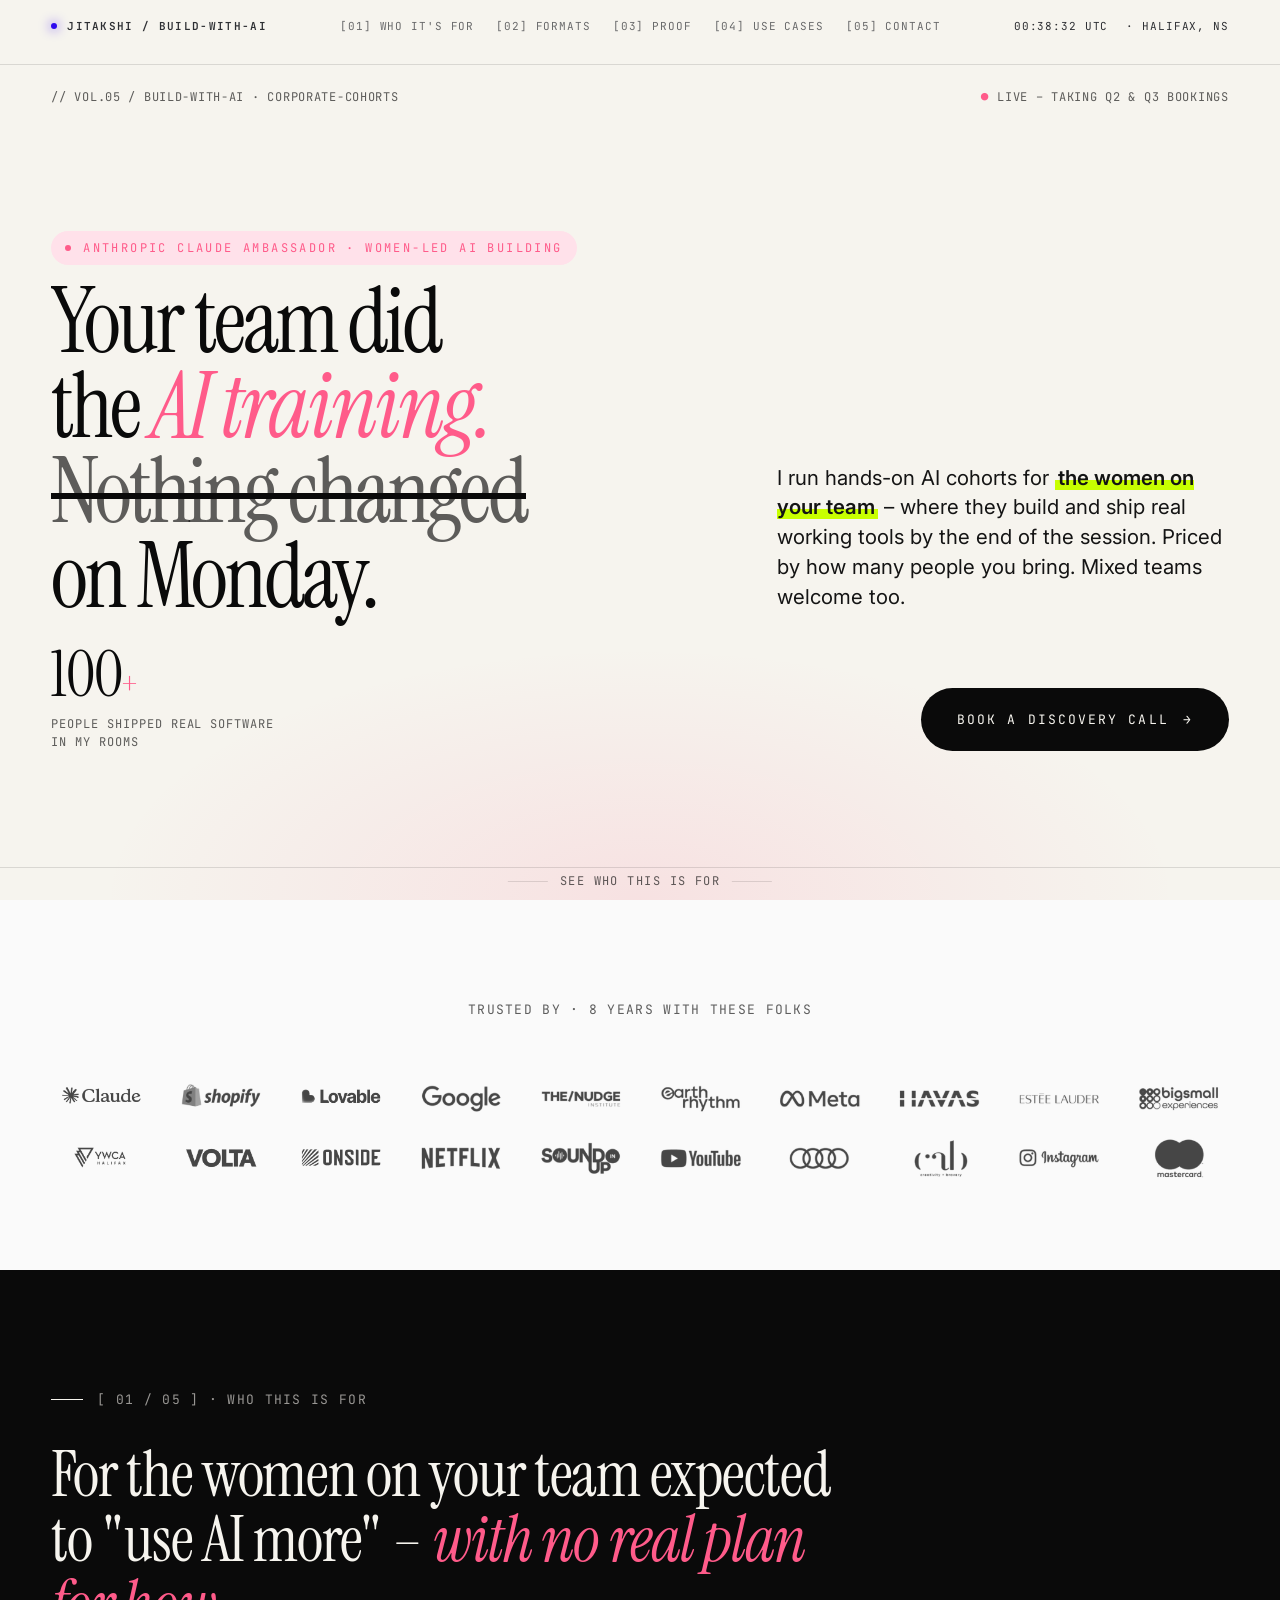
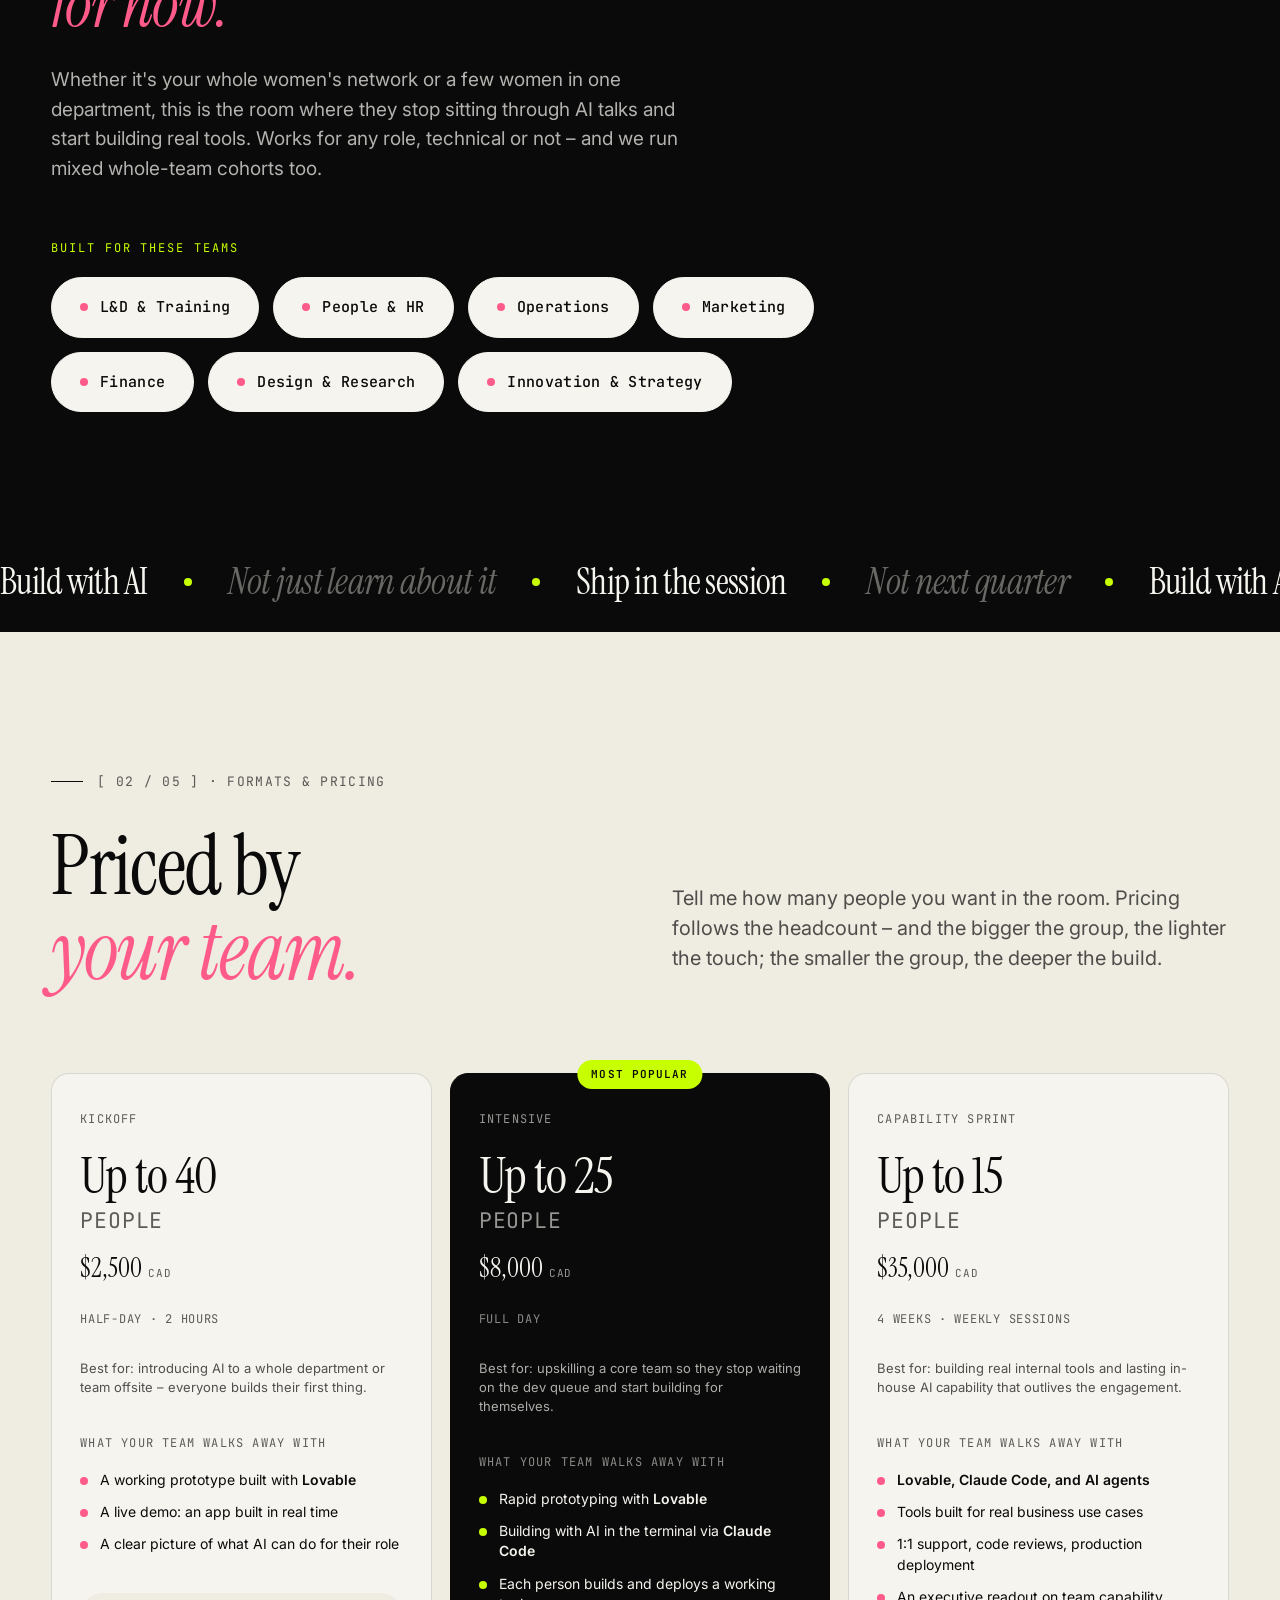
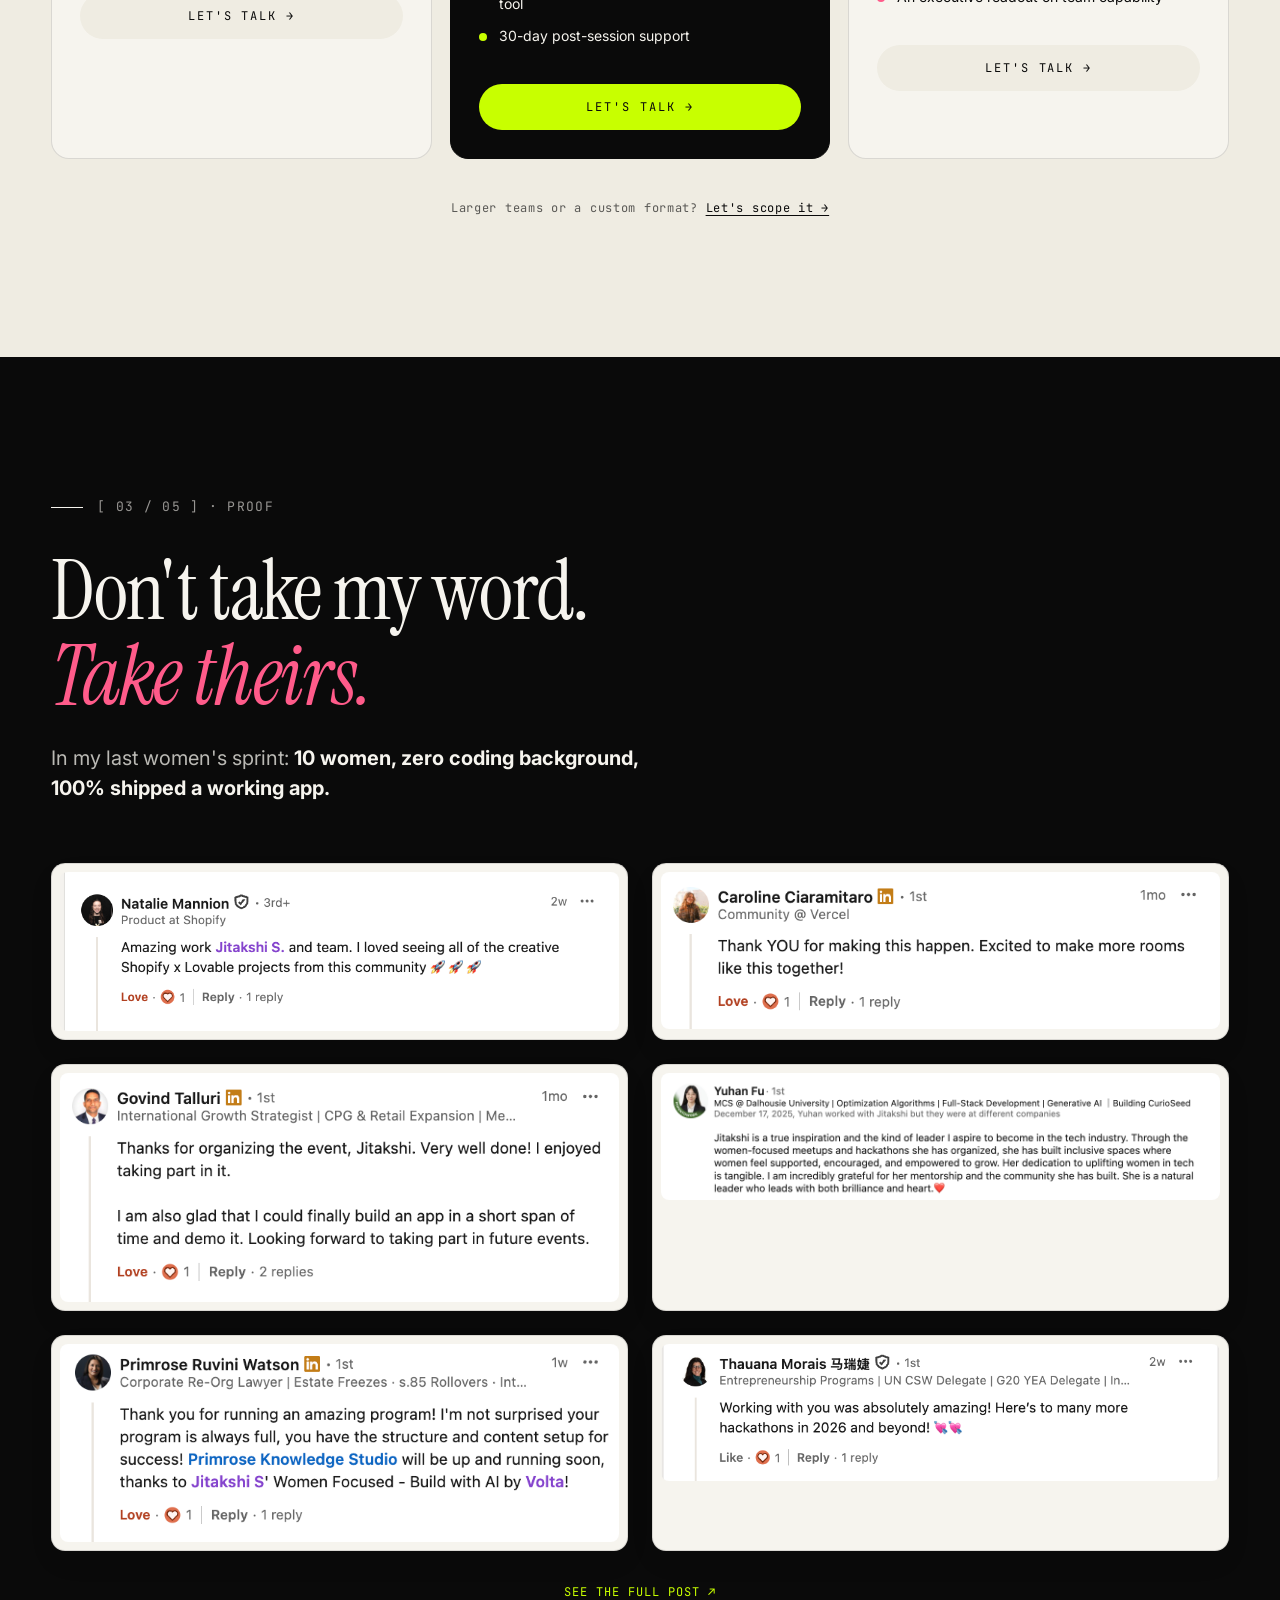
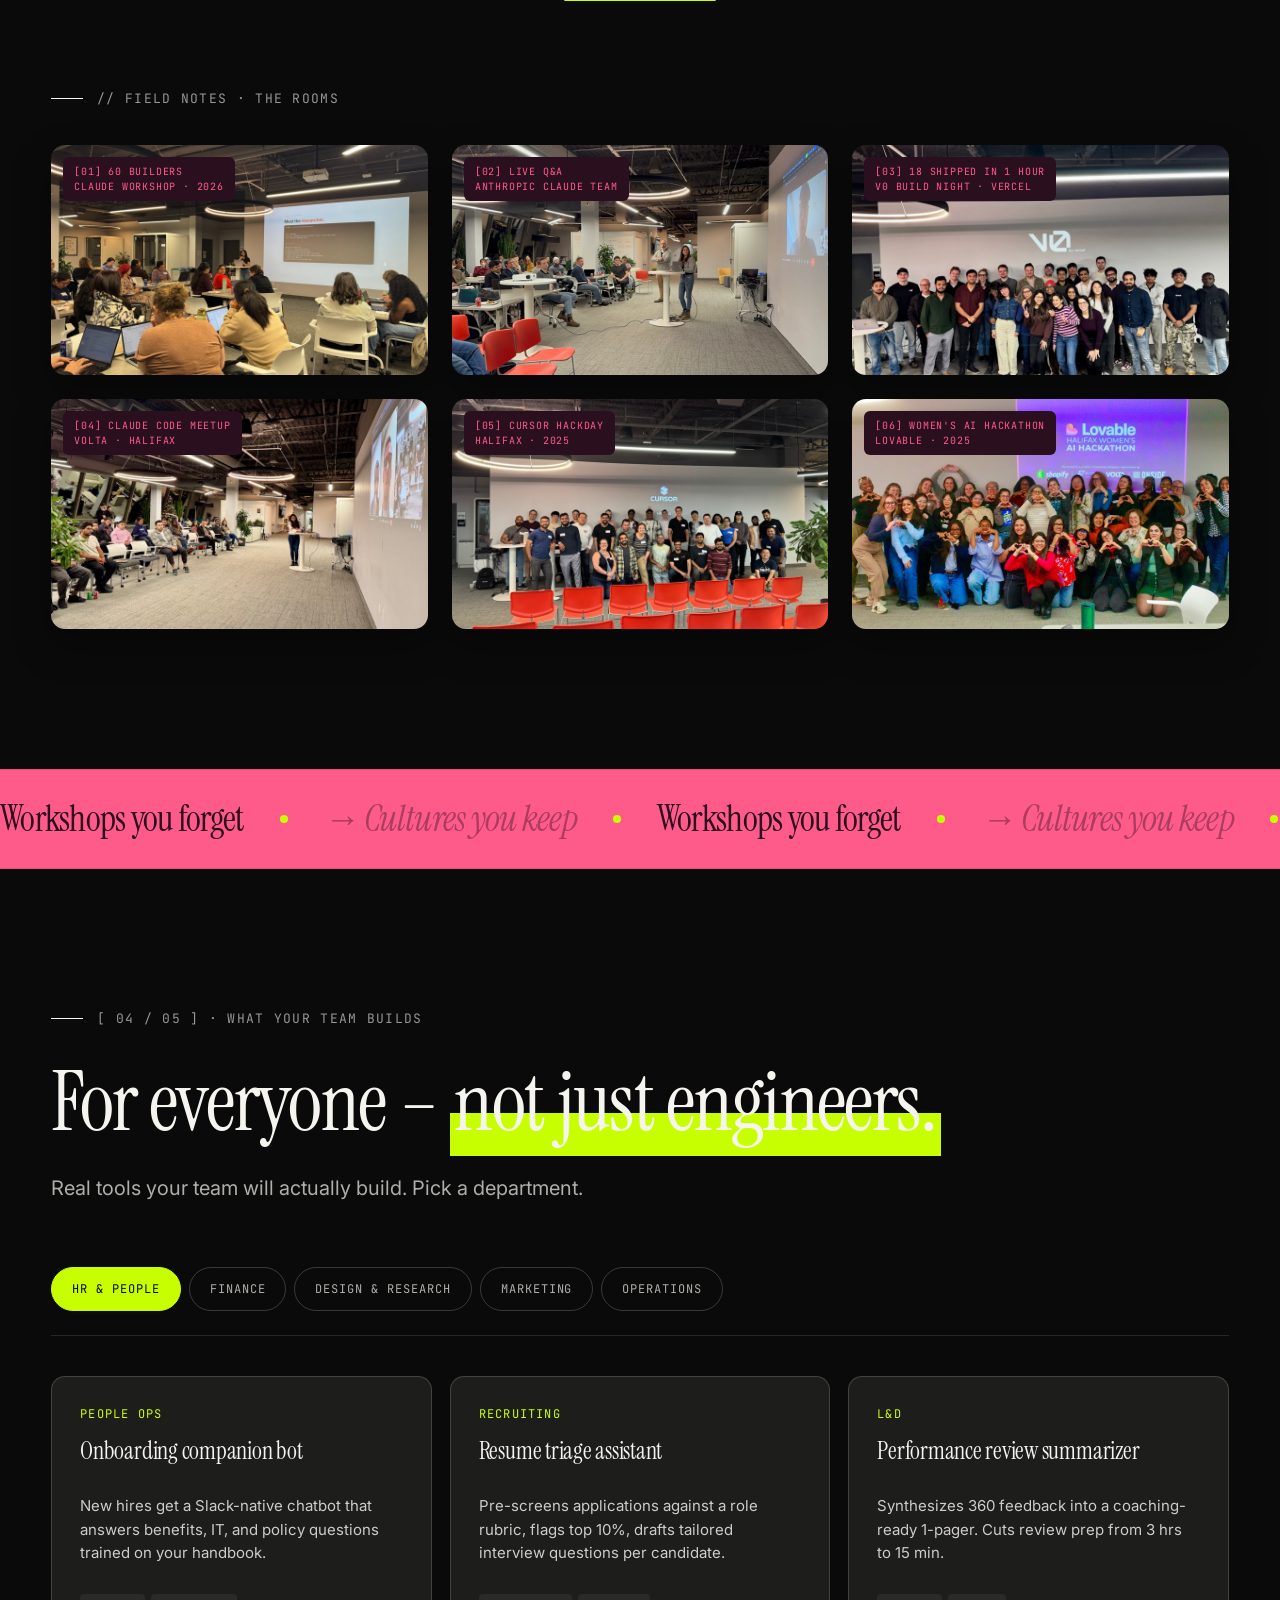
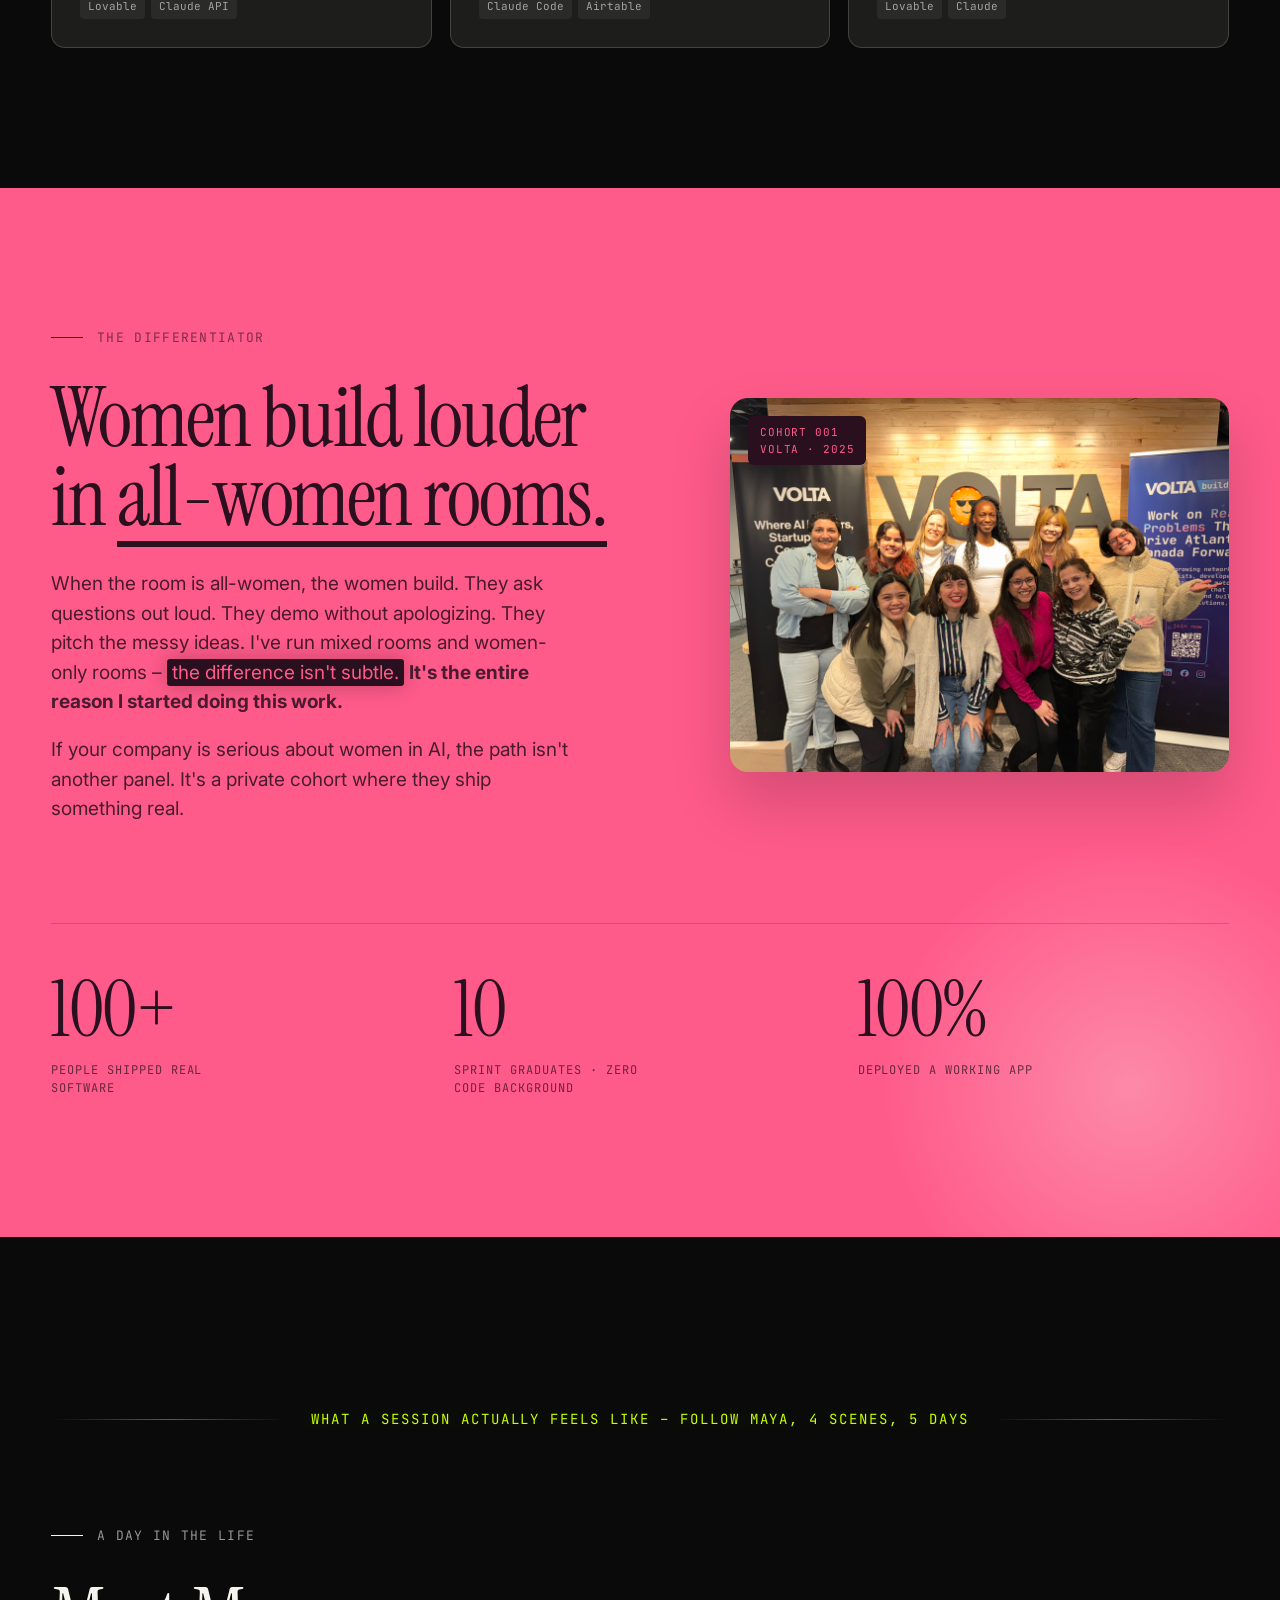
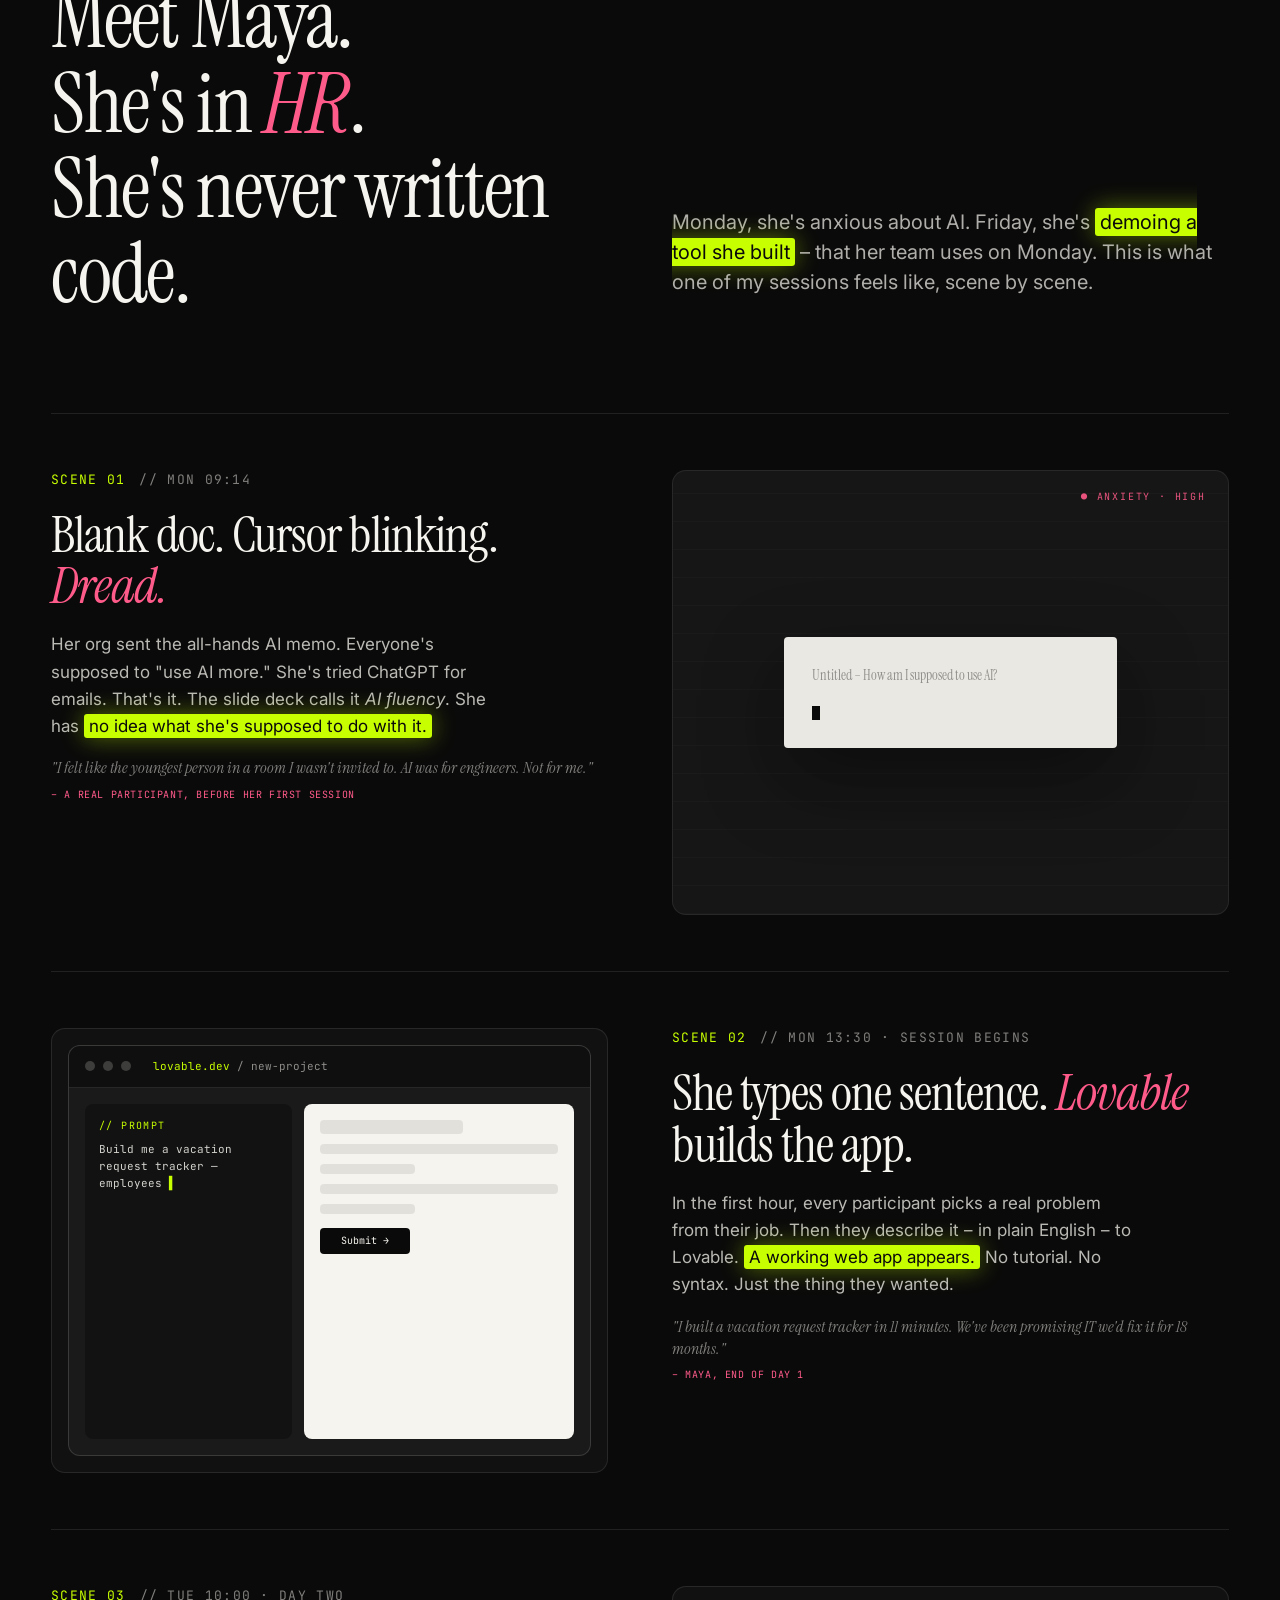
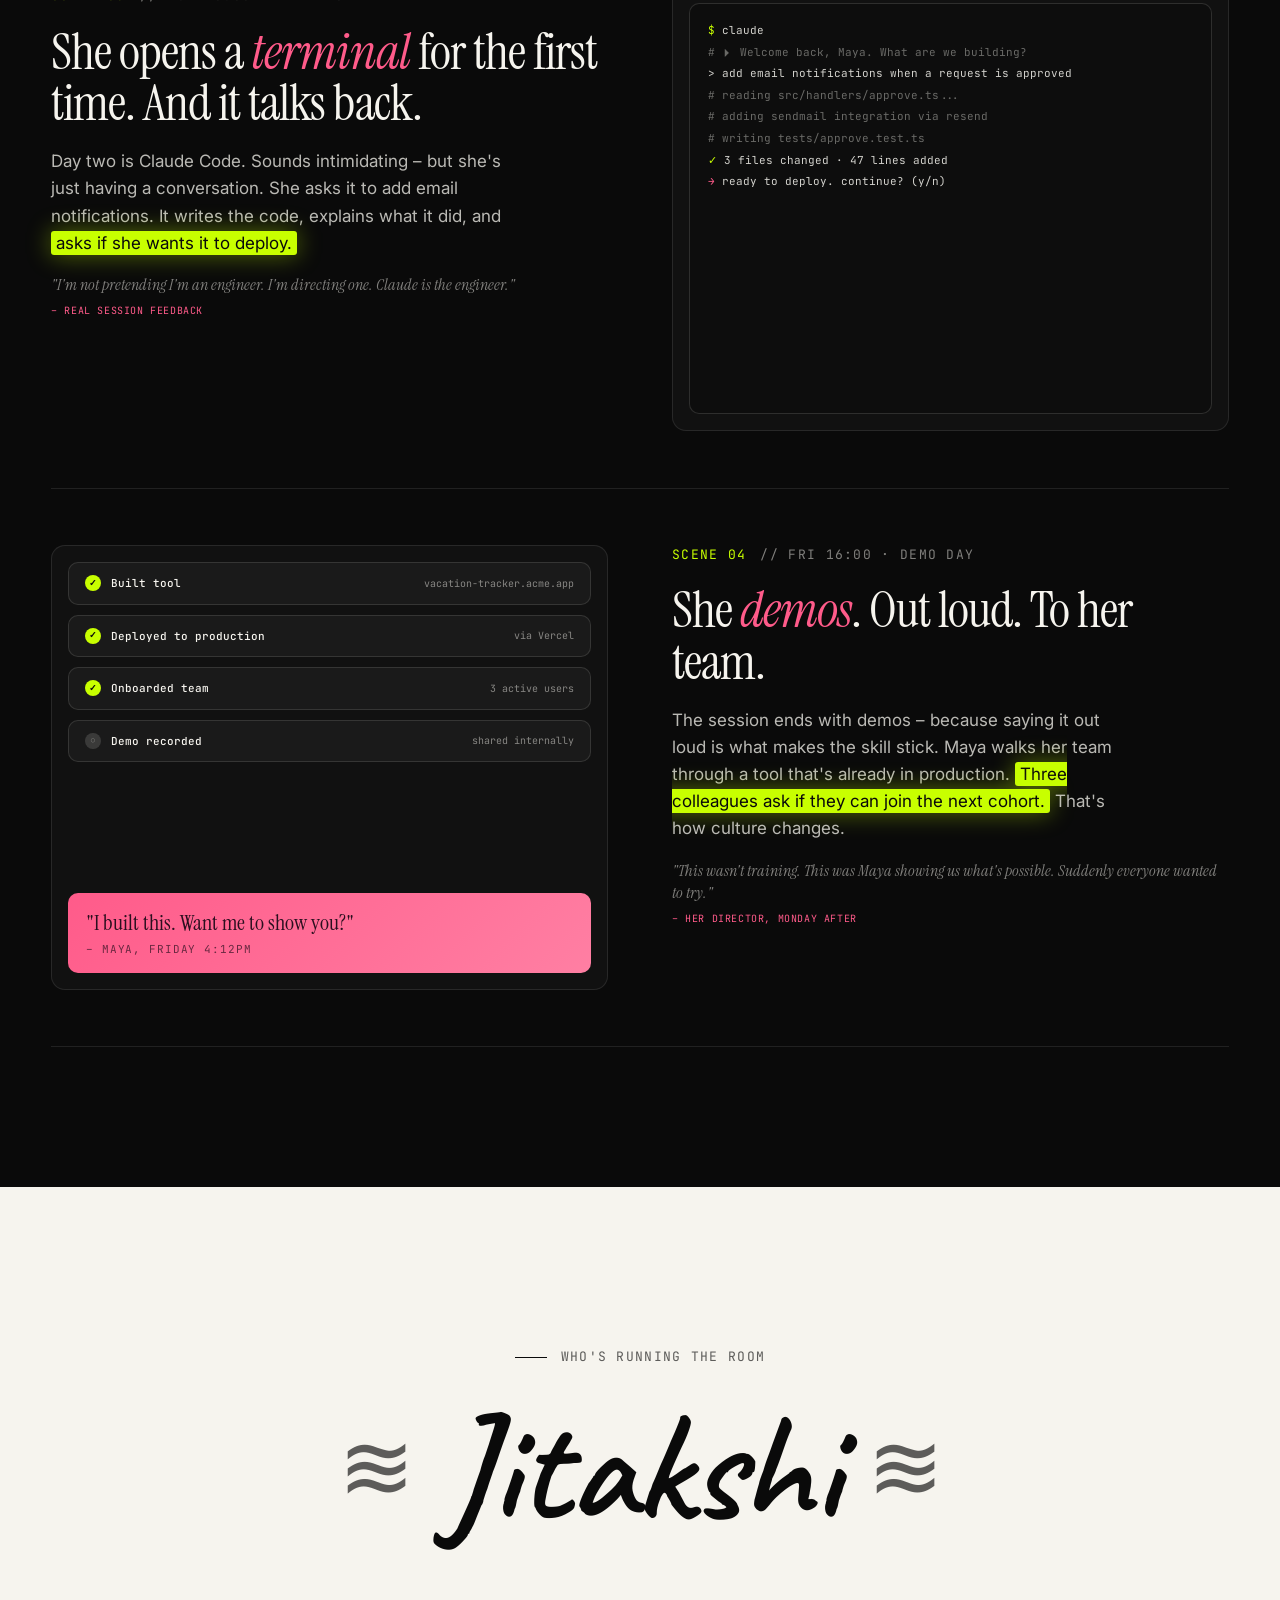
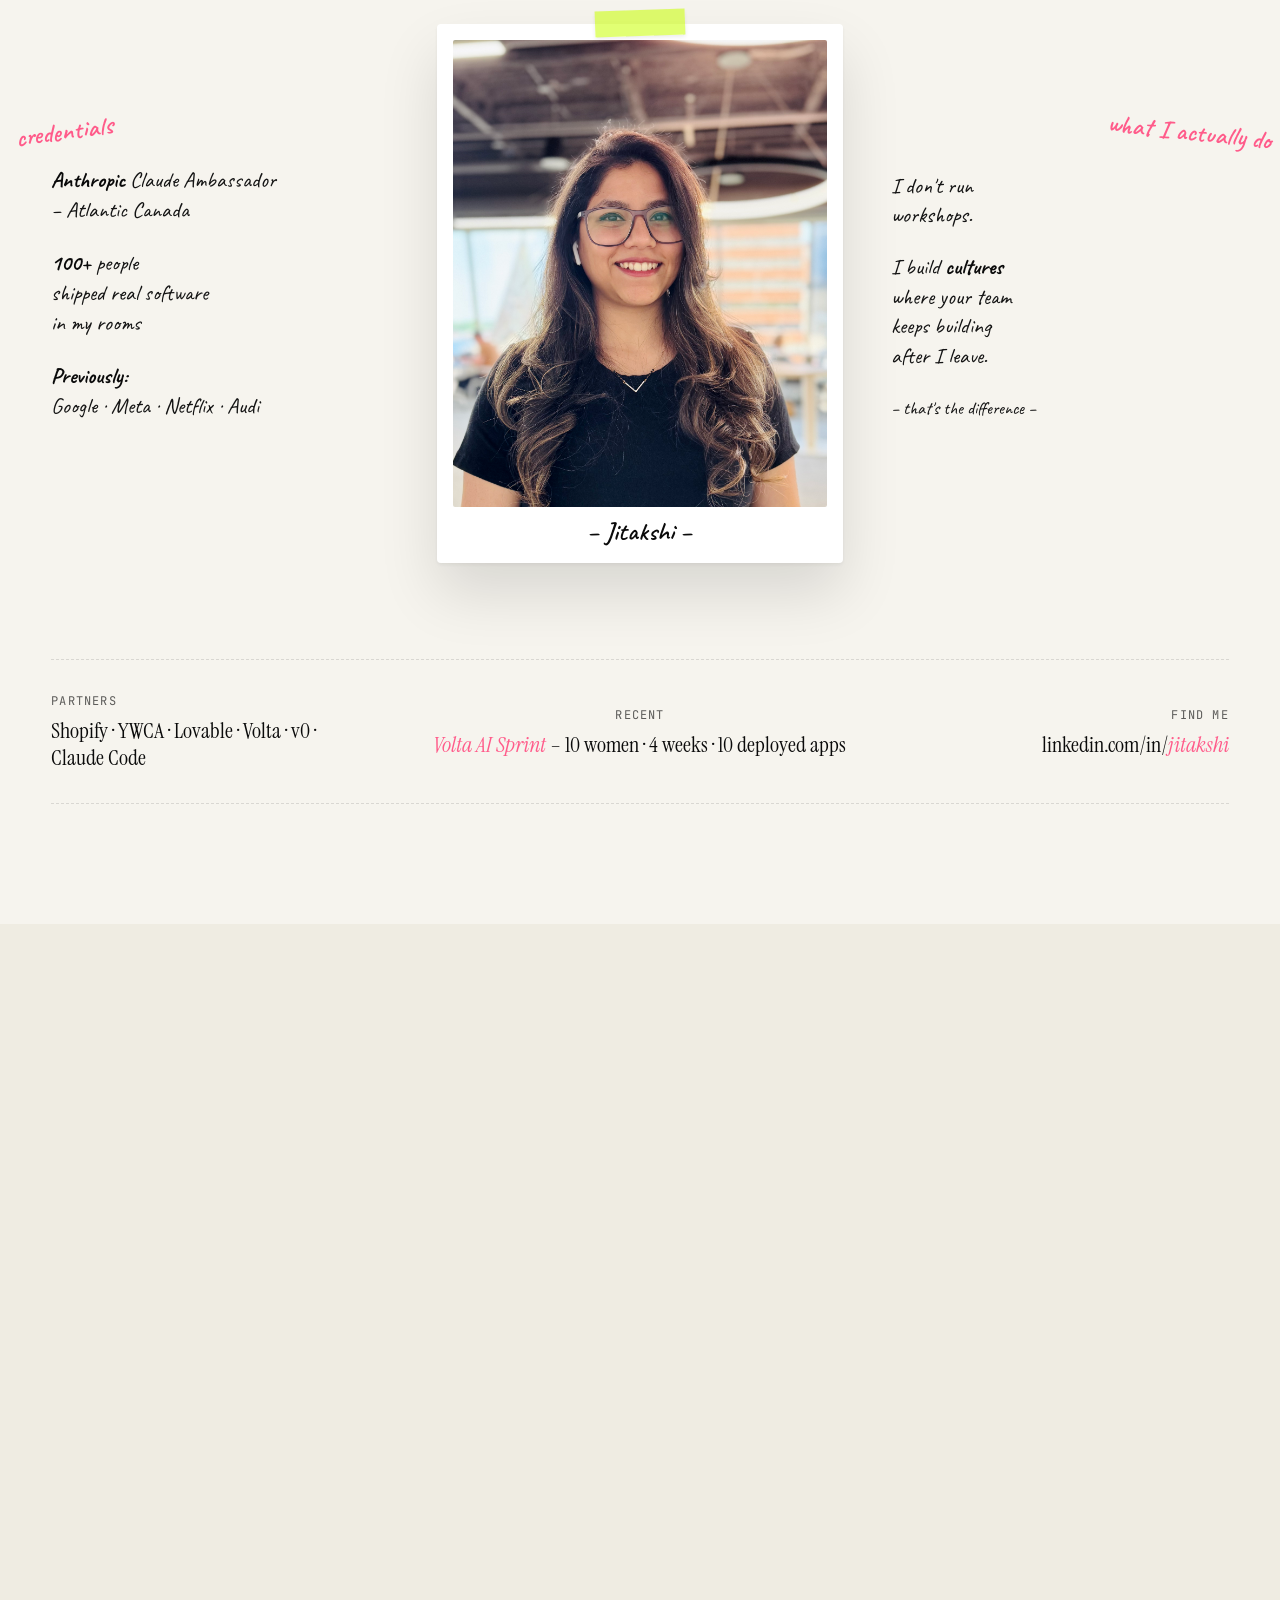
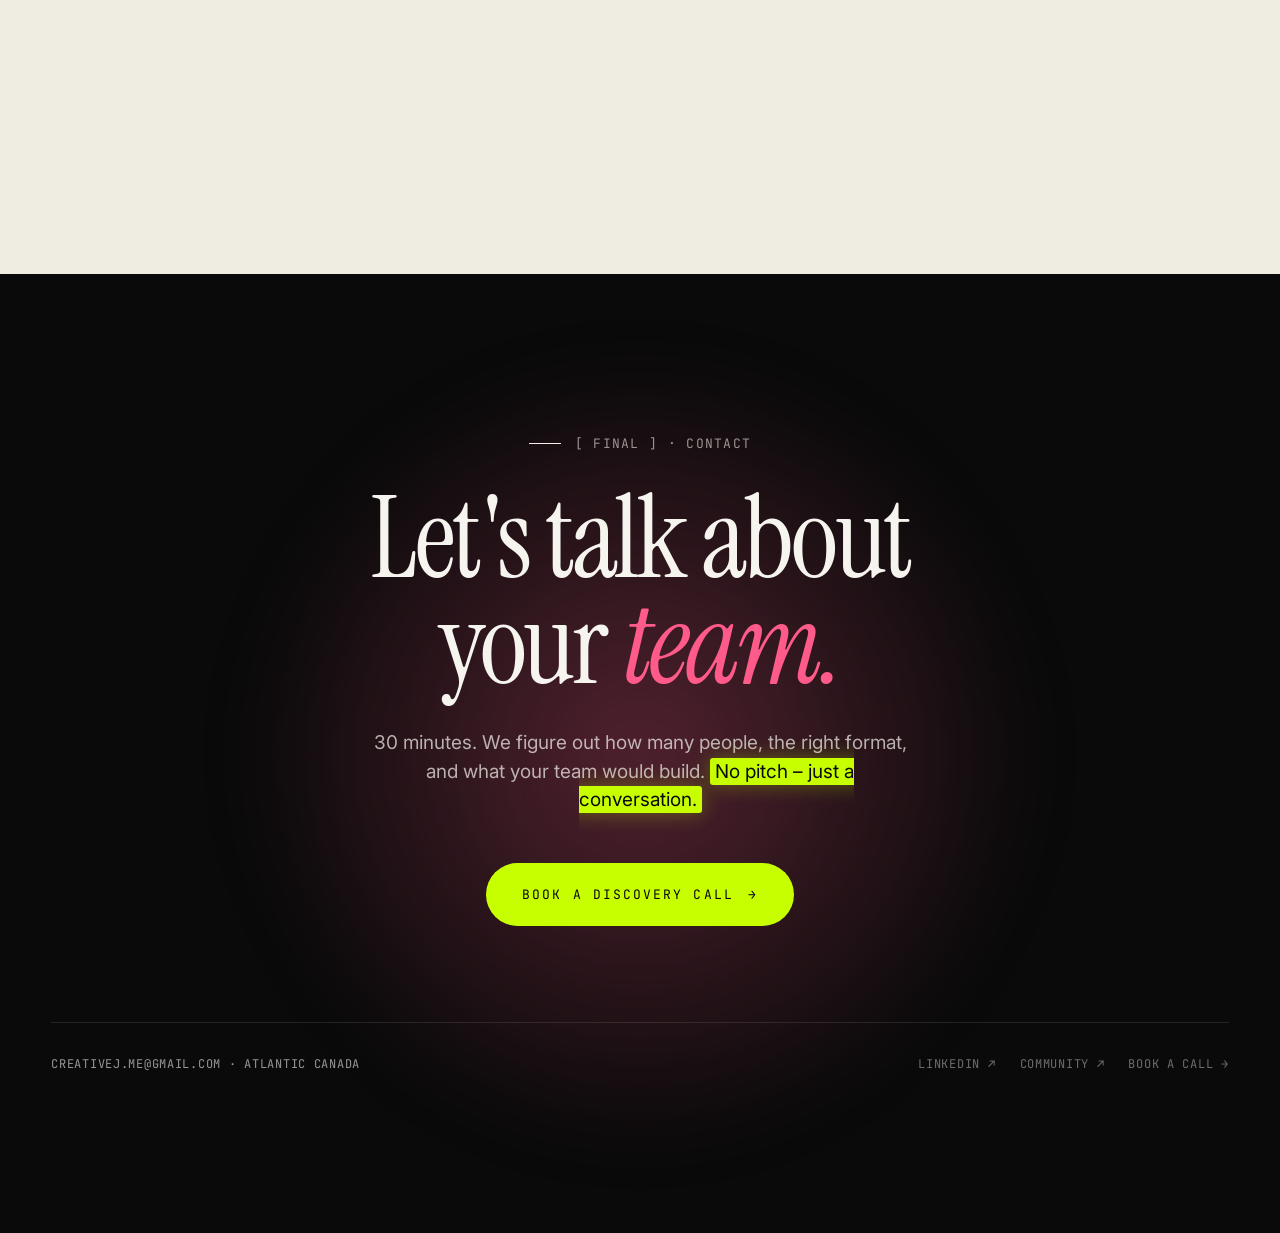
==== index.html @ e69a6950 "Add field-notes photo sheet to proof section - Six event photos as a captioned contact sheet after t" ====
<!DOCTYPE html>
<html lang="en">
<head>
<meta charset="UTF-8" />
<meta name="viewport" content="width=device-width, initial-scale=1.0" />
<title>Build with AI – Jitakshi Sharma</title>
<meta name="description" content="Hands-on AI cohorts for corporate teams. Your team won't just learn about AI – they'll ship working tools by the end of the session." />
<link rel="preconnect" href="https://fonts.googleapis.com" />
<link rel="preconnect" href="https://fonts.gstatic.com" crossorigin />
<link href="https://fonts.googleapis.com/css2?family=Instrument+Serif:ital@0;1&family=Inter:wght@400;500;600;700&family=Caveat:wght@500;600;700&family=JetBrains+Mono:wght@400;500&display=swap" rel="stylesheet" />
<link rel="stylesheet" href="styles.css" />
<script>if(location.hostname==='labs.creativej.me')location.replace('/accelerators');</script>
<script type="text/javascript">
(function (C, A, L) { let p = function (a, ar) { a.q.push(ar); }; let d = C.document; C.Cal = C.Cal || function () { let cal = C.Cal; let ar = arguments; if (!cal.loaded) { cal.ns = {}; cal.q = cal.q || []; d.head.appendChild(d.createElement("script")).src = A; cal.loaded = true; } if (ar[0] === L) { const api = function () { p(api, arguments); }; const namespace = ar[1]; api.q = api.q || []; if(typeof namespace === "string"){cal.ns[namespace] = cal.ns[namespace] || api;p(cal.ns[namespace], ar);p(cal, ["initNamespace", namespace]);} else p(cal, ar); return;} p(cal, ar); }; })(window, "https://app.cal.com/embed/embed.js", "init");
Cal("init", "30min", {origin:"https://app.cal.com"});
</script>
<style>
  /* ---- v2-only: Who this is for (dark, bold pills) ---- */
  .whofor { background: var(--ink); color: var(--paper); padding: 120px var(--pad-x); }
  .whofor .wrap { max-width: var(--max); margin: 0 auto; }
  .whofor .section-label { color: rgba(246,244,238,0.6); }
  .whofor .section-label::before { background: var(--paper); }
  .whofor-head { max-width: 820px; margin-bottom: 56px; }
  .whofor h2 { font-family: var(--f-display); font-weight: 400; font-size: clamp(36px, 5vw, 68px); line-height: 1.02; letter-spacing: -0.02em; margin: 16px 0 0; color: var(--paper); }
  .whofor h2 em { font-style: italic; color: var(--rose); }
  .whofor-sub { font-size: 19px; line-height: 1.55; color: rgba(246,244,238,0.72); max-width: 660px; margin-top: 28px; }
  .whofor-label { font-family: var(--f-mono); font-size: 12px; letter-spacing: 0.16em; text-transform: uppercase; color: var(--accent); margin-bottom: 20px; }
  .whofor-pills { display: flex; flex-wrap: wrap; gap: 14px; margin-top: 8px; max-width: 880px; }
  .whofor-pill {
    display: inline-flex; align-items: center; gap: 12px;
    padding: 18px 28px; border-radius: 100px;
    background: var(--paper); border: 1px solid var(--paper);
    font-family: var(--f-mono); font-size: 15px; font-weight: 500; letter-spacing: 0.02em;
    color: var(--ink); transition: transform .25s, background .25s, color .25s;
  }
  .whofor-pill:hover { transform: translateY(-3px); background: var(--accent); border-color: var(--accent); }
  .whofor-pill::before { content: ""; width: 8px; height: 8px; border-radius: 50%; background: var(--rose); }

  /* ---- v2-only: logo strip blends with its own background ---- */
  section.logos { background: rgb(250,250,250); border-bottom: none; }
  section.logos img { mix-blend-mode: normal; }

  /* ---- v2-only: hero trust line ---- */
  .hero-trust { margin-top: 28px; font-family: var(--f-mono); font-size: 12px; letter-spacing: 0.04em; color: var(--dim); }
  .hero-trust strong { color: var(--ink); font-weight: 600; }

  /* ---- v2-only: use-case cards readability ---- */
  .use-grid { min-height: 0; }
  .use-card .desc { font-size: 15px; line-height: 1.55; color: rgba(246,244,238,0.82); margin-top: 16px; }
  .use-card .built { font-size: 24px; }
  .use-card .stack { margin-top: auto; padding-top: 16px; }

  /* ---- v2-only: FAQ ---- */
  .faq { background: var(--paper-warm); padding: 120px var(--pad-x); }
  .faq .wrap { max-width: var(--max); margin: 0 auto; }
  .faq .h-display { margin-bottom: 56px; }
  .faq-grid { display: grid; grid-template-columns: 1fr 1fr; gap: 40px 64px; }
  .faq-q { font-family: var(--f-display); font-size: 23px; line-height: 1.25; letter-spacing: -0.01em; margin-bottom: 12px; }
  .faq-a { font-size: 16px; line-height: 1.6; color: var(--dim2); }

  /* ---- v2-only: proof dark for contrast ---- */
  section.proof { background: var(--ink); color: var(--paper); }
  section.proof .section-label { color: rgba(246,244,238,0.6); }
  section.proof .section-label::before { background: var(--paper); }
  section.proof .h-display { color: var(--paper); }
  section.proof .proof-foot { color: rgba(246,244,238,0.6); }
  section.proof .proof-foot a { color: var(--accent); }

  /* ---- v2-only: pricing card emphasis on team size ---- */
  .tier-people { font-family: var(--f-display); font-size: clamp(40px, 4vw, 52px); line-height: 1; letter-spacing: -0.02em; font-weight: 400; margin: 4px 0 0; }
  .tier-people .ppl { font-size: 0.42em; color: var(--dim); letter-spacing: 0.04em; display: block; margin-top: 8px; font-family: var(--f-mono); text-transform: uppercase; }
  .tier-card.featured .tier-people .ppl { color: rgba(246,244,238,0.6); }
  .tier-format { font-family: var(--f-mono); font-size: 12px; letter-spacing: 0.06em; text-transform: uppercase; color: var(--dim); margin-top: 4px; }
  .tier-card.featured .tier-format { color: rgba(246,244,238,0.55); }

  /* ---- v2-only: mobile ---- */
  @media (max-width: 980px) {
    .whofor { padding: 80px var(--pad-x); }
    .whofor-pills { max-width: 100%; }
    .whofor-pill { padding: 14px 20px; font-size: 13px; }
    .faq { padding: 80px var(--pad-x); }
    .faq-grid { grid-template-columns: 1fr; gap: 28px; }
    .hero-trust { font-size: 11px; }
    .logos-scroll { overflow-x: auto; -webkit-overflow-scrolling: touch; margin: 0 calc(-1 * var(--pad-x)); padding: 0 var(--pad-x); }
    .logos-scroll::-webkit-scrollbar { height: 4px; }
    .logos-scroll::-webkit-scrollbar-thumb { background: var(--rule); border-radius: 2px; }
    section.logos img { min-width: 720px; }
  }
</style>
</head>
<body>

<canvas id="ambient"></canvas>

<!-- TOP NAV -->
<header class="topnav">
  <div class="brand"><span class="pulse"></span>JITAKSHI / BUILD-WITH-AI</div>
  <nav>
    <a href="#whofor">[01] Who it's for</a>
    <a href="#formats">[02] Formats</a>
    <a href="#proof">[03] Proof</a>
    <a href="#use">[04] Use cases</a>
    <a href="#cta">[05] Contact</a>
  </nav>
  <div class="right">
    <span id="nav-time">--:--:-- UTC</span>
    <span>· HALIFAX, NS</span>
  </div>
</header>

<main>

<!-- ============ HERO ============ -->
<section class="hero">
  <div class="hero-rule-top"></div>
  <div class="hero-meta">
    <div>// VOL.05 / BUILD-WITH-AI · CORPORATE-COHORTS</div>
    <div class="live">LIVE – TAKING Q2 & Q3 BOOKINGS</div>
  </div>

  <div class="hero-stage">
    <div class="hero-eyebrow"><span class="dot"></span> ANTHROPIC CLAUDE AMBASSADOR · WOMEN-LED AI BUILDING</div>

    <h1 class="hero-headline" id="hero-h">
      <span class="row"><span class="word" style="animation-delay:.1s">Your</span>&nbsp;<span class="word" style="animation-delay:.2s">team</span>&nbsp;<span class="word" style="animation-delay:.3s">did</span></span>
      <span class="row"><span class="word" style="animation-delay:.4s">the</span>&nbsp;<span class="word" style="animation-delay:.5s"><em>AI training.</em></span></span>
      <span class="row"><span class="word strike" style="animation-delay:.7s">Nothing&nbsp;changed</span></span>
      <span class="row"><span class="word" style="animation-delay:.9s">on&nbsp;Monday.</span></span>
    </h1>

    <p class="hero-onesub">
      I run hands-on AI cohorts for <strong>the women on your team</strong> – where they build and ship real working tools by the end of the session. Priced by how many people you bring. Mixed teams welcome too.
    </p>

    <div class="hero-bottom">
      <div class="hero-stat-block">
        <span class="v">100<span class="plus">+</span></span>
        <span class="label">people shipped real software in my rooms</span>
      </div>
      <a class="btn btn-lg" href="#" onclick="Cal.ns['30min']('modal',{calLink:'jitakshi/30min'});return false;">Book a discovery call <span class="arr">→</span></a>
    </div>
  </div>
  <div class="hero-rule-bot"></div>
  <div class="scroll-cue">See who this is for</div>
</section>

<!-- LOGOS (authority strip) -->
<section class="logos">
  <div class="lab">TRUSTED BY · 8 YEARS WITH THESE FOLKS</div>
  <div class="logos-scroll"><img src="images/company-logos-dark.png" alt="Shopify, YWCA, Lovable, Vercel and other partners" /></div>
</section>

<!-- ============ WHO THIS IS FOR ============ -->
<section class="whofor" id="whofor">
  <div class="wrap">
    <div class="whofor-head" data-reveal>
      <div class="section-label">[ 01 / 05 ] · Who this is for</div>
      <h2>For the women on your team expected to "use AI more" – <em>with no real plan for how.</em></h2>
      <p class="whofor-sub">Whether it's your whole women's network or a few women in one department, this is the room where they stop sitting through AI talks and start building real tools. Works for any role, technical or not – and we run mixed whole-team cohorts too.</p>
    </div>
    <div data-reveal>
      <div class="whofor-label">Built for these teams</div>
      <div class="whofor-pills">
        <span class="whofor-pill">L&amp;D &amp; Training</span>
        <span class="whofor-pill">People &amp; HR</span>
        <span class="whofor-pill">Operations</span>
        <span class="whofor-pill">Marketing</span>
        <span class="whofor-pill">Finance</span>
        <span class="whofor-pill">Design &amp; Research</span>
        <span class="whofor-pill">Innovation &amp; Strategy</span>
      </div>
    </div>
  </div>
</section>

<!-- MARQUEE -->
<div class="marquee">
  <div class="marquee-track">
    <span>Build with AI</span><span class="dot"></span>
    <span class="ghost">Not just learn about it</span><span class="dot"></span>
    <span>Ship in the session</span><span class="dot"></span>
    <span class="ghost">Not next quarter</span><span class="dot"></span>
    <span>Build with AI</span><span class="dot"></span>
    <span class="ghost">Not just learn about it</span><span class="dot"></span>
    <span>Ship in the session</span><span class="dot"></span>
    <span class="ghost">Not next quarter</span><span class="dot"></span>
    <span>Build with AI</span><span class="dot"></span>
    <span class="ghost">Not just learn about it</span><span class="dot"></span>
  </div>
</div>

<!-- ============ FORMATS / PRICING (by team size) ============ -->
<section class="tiers" id="formats">
  <div class="wrap">
    <div class="tiers-head" data-reveal>
      <div>
        <div class="section-label">[ 02 / 05 ] · Formats &amp; pricing</div>
        <h2 class="h-display">Priced by <em>your team.</em></h2>
      </div>
      <p class="lede">Tell me how many people you want in the room. Pricing follows the headcount – and the bigger the group, the lighter the touch; the smaller the group, the deeper the build.</p>
    </div>

    <div class="tier-grid">

      <div class="tier-card">
        <div class="tier-tag">KICKOFF</div>
        <h3 class="tier-people">Up to 40<span class="ppl">people</span></h3>
        <div class="tier-price"><span>$2,500</span> <span class="from">CAD</span></div>
        <div class="tier-format">Half-day · 2 hours</div>
        <p class="tier-best">Best for: introducing AI to a whole department or team offsite – everyone builds their first thing.</p>
        <div class="tier-list-label">What your team walks away with</div>
        <ul class="tier-list">
          <li>A working prototype built with <strong>Lovable</strong></li>
          <li>A live demo: an app built in real time</li>
          <li>A clear picture of what AI can do for their role</li>
        </ul>
        <a class="tier-cta" href="#" onclick="Cal.ns['30min']('modal',{calLink:'jitakshi/30min'});return false;">Let's talk →</a>
      </div>

      <div class="tier-card featured">
        <div class="tier-tag-mp">MOST POPULAR</div>
        <div class="tier-tag">INTENSIVE</div>
        <h3 class="tier-people">Up to 25<span class="ppl">people</span></h3>
        <div class="tier-price"><span>$8,000</span> <span class="from">CAD</span></div>
        <div class="tier-format">Full day</div>
        <p class="tier-best">Best for: upskilling a core team so they stop waiting on the dev queue and start building for themselves.</p>
        <div class="tier-list-label">What your team walks away with</div>
        <ul class="tier-list">
          <li>Rapid prototyping with <strong>Lovable</strong></li>
          <li>Building with AI in the terminal via <strong>Claude Code</strong></li>
          <li>Each person builds and deploys a working tool</li>
          <li>30-day post-session support</li>
        </ul>
        <a class="tier-cta" href="#" onclick="Cal.ns['30min']('modal',{calLink:'jitakshi/30min'});return false;">Let's talk →</a>
      </div>

      <div class="tier-card">
        <div class="tier-tag">CAPABILITY SPRINT</div>
        <h3 class="tier-people">Up to 15<span class="ppl">people</span></h3>
        <div class="tier-price"><span>$35,000</span> <span class="from">CAD</span></div>
        <div class="tier-format">4 weeks · weekly sessions</div>
        <p class="tier-best">Best for: building real internal tools and lasting in-house AI capability that outlives the engagement.</p>
        <div class="tier-list-label">What your team walks away with</div>
        <ul class="tier-list">
          <li><strong>Lovable, Claude Code, and AI agents</strong></li>
          <li>Tools built for real business use cases</li>
          <li>1:1 support, code reviews, production deployment</li>
          <li>An executive readout on team capability</li>
        </ul>
        <a class="tier-cta" href="#" onclick="Cal.ns['30min']('modal',{calLink:'jitakshi/30min'});return false;">Let's talk →</a>
      </div>

    </div>
    <div class="tier-foot" style="margin-top:40px;text-align:center;font-family:var(--f-mono);font-size:12px;letter-spacing:0.06em;color:var(--dim);">Larger teams or a custom format? <a href="#" onclick="Cal.ns['30min']('modal',{calLink:'jitakshi/30min'});return false;" style="color:var(--ink);text-decoration:underline;text-underline-offset:3px;">Let's scope it →</a></div>
  </div>
</section>

<!-- ============ PROOF ============ -->
<section class="proof" id="proof">
  <div class="wrap">
    <div data-reveal>
      <div class="section-label">[ 03 / 05 ] · Proof</div>
      <h2 class="h-display">Don't take my word.<br/><em>Take theirs.</em></h2>
      <p class="lede" style="color: rgba(246,244,238,0.75); margin-top: 24px;">In my last women's sprint: <strong style="color:var(--paper)">10 women, zero coding background, 100% shipped a working app.</strong></p>
    </div>
    <div class="proof-grid">
      <div class="proof-card"><img src="images/li-1.png" alt="Natalie Mannion (Shopify) testimonial on LinkedIn" /></div>
      <div class="proof-card"><img src="images/linkedin-caroline-vercel.png" alt="Caroline (Vercel) testimonial on LinkedIn" /></div>
      <div class="proof-card"><img src="images/linkedin-govind-talluri.png" alt="Govind Talluri testimonial on LinkedIn" /></div>
      <div class="proof-card"><img src="images/li-3.png" alt="Yuhan Fu testimonial on LinkedIn" /></div>
      <div class="proof-card"><img src="images/li-4.png" alt="Primrose testimonial on LinkedIn" /></div>
      <div class="proof-card"><img src="images/li-2.png" alt="Thauana Morais testimonial on LinkedIn" /></div>
    </div>
    <div class="proof-foot"><a href="https://www.linkedin.com/in/jitakshi/" target="_blank" rel="noopener">See the full post ↗</a></div>

    <div class="rooms" data-reveal>
      <div class="section-label">// Field notes · The rooms</div>
      <div class="rooms-grid">
        <figure class="room-shot">
          <img src="images/rooms-claude-workshop.jpeg" alt="Jitakshi presenting to 60 attendees at the Claude workshop at Volta" loading="lazy" />
          <figcaption class="corner">[01] 60 BUILDERS<br/>CLAUDE WORKSHOP · 2026</figcaption>
        </figure>
        <figure class="room-shot">
          <img src="images/rooms-anthropic-qa.jpeg" alt="Live Q&A with Anthropic's Claude team on screen at Volta" loading="lazy" />
          <figcaption class="corner">[02] LIVE Q&amp;A<br/>ANTHROPIC CLAUDE TEAM</figcaption>
        </figure>
        <figure class="room-shot">
          <img src="images/rooms-v0-night.jpeg" alt="Group photo from the v0 build night with Vercel" loading="lazy" />
          <figcaption class="corner">[03] 18 SHIPPED IN 1 HOUR<br/>V0 BUILD NIGHT · VERCEL</figcaption>
        </figure>
        <figure class="room-shot">
          <img src="images/rooms-claude-meetup.jpeg" alt="Jitakshi presenting at the Claude Code meetup" loading="lazy" />
          <figcaption class="corner">[04] CLAUDE CODE MEETUP<br/>VOLTA · HALIFAX</figcaption>
        </figure>
        <figure class="room-shot">
          <img src="images/rooms-cursor-hackday.jpeg" alt="Group photo from the Cursor hackday" loading="lazy" />
          <figcaption class="corner">[05] CURSOR HACKDAY<br/>HALIFAX · 2025</figcaption>
        </figure>
        <figure class="room-shot">
          <img src="images/rooms-lovable-hackathon.jpeg" alt="Group photo from the women's AI hackathon with Lovable" loading="lazy" />
          <figcaption class="corner">[06] WOMEN'S AI HACKATHON<br/>LOVABLE · 2025</figcaption>
        </figure>
      </div>
    </div>
  </div>
</section>

<!-- MARQUEE -->
<div class="marquee rose">
  <div class="marquee-track">
    <span>Workshops you forget</span><span class="dot"></span>
    <span class="ghost">→ Cultures you keep</span><span class="dot"></span>
    <span>Workshops you forget</span><span class="dot"></span>
    <span class="ghost">→ Cultures you keep</span><span class="dot"></span>
    <span>Workshops you forget</span><span class="dot"></span>
    <span class="ghost">→ Cultures you keep</span><span class="dot"></span>
    <span>Workshops you forget</span><span class="dot"></span>
    <span class="ghost">→ Cultures you keep</span><span class="dot"></span>
  </div>
</div>

<!-- ============ USE CASES ============ -->
<section class="use" id="use">
  <div class="wrap">
    <div class="use-head" data-reveal>
      <div class="section-label">[ 04 / 05 ] · What your team builds</div>
      <h2 class="h-display">For everyone – <span class="lime">not just engineers.</span></h2>
      <p class="lede" style="color: rgba(246,244,238,0.7); margin-top: 28px;">Real tools your team will actually build. Pick a department.</p>
    </div>

    <div class="use-tabs">
      <button class="use-tab active" data-dept="HR">HR & People</button>
      <button class="use-tab" data-dept="Finance">Finance</button>
      <button class="use-tab" data-dept="Design">Design & Research</button>
      <button class="use-tab" data-dept="Marketing">Marketing</button>
      <button class="use-tab" data-dept="Operations">Operations</button>
    </div>

    <div class="use-grid" id="use-grid"></div>
  </div>
</section>

<!-- ============ WOMEN-LED ============ -->
<section class="women" id="women">
  <div class="wrap">
    <div class="women-grid">
      <div data-reveal>
        <div class="section-label">The Differentiator</div>
        <h2 class="women-h">Women build louder<br/>in <span class="underline">all-women rooms.</span></h2>
        <p class="women-lede">When the room is all-women, the women build. They ask questions out loud. They demo without apologizing. They pitch the messy ideas. I've run mixed rooms and women-only rooms – <mark class="scroll-hl">the difference isn't subtle.</mark> <strong>It's the entire reason I started doing this work.</strong></p>
        <p class="women-lede" style="margin-top: 16px;">If your company is serious about women in AI, the path isn't another panel. It's a private cohort where they ship something real.</p>
      </div>
      <div class="women-photo">
        <img src="images/volta-sprint-cohort.jpeg" alt="Volta Sprint Cohort" />
        <div class="corner">COHORT 001<br/>VOLTA · 2025</div>
      </div>
    </div>

    <div class="women-stats">
      <div class="women-stat">
        <div class="num">100+</div>
        <div class="label">PEOPLE SHIPPED REAL SOFTWARE</div>
      </div>
      <div class="women-stat">
        <div class="num">10</div>
        <div class="label">SPRINT GRADUATES · ZERO CODE BACKGROUND</div>
      </div>
      <div class="women-stat">
        <div class="num">100%</div>
        <div class="label">DEPLOYED A WORKING APP</div>
      </div>
    </div>
  </div>
</section>

<!-- ============ DAY IN THE LIFE (story – moved down as conviction) ============ -->
<section class="day" id="journey">
  <div class="wrap">
    <div class="story-cue" data-reveal>
      <div class="story-cue-line"></div>
      <span class="story-cue-text">What a session actually feels like – follow Maya, 4 scenes, 5 days</span>
      <div class="story-cue-line"></div>
    </div>

    <div class="day-intro" data-reveal>
      <div>
        <div class="section-label">A Day In The Life</div>
        <h2 class="h-display">Meet Maya.<br/>She's in <em>HR</em>.<br/>She's never written code.</h2>
      </div>
      <p class="lede">Monday, she's anxious about AI. Friday, she's <mark class="scroll-hl">demoing a tool she built</mark> – that her team uses on Monday. This is what one of my sessions feels like, scene by scene.</p>
    </div>

    <div class="scene-progress" id="scene-progress">
      <span class="scene-progress-current">01</span>
      <span class="scene-progress-sep">/</span>
      <span class="scene-progress-total">04</span>
    </div>

    <article class="scene">
      <div class="scene-text">
        <div class="scene-num">SCENE 01 <span class="time">// MON 09:14</span></div>
        <h3 class="scene-h">Blank doc. Cursor blinking. <em>Dread.</em></h3>
        <p class="scene-p">Her org sent the all-hands AI memo. Everyone's supposed to "use AI more." She's tried ChatGPT for emails. That's it. The slide deck calls it <em>AI fluency</em>. She has <mark class="scroll-hl">no idea what she's supposed to do with it.</mark></p>
        <div class="scene-quote">
          "I felt like the youngest person in a room I wasn't invited to. AI was for engineers. Not for me."
          <span class="who">– A real participant, before her first session</span>
        </div>
      </div>
      <div class="scene-visual">
        <div class="scene-blank">
          <div class="anxiety">ANXIETY · HIGH</div>
          <div class="doc">
            <div class="doc-ttl">Untitled – How am I supposed to use AI?</div>
            <span class="doc-cursor"></span>
          </div>
        </div>
      </div>
    </article>

    <article class="scene flip">
      <div class="scene-text">
        <div class="scene-num">SCENE 02 <span class="time">// MON 13:30 · session begins</span></div>
        <h3 class="scene-h">She types one sentence. <em>Lovable</em> builds the app.</h3>
        <p class="scene-p">In the first hour, every participant picks a real problem from their job. Then they describe it – in plain English – to Lovable. <mark class="scroll-hl">A working web app appears.</mark> No tutorial. No syntax. Just the thing they wanted.</p>
        <div class="scene-quote">
          "I built a vacation request tracker in 11 minutes. We've been promising IT we'd fix it for 18 months."
          <span class="who">– Maya, end of day 1</span>
        </div>
      </div>
      <div class="scene-visual">
        <div class="fake-window lovable">
          <div class="titlebar">
            <span class="tdot"></span><span class="tdot"></span><span class="tdot"></span>
            <span class="url"><span class="host">lovable.dev</span> / new-project</span>
          </div>
          <div class="body">
            <div class="prompt">
              <div class="label">// PROMPT</div>
              <div class="typed"></div>
            </div>
            <div class="preview">
              <div class="skel t"></div>
              <div class="skel"></div>
              <div class="skel s"></div>
              <div class="skel"></div>
              <div class="skel s"></div>
              <div class="skel btn-fake">Submit →</div>
            </div>
          </div>
        </div>
      </div>
    </article>

    <article class="scene">
      <div class="scene-text">
        <div class="scene-num">SCENE 03 <span class="time">// TUE 10:00 · day two</span></div>
        <h3 class="scene-h">She opens a <em>terminal</em> for the first time. And it talks back.</h3>
        <p class="scene-p">Day two is Claude Code. Sounds intimidating – but she's just having a conversation. She asks it to add email notifications. It writes the code, explains what it did, and <mark class="scroll-hl">asks if she wants it to deploy.</mark></p>
        <div class="scene-quote">
          "I'm not pretending I'm an engineer. I'm directing one. Claude is the engineer."
          <span class="who">– Real session feedback</span>
        </div>
      </div>
      <div class="scene-visual">
        <div class="terminal">
          <span class="line"><span class="pr">$</span> claude</span>
          <span class="line"><span class="cmt"># ⏵ Welcome back, Maya. What are we building?</span></span>
          <span class="line">&gt; add email notifications when a request is approved</span>
          <span class="line"><span class="cmt"># reading src/handlers/approve.ts...</span></span>
          <span class="line"><span class="cmt"># adding sendmail integration via resend</span></span>
          <span class="line"><span class="cmt"># writing tests/approve.test.ts</span></span>
          <span class="line"><span class="ok">✓</span> 3 files changed · 47 lines added</span>
          <span class="line"><span class="info">→</span> ready to deploy. continue? (y/n)</span>
          <span class="line">&gt; y</span>
          <span class="line"><span class="ok">✓</span> deployed to vercel · <span class="info">vacation-tracker.acme.app</span></span>
        </div>
      </div>
    </article>

    <article class="scene flip">
      <div class="scene-text">
        <div class="scene-num">SCENE 04 <span class="time">// FRI 16:00 · demo day</span></div>
        <h3 class="scene-h">She <em>demos</em>. Out loud. To her team.</h3>
        <p class="scene-p">The session ends with demos – because saying it out loud is what makes the skill stick. Maya walks her team through a tool that's already in production. <mark class="scroll-hl">Three colleagues ask if they can join the next cohort.</mark> That's how culture changes.</p>
        <div class="scene-quote">
          "This wasn't training. This was Maya showing us what's possible. Suddenly everyone wanted to try."
          <span class="who">– Her director, Monday after</span>
        </div>
      </div>
      <div class="scene-visual">
        <div class="deploy">
          <div class="row"><span class="check">✓</span><span class="name">Built tool</span><span class="url">vacation-tracker.acme.app</span></div>
          <div class="row"><span class="check pending">○</span><span class="name">Deployed to production</span><span class="url">via Vercel</span></div>
          <div class="row"><span class="check pending">○</span><span class="name">Onboarded team</span><span class="url">3 active users</span></div>
          <div class="row"><span class="check pending">○</span><span class="name">Demo recorded</span><span class="url">shared internally</span></div>
          <div class="demo-card">
            "I built this. Want me to show you?"
            <div class="sub">– Maya, Friday 4:12pm</div>
          </div>
        </div>
      </div>
    </article>
  </div>
</section>

<!-- ============ WHO (Jitakshi) ============ -->
<section class="who">
  <div class="wrap">
    <div class="section-label" style="justify-content: center; margin-bottom: 24px;">Who's running the room</div>
    <h2 class="who-name-script">
      <span class="tick-l">≋</span>Jitakshi<span class="tick-r">≋</span>
    </h2>

    <div class="who-grid">
      <div class="who-side left">
        <div class="who-anno tl">credentials</div>
        <p><strong>Anthropic</strong> Claude Ambassador<br/>– Atlantic Canada</p>
        <p style="margin-top:24px;"><strong>100+</strong> people<br/>shipped real software<br/>in my rooms</p>
        <p style="margin-top:24px;"><strong>Previously:</strong><br/>Google · Meta · Netflix · Audi</p>
      </div>

      <div class="who-portrait" data-reveal>
        <span class="tape"></span>
        <img src="images/headshot.jpeg" alt="Jitakshi Sharma" />
        <div class="id-hand">– Jitakshi –</div>
      </div>

      <div class="who-side right">
        <div class="who-anno tr">what I actually do</div>
        <p>I don't run<br/>workshops.</p>
        <p style="margin-top:18px;">I build <strong>cultures</strong><br/>where your team<br/>keeps building<br/>after I leave.</p>
        <p style="margin-top:24px; font-size:18px;">– that's the difference –</p>
      </div>
    </div>

    <div class="who-meta-strip">
      <div>
        <span class="label">Partners</span>
        <div class="v">Shopify · YWCA · Lovable · Volta · v0 · Claude Code</div>
      </div>
      <div style="text-align:center;">
        <span class="label">Recent</span>
        <div class="v"><em>Volta AI Sprint</em> – 10 women · 4 weeks · 10 deployed apps</div>
      </div>
      <div class="right-col">
        <span class="label">Find me</span>
        <div class="v">linkedin.com/in/<em>jitakshi</em></div>
      </div>
    </div>
  </div>
</section>

<!-- ============ FAQ ============ -->
<section class="faq">
  <div class="wrap">
    <div data-reveal>
      <div class="section-label">[ 05 / 05 ] · The practical stuff</div>
      <h2 class="h-display">Questions you're<br/>probably asking.</h2>
    </div>
    <div class="faq-grid">
      <div class="faq-item" data-reveal>
        <div class="faq-q">How is this different from an online AI course?</div>
        <div class="faq-a">Courses teach concepts and hope they stick. Here, every person builds and ships a real tool tied to their actual job, with me in the room. They leave with something working, not a certificate.</div>
      </div>
      <div class="faq-item" data-reveal>
        <div class="faq-q">Do participants need any coding background?</div>
        <div class="faq-a">None. Most of the women I've worked with had never written a line of code and shipped a working app by the end. The tools do the building; your team directs them in plain English.</div>
      </div>
      <div class="faq-item" data-reveal>
        <div class="faq-q">In person or remote?</div>
        <div class="faq-a">Both. I run sessions on-site across Atlantic Canada and remotely for teams anywhere. We'll pick whatever fits your group on the call.</div>
      </div>
      <div class="faq-item" data-reveal>
        <div class="faq-q">Is this only for women?</div>
        <div class="faq-a">Women-only cohorts are my focus, because the results in those rooms are different. But I also run mixed whole-team sessions when that's what you need.</div>
      </div>
      <div class="faq-item" data-reveal>
        <div class="faq-q">What does my team walk away with?</div>
        <div class="faq-a">A working tool each, the confidence to keep building, and a shared language for AI across the team. For longer formats, tools deployed to production and an executive readout.</div>
      </div>
      <div class="faq-item" data-reveal>
        <div class="faq-q">How do we start?</div>
        <div class="faq-a">A 30-minute call. We figure out how many people, the right format, and what your team would build. No pitch, just a conversation.</div>
      </div>
    </div>
  </div>
</section>

<!-- ============ CTA ============ -->
<section class="cta" id="cta">
  <div class="wrap">
    <div class="section-label">[ FINAL ] · Contact</div>
    <h1 class="cta-h">Let's talk about<br/>your <em>team.</em></h1>
    <p class="cta-sub">30 minutes. We figure out how many people, the right format, and what your team would build. <mark class="scroll-hl">No pitch – just a conversation.</mark></p>
    <div class="cta-btn-row">
      <a class="btn btn-lg" href="#" onclick="Cal.ns['30min']('modal',{calLink:'jitakshi/30min'});return false;">Book a discovery call <span class="arr">→</span></a>
    </div>
    <div class="cta-foot">
      <div>creativej.me@gmail.com · ATLANTIC CANADA</div>
      <div class="links">
        <a href="https://www.linkedin.com/in/jitakshi/" target="_blank" rel="noopener">LINKEDIN ↗</a>
        <a href="https://women-in-ai-jitakshi.vercel.app/" target="_blank" rel="noopener">COMMUNITY ↗</a>
        <a href="#" onclick="Cal.ns['30min']('modal',{calLink:'jitakshi/30min'});return false;">BOOK A CALL →</a>
      </div>
    </div>
  </div>
</section>

<!-- FLOATING CTA -->
<div class="float-cta" id="float-cta">
  <a href="#" class="float-cta-btn" onclick="Cal.ns['30min']('modal',{calLink:'jitakshi/30min'});return false;">Book a call →</a>
  <a href="#formats" class="float-cta-link">See pricing</a>
</div>

</main>

<script>
  // Trigger hero word-rise animation
  var heroH = document.getElementById('hero-h');
  if (heroH) {
    heroH.classList.remove('animate');
    requestAnimationFrame(function(){ requestAnimationFrame(function(){ heroH.classList.add('animate'); }); });
    setTimeout(function(){ heroH.querySelectorAll('.word').forEach(function(w){ w.style.transform = 'translateY(0)'; }); }, 2500);
  }
</script>

<script>document.addEventListener('contextmenu',e=>e.preventDefault());</script>
<script src="app.js"></script>

</body>
</html>
---- styles.css ----
/* =========================================================
   Build with AI — Jitakshi
   Storytelling landing for corporate decision-makers
   ========================================================= */

:root {
  --ink: #0a0a0a;
  --ink-soft: #141414;
  --paper: #f6f4ee;
  --paper-warm: #efece2;
  --rule: rgba(10, 10, 10, 0.12);
  --rule-soft: rgba(10, 10, 10, 0.06);
  --dim: rgba(10, 10, 10, 0.65);
  --dim2: rgba(10, 10, 10, 0.7);
  --accent: #c8ff00;          /* lime */
  --accent-deep: #b8e600;
  --rose: #ff5b8a;            /* women-focused signal */
  --rose-soft: #ffe1ea;
  --plum: #2a0f1f;
  --ink-on-rose: #2a0f1f;

  --f-display: "Instrument Serif", "Times New Roman", serif;
  --f-sans: "Inter", "Helvetica Neue", Arial, sans-serif;
  --f-script: "Caveat", "Bradley Hand", cursive;
  --f-mono: "JetBrains Mono", ui-monospace, Menlo, monospace;

  --pad-x: clamp(20px, 4vw, 64px);
  --max: 1440px;
}

* { box-sizing: border-box; }
html, body { margin: 0; padding: 0; }
html { scroll-behavior: smooth; }

body {
  background: var(--paper);
  color: var(--ink);
  font-family: var(--f-sans);
  font-size: 16px;
  line-height: 1.5;
  -webkit-font-smoothing: antialiased;
  text-rendering: optimizeLegibility;
  overflow-x: hidden;
}

img { max-width: 100%; display: block; }
button { font: inherit; cursor: pointer; border: none; background: none; color: inherit; }
a { color: inherit; }

/* ============ AMBIENT CANVAS ============ */
#ambient {
  position: fixed;
  inset: 0;
  width: 100vw;
  height: 100vh;
  z-index: 0;
  pointer-events: none;
  opacity: 0.55;
}

main { position: relative; z-index: 1; }

/* ============ TOP NAV ============ */
.topnav {
  position: fixed;
  top: 0; left: 0; right: 0;
  z-index: 50;
  display: flex;
  justify-content: space-between;
  align-items: center;
  padding: 18px var(--pad-x);
  font-family: var(--f-mono);
  font-size: 11px;
  letter-spacing: 0.08em;
  text-transform: uppercase;
  color: var(--dim2);
  mix-blend-mode: difference;
  color: rgba(255,255,255,0.85);
}
.topnav .brand { display: flex; align-items: center; gap: 10px; font-weight: 600; letter-spacing: 0.12em; }
.topnav .brand .pulse {
  width: 6px; height: 6px; border-radius: 50%; background: var(--accent);
  box-shadow: 0 0 12px var(--accent);
  animation: pulse 1.6s ease-in-out infinite;
}
@keyframes pulse {
  0%, 100% { opacity: 0.4; transform: scale(0.85); }
  50% { opacity: 1; transform: scale(1.15); }
}
.topnav nav { display: flex; gap: 22px; }
.topnav nav a { text-decoration: none; opacity: 0.7; transition: opacity .2s; }
.topnav nav a:hover { opacity: 1; }
.topnav .right { display: flex; gap: 18px; align-items: center; }

/* ============ HERO ============ */
.hero {
  position: relative;
  min-height: 100vh;
  display: flex;
  flex-direction: column;
  justify-content: space-between;
  padding: 80px var(--pad-x) 24px;
  overflow: hidden;
  background:
    radial-gradient(ellipse 60% 40% at 50% 100%, rgba(255, 91, 138, 0.12), transparent 70%),
    var(--paper);
}

.hero-rule-top, .hero-rule-bot {
  position: absolute; left: 0; right: 0;
  height: 1px; background: var(--rule);
}
.hero-rule-top { top: 64px; }
.hero-rule-bot { bottom: 32px; }

.hero-meta {
  display: flex;
  justify-content: space-between;
  font-family: var(--f-mono);
  font-size: 12px;
  letter-spacing: 0.06em;
  text-transform: uppercase;
  color: var(--dim);
  padding-top: 8px;
}
.hero-meta .live::before {
  content: "●";
  color: var(--rose);
  margin-right: 8px;
  animation: pulse 1.4s ease-in-out infinite;
}

.hero-stage {
  flex: 1;
  display: grid;
  grid-template-columns: 3fr 2fr;
  grid-template-rows: auto auto auto;
  column-gap: 48px;
  align-content: center;
  padding: 0;
  max-width: var(--max);
  margin: 0 auto;
  width: 100%;
}

.hero-eyebrow {
  grid-column: 1 / -1;
  font-family: var(--f-mono);
  font-size: 12px;
  letter-spacing: 0.2em;
  text-transform: uppercase;
  color: var(--rose);
  display: inline-flex;
  align-items: center;
  gap: 12px;
  margin-bottom: 14px;
  padding: 8px 14px;
  background: var(--rose-soft);
  border-radius: 100px;
  width: fit-content;
}
.hero-eyebrow .dot { width: 6px; height: 6px; background: var(--rose); border-radius: 50%; }

.hero-headline {
  font-family: var(--f-display);
  font-weight: 500;
  font-size: clamp(48px, 7vw, 112px);
  line-height: 0.95;
  letter-spacing: -0.035em;
  margin: 0;
  text-wrap: balance;
  color: var(--ink);
}
.hero-headline .row { display: block; overflow: hidden; padding-bottom: 0.1em; margin-bottom: -0.1em; }
.hero-headline .word {
  display: inline-block;
  transform: translateY(0);
  will-change: transform;
}
.hero-headline.animate .word {
  transform: translateY(110%);
  animation: wordRise 1s cubic-bezier(0.2, 0.8, 0.2, 1) forwards;
}
@media (prefers-reduced-motion: reduce) {
  .hero-headline.animate .word {
    transform: translateY(0);
    animation: none;
  }
  .hero-headline .strike::after { transform: scaleX(1) !important; animation: none !important; }
}
.hero-headline em {
  font-style: italic;
  color: var(--rose);
  font-weight: 500;
}
.hero-headline .strike {
  position: relative;
  color: var(--dim);
}
.hero-headline .strike::after {
  content: "";
  position: absolute;
  left: 0; right: 0; top: 52%;
  height: 6px;
  background: var(--ink);
  transform-origin: left center;
  animation: strikeIn 0.6s 1.2s cubic-bezier(0.2, 0.8, 0.2, 1) forwards;
  transform: scaleX(0);
}
@keyframes wordRise {
  to { transform: translateY(0); }
}
@keyframes strikeIn {
  to { transform: scaleX(1); }
}

.hero-bottom {
  grid-column: 1 / -1;
  display: flex;
  justify-content: space-between;
  align-items: end;
  gap: 48px;
  padding-top: 24px;
  flex-wrap: wrap;
}
.hero-stat {
  font-family: var(--f-display);
  font-size: 56px;
  line-height: 1;
  font-weight: 400;
}
.hero-stat .v { font-variant-numeric: tabular-nums; }
.hero-stat .label {
  font-family: var(--f-mono);
  font-size: 11px;
  letter-spacing: 0.16em;
  text-transform: uppercase;
  color: var(--dim);
  display: block;
  margin-top: 14px;
}
.hero-sub {
  font-size: 17px;
  line-height: 1.55;
  color: var(--ink-soft);
  max-width: 360px;
}
.hero-sub strong { font-weight: 600; background: linear-gradient(180deg, transparent 60%, var(--accent) 60%); padding: 0 2px; }

.hero-onesub {
  grid-column: 2;
  grid-row: 2;
  align-self: end;
  font-family: var(--f-sans);
  font-size: clamp(18px, 1.6vw, 22px);
  line-height: 1.45;
  color: var(--ink-soft);
  margin: 0;
  padding-bottom: 8px;
  font-weight: 400;
}
.hero-onesub strong {
  font-weight: 600;
  background: linear-gradient(180deg, transparent 62%, var(--accent) 62%);
  padding: 0 3px;
}

.hero-stat-block {
  display: flex; flex-direction: column; gap: 8px;
}
.hero-stat-block .v {
  font-family: var(--f-display);
  font-size: clamp(48px, 5vw, 72px);
  line-height: 1;
  font-weight: 500;
  letter-spacing: -0.02em;
}
.hero-stat-block .v .plus { font-size: 0.5em; color: var(--rose); }
.hero-stat-block .label {
  font-family: var(--f-mono);
  font-size: 12px;
  letter-spacing: 0.08em;
  text-transform: uppercase;
  color: var(--dim);
  max-width: 240px;
}

/* CTA button */
.btn {
  display: inline-flex;
  align-items: center;
  gap: 14px;
  padding: 18px 28px;
  background: var(--ink);
  color: var(--paper);
  font-family: var(--f-mono);
  font-size: 12px;
  letter-spacing: 0.16em;
  text-transform: uppercase;
  text-decoration: none;
  border-radius: 100px;
  transition: transform .25s cubic-bezier(0.2,0.8,0.2,1), background .25s;
  position: relative;
  overflow: hidden;
}
.btn:hover {
  transform: translateY(-2px);
  background: var(--rose);
  color: var(--plum);
}
.btn .arr {
  display: inline-block;
  transition: transform .25s;
}
.btn:hover .arr { transform: translateX(4px); }
.btn-lg { padding: 22px 36px; font-size: 13px; }

.scroll-cue {
  position: absolute;
  bottom: 10px; left: 50%;
  transform: translateX(-50%);
  font-family: var(--f-mono);
  font-size: 12px;
  letter-spacing: 0.12em;
  color: var(--dim);
  text-transform: uppercase;
  display: flex;
  align-items: center;
  gap: 12px;
}
.scroll-cue::before, .scroll-cue::after {
  content: ""; height: 1px; width: 40px; background: var(--rule);
}

/* ============ MARQUEE ============ */
.marquee {
  background: var(--ink);
  color: var(--paper);
  padding: 22px 0;
  overflow: hidden;
  white-space: nowrap;
  border-top: 1px solid var(--rule);
  border-bottom: 1px solid var(--rule);
  position: relative;
  z-index: 2;
}
.marquee.rose { background: var(--rose); color: var(--plum); }
.marquee-track {
  display: inline-flex;
  align-items: center;
  gap: 36px;
  animation: marquee 40s linear infinite;
  font-family: var(--f-display);
  font-size: 36px;
  letter-spacing: -0.02em;
  font-weight: 400;
}
.marquee-track .ghost {
  font-style: italic;
  color: rgba(246, 244, 238, 0.4);
}
.marquee.rose .marquee-track .ghost { color: rgba(42, 15, 31, 0.4); }
.marquee-track .dot {
  width: 8px; height: 8px; border-radius: 50%;
  background: var(--accent);
  display: inline-block;
}
@keyframes marquee {
  to { transform: translateX(-50%); }
}

/* ============ SECTIONS ============ */
section {
  position: relative;
  z-index: 1;
  background: var(--paper);
}
.section-pad { padding: 140px var(--pad-x); }
.wrap { max-width: var(--max); margin: 0 auto; }

.section-label {
  font-family: var(--f-mono);
  font-size: 13px;
  letter-spacing: 0.1em;
  text-transform: uppercase;
  color: var(--dim);
  display: flex;
  align-items: center;
  gap: 14px;
  margin-bottom: 32px;
}
.section-label::before {
  content: ""; width: 32px; height: 1px; background: var(--ink);
}

.h-display {
  font-family: var(--f-display);
  font-weight: 400;
  font-size: clamp(44px, 6.5vw, 96px);
  line-height: 1.02;
  letter-spacing: -0.02em;
  margin: 0;
  text-wrap: balance;
}
.h-display em { font-style: italic; color: var(--rose); }
.h-display .lime { background: linear-gradient(180deg, transparent 60%, var(--accent) 60%); padding: 0 4px; }

.lede {
  font-size: 20px;
  line-height: 1.5;
  color: var(--dim2);
  max-width: 620px;
  margin-top: 28px;
}

/* ============ DAY-IN-THE-LIFE (the journey) ============ */
.day {
  background: var(--ink);
  color: var(--paper);
  padding: 140px var(--pad-x);
  position: relative;
  overflow: hidden;
}
.day .section-label { color: rgba(246, 244, 238, 0.6); }
.day .section-label::before { background: var(--paper); }
.day .h-display { color: var(--paper); }
.day .lede { color: rgba(246, 244, 238, 0.7); }

.day-intro {
  display: grid;
  grid-template-columns: 1fr 1fr;
  gap: 64px;
  align-items: end;
  margin-bottom: 96px;
}

/* Story cue */
.story-cue {
  display: flex;
  align-items: center;
  gap: 24px;
  margin-bottom: 64px;
  padding: 32px 0;
}
.story-cue-line {
  flex: 1;
  height: 1px;
  background: linear-gradient(90deg, transparent, var(--accent), transparent);
  opacity: 0.4;
}
.story-cue-text {
  font-family: var(--f-mono);
  font-size: 14px;
  letter-spacing: 0.14em;
  text-transform: uppercase;
  color: var(--accent);
  white-space: nowrap;
  text-shadow: 0 0 20px rgba(200, 255, 0, 0.3);
}


/* Sticky scene counter */
.scene-progress {
  position: fixed;
  top: 80px;
  right: 28px;
  z-index: 40;
  display: flex;
  align-items: baseline;
  gap: 4px;
  font-family: var(--f-mono);
  font-size: 12px;
  letter-spacing: 0.1em;
  color: rgba(246, 244, 238, 0.4);
  background: rgba(10, 10, 10, 0.6);
  backdrop-filter: blur(8px);
  padding: 8px 14px;
  border-radius: 100px;
  border: 1px solid rgba(246, 244, 238, 0.1);
  transition: opacity 0.4s;
  opacity: 0;
  pointer-events: none;
}
.scene-progress.is-visible {
  opacity: 1;
  pointer-events: auto;
}
.scene-progress-current {
  font-size: 18px;
  font-weight: 600;
  color: var(--accent);
  letter-spacing: 0;
}
.scene-progress-sep {
  color: rgba(246, 244, 238, 0.2);
}
.scene-progress-total {
  color: rgba(246, 244, 238, 0.4);
}

/* Scenes */
.scene {
  position: relative;
  display: grid;
  grid-template-columns: 1fr 1fr;
  gap: 40px 64px;
  align-items: start;
  padding: 56px 0;
  border-top: 1px solid rgba(246,244,238,0.1);
}
.scene:last-child { border-bottom: 1px solid rgba(246,244,238,0.1); }
.scene-num {
  font-family: var(--f-mono);
  font-size: 13px;
  letter-spacing: 0.1em;
  color: var(--accent);
  text-transform: uppercase;
  margin-bottom: 20px;
  display: flex;
  gap: 14px;
  align-items: center;
}
.scene-num .time { color: rgba(246,244,238,0.5); }
.scene-h {
  font-family: var(--f-display);
  font-size: clamp(34px, 4vw, 56px);
  line-height: 1;
  letter-spacing: -0.02em;
  margin: 0 0 20px;
  font-weight: 400;
}
.scene-h em { color: var(--rose); font-style: italic; }
.scene-p {
  font-size: 17px;
  line-height: 1.6;
  color: rgba(246, 244, 238, 0.75);
  max-width: 460px;
}
.scene-quote {
  grid-column: 1 / -1;
  margin: 8px 0 0;
  padding: 0;
  border: none;
  font-family: var(--f-display);
  font-style: italic;
  font-size: 16px;
  line-height: 1.4;
  color: rgba(246, 244, 238, 0.5);
  display: flex;
  align-items: baseline;
  gap: 8px;
  flex-wrap: wrap;
}
.scene-quote .who {
  font-family: var(--f-mono);
  font-size: 10px;
  font-style: normal;
  letter-spacing: 0.06em;
  color: var(--rose);
  text-transform: uppercase;
  white-space: nowrap;
}

.scene.flip { grid-template-columns: 1fr 1fr; }
.scene.flip .scene-text { order: 2; }
.scene.flip .scene-visual { order: 1; }

.scene-visual {
  position: relative;
  aspect-ratio: 5/4;
  background: rgba(246, 244, 238, 0.03);
  border: 1px solid rgba(246, 244, 238, 0.1);
  border-radius: 14px;
  overflow: hidden;
  align-self: start;
}

/* SCENE 1: blank doc */
.scene-blank {
  width: 100%; height: 100%;
  display: flex; align-items: center; justify-content: center;
  background:
    repeating-linear-gradient(0deg, rgba(246,244,238,0.02) 0, rgba(246,244,238,0.02) 1px, transparent 1px, transparent 28px),
    rgba(246,244,238,0.02);
  position: relative;
}
.scene-blank .doc {
  width: 60%;
  background: rgba(246,244,238,0.95);
  color: var(--ink);
  border-radius: 4px;
  padding: 28px;
  font-family: var(--f-mono);
  font-size: 11px;
  position: relative;
  box-shadow: 0 30px 80px rgba(0,0,0,0.4);
}
.scene-blank .doc-ttl {
  font-family: var(--f-display); font-size: 14px; margin-bottom: 18px; opacity: 0.4;
}
.scene-blank .doc-cursor {
  display: inline-block; width: 8px; height: 14px; background: var(--ink);
  animation: blink 1s steps(1) infinite;
  vertical-align: middle;
}
@keyframes blink { 50% { opacity: 0; } }
.scene-blank .anxiety {
  position: absolute; top: 18px; right: 22px;
  font-family: var(--f-mono); font-size: 10px;
  color: rgba(255, 91, 138, 0.9); letter-spacing: 0.18em;
}
.scene-blank .anxiety::before { content: "● "; animation: pulse 1.4s infinite; }

/* SCENE 2: lovable build */
.fake-window {
  background: rgba(246, 244, 238, 0.04);
  border: 1px solid rgba(246, 244, 238, 0.14);
  border-radius: 12px;
  overflow: hidden;
  font-family: var(--f-mono);
  color: var(--paper);
}
.fake-window .titlebar {
  display: flex; align-items: center; gap: 8px;
  padding: 12px 16px;
  background: rgba(0,0,0,0.4);
  border-bottom: 1px solid rgba(246,244,238,0.1);
  font-size: 11px;
}
.fake-window .titlebar .tdot {
  width: 10px; height: 10px; border-radius: 50%;
  background: rgba(246,244,238,0.2);
}
.fake-window .titlebar .url {
  margin-left: 14px;
  color: rgba(246,244,238,0.55);
  font-size: 11px;
}
.fake-window .titlebar .url .host { color: var(--accent); }

.lovable {
  position: absolute; inset: 16px;
  display: grid;
  grid-template-rows: auto 1fr;
}
.lovable .body {
  display: grid;
  grid-template-columns: 1fr 1.3fr;
  gap: 12px;
  padding: 16px;
  height: 100%;
}
.lovable .prompt {
  background: rgba(0,0,0,0.3);
  border-radius: 8px;
  padding: 14px;
  font-size: 11px;
  line-height: 1.55;
  color: rgba(246,244,238,0.85);
  display: flex;
  flex-direction: column;
}
.lovable .prompt .label {
  color: var(--accent); margin-bottom: 8px; font-size: 10px; letter-spacing: 0.14em;
}
.lovable .prompt .typed::after {
  content: "▌"; color: var(--accent); animation: blink 1s steps(1) infinite;
}
.lovable .preview {
  background: var(--paper);
  color: var(--ink);
  border-radius: 8px;
  padding: 16px;
  font-family: var(--f-sans);
  display: flex;
  flex-direction: column;
  gap: 10px;
  position: relative;
  overflow: hidden;
}
.lovable .preview .skel { background: rgba(10,10,10,0.08); border-radius: 4px; height: 10px; }
.lovable .preview .skel.t { height: 14px; width: 60%; }
.lovable .preview .skel.s { width: 40%; }
.lovable .preview .skel.btn-fake { background: var(--ink); color: var(--paper); width: 90px; height: 26px; padding: 6px 0; text-align: center; font-size: 10px; font-family: var(--f-mono); margin-top: 4px;
  display: flex; align-items: center; justify-content: center;
}
.lovable .preview.fade-in { animation: fadeIn 0.6s ease forwards; }
@keyframes fadeIn { from { opacity: 0; } to { opacity: 1; } }

/* SCENE 3: claude code terminal */
.terminal {
  position: absolute; inset: 16px;
  background: #0d0d0d;
  border: 1px solid rgba(246,244,238,0.14);
  border-radius: 10px;
  padding: 18px;
  font-family: var(--f-mono);
  font-size: 11px;
  line-height: 1.6;
  color: rgba(246,244,238,0.85);
  overflow: hidden;
}
.terminal .pr { color: var(--accent); }
.terminal .cmt { color: rgba(246,244,238,0.4); }
.terminal .ok { color: var(--accent); }
.terminal .info { color: var(--rose); }
.terminal .line { display: block; margin-bottom: 4px; opacity: 0; transform: translateY(4px); }

/* SCENE 4: deploy / demo */
.deploy {
  position: absolute; inset: 16px;
  display: flex; flex-direction: column; gap: 10px;
}
.deploy .row { display: flex; gap: 10px; align-items: center; padding: 12px 16px;
  background: rgba(246,244,238,0.04); border: 1px solid rgba(246,244,238,0.12); border-radius: 10px;
  font-family: var(--f-mono); font-size: 11px;
}
.deploy .row .check { width: 16px; height: 16px; border-radius: 50%; background: var(--accent); flex-shrink: 0;
  display: flex; align-items: center; justify-content: center; color: var(--ink); font-size: 9px; font-weight: 700;
}
.deploy .row .check.pending { background: rgba(246,244,238,0.15); color: rgba(246,244,238,0.4); }
.deploy .row .name { color: var(--paper); font-weight: 500; }
.deploy .row .url { color: rgba(246,244,238,0.5); margin-left: auto; font-size: 10px; }
.deploy .demo-card {
  margin-top: auto;
  padding: 18px; border-radius: 10px;
  background: linear-gradient(135deg, var(--rose), #ff7fa3);
  color: var(--plum);
  font-family: var(--f-display);
  font-size: 22px; line-height: 1.1;
}
.deploy .demo-card .sub { font-family: var(--f-mono); font-size: 11px; letter-spacing: 0.08em; text-transform: uppercase; margin-top: 8px; opacity: 0.7; }

/* ============ TIERS ============ */
.tiers {
  background: var(--paper-warm);
  padding: 140px var(--pad-x);
}
.tiers-head {
  display: grid;
  grid-template-columns: 1fr 1fr;
  gap: 64px;
  align-items: end;
  margin-bottom: 80px;
}
.tier-grid {
  display: grid;
  grid-template-columns: repeat(3, 1fr);
  gap: 18px;
  align-items: stretch;
}
.tier-card {
  background: var(--paper);
  border-radius: 18px;
  padding: 36px 28px 28px;
  border: 1px solid var(--rule);
  display: flex;
  flex-direction: column;
  gap: 18px;
  position: relative;
  transition: transform .3s, box-shadow .3s;
}
.tier-card:hover { transform: translateY(-4px); box-shadow: 0 30px 60px rgba(0,0,0,0.06); }
.tier-card.featured {
  background: var(--ink);
  color: var(--paper);
  border-color: var(--ink);
}
.tier-card.featured .tier-tag-mp {
  position: absolute;
  top: -14px; left: 50%; transform: translateX(-50%);
  background: var(--accent); color: var(--ink);
  padding: 6px 14px; border-radius: 100px;
  font-family: var(--f-mono); font-size: 11px; letter-spacing: 0.1em;
  text-transform: uppercase;
  font-weight: 600;
}
.tier-tag {
  font-family: var(--f-mono); font-size: 12px; letter-spacing: 0.1em;
  text-transform: uppercase; color: var(--dim);
}
.tier-card.featured .tier-tag { color: rgba(246,244,238,0.6); }

.tier-name {
  font-family: var(--f-display);
  font-size: 44px; line-height: 1; letter-spacing: -0.02em;
  font-weight: 400;
  margin: 0;
}
.tier-price {
  display: flex; align-items: baseline; gap: 6px;
  font-family: var(--f-display);
  font-size: 26px;
}
.tier-price .from { font-family: var(--f-mono); font-size: 11px; letter-spacing: 0.08em; text-transform: uppercase; color: var(--dim); }
.tier-card.featured .tier-price .from { color: rgba(246,244,238,0.6); }

.tier-meta {
  font-family: var(--f-mono); font-size: 12px; letter-spacing: 0.06em; text-transform: uppercase;
  color: var(--dim); padding-bottom: 14px; border-bottom: 1px solid var(--rule);
}
.tier-card.featured .tier-meta { color: rgba(246,244,238,0.55); border-color: rgba(246,244,238,0.15); }

.tier-best {
  font-size: 13px;
  color: var(--dim2);
  line-height: 1.45;
}
.tier-card.featured .tier-best { color: rgba(246,244,238,0.7); }

.tier-list-label {
  font-family: var(--f-mono); font-size: 12px; letter-spacing: 0.1em;
  text-transform: uppercase; color: var(--dim);
  margin-top: 6px;
}
.tier-card.featured .tier-list-label { color: rgba(246,244,238,0.55); }

.tier-list { list-style: none; padding: 0; margin: 0; display: flex; flex-direction: column; gap: 12px; }
.tier-list li {
  position: relative;
  padding-left: 20px;
  font-size: 14px; line-height: 1.45;
}
.tier-list li::before {
  content: ""; width: 8px; height: 8px; background: var(--rose); border-radius: 50%;
  position: absolute; left: 0; top: 7px;
}
.tier-card.featured .tier-list li::before {
  background: var(--accent);
}
.tier-list li strong { font-weight: 600; }

.tier-outcome {
  margin-top: auto;
  padding: 16px 0 0;
  border-top: 1px solid var(--rule);
  font-size: 13px;
  color: var(--dim2);
  line-height: 1.45;
}
.tier-card.featured .tier-outcome { border-color: rgba(246,244,238,0.15); color: rgba(246,244,238,0.7); }

.tier-cta {
  margin-top: 20px;
  display: flex; align-items: center; justify-content: center;
  padding: 14px;
  background: var(--paper-warm);
  color: var(--ink);
  border-radius: 100px;
  font-family: var(--f-mono); font-size: 12px; letter-spacing: 0.16em;
  text-transform: uppercase; text-decoration: none;
  transition: background .2s, color .2s;
}
.tier-cta:hover { background: var(--ink); color: var(--paper); }
.tier-card.featured .tier-cta { background: var(--accent); color: var(--ink); }
.tier-card.featured .tier-cta:hover { background: var(--paper); color: var(--ink); }

.tier-foot {
  margin-top: 48px; text-align: center;
  font-family: var(--f-mono); font-size: 12px; letter-spacing: 0.1em;
  color: var(--dim);
}

/* ============ USE CASES (department switcher) ============ */
.use {
  background: var(--ink);
  color: var(--paper);
  padding: 140px var(--pad-x);
}
.use .section-label { color: rgba(246,244,238,0.6); }
.use .section-label::before { background: var(--paper); }
.use .h-display { color: var(--paper); }

.use-head {
  margin-bottom: 64px;
}
.use-tabs {
  display: flex;
  gap: 8px;
  flex-wrap: wrap;
  margin-bottom: 40px;
  padding-bottom: 24px;
  border-bottom: 1px solid rgba(246,244,238,0.12);
}
.use-tab {
  padding: 12px 20px;
  border-radius: 100px;
  background: transparent;
  border: 1px solid rgba(246,244,238,0.2);
  color: rgba(246,244,238,0.7);
  font-family: var(--f-mono);
  font-size: 12px;
  letter-spacing: 0.08em;
  text-transform: uppercase;
  transition: all .2s;
}
.use-tab:hover { border-color: var(--paper); color: var(--paper); }
.use-tab.active {
  background: var(--accent); color: var(--ink); border-color: var(--accent);
}

.use-grid {
  display: grid;
  grid-template-columns: repeat(3, 1fr);
  gap: 18px;
  min-height: 320px;
}
.use-card {
  padding: 28px;
  background: rgba(246,244,238,0.08);
  border: 1px solid rgba(246,244,238,0.18);
  border-radius: 14px;
  display: flex;
  flex-direction: column;
  gap: 14px;
  opacity: 0;
  transform: translateY(12px);
  animation: fadeUp .5s ease forwards;
}
@keyframes fadeUp { to { opacity: 1; transform: translateY(0); } }
.use-card:nth-child(1) { animation-delay: .05s; }
.use-card:nth-child(2) { animation-delay: .15s; }
.use-card:nth-child(3) { animation-delay: .25s; }
.use-card .role {
  font-family: var(--f-mono); font-size: 12px; letter-spacing: 0.1em;
  text-transform: uppercase; color: var(--accent);
}
.use-card .built {
  font-family: var(--f-display); font-size: 22px; line-height: 1.15;
  letter-spacing: -0.01em; font-weight: 400;
  text-wrap: balance;
}
.use-card .desc {
  font-size: 13px; line-height: 1.5; color: rgba(246,244,238,0.75);
  margin-top: auto;
}
.use-card .stack {
  display: flex; gap: 6px; flex-wrap: wrap;
  font-family: var(--f-mono); font-size: 11px;
}
.use-card .stack span {
  padding: 4px 8px; border-radius: 4px; background: rgba(246,244,238,0.06);
  color: rgba(246,244,238,0.6);
}

/* ============ WOMEN-LED CULTURE ============ */
.women {
  background: var(--rose);
  color: var(--plum);
  padding: 140px var(--pad-x);
  position: relative;
  overflow: hidden;
}
.women::before {
  content: "";
  position: absolute;
  bottom: -100px; right: -100px;
  width: 500px; height: 500px;
  background: radial-gradient(circle, rgba(246,244,238,0.3), transparent 70%);
  pointer-events: none;
}
.women .section-label { color: rgba(42, 15, 31, 0.6); }
.women .section-label::before { background: var(--plum); }
.women-grid {
  display: grid;
  grid-template-columns: 1.2fr 1fr;
  gap: 80px;
  align-items: center;
  position: relative;
}
.women-h {
  font-family: var(--f-display);
  font-size: clamp(44px, 6.5vw, 96px);
  line-height: 0.95;
  letter-spacing: -0.025em;
  font-weight: 400;
  margin: 0;
}
.women-h em { font-style: italic; }
.women-h .underline {
  position: relative;
  white-space: nowrap;
}
.women-h .underline::after {
  content: ""; position: absolute; left: 0; right: 0; bottom: 0.05em;
  height: 6px; background: var(--plum);
}
.women-lede {
  font-size: 19px; line-height: 1.55; max-width: 520px;
  margin-top: 32px;
  color: rgba(42, 15, 31, 0.85);
}
.women-photo {
  position: relative; border-radius: 18px; overflow: hidden;
  box-shadow: 0 30px 60px rgba(42,15,31,0.2);
}
.women-photo img { width: 100%; height: auto; display: block; }
.women-photo .corner {
  position: absolute; top: 18px; left: 18px;
  background: var(--plum); color: var(--rose);
  padding: 8px 12px; border-radius: 6px;
  font-family: var(--f-mono); font-size: 11px;
  letter-spacing: 0.08em;
}
.women-stats {
  display: grid;
  grid-template-columns: repeat(3, 1fr);
  gap: 32px;
  margin-top: 80px;
  padding-top: 48px;
  border-top: 1px solid rgba(42, 15, 31, 0.2);
  position: relative;
}
.women-stat .num {
  font-family: var(--f-display);
  font-size: clamp(48px, 6vw, 88px);
  line-height: 1;
  letter-spacing: -0.02em;
}
.women-stat .label {
  font-family: var(--f-mono); font-size: 12px; letter-spacing: 0.08em;
  text-transform: uppercase; color: rgba(42, 15, 31, 0.7);
  margin-top: 12px;
  max-width: 220px;
}

/* ============ WHO (Jitakshi) — polaroid + handwritten ============ */
section.who {
  padding: 160px var(--pad-x) 120px;
  background: var(--paper);
  position: relative;
}
.who .wrap { position: relative; }

.who-name-script {
  font-family: var(--f-script);
  font-size: clamp(80px, 12vw, 180px);
  text-align: center;
  line-height: 1;
  margin: 0 0 80px;
  font-weight: 600;
  position: relative;
  letter-spacing: -0.01em;
}
.who-name-script .tick-l, .who-name-script .tick-r {
  display: inline-block;
  font-size: 0.6em;
  vertical-align: middle;
  color: var(--dim);
  font-weight: 500;
  margin: 0 0.3em;
  position: relative; top: -0.2em;
}

.who-grid {
  display: grid;
  grid-template-columns: 1fr 1.2fr 1fr;
  gap: 48px;
  align-items: center;
  position: relative;
}

.who-side {
  font-family: var(--f-script);
  font-size: 22px;
  line-height: 1.35;
  color: var(--ink-soft);
  position: relative;
}
.who-side strong { font-weight: 700; color: var(--ink); }
.who-side.left { text-align: left; }
.who-side.right { text-align: left; }

.who-anno {
  font-family: var(--f-script);
  font-size: 26px;
  color: var(--rose);
  font-weight: 600;
  line-height: 1.2;
  position: absolute;
  z-index: 3;
  pointer-events: none;
}
.who-anno.tl { top: -28px; left: -36px; transform: rotate(-8deg); }
.who-anno.tr { top: -34px; right: -42px; transform: rotate(6deg); text-align: right; }

.who-portrait {
  position: relative;
  background: white;
  padding: 16px 16px 56px;
  border-radius: 4px;
  box-shadow:
    0 2px 4px rgba(10,10,10,0.06),
    0 30px 60px rgba(10,10,10,0.12);
  transform: rotate(-1.5deg);
  transition: transform .4s cubic-bezier(0.2,0.8,0.2,1);
}
.who-portrait:hover { transform: rotate(0deg) translateY(-4px); }
.who-portrait img {
  width: 100%; aspect-ratio: 4/5; object-fit: cover;
  display: block;
  filter: contrast(1.02) saturate(0.95);
  border-radius: 2px;
}
.who-portrait .id-hand {
  position: absolute;
  left: 0; right: 0; bottom: 12px;
  text-align: center;
  font-family: var(--f-script);
  font-size: 26px;
  color: var(--ink);
  font-weight: 600;
}
.who-portrait .tape {
  position: absolute;
  top: -14px; left: 50%; transform: translateX(-50%) rotate(-2deg);
  width: 90px; height: 26px;
  background: rgba(200,255,0,0.55);
  box-shadow: 0 2px 4px rgba(10,10,10,0.08);
  z-index: 2;
}

.who-arrow {
  position: absolute;
  pointer-events: none;
  z-index: 2;
}
.who-arrow svg { display: block; overflow: visible; }
.who-arrow.aL { top: 50%; left: 30%; width: 90px; height: 80px; transform: translate(-100%, -40%); }
.who-arrow.aR { top: 30%; right: 30%; width: 90px; height: 80px; transform: translate(100%, -40%); }

.who-meta-strip {
  margin-top: 96px;
  padding: 32px 0;
  border-top: 1px dashed var(--rule);
  border-bottom: 1px dashed var(--rule);
  display: grid;
  grid-template-columns: 1fr 1.5fr 1fr;
  gap: 32px;
  align-items: center;
}
.who-meta-strip .label {
  font-family: var(--f-mono);
  font-size: 12px;
  letter-spacing: 0.1em;
  text-transform: uppercase;
  color: var(--dim);
  display: block;
  margin-bottom: 8px;
}
.who-meta-strip .v {
  font-family: var(--f-display);
  font-size: 22px;
  line-height: 1.2;
  color: var(--ink);
}
.who-meta-strip .v em { font-style: italic; color: var(--rose); }
.who-meta-strip .right-col { text-align: right; }

.who-h {
  font-family: var(--f-display);
  font-size: clamp(40px, 5.5vw, 80px);
  line-height: 1;
  letter-spacing: -0.02em;
  font-weight: 400;
  margin: 0;
}
.who-h em { font-style: italic; color: var(--rose); }
.who-text {
  font-size: 17px; line-height: 1.55;
  color: var(--ink-soft);
  margin-top: 28px;
  max-width: 520px;
}
.who-text strong { font-weight: 600; }
.who-pills {
  display: flex; flex-wrap: wrap; gap: 8px;
  margin-top: 32px;
}
.who-pill {
  padding: 7px 14px;
  background: var(--paper-warm);
  border-radius: 100px;
  font-family: var(--f-mono); font-size: 11px;
  letter-spacing: 0.08em;
}
.who-pill.lime { background: var(--accent); }
.who-pill.rose { background: var(--rose); color: var(--plum); }

.who-prev {
  margin-top: 28px;
  font-family: var(--f-mono);
  font-size: 11px;
  letter-spacing: 0.12em;
  color: var(--dim);
  text-transform: uppercase;
}
.who-prev .v { color: var(--ink); }

/* ============ PROOF / TESTIMONIALS ============ */
.proof {
  background: var(--paper-warm);
  padding: 140px var(--pad-x);
}
.proof-grid {
  display: grid;
  grid-template-columns: repeat(2, 1fr);
  gap: 24px;
  margin-top: 60px;
}
.proof-card {
  background: var(--paper);
  border-radius: 14px;
  padding: 8px;
  border: 1px solid var(--rule);
  box-shadow: 0 12px 30px rgba(10,10,10,0.04);
  transition: transform .3s, box-shadow .3s;
}
.proof-card:hover { transform: translateY(-4px); box-shadow: 0 20px 40px rgba(10,10,10,0.08); }
.proof-card img { width: 100%; height: auto; display: block; border-radius: 8px; }
/* Proof split: tall card left, stacked comments right */
.proof-split {
  display: grid;
  grid-template-columns: 1fr 1fr;
  gap: 24px;
  align-items: start;
  margin-top: 24px;
}
.proof-left {
  display: flex;
  flex-direction: column;
  gap: 12px;
}
.proof-stack {
  display: flex;
  flex-direction: column;
  gap: 12px;
}
.proof-stack .proof-card {
  padding: 6px;
}

.proof-foot {
  margin-top: 32px; text-align: center;
  font-family: var(--f-mono); font-size: 12px; letter-spacing: 0.08em;
  color: var(--dim); text-transform: uppercase;
}
.proof-foot a { color: var(--ink); text-decoration: underline; text-decoration-thickness: 1px; text-underline-offset: 4px; }

/* ============ EVENTS / GALLERY ============ */
.events {
  padding: 140px var(--pad-x);
  background: var(--paper);
}
.events-rail {
  display: grid;
  grid-auto-flow: column;
  grid-auto-columns: minmax(320px, 1fr);
  gap: 18px;
  overflow-x: auto;
  padding-bottom: 20px;
  margin-top: 60px;
  scroll-snap-type: x mandatory;
}
.events-rail::-webkit-scrollbar { height: 6px; }
.events-rail::-webkit-scrollbar-thumb { background: var(--rule); border-radius: 3px; }
.event-card {
  scroll-snap-align: start;
  border-radius: 14px;
  overflow: hidden;
  background: var(--ink);
  position: relative;
  aspect-ratio: 4/5;
}
.event-card img {
  width: 100%; height: 100%; object-fit: cover;
  transition: transform .6s cubic-bezier(0.2,0.8,0.2,1);
}
.event-card:hover img { transform: scale(1.05); }
.event-card .meta {
  position: absolute; left: 16px; right: 16px; bottom: 16px;
  background: rgba(10,10,10,0.85);
  backdrop-filter: blur(10px);
  color: var(--paper);
  padding: 16px;
  border-radius: 10px;
}
.event-card .meta .top {
  display: flex; justify-content: space-between;
  font-family: var(--f-mono); font-size: 11px; letter-spacing: 0.08em;
  color: var(--accent);
  margin-bottom: 8px;
}
.event-card .meta .ttl {
  font-family: var(--f-display);
  font-size: 18px; line-height: 1.2;
  font-weight: 400;
}
.event-card .meta .sub {
  font-family: var(--f-mono); font-size: 12px;
  color: rgba(246,244,238,0.65);
  margin-top: 6px;
}

/* ============ CTA ============ */
.cta {
  background: var(--ink);
  color: var(--paper);
  padding: 160px var(--pad-x);
  text-align: center;
  position: relative;
  overflow: hidden;
}
.cta::before {
  content: ""; position: absolute;
  top: 50%; left: 50%; transform: translate(-50%, -50%);
  width: 800px; height: 800px;
  background: radial-gradient(circle, rgba(255,91,138,0.3), transparent 70%);
  filter: blur(40px);
  pointer-events: none;
}
.cta .section-label { color: rgba(246,244,238,0.6); justify-content: center; }
.cta .section-label::before { background: var(--paper); }
.cta-h {
  font-family: var(--f-display);
  font-size: clamp(56px, 9vw, 140px);
  line-height: 0.92;
  letter-spacing: -0.03em;
  font-weight: 400;
  margin: 24px 0 0;
  position: relative;
  text-wrap: balance;
}
.cta-h em { font-style: italic; color: var(--rose); }
.cta-sub {
  font-size: 19px;
  color: rgba(246,244,238,0.7);
  margin: 32px auto 48px;
  max-width: 540px;
  position: relative;
}
.cta-btn-row {
  display: flex; justify-content: center; gap: 16px;
  position: relative;
  flex-wrap: wrap;
}
.cta .btn {
  background: var(--accent); color: var(--ink);
}
.cta .btn:hover { background: var(--rose); color: var(--plum); }
.cta-foot {
  margin-top: 96px;
  display: flex; justify-content: space-between;
  font-family: var(--f-mono); font-size: 12px;
  color: rgba(246,244,238,0.6); letter-spacing: 0.06em;
  position: relative;
  border-top: 1px solid rgba(246,244,238,0.1);
  padding-top: 32px;
  text-transform: uppercase;
  flex-wrap: wrap; gap: 16px;
}
.cta-foot a { text-decoration: none; opacity: 0.7; transition: opacity .2s; }
.cta-foot a:hover { opacity: 1; color: var(--accent); }
.cta-foot .links { display: flex; gap: 24px; }

/* ============ LOGOS strip ============ */
.logos {
  padding: 100px var(--pad-x) 80px;
  background: var(--paper);
  border-bottom: 1px solid var(--rule);
}
.logos .lab {
  font-family: var(--f-mono); font-size: 13px; letter-spacing: 0.1em;
  color: var(--dim); text-transform: uppercase;
  text-align: center; margin-bottom: 48px;
}
.logos img { max-width: 100%; width: 100%; height: auto; opacity: 0.9; display: block; margin: 0 auto; mix-blend-mode: multiply; }

/* Cal.com inline embed */
.cal-embed {
  width: 100%;
  min-height: 450px;
  margin-top: 32px;
  border-radius: 14px;
  overflow: hidden;
  position: relative;
}

/* ============ TWEAKS PANEL OVERRIDES ============ */
[data-accent="rose"] {
  --accent: #ff5b8a;
  --accent-deep: #ff3d75;
}
[data-accent="amber"] {
  --accent: #ffb000;
  --accent-deep: #e69900;
}
[data-accent="cyan"] {
  --accent: #00e5ff;
  --accent-deep: #00b8cc;
}

/* ============ FLOATING CTA ============ */
.float-cta {
  position: fixed;
  right: 28px;
  bottom: 28px;
  z-index: 40;
  display: flex;
  flex-direction: column;
  align-items: flex-end;
  gap: 8px;
  opacity: 0;
  transform: translateY(20px);
  transition: opacity 0.4s ease, transform 0.4s ease;
  pointer-events: none;
}
.float-cta.is-visible {
  opacity: 1;
  transform: translateY(0);
  pointer-events: auto;
}
.float-cta-btn {
  display: inline-flex;
  align-items: center;
  padding: 14px 24px;
  background: var(--ink);
  color: var(--paper);
  font-family: var(--f-mono);
  font-size: 12px;
  letter-spacing: 0.1em;
  text-transform: uppercase;
  text-decoration: none;
  border-radius: 100px;
  box-shadow: 0 8px 30px rgba(0,0,0,0.2);
  transition: background 0.2s, transform 0.2s;
}
.float-cta-btn:hover {
  background: var(--rose);
  color: var(--plum);
  transform: translateY(-2px);
}
.float-cta-link {
  font-family: var(--f-mono);
  font-size: 10px;
  letter-spacing: 0.08em;
  text-transform: uppercase;
  color: var(--dim);
  text-decoration: none;
  padding: 4px 8px;
  transition: color 0.2s;
}
.float-cta-link:hover { color: var(--ink); }

/* ============ SCROLL REVEALS & STORYTELLING ============ */

[data-reveal] {
  opacity: 0;
  transform: translateY(48px);
  filter: blur(6px);
  transition: opacity 1s cubic-bezier(0.2, 0.8, 0.2, 1),
              transform 1s cubic-bezier(0.2, 0.8, 0.2, 1),
              filter 1.2s cubic-bezier(0.2, 0.8, 0.2, 1);
}
[data-reveal].is-in {
  opacity: 1;
  transform: translateY(0);
  filter: blur(0);
}

.day-intro[data-reveal] {
  filter: blur(16px);
  opacity: 0;
  transform: translateY(40px);
  transition: filter 1.4s cubic-bezier(0.2, 0.8, 0.2, 1),
              opacity 1.2s cubic-bezier(0.2, 0.8, 0.2, 1),
              transform 1.2s cubic-bezier(0.2, 0.8, 0.2, 1);
  transition-delay: 0.4s;
}
.day-intro[data-reveal].is-in {
  filter: blur(0);
  opacity: 1;
  transform: translateY(0);
}

.scene {
  opacity: 0;
  transform: translateY(60px);
  filter: blur(8px);
  transition: opacity 1.1s cubic-bezier(0.2, 0.8, 0.2, 1),
              transform 1.1s cubic-bezier(0.2, 0.8, 0.2, 1),
              filter 1.3s cubic-bezier(0.2, 0.8, 0.2, 1);
}
.scene.is-in {
  opacity: 1;
  transform: translateY(0);
  filter: blur(0);
}

.scene .scene-num,
.scene .scene-h,
.scene .scene-p,
.scene .scene-quote,
.scene .scene-visual {
  opacity: 0;
  transform: translateY(24px);
  filter: blur(4px);
}
.scene.is-in .scene-num {
  animation: fadeBlurIn 0.7s 0.15s cubic-bezier(0.2, 0.8, 0.2, 1) both;
}
.scene.is-in .scene-h {
  animation: fadeBlurIn 0.8s 0.3s cubic-bezier(0.2, 0.8, 0.2, 1) both;
}
.scene.is-in .scene-p {
  animation: fadeBlurIn 0.8s 0.5s cubic-bezier(0.2, 0.8, 0.2, 1) both;
}
.scene.is-in .scene-quote {
  animation: fadeBlurIn 0.8s 0.7s cubic-bezier(0.2, 0.8, 0.2, 1) both;
}
.scene.is-in .scene-visual {
  animation: scaleBlurIn 1s 0.4s cubic-bezier(0.2, 0.8, 0.2, 1) both;
}

@keyframes fadeBlurIn {
  from { opacity: 0; transform: translateY(24px); filter: blur(4px); }
  to { opacity: 1; transform: translateY(0); filter: blur(0); }
}
@keyframes scaleBlurIn {
  from { opacity: 0; transform: scale(0.92) translateY(20px); filter: blur(6px); }
  to { opacity: 1; transform: scale(1) translateY(0); filter: blur(0); }
}

.tier-card {
  opacity: 0;
  transform: translateY(40px);
  filter: blur(6px);
  transition: opacity 0.8s ease, transform 0.8s ease, filter 1s ease;
}
.tier-card.is-in {
  opacity: 1;
  transform: translateY(0);
  filter: blur(0);
}
.tier-card:nth-child(1) { transition-delay: 0s; }
.tier-card:nth-child(2) { transition-delay: 0.15s; }
.tier-card:nth-child(3) { transition-delay: 0.3s; }

.proof-card {
  opacity: 0;
  transform: translateY(30px) scale(0.95);
  filter: blur(4px);
  transition: opacity 0.7s ease, transform 0.7s ease, filter 0.9s ease;
}
.proof-card.is-in {
  opacity: 1;
  transform: translateY(0) scale(1);
  filter: blur(0);
}
.proof-card:nth-child(1) { transition-delay: 0s; }
.proof-card:nth-child(2) { transition-delay: 0.1s; }
.proof-card:nth-child(3) { transition-delay: 0.2s; }
.proof-card:nth-child(4) { transition-delay: 0.3s; }
.proof-card:nth-child(5) { transition-delay: 0.4s; }
.proof-card:nth-child(6) { transition-delay: 0.5s; }

.event-card {
  opacity: 0;
  transform: translateY(30px) scale(0.94);
  filter: blur(5px);
  transition: opacity 0.7s ease, transform 0.7s ease, filter 0.9s ease;
}
.event-card.is-in {
  opacity: 1;
  transform: translateY(0) scale(1);
  filter: blur(0);
}
.event-card:nth-child(1) { transition-delay: 0s; }
.event-card:nth-child(2) { transition-delay: 0.12s; }
.event-card:nth-child(3) { transition-delay: 0.24s; }
.event-card:nth-child(4) { transition-delay: 0.36s; }
.event-card:nth-child(5) { transition-delay: 0.48s; }
.event-card:nth-child(6) { transition-delay: 0.6s; }

.women-stat {
  opacity: 0;
  transform: translateY(30px);
  filter: blur(5px);
  transition: opacity 0.7s ease, transform 0.7s ease, filter 0.9s ease;
}
.women-stat.is-in {
  opacity: 1;
  transform: translateY(0);
  filter: blur(0);
}
.women-stat:nth-child(1) { transition-delay: 0s; }
.women-stat:nth-child(2) { transition-delay: 0.2s; }
.women-stat:nth-child(3) { transition-delay: 0.4s; }

mark.scroll-hl {
  background: transparent;
  color: inherit;
  transition: background 0.8s cubic-bezier(0.2, 0.8, 0.2, 1),
              color 0.4s ease,
              box-shadow 0.8s ease;
  padding: 2px 5px;
  border-radius: 3px;
}
mark.scroll-hl.is-lit {
  background: var(--accent);
  color: var(--ink);
  box-shadow: 0 0 20px rgba(200, 255, 0, 0.3);
}
.day mark.scroll-hl.is-lit,
.use mark.scroll-hl.is-lit {
  background: var(--accent);
  color: var(--ink);
  box-shadow: 0 0 24px rgba(200, 255, 0, 0.4);
}
.women mark.scroll-hl.is-lit {
  background: var(--plum);
  color: var(--rose);
  box-shadow: 0 0 20px rgba(42, 15, 31, 0.3);
}

/* ============ RESPONSIVE ============ */
@media (max-width: 980px) {
  .topnav nav { display: none; }
  .topnav .right { display: none; }
  .topnav { padding: 12px var(--pad-x); background: rgba(10,10,10,0.85); backdrop-filter: blur(10px); mix-blend-mode: normal; }
  .topnav .brand { font-size: 10px; }

  .hero { padding: 70px var(--pad-x) 24px; }
  .hero-meta { flex-direction: column; gap: 8px; }
  .hero-stage { grid-template-columns: 1fr; }
  .hero-onesub { grid-column: 1; grid-row: auto; align-self: start; margin-top: 16px; }
  .hero-bottom { grid-column: 1; flex-direction: column; gap: 24px; align-items: flex-start; }
  .hero-headline { font-size: clamp(36px, 9vw, 64px); }
  .hero-stat-block .v { font-size: clamp(36px, 8vw, 56px); }

  .day-intro, .scene, .scene.flip, .who-grid, .women-grid, .tiers-head { grid-template-columns: 1fr; gap: 32px; }
  .scene.flip .scene-text, .scene.flip .scene-visual { order: initial; }
  .scene-visual { aspect-ratio: auto; min-height: 0; }
  .scene-visual .deploy,
  .scene-visual .scene-blank,
  .scene-visual .lovable,
  .scene-visual .terminal { position: relative; inset: auto; padding: 16px; min-height: 280px; }
  .scene-visual .scene-blank { display: flex; align-items: center; justify-content: center; }
  .scene-h { font-size: clamp(28px, 6vw, 42px); }
  .scene-quote { flex-direction: column; gap: 4px; }

  .story-cue { padding: 20px 0; margin-bottom: 32px; }
  .day-intro { margin-bottom: 40px; }
  .story-cue-text { font-size: 11px; }

  .scene-progress { top: auto; bottom: 28px; right: 16px; }

  .tier-grid, .proof-grid, .use-grid, .women-stats { grid-template-columns: 1fr; }
  .proof-split { grid-template-columns: 1fr; }

  .h-display { font-size: clamp(32px, 7vw, 56px); }
  .women-h { font-size: clamp(32px, 7vw, 56px); }
  .lede { font-size: 17px; }

  .who-name-script { font-size: clamp(48px, 14vw, 100px); margin-bottom: 40px; }
  .who-side { font-size: 18px; }
  .who-anno { font-size: 20px; }
  .who-anno.tl { top: -20px; left: -12px; }
  .who-anno.tr { top: -24px; right: -12px; }
  .who-meta-strip { grid-template-columns: 1fr; gap: 24px; text-align: left; }
  .who-meta-strip .right-col { text-align: left; }

  .events-rail { grid-auto-columns: minmax(260px, 1fr); }
  .marquee-track { font-size: 24px; }

  .cta-h { font-size: clamp(36px, 9vw, 80px); }
  .cta-foot { flex-direction: column; gap: 16px; align-items: center; text-align: center; }
  .cta-foot .links { justify-content: center; }

  .float-cta { right: 16px; bottom: 16px; }
  .float-cta-btn { padding: 12px 20px; font-size: 11px; }

  .day, .tiers, .women, section.who, .use, .proof, .events { padding: 80px var(--pad-x); }
  .cta { padding: 100px var(--pad-x); }
  .logos { padding: 60px var(--pad-x) 48px; }
}

@media (max-width: 480px) {
  .hero-headline { font-size: clamp(28px, 8.5vw, 48px); }
  .hero-eyebrow { font-size: 10px; letter-spacing: 0.12em; padding: 6px 10px; }
  .hero-onesub { font-size: 16px; }
  .btn-lg { padding: 16px 24px; font-size: 11px; }

  .tier-card { padding: 28px 20px 20px; }
  .tier-name { font-size: 36px; }

  .use-tabs { gap: 6px; }
  .use-tab { padding: 10px 14px; font-size: 11px; }

  .women-stat .num { font-size: clamp(36px, 10vw, 56px); }

  .scene-visual { aspect-ratio: auto; }
  .events-rail { grid-auto-columns: minmax(220px, 1fr); }
}

/* ---- Field notes photo sheet (proof section) ---- */
.rooms { margin-top: 88px; }
.rooms .section-label { color: rgba(246,244,238,0.6); }
.rooms .section-label::before { background: var(--paper); }
.rooms-grid {
  display: grid;
  grid-template-columns: repeat(3, 1fr);
  gap: 24px;
  margin-top: 36px;
}
.room-shot {
  position: relative;
  margin: 0;
  border-radius: 14px;
  overflow: hidden;
  box-shadow: 0 16px 36px rgba(0,0,0,0.35);
}
.room-shot img {
  width: 100%;
  height: 230px;
  object-fit: cover;
  display: block;
  transition: transform .4s ease;
}
.room-shot:hover img { transform: scale(1.04); }
.room-shot .corner {
  position: absolute; top: 12px; left: 12px;
  background: var(--plum); color: var(--rose);
  padding: 7px 11px; border-radius: 6px;
  font-family: var(--f-mono); font-size: 10px;
  letter-spacing: 0.08em; line-height: 1.5;
}
@media (max-width: 900px) {
  .rooms-grid { grid-template-columns: repeat(2, 1fr); }
}
@media (max-width: 600px) {
  .rooms-grid { grid-template-columns: 1fr; }
  .room-shot img { height: 210px; }
}
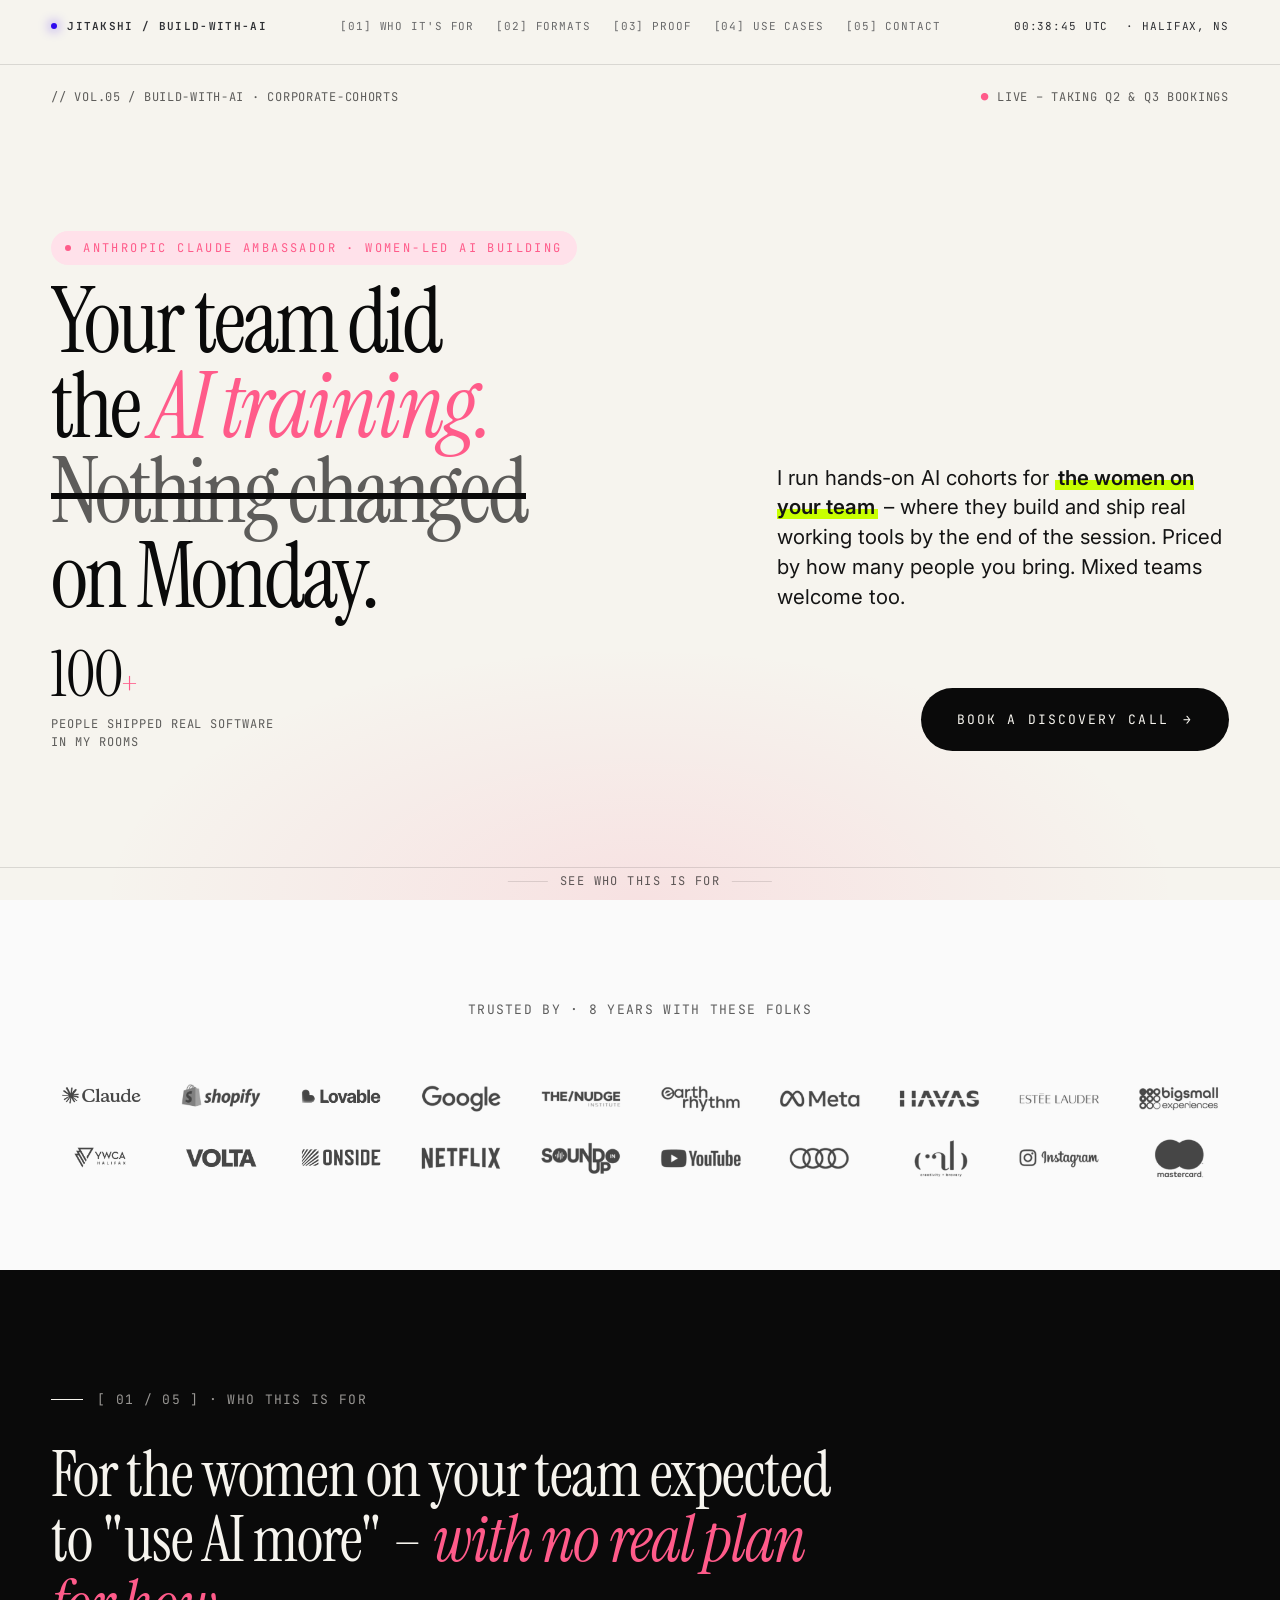
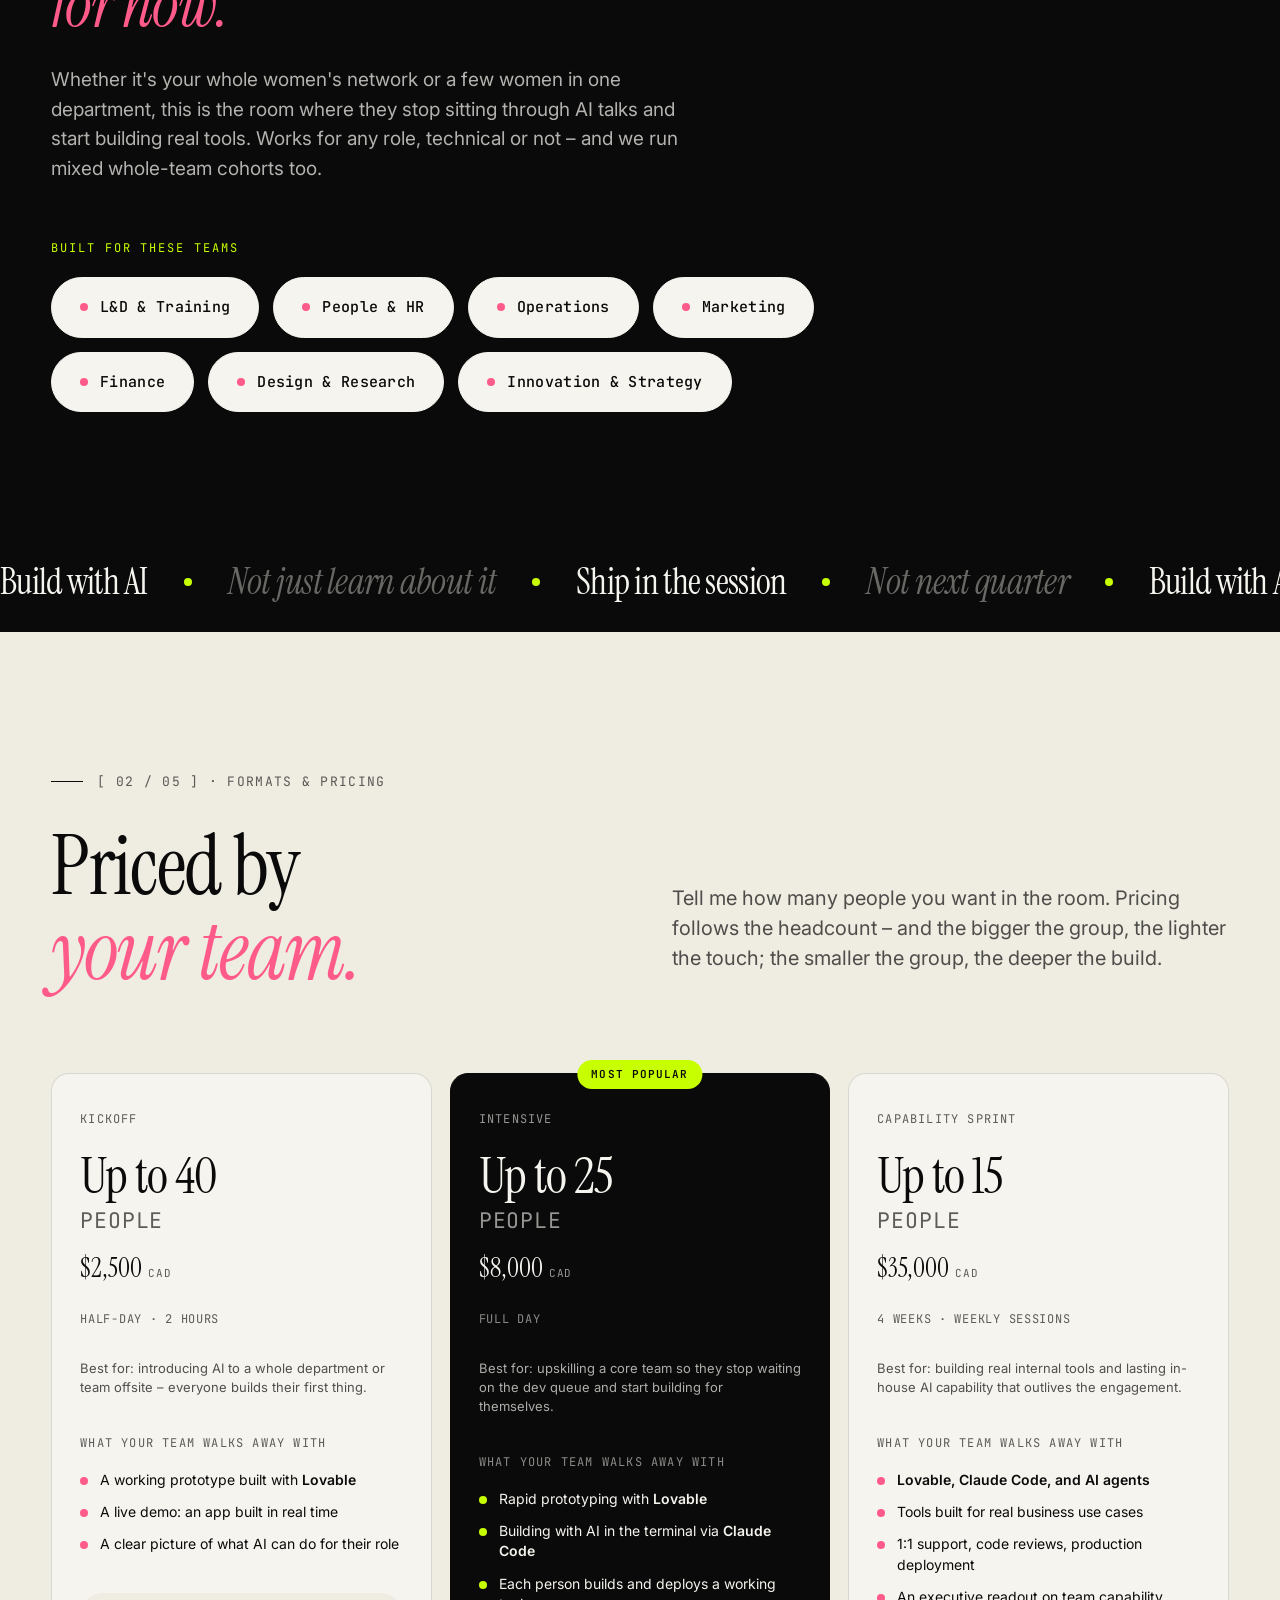
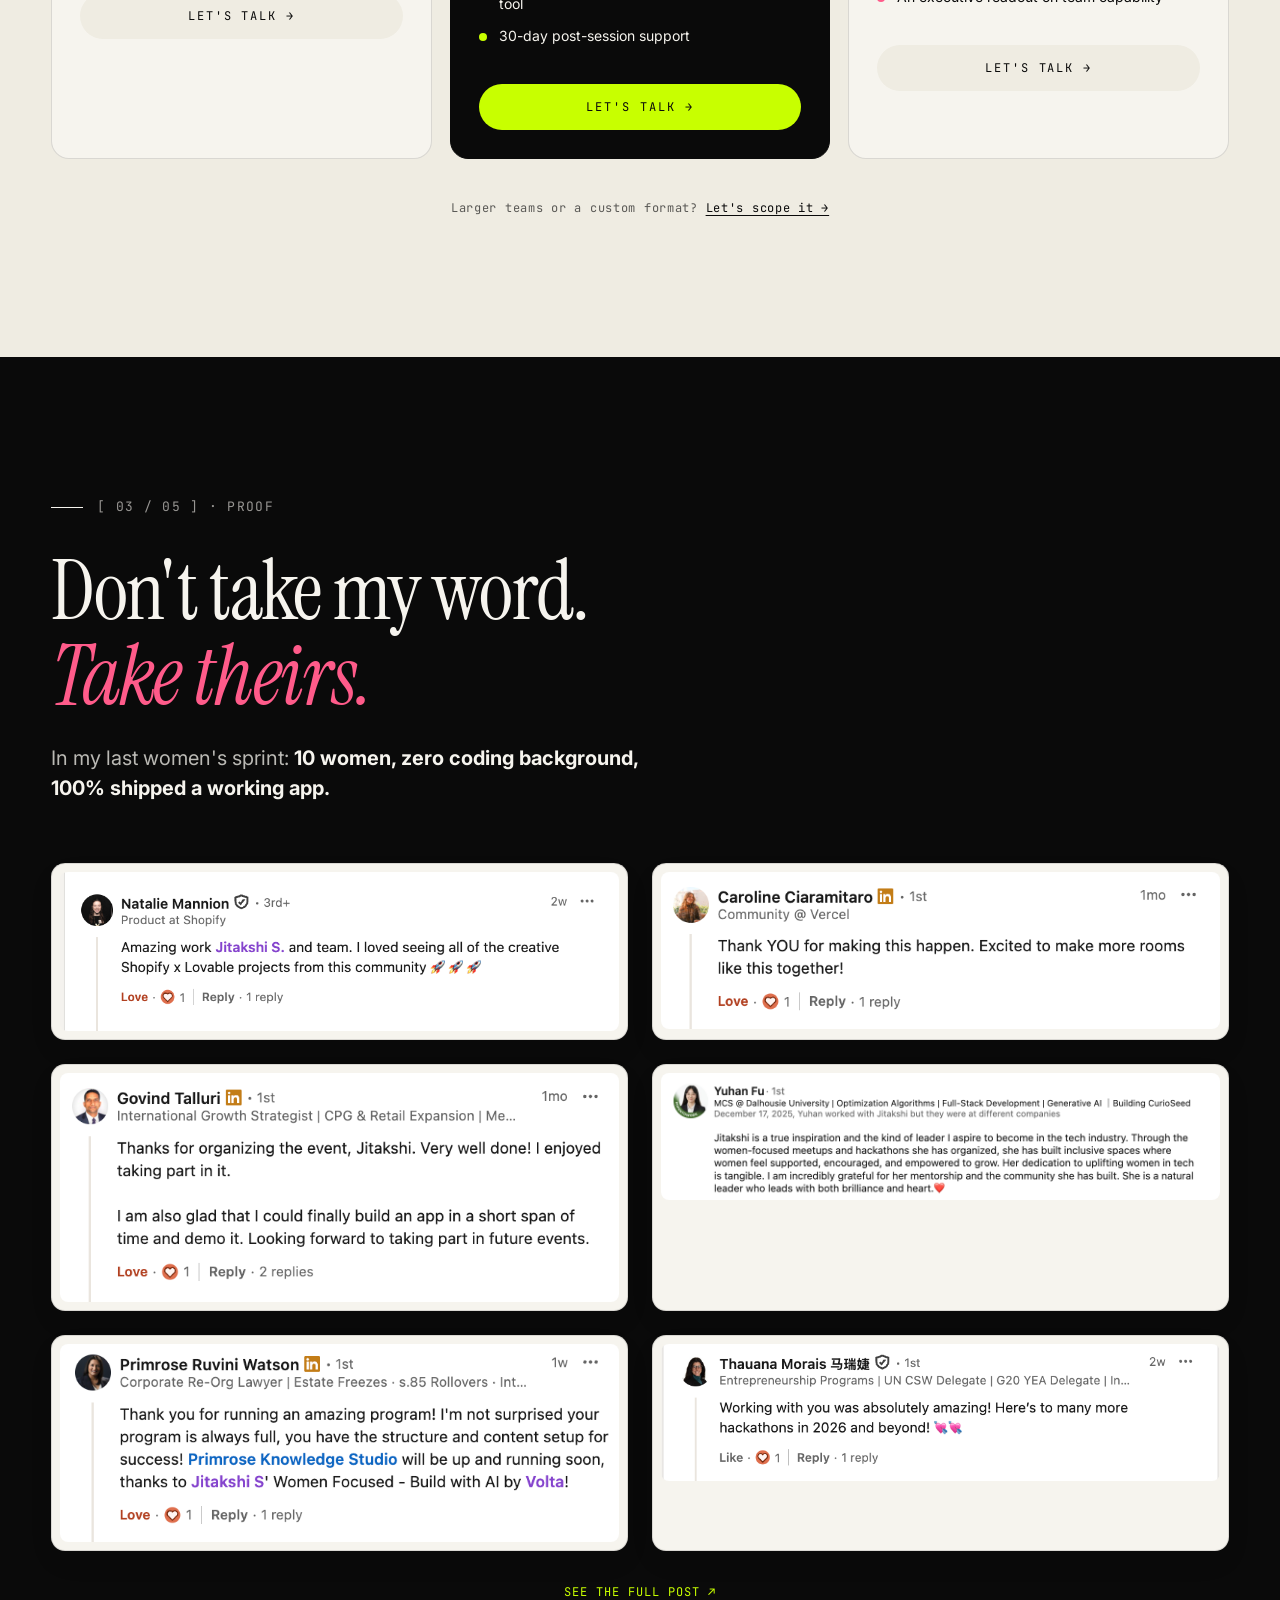
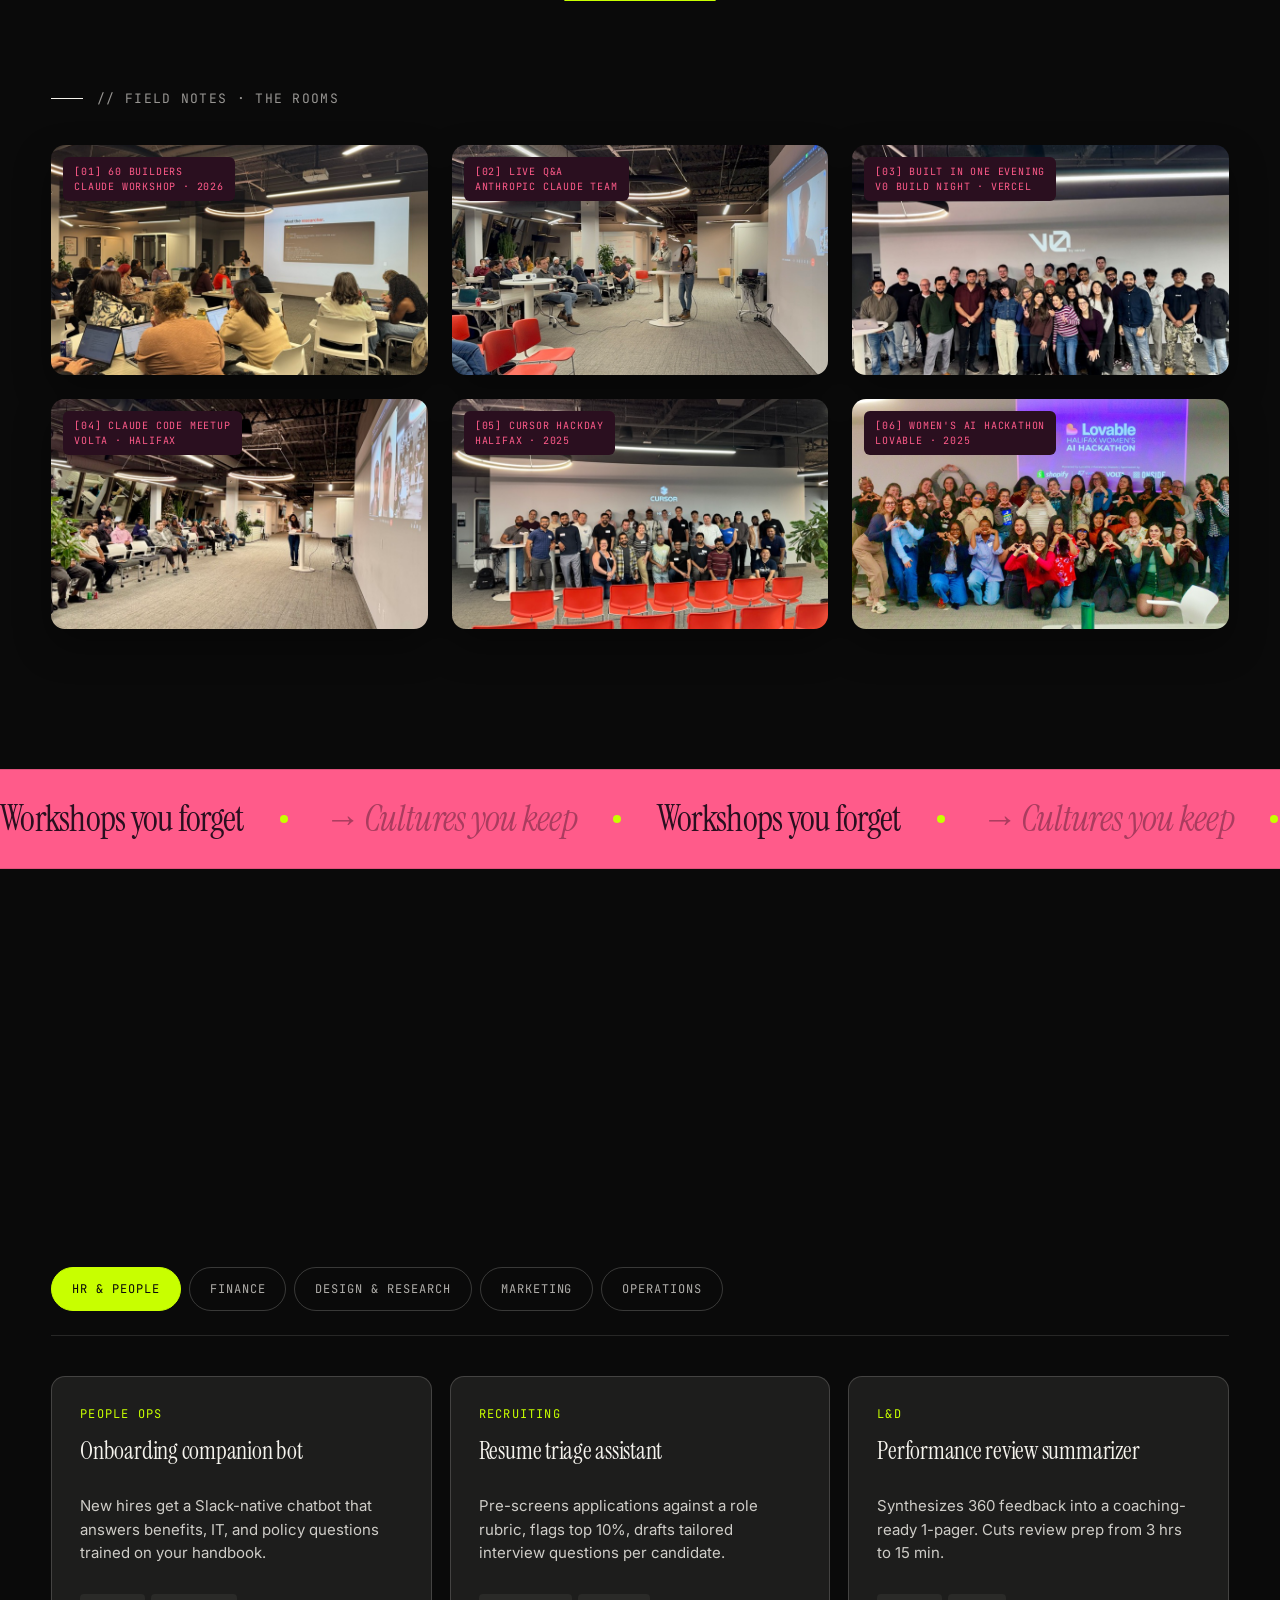
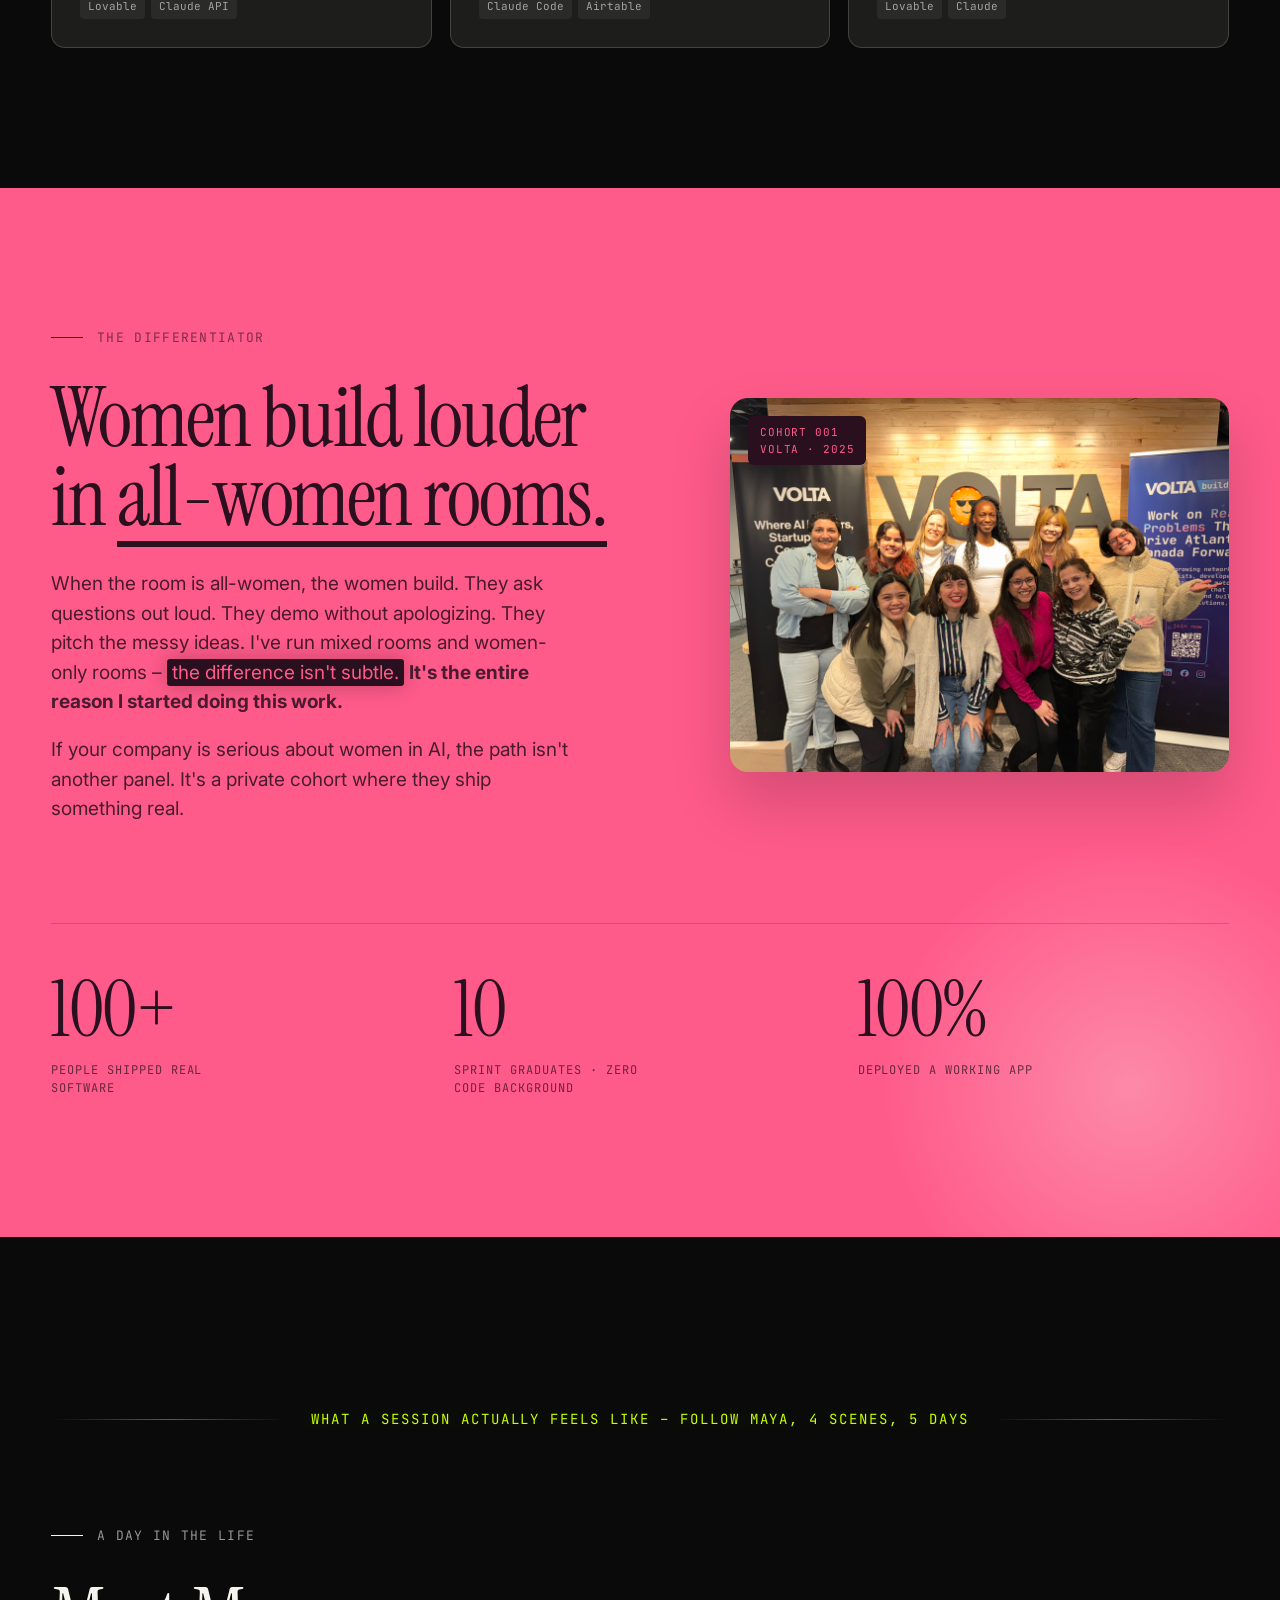
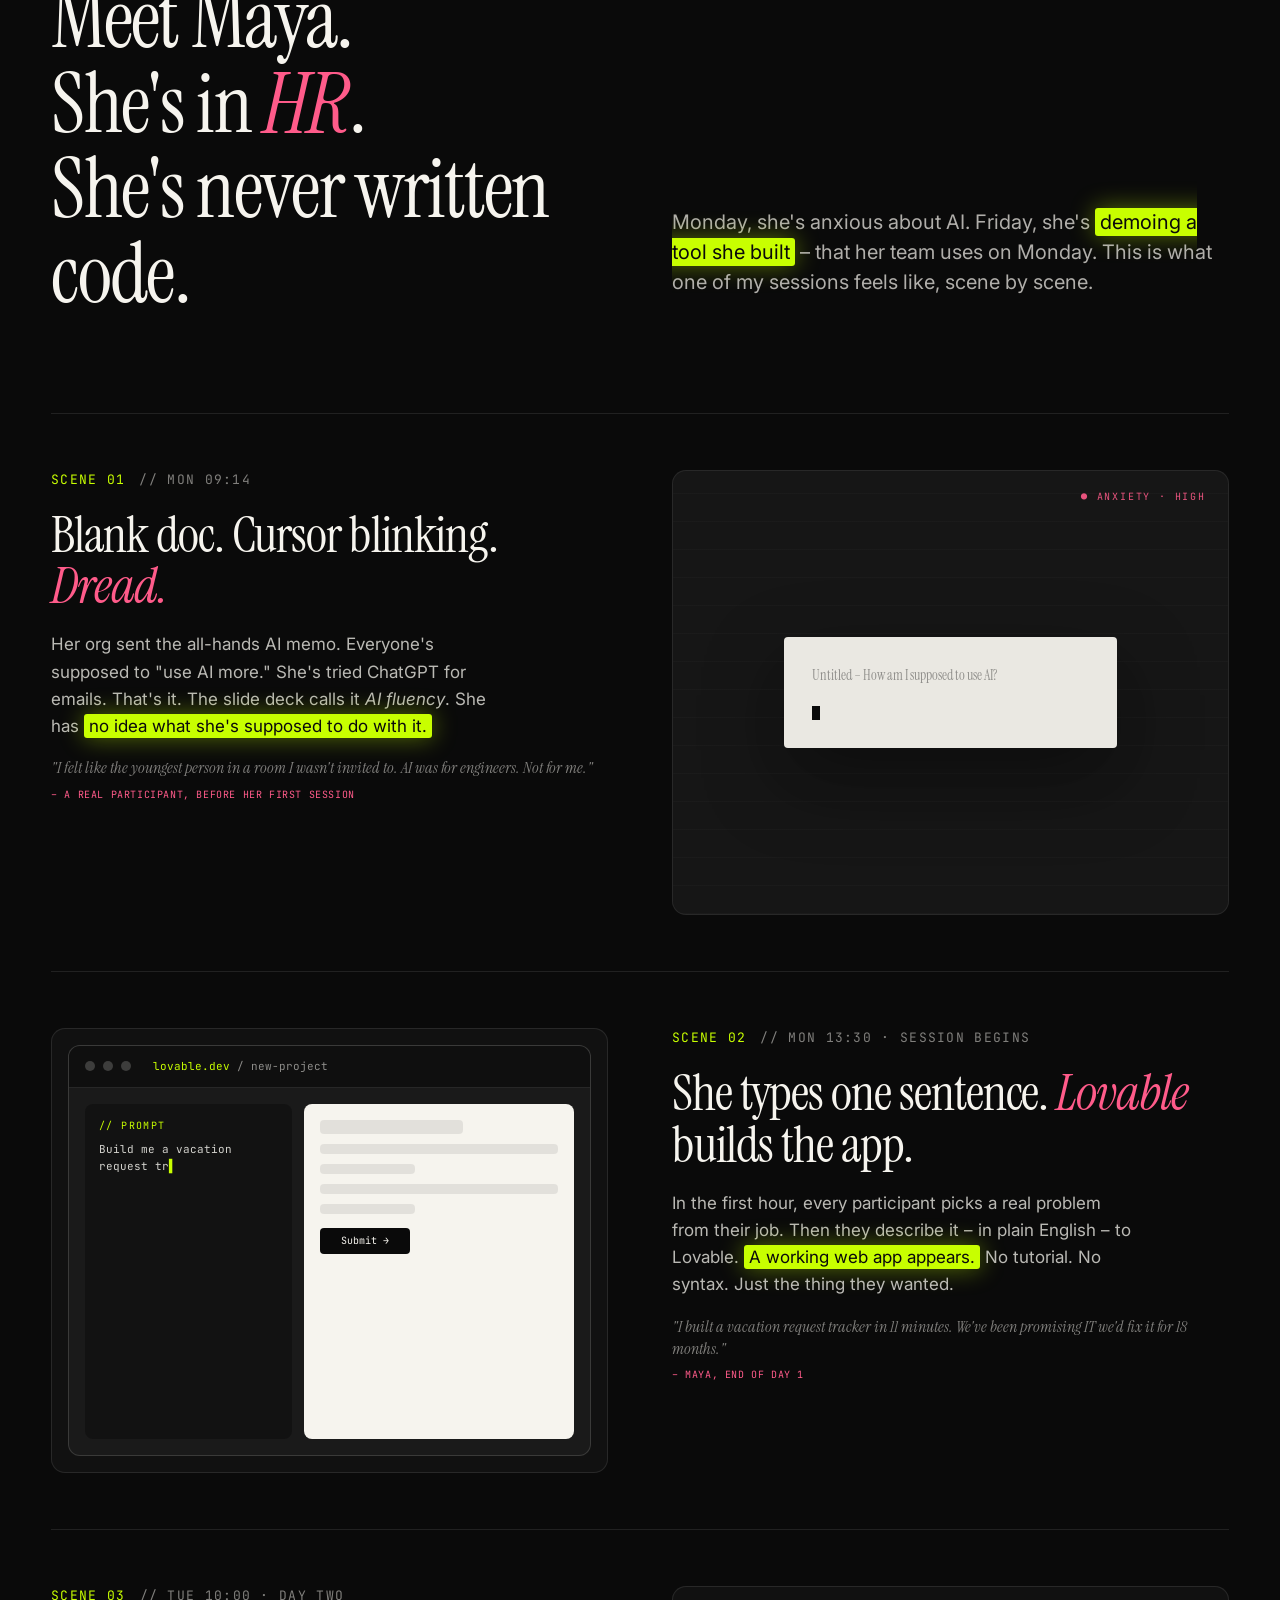
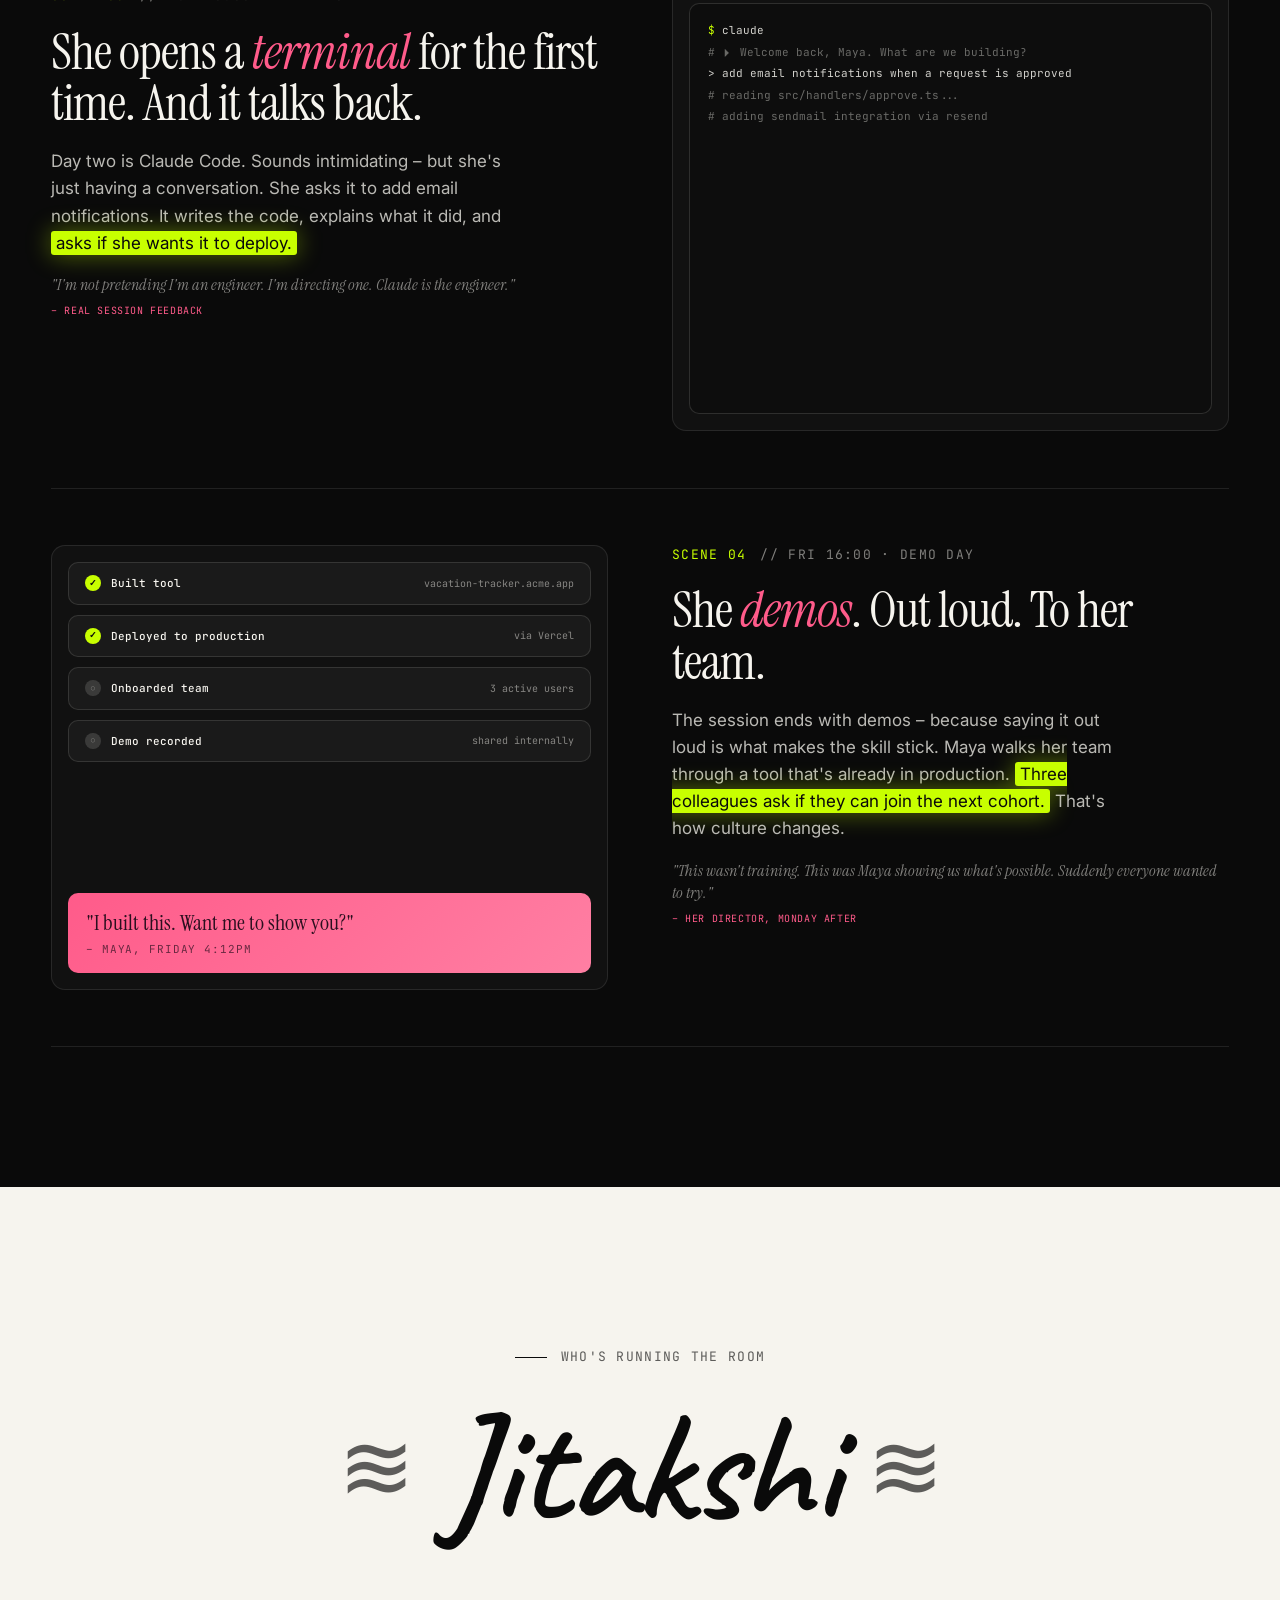
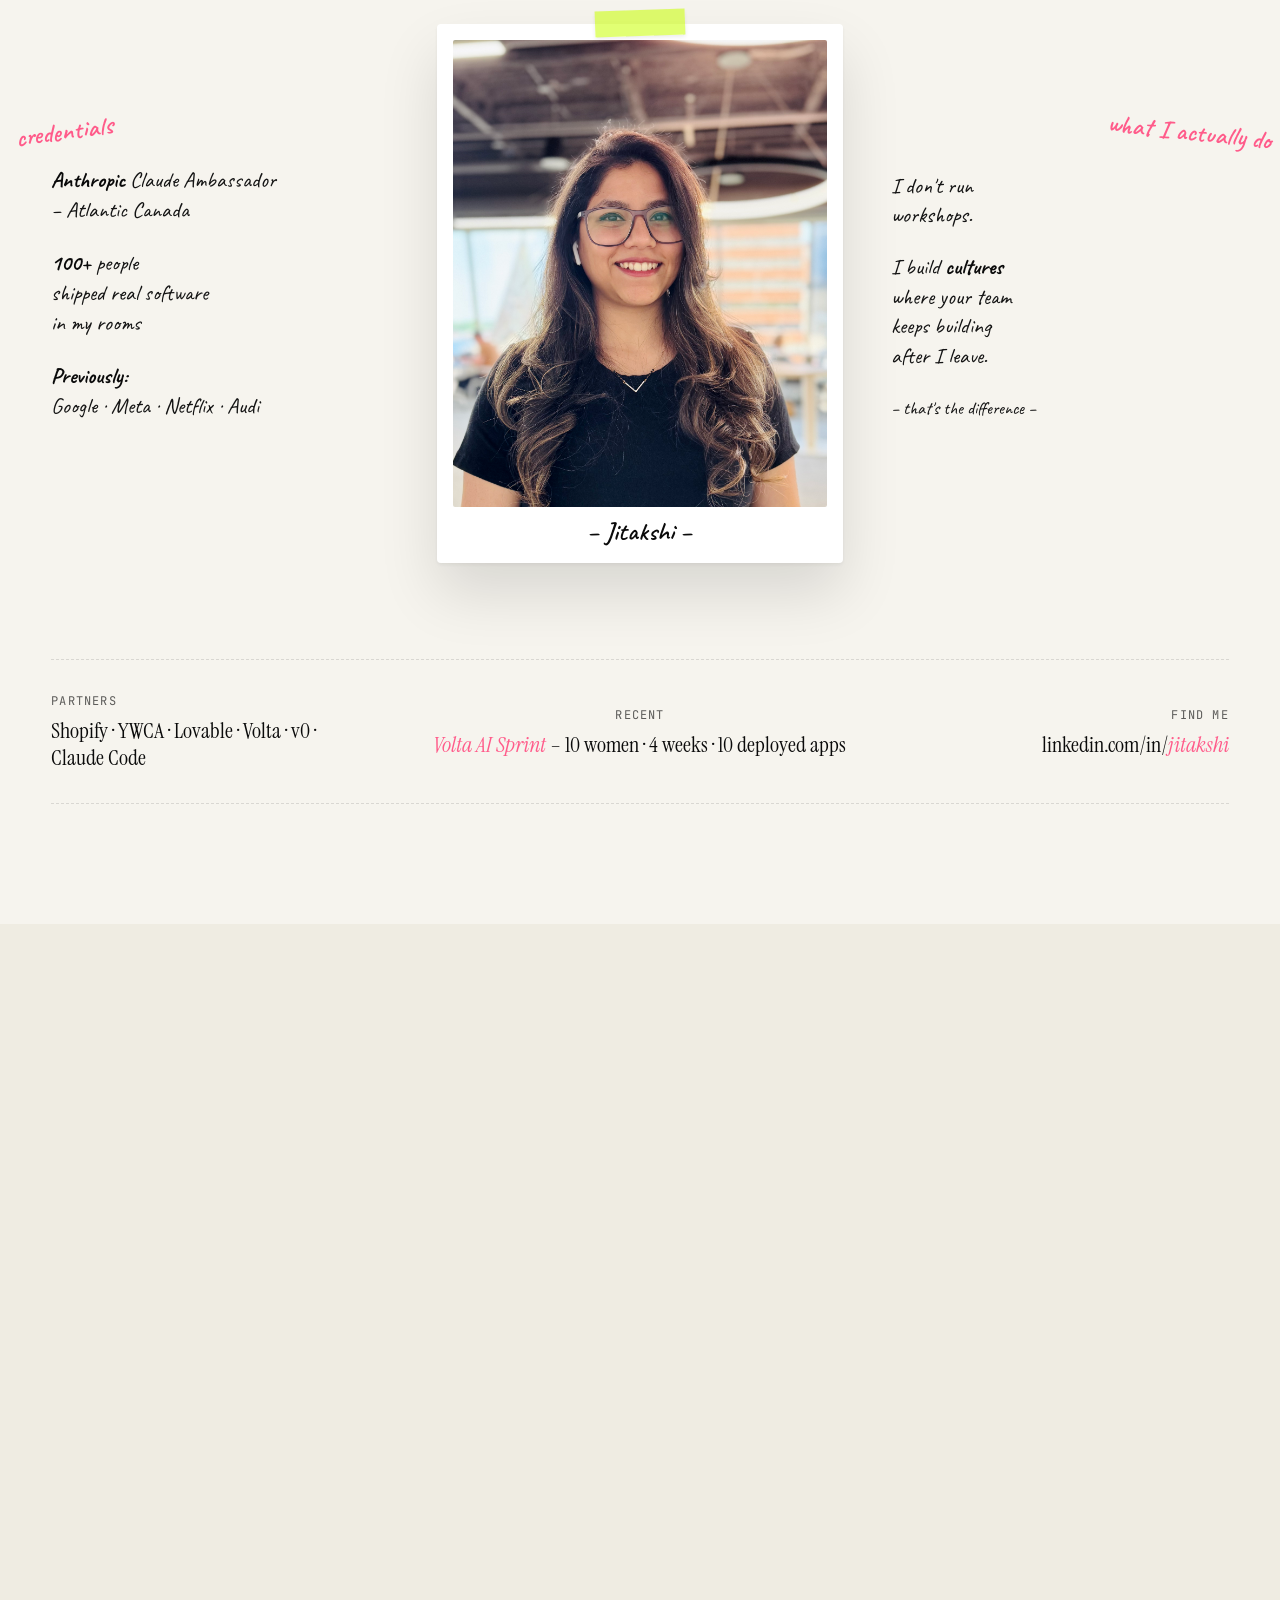
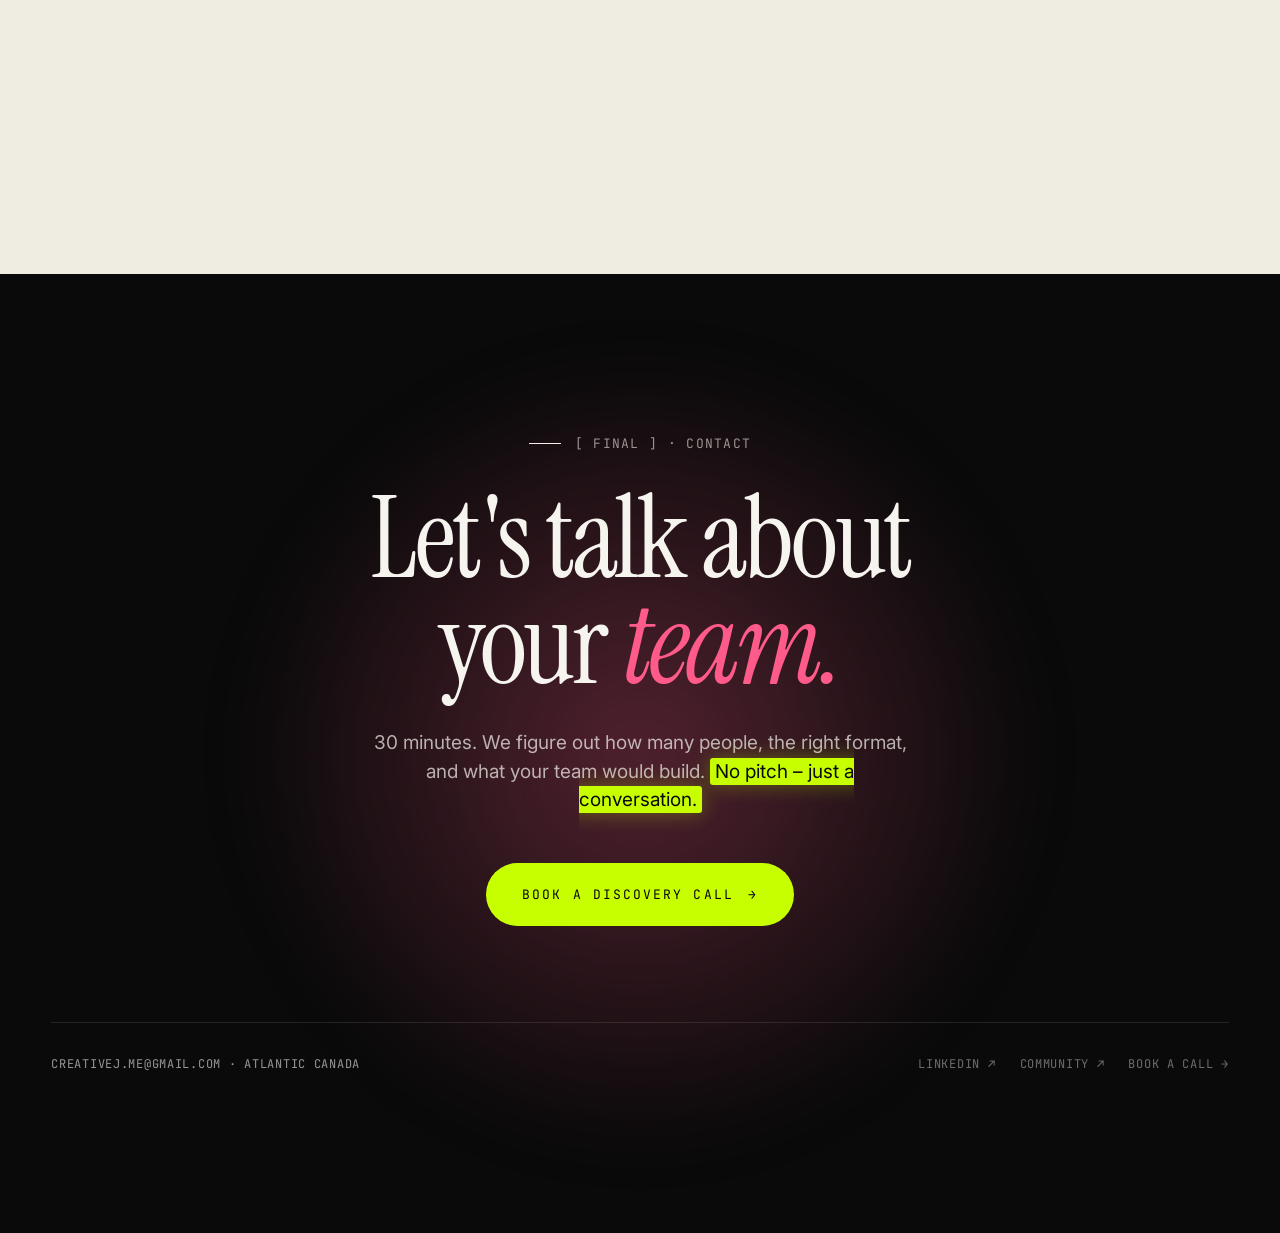
==== commit e9d830cd: "Reword v0 build night caption to drop the count" ====
--- a/index.html
+++ b/index.html
@@ -286,7 +286,7 @@
         </figure>
         <figure class="room-shot">
           <img src="images/rooms-v0-night.jpeg" alt="Group photo from the v0 build night with Vercel" loading="lazy" />
-          <figcaption class="corner">[03] 18 SHIPPED IN 1 HOUR<br/>V0 BUILD NIGHT · VERCEL</figcaption>
+          <figcaption class="corner">[03] BUILT IN ONE EVENING<br/>V0 BUILD NIGHT · VERCEL</figcaption>
         </figure>
         <figure class="room-shot">
           <img src="images/rooms-claude-meetup.jpeg" alt="Jitakshi presenting at the Claude Code meetup" loading="lazy" />
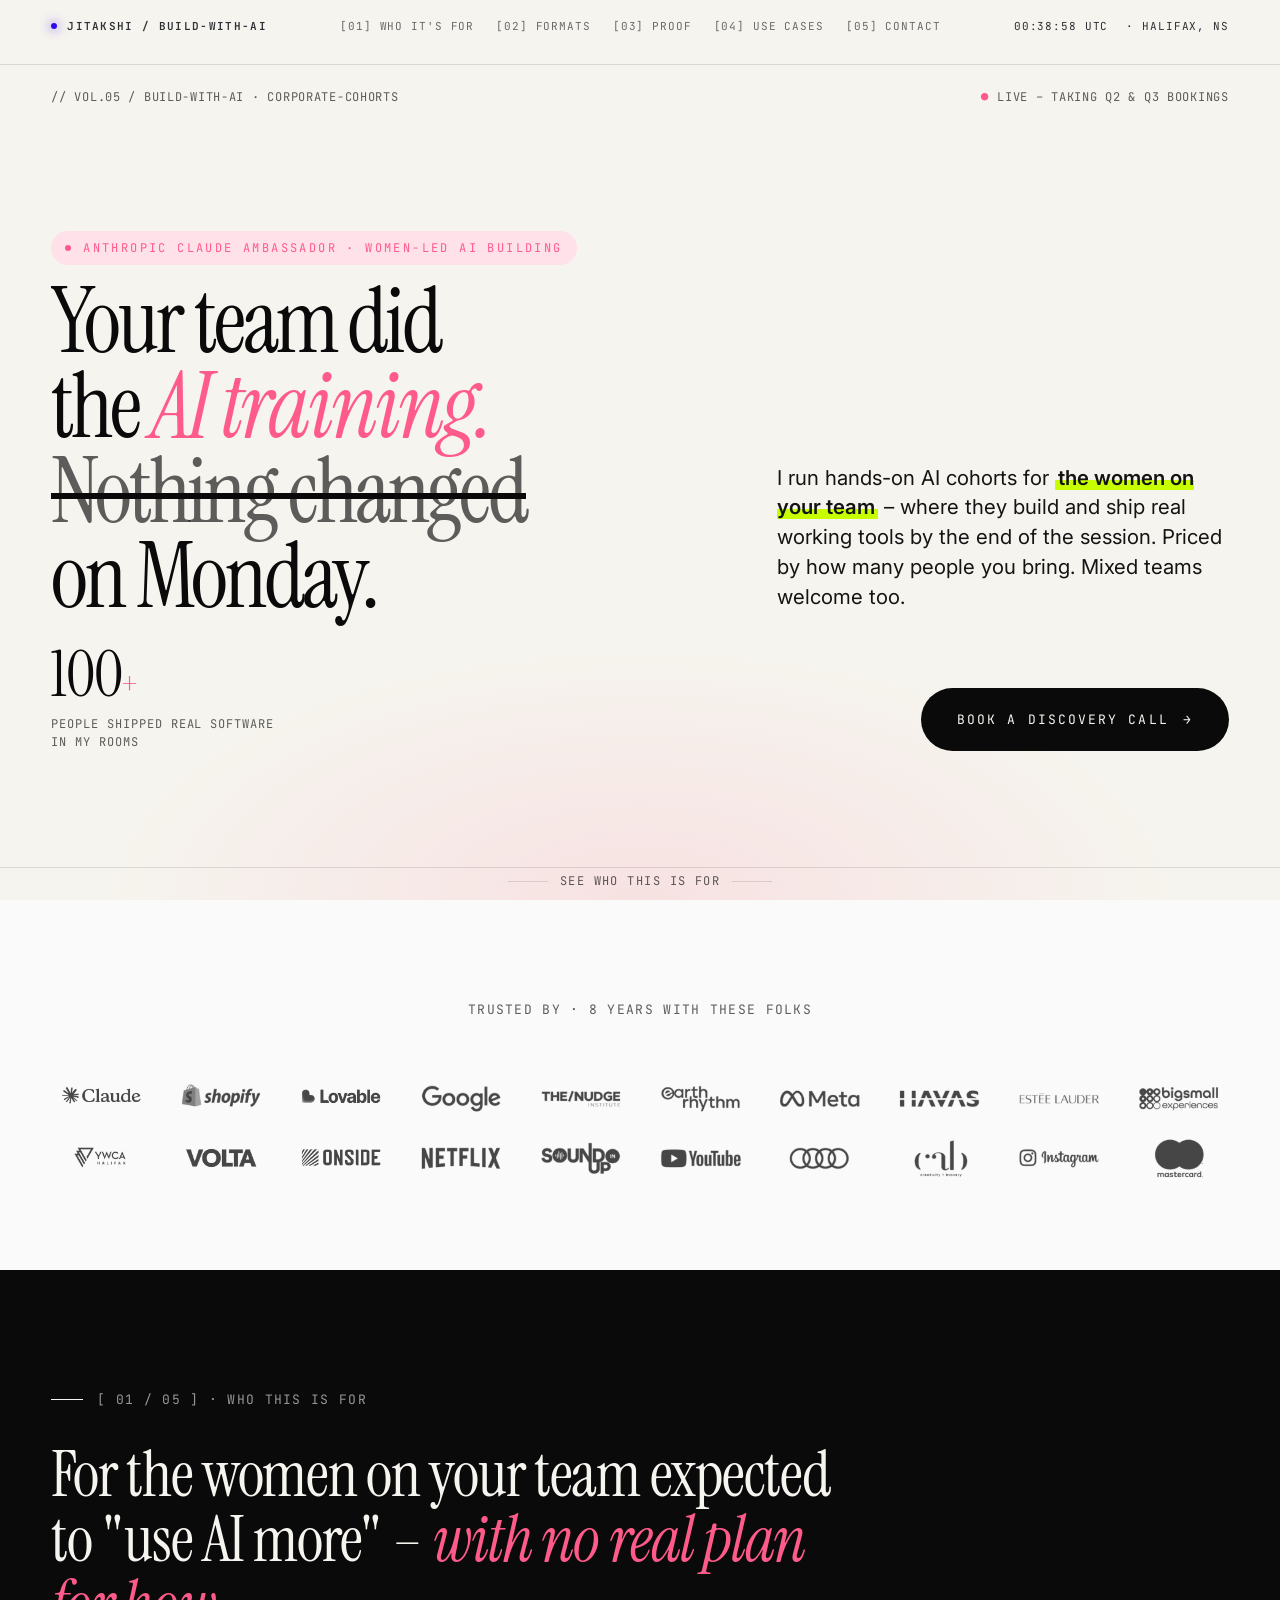
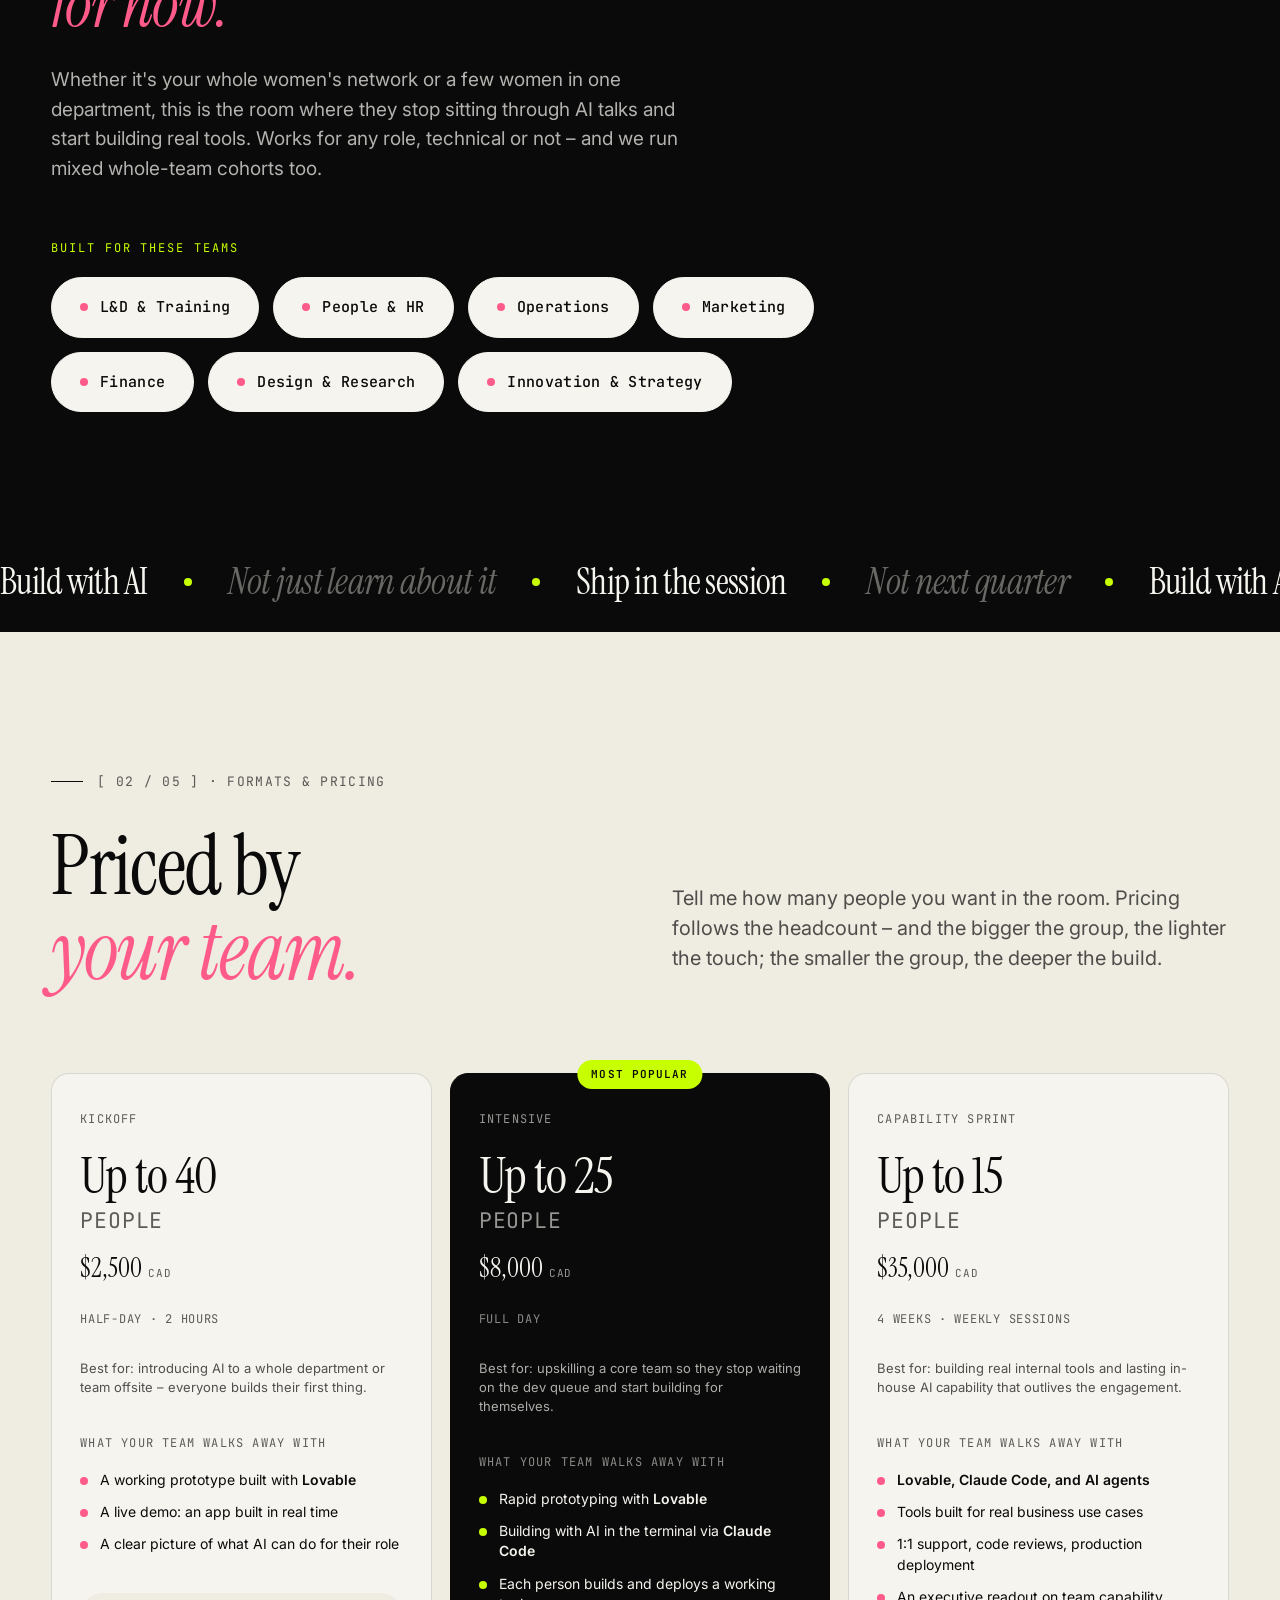
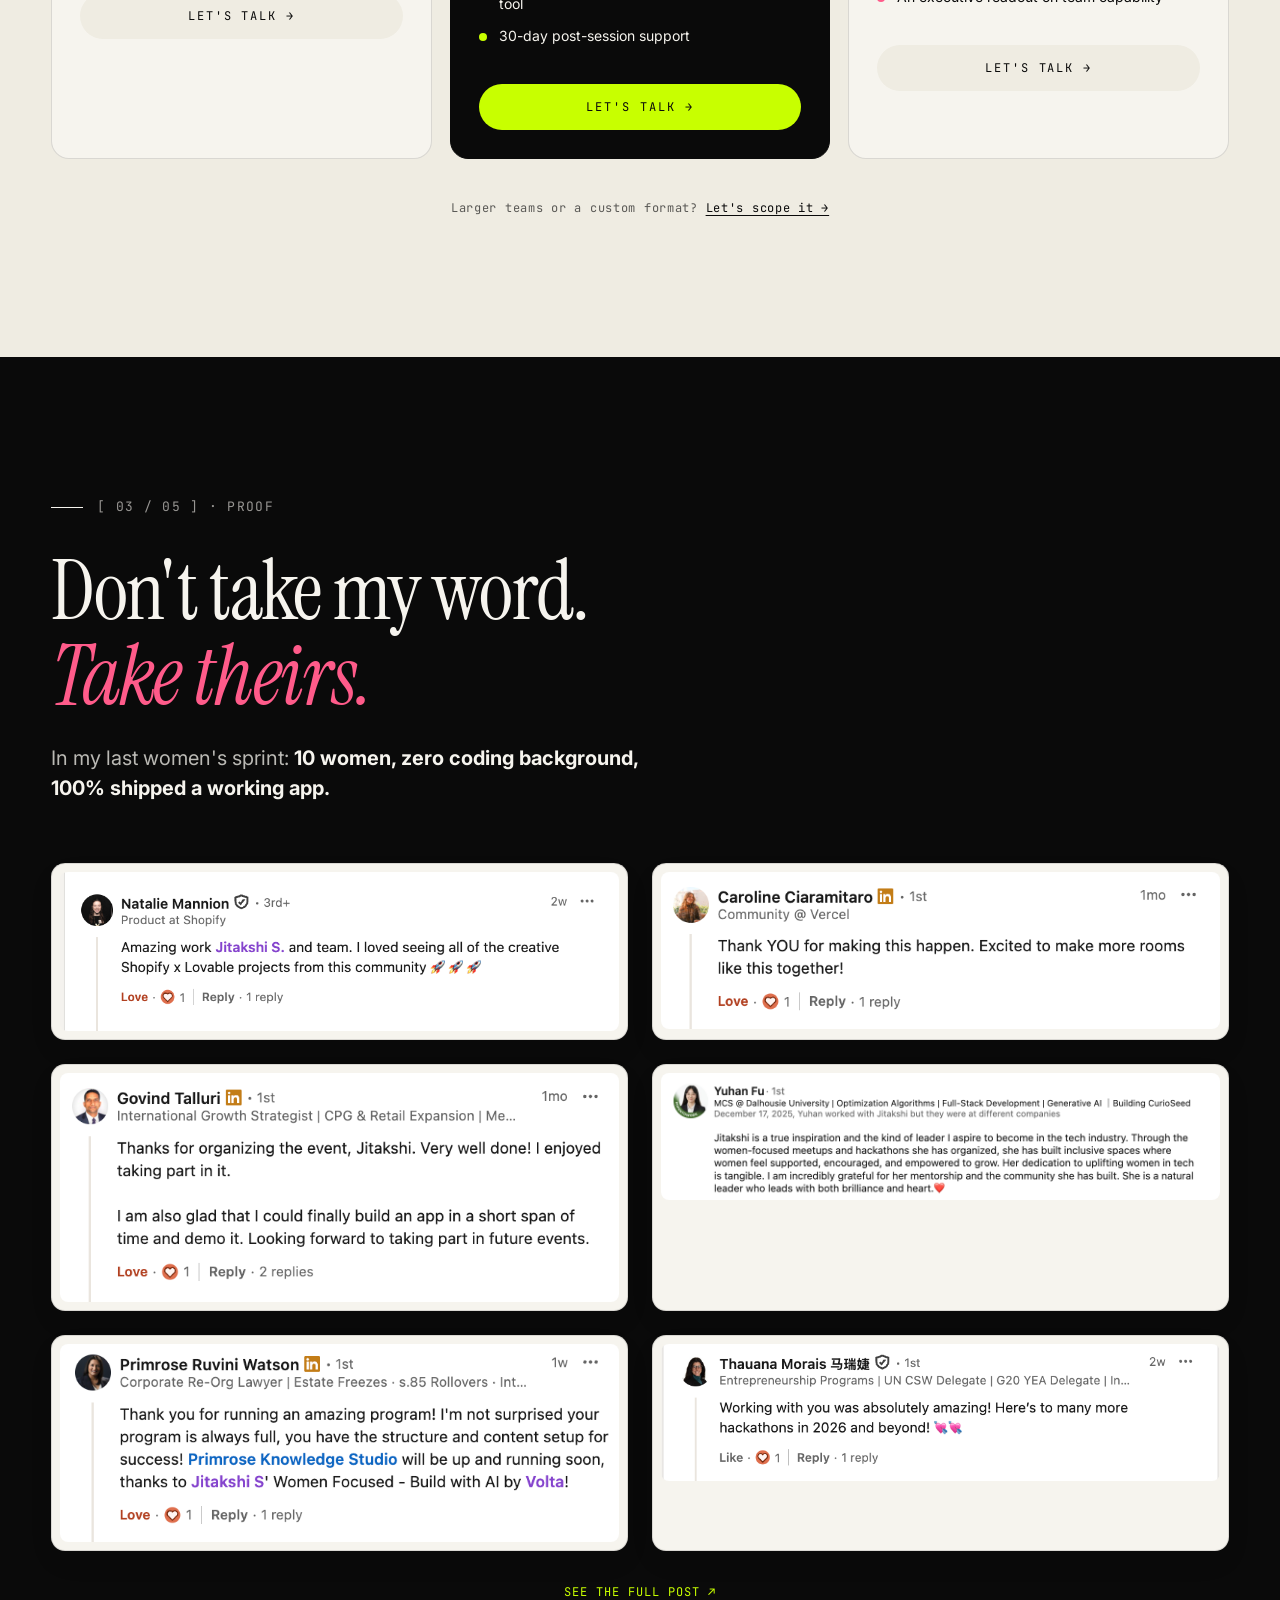
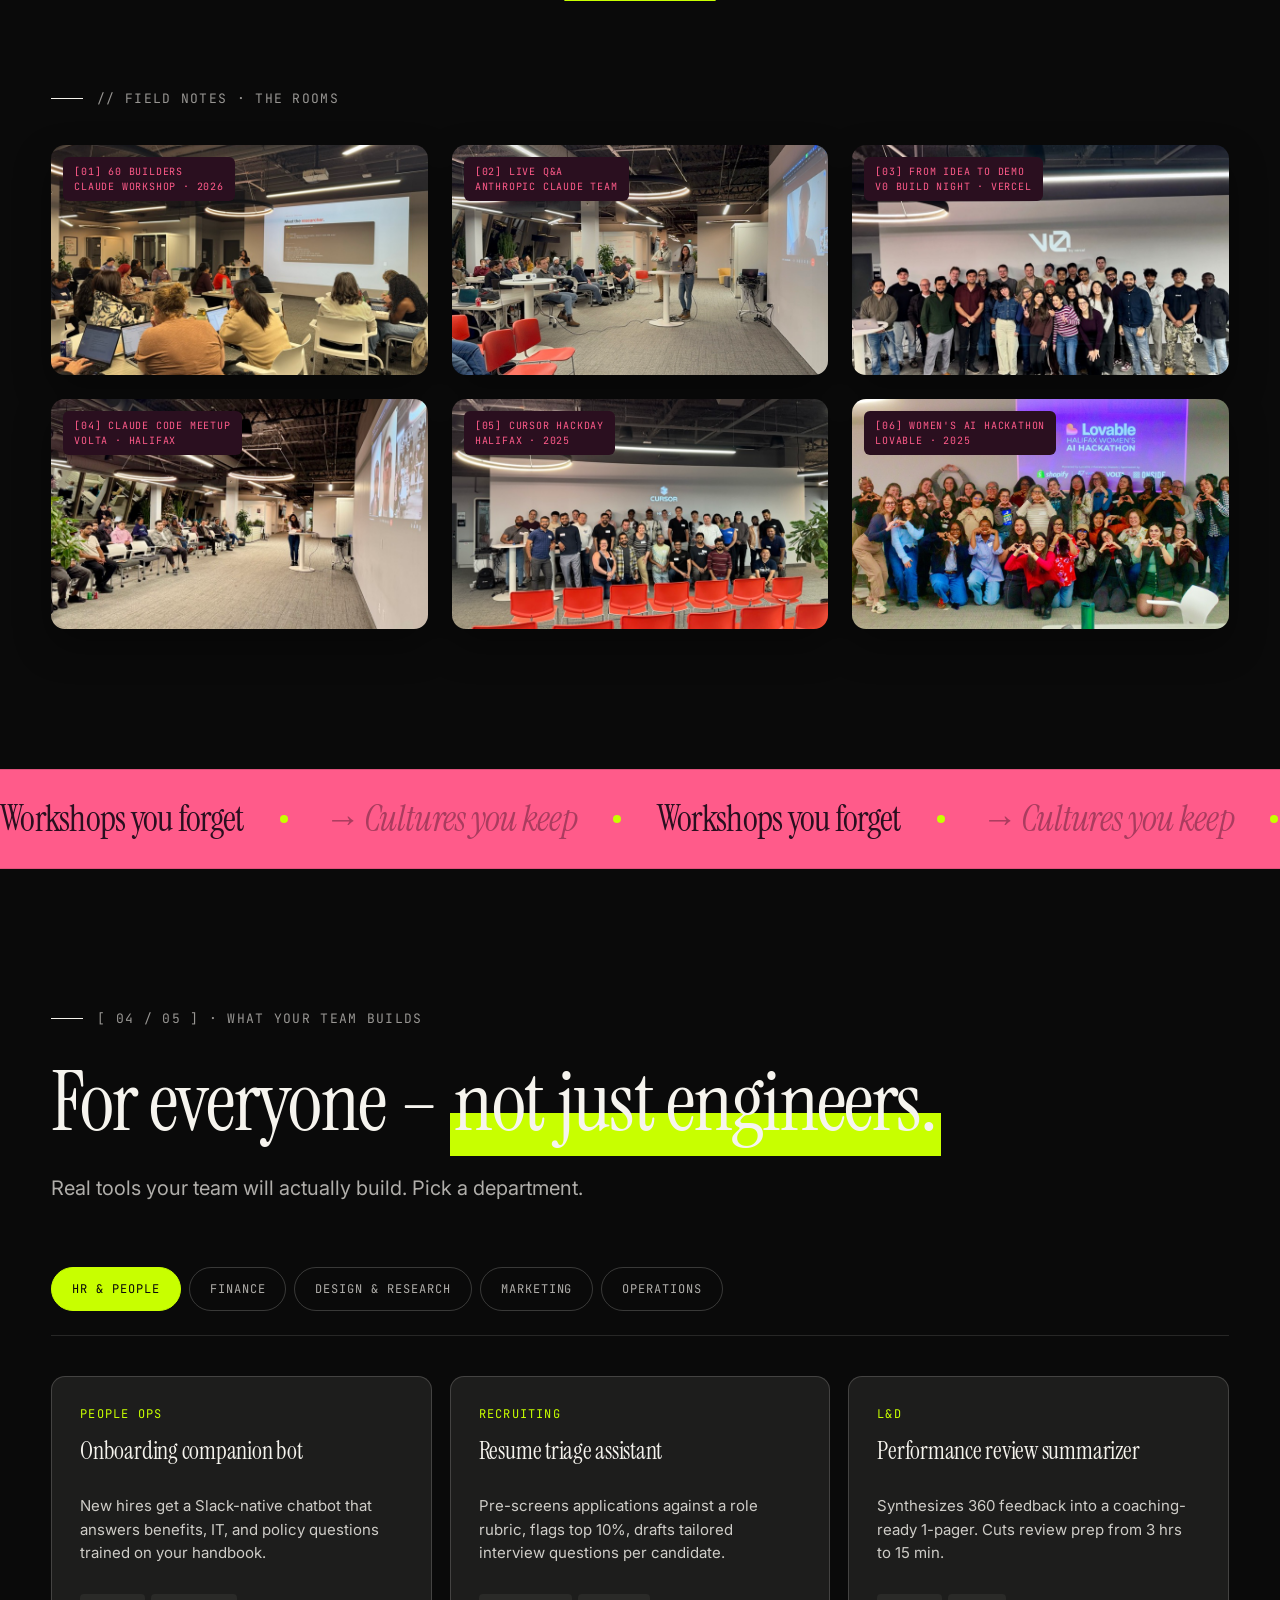
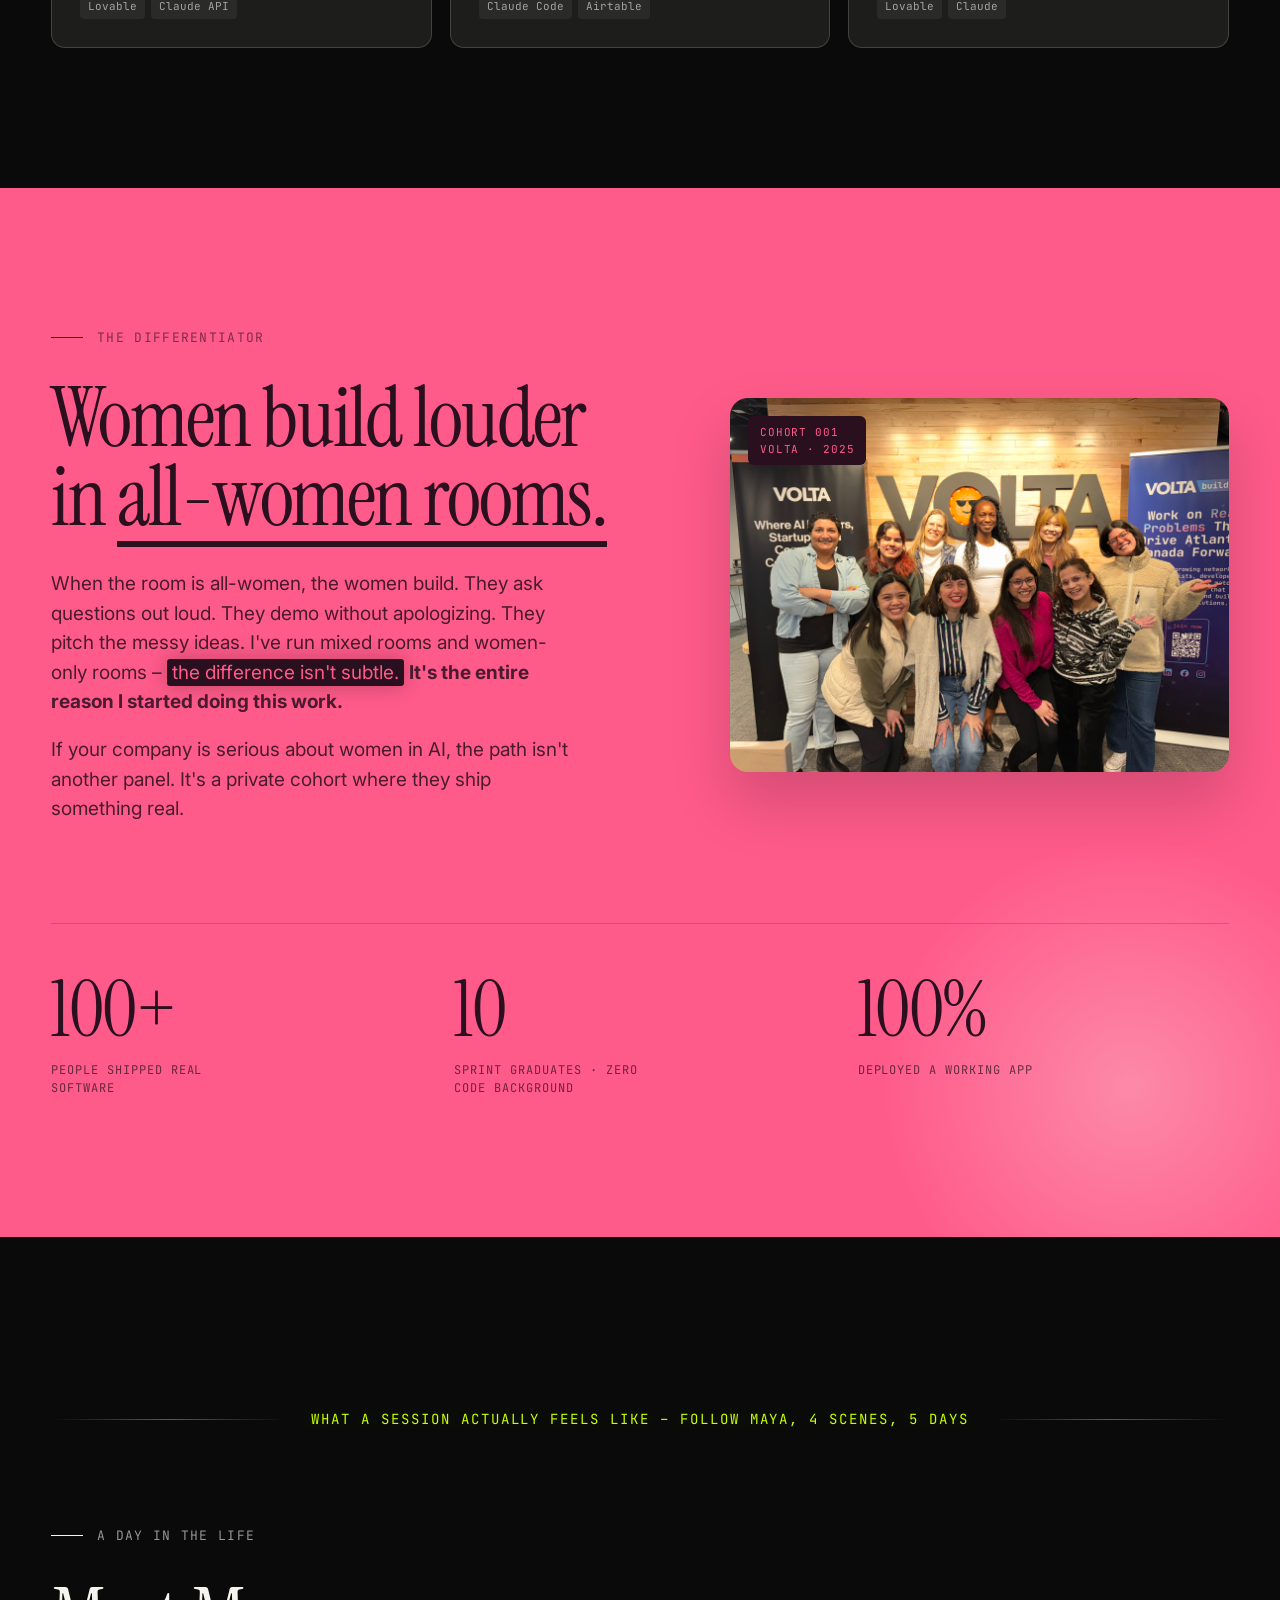
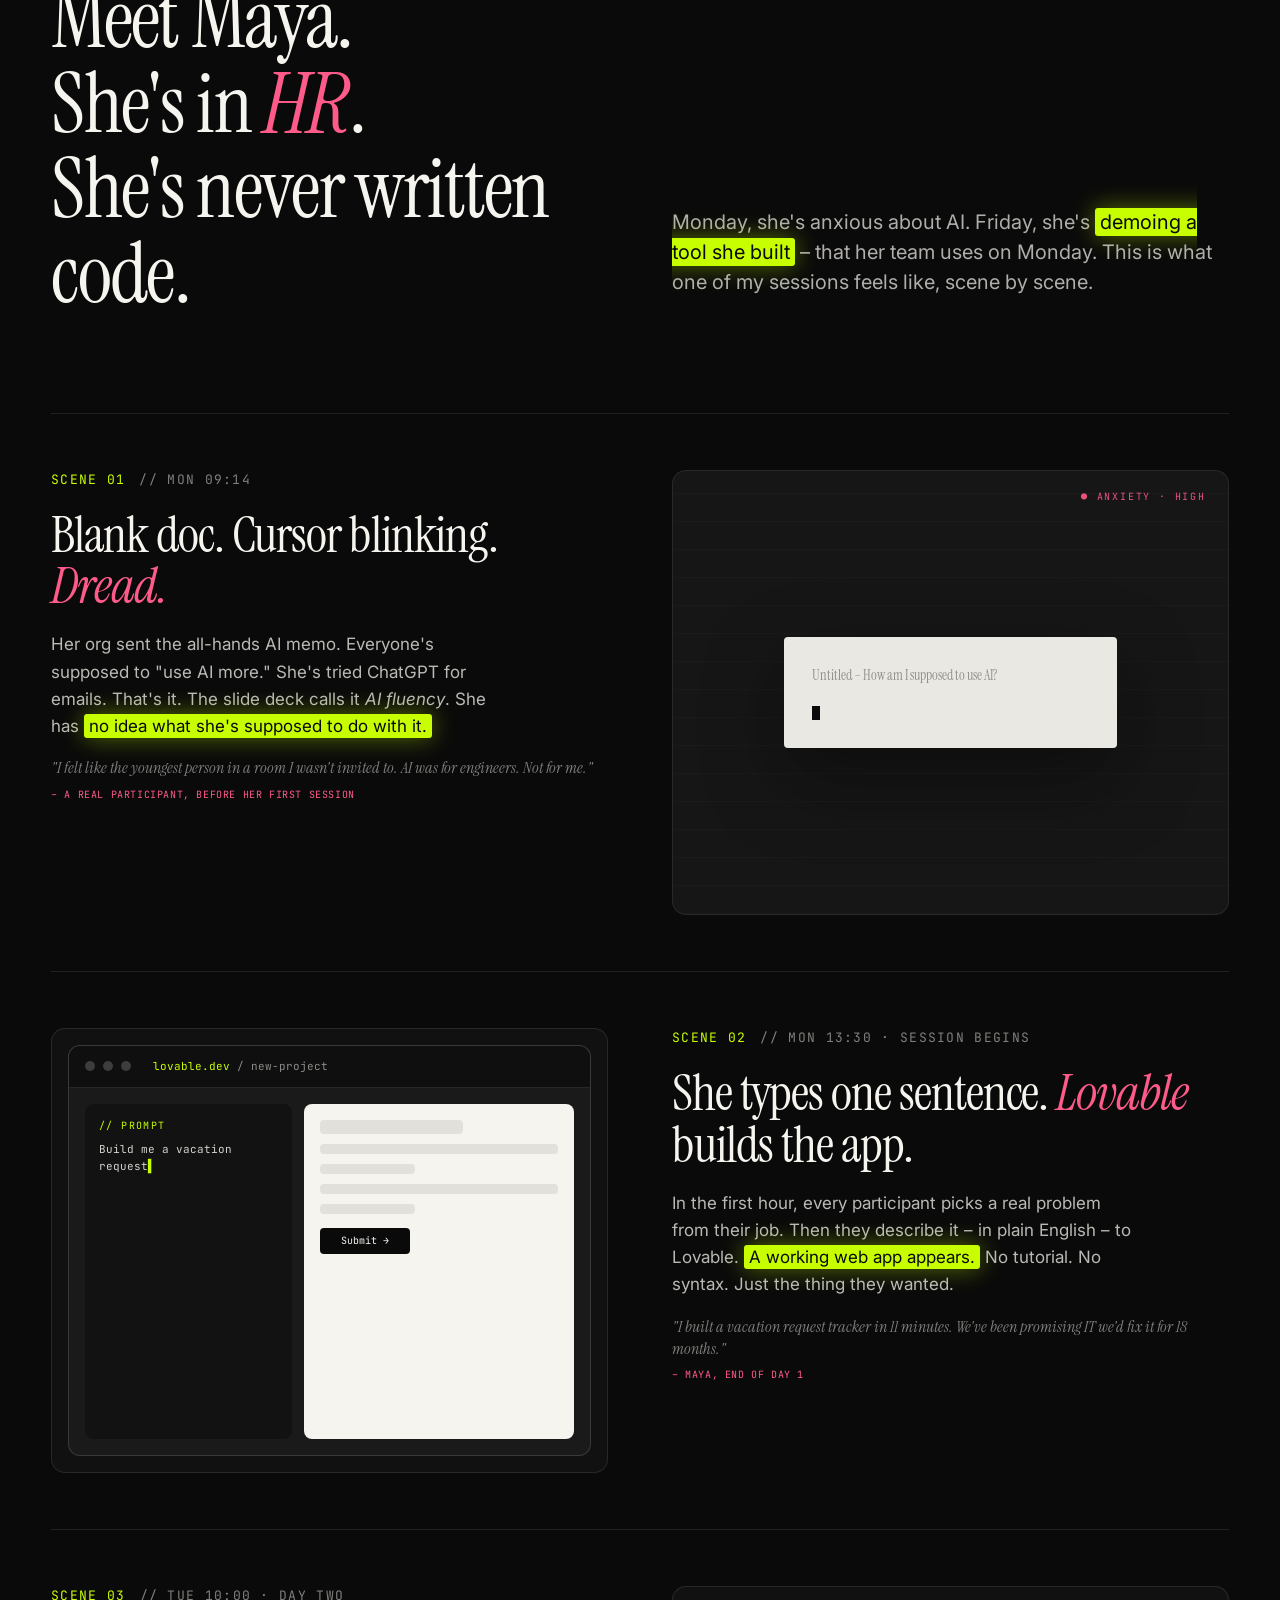
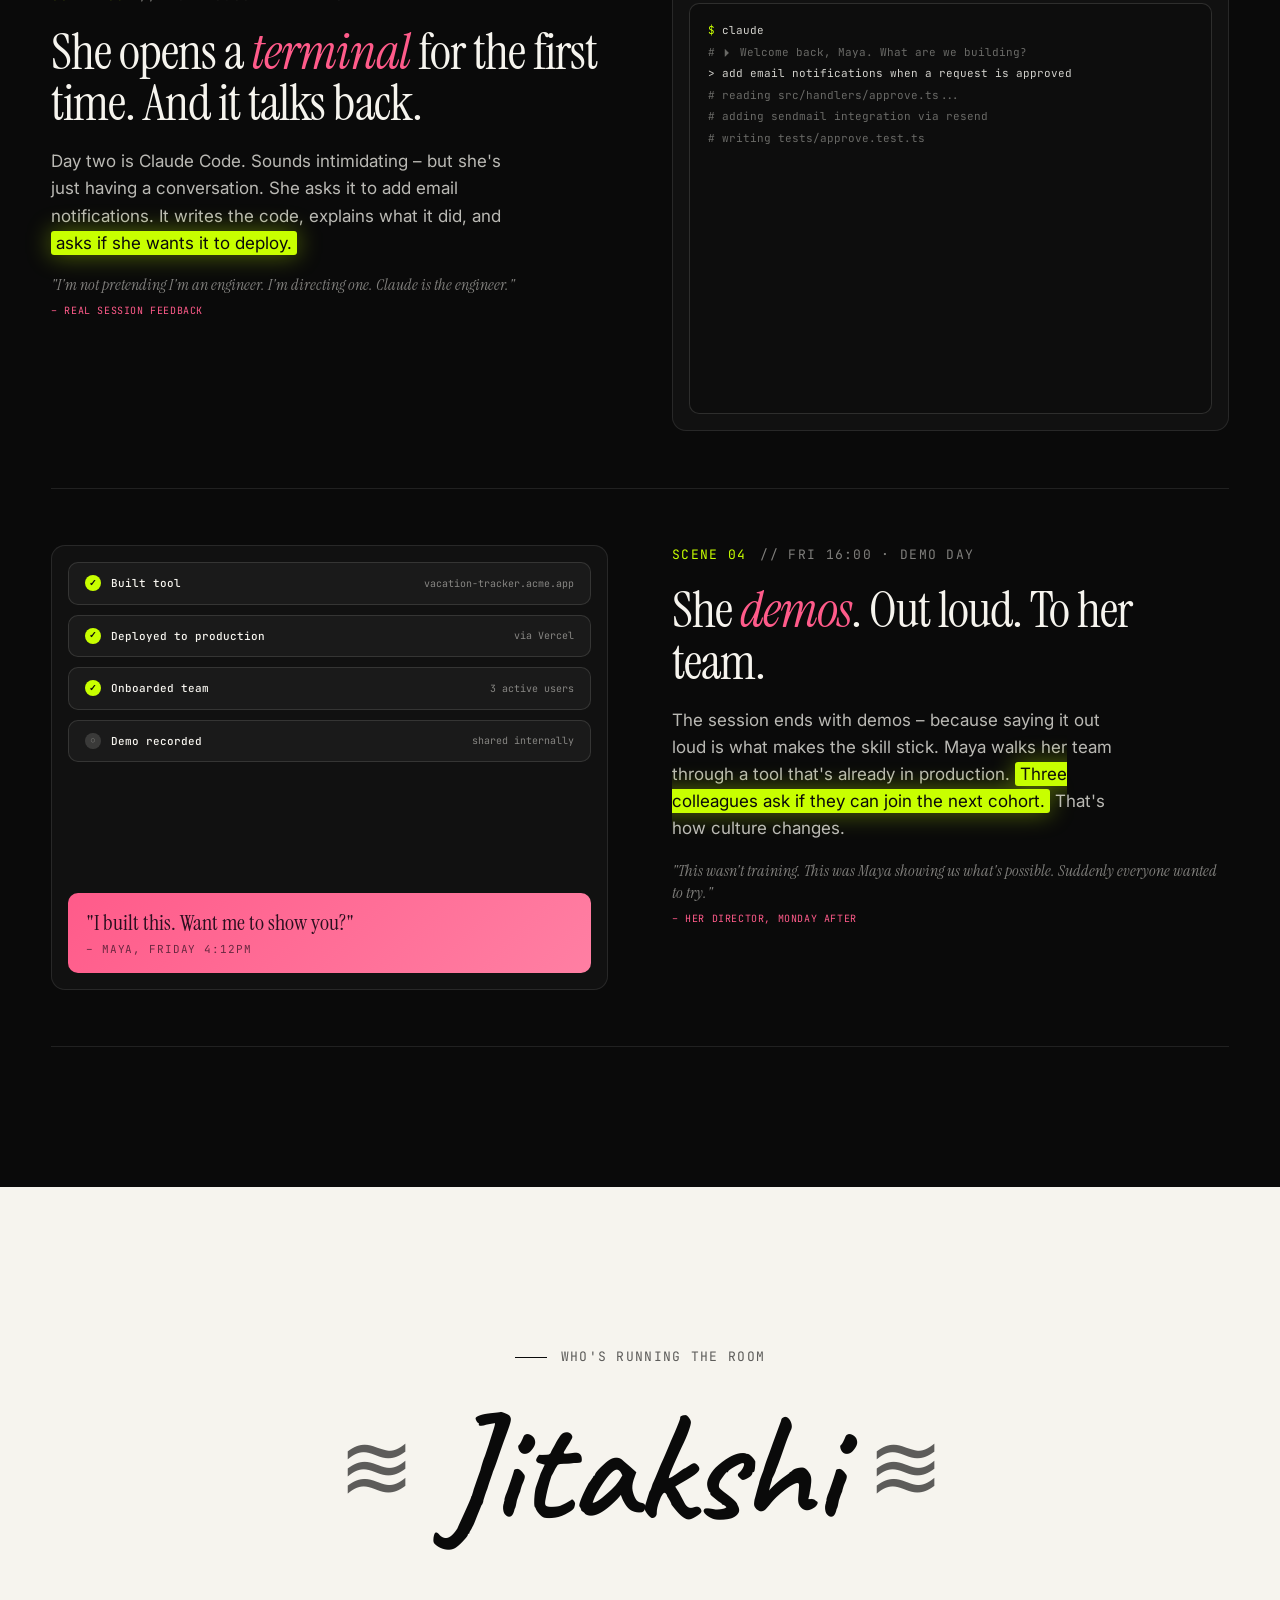
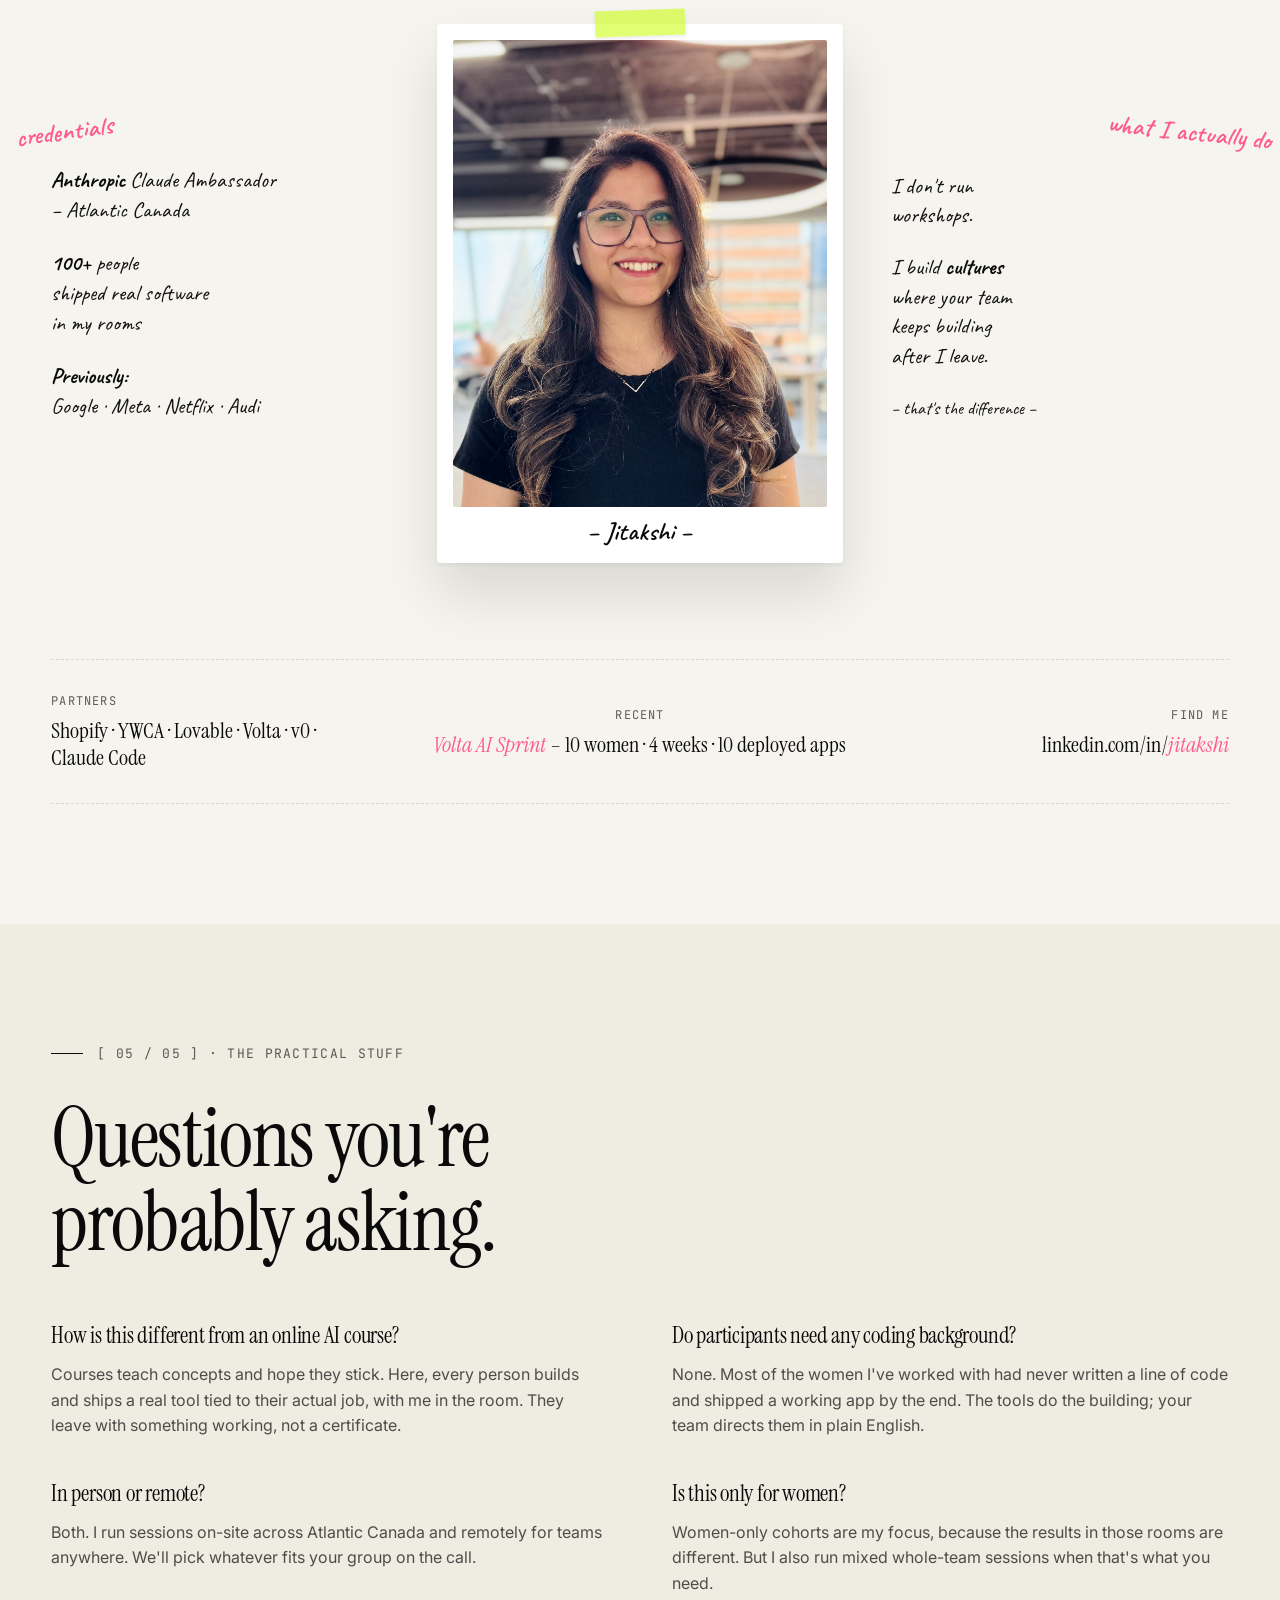
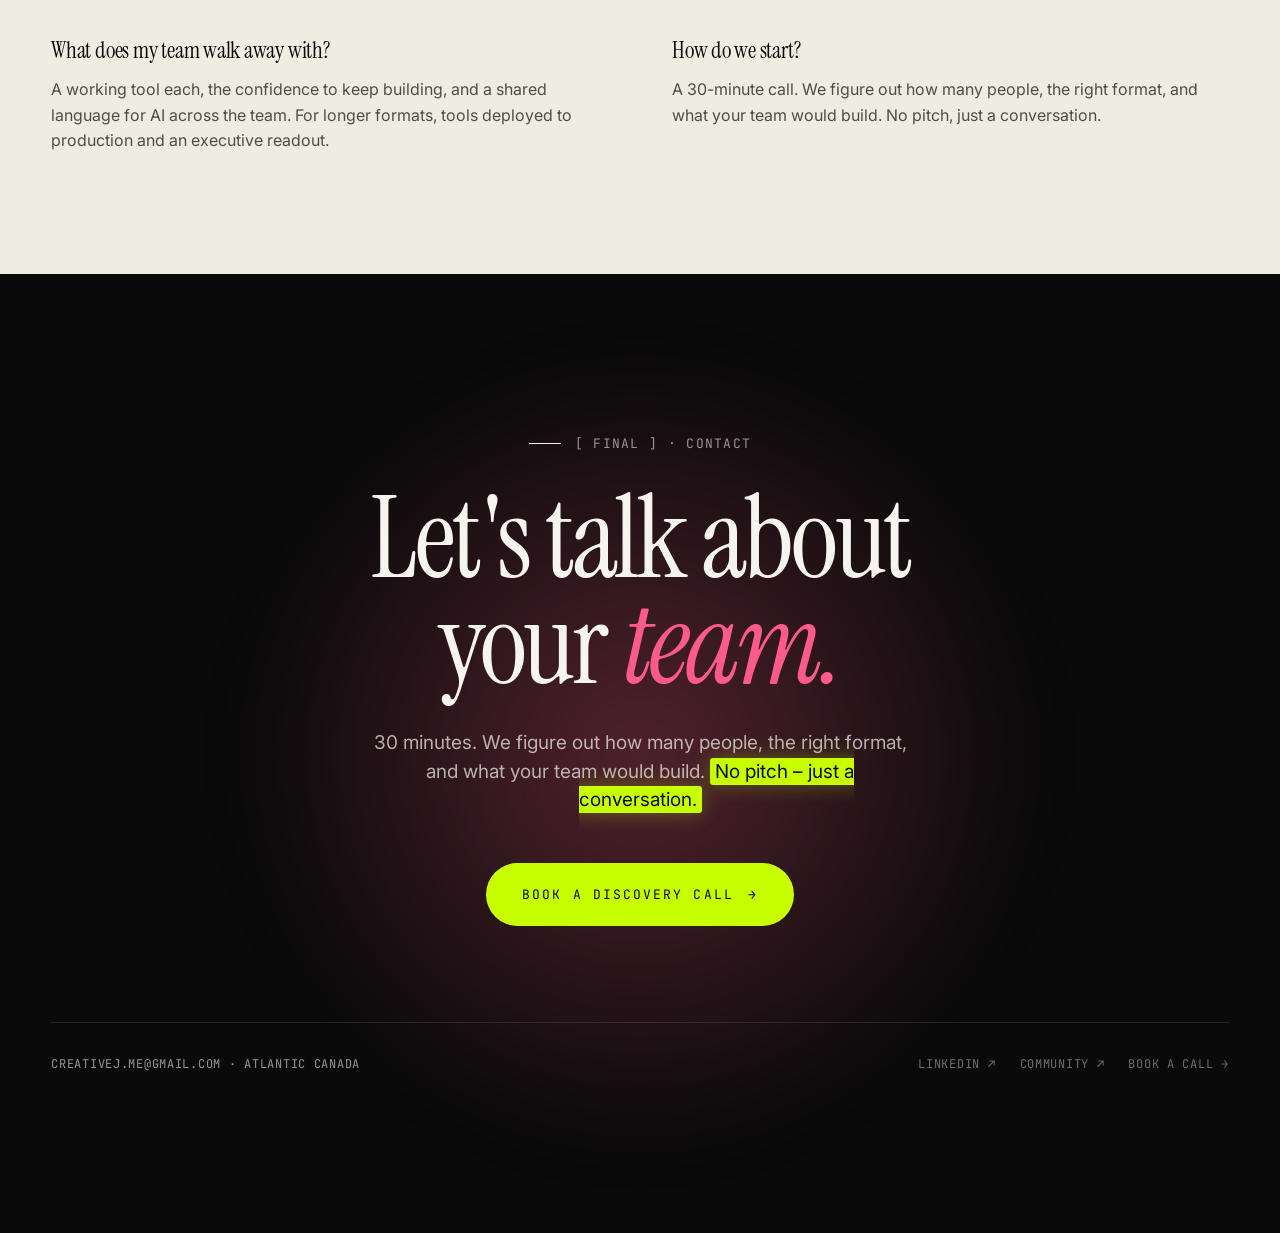
==== commit 38a0a8c2: "Update v0 build night caption to From idea to demo" ====
--- a/index.html
+++ b/index.html
@@ -286,7 +286,7 @@
         </figure>
         <figure class="room-shot">
           <img src="images/rooms-v0-night.jpeg" alt="Group photo from the v0 build night with Vercel" loading="lazy" />
-          <figcaption class="corner">[03] BUILT IN ONE EVENING<br/>V0 BUILD NIGHT · VERCEL</figcaption>
+          <figcaption class="corner">[03] FROM IDEA TO DEMO<br/>V0 BUILD NIGHT · VERCEL</figcaption>
         </figure>
         <figure class="room-shot">
           <img src="images/rooms-claude-meetup.jpeg" alt="Jitakshi presenting at the Claude Code meetup" loading="lazy" />
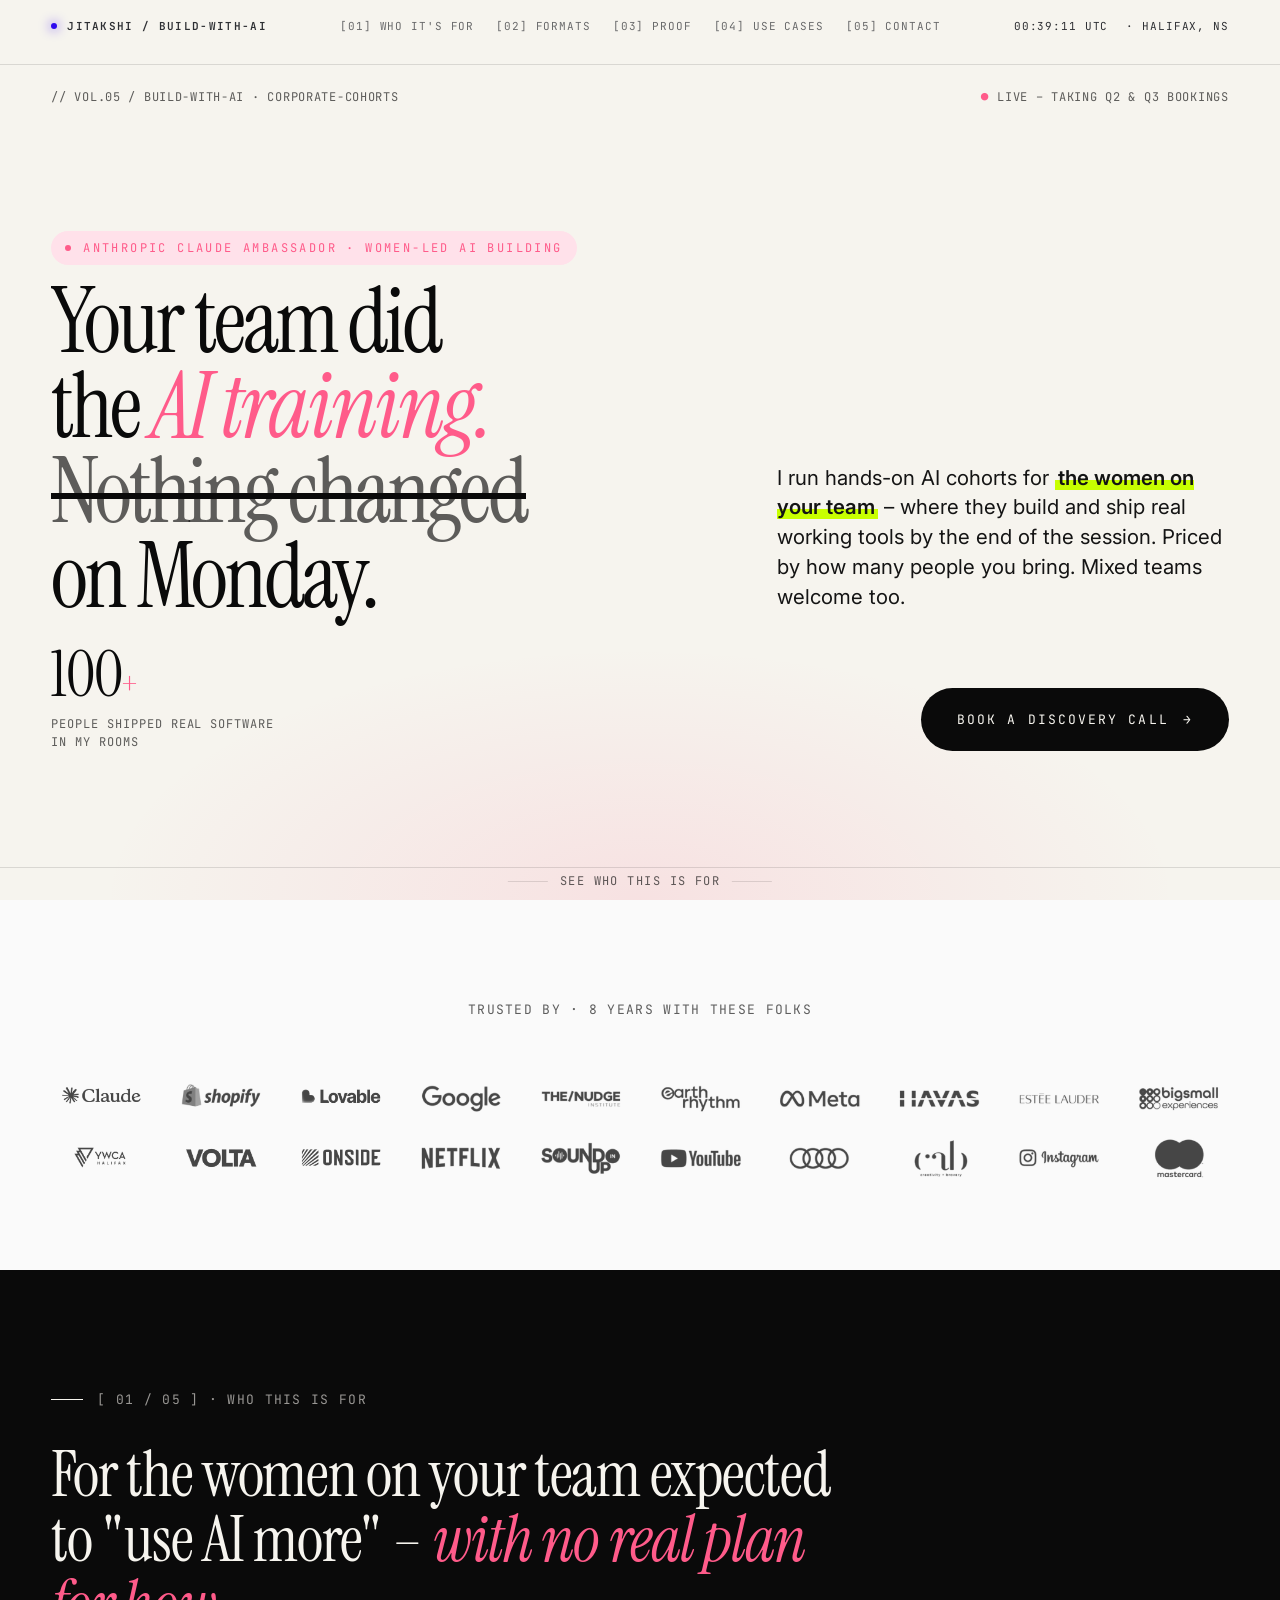
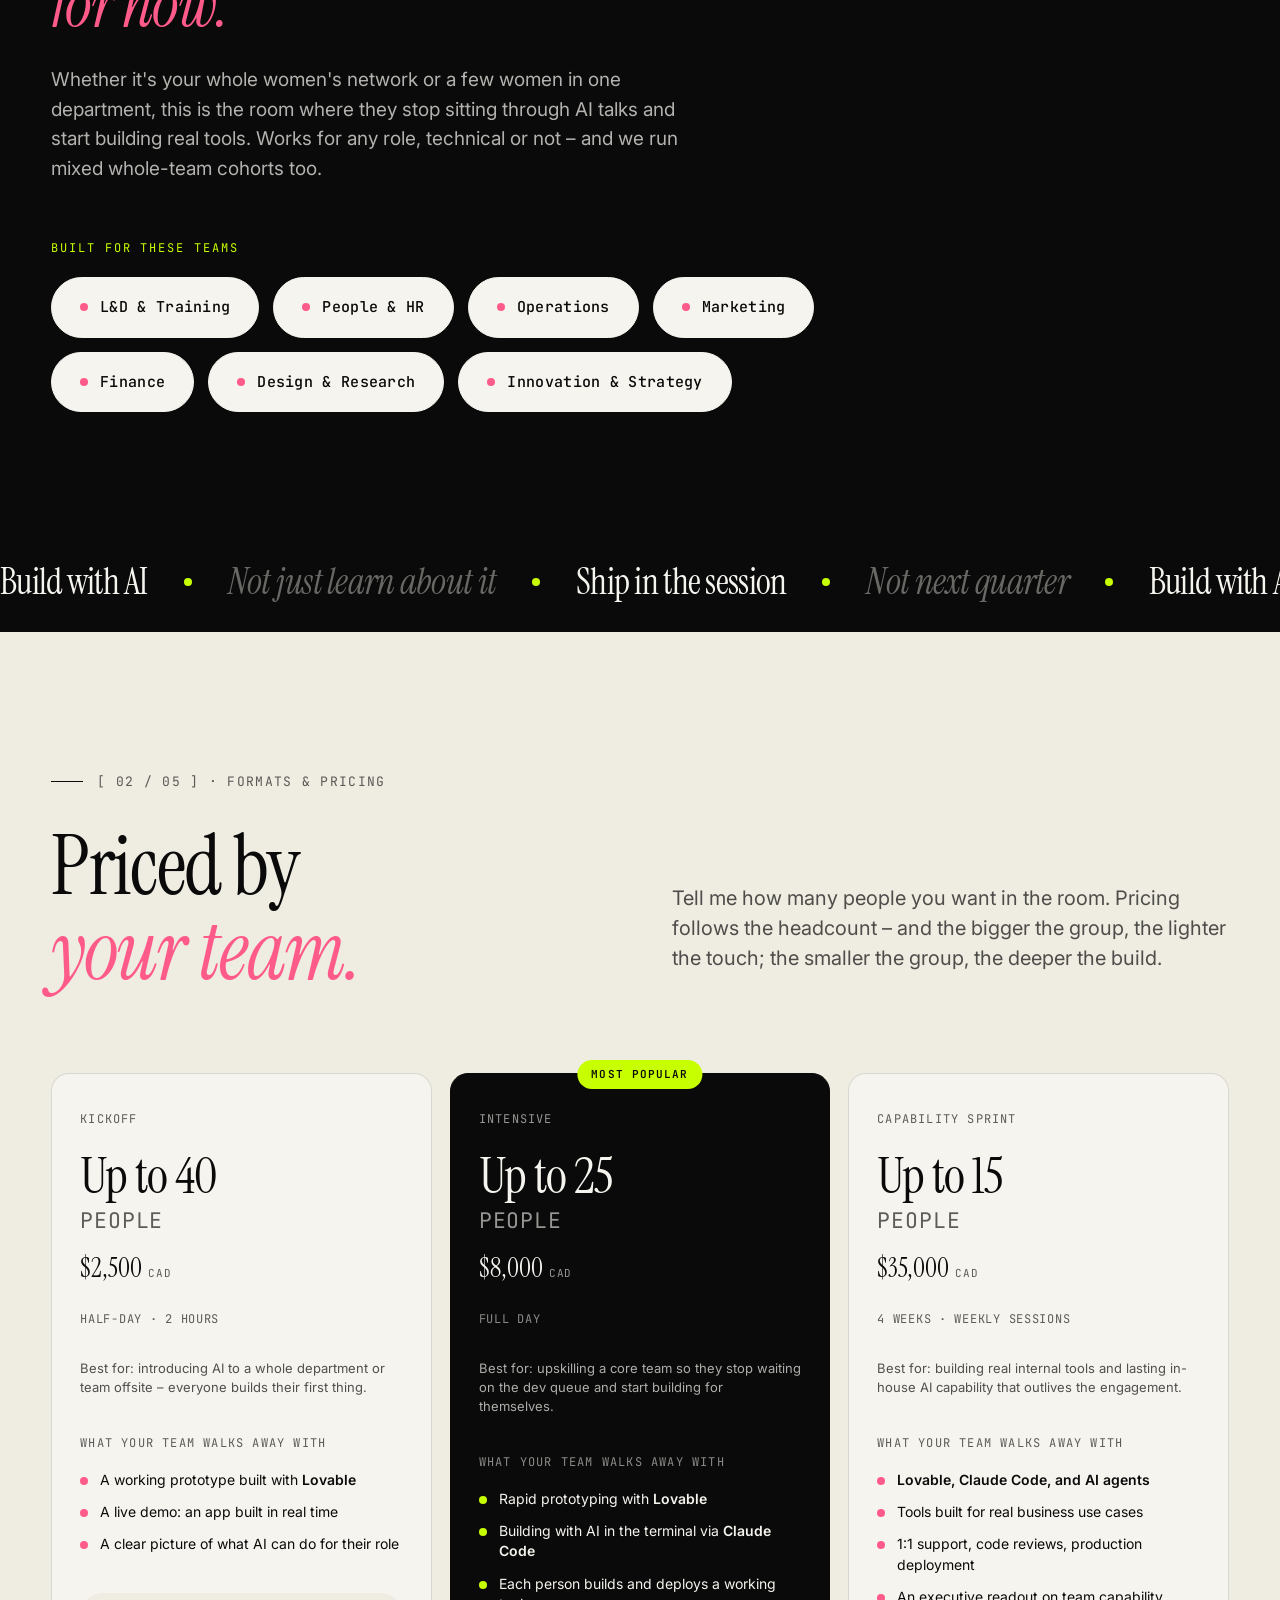
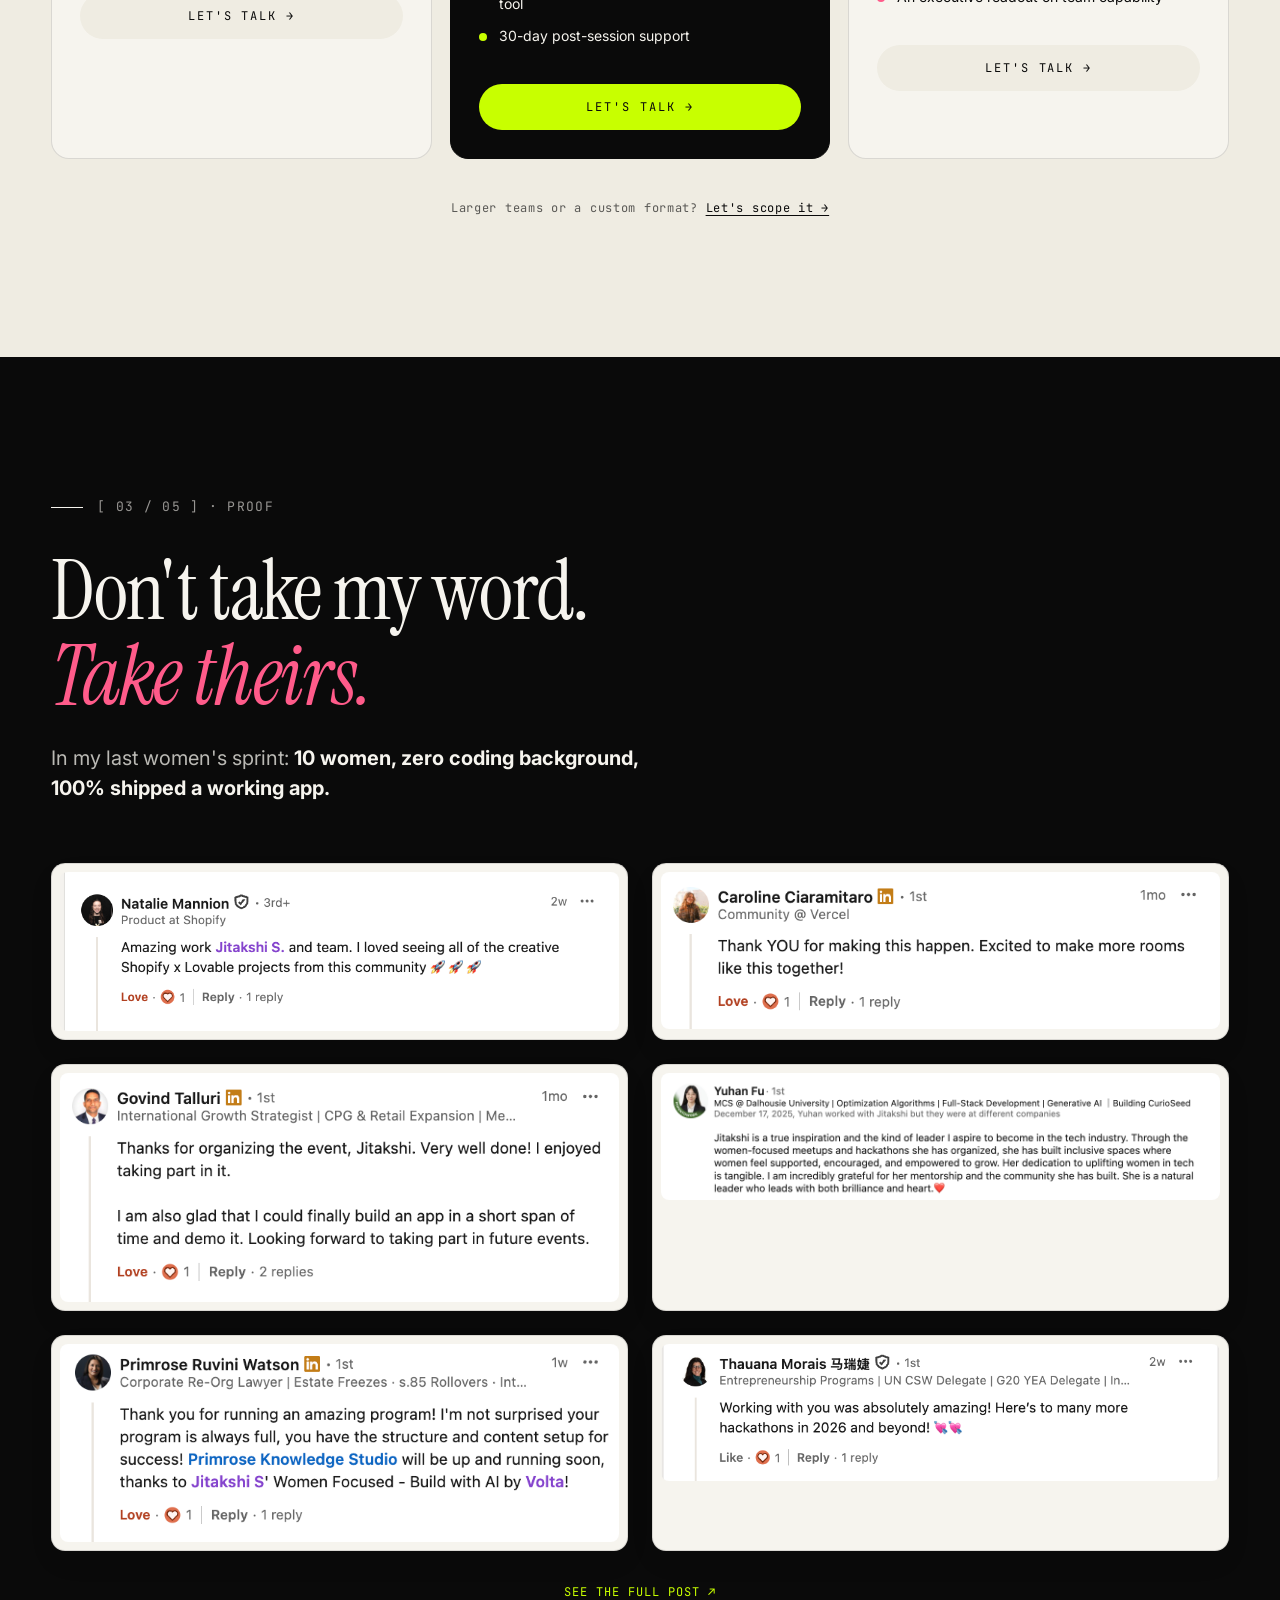
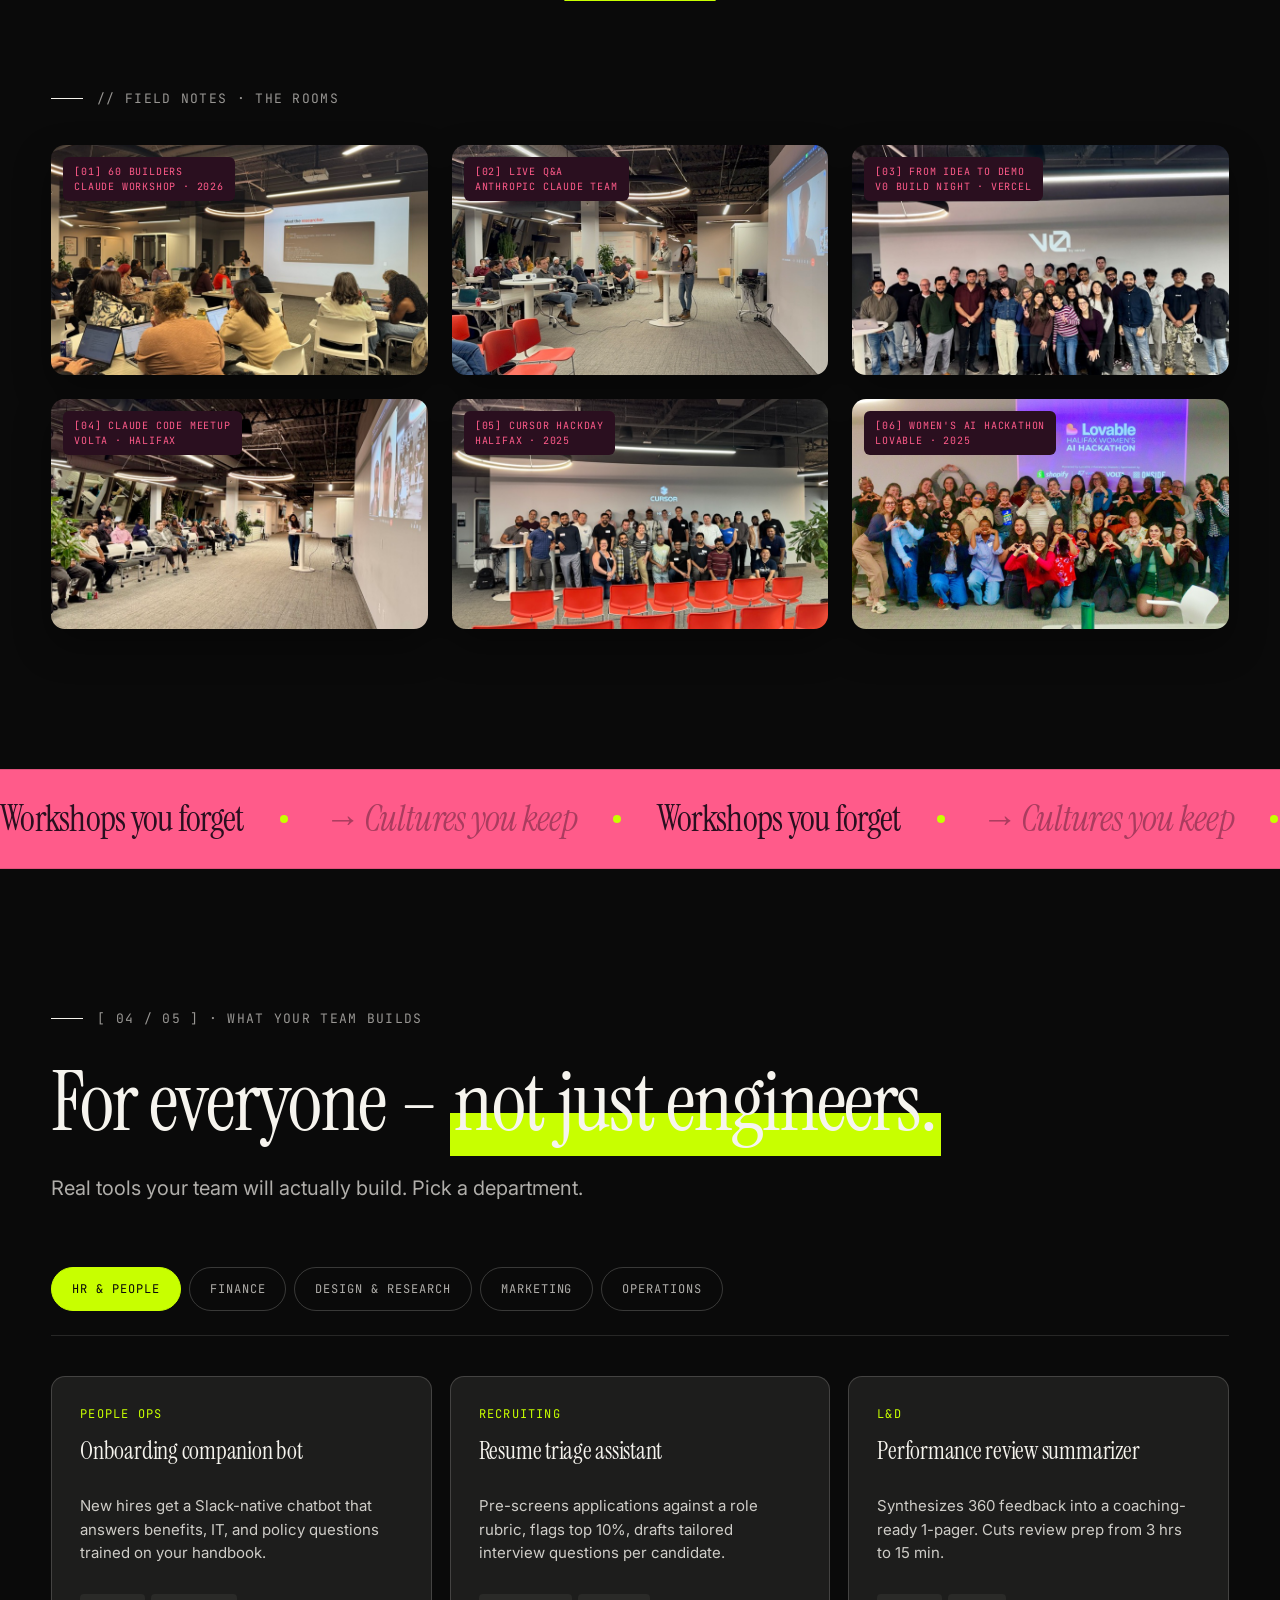
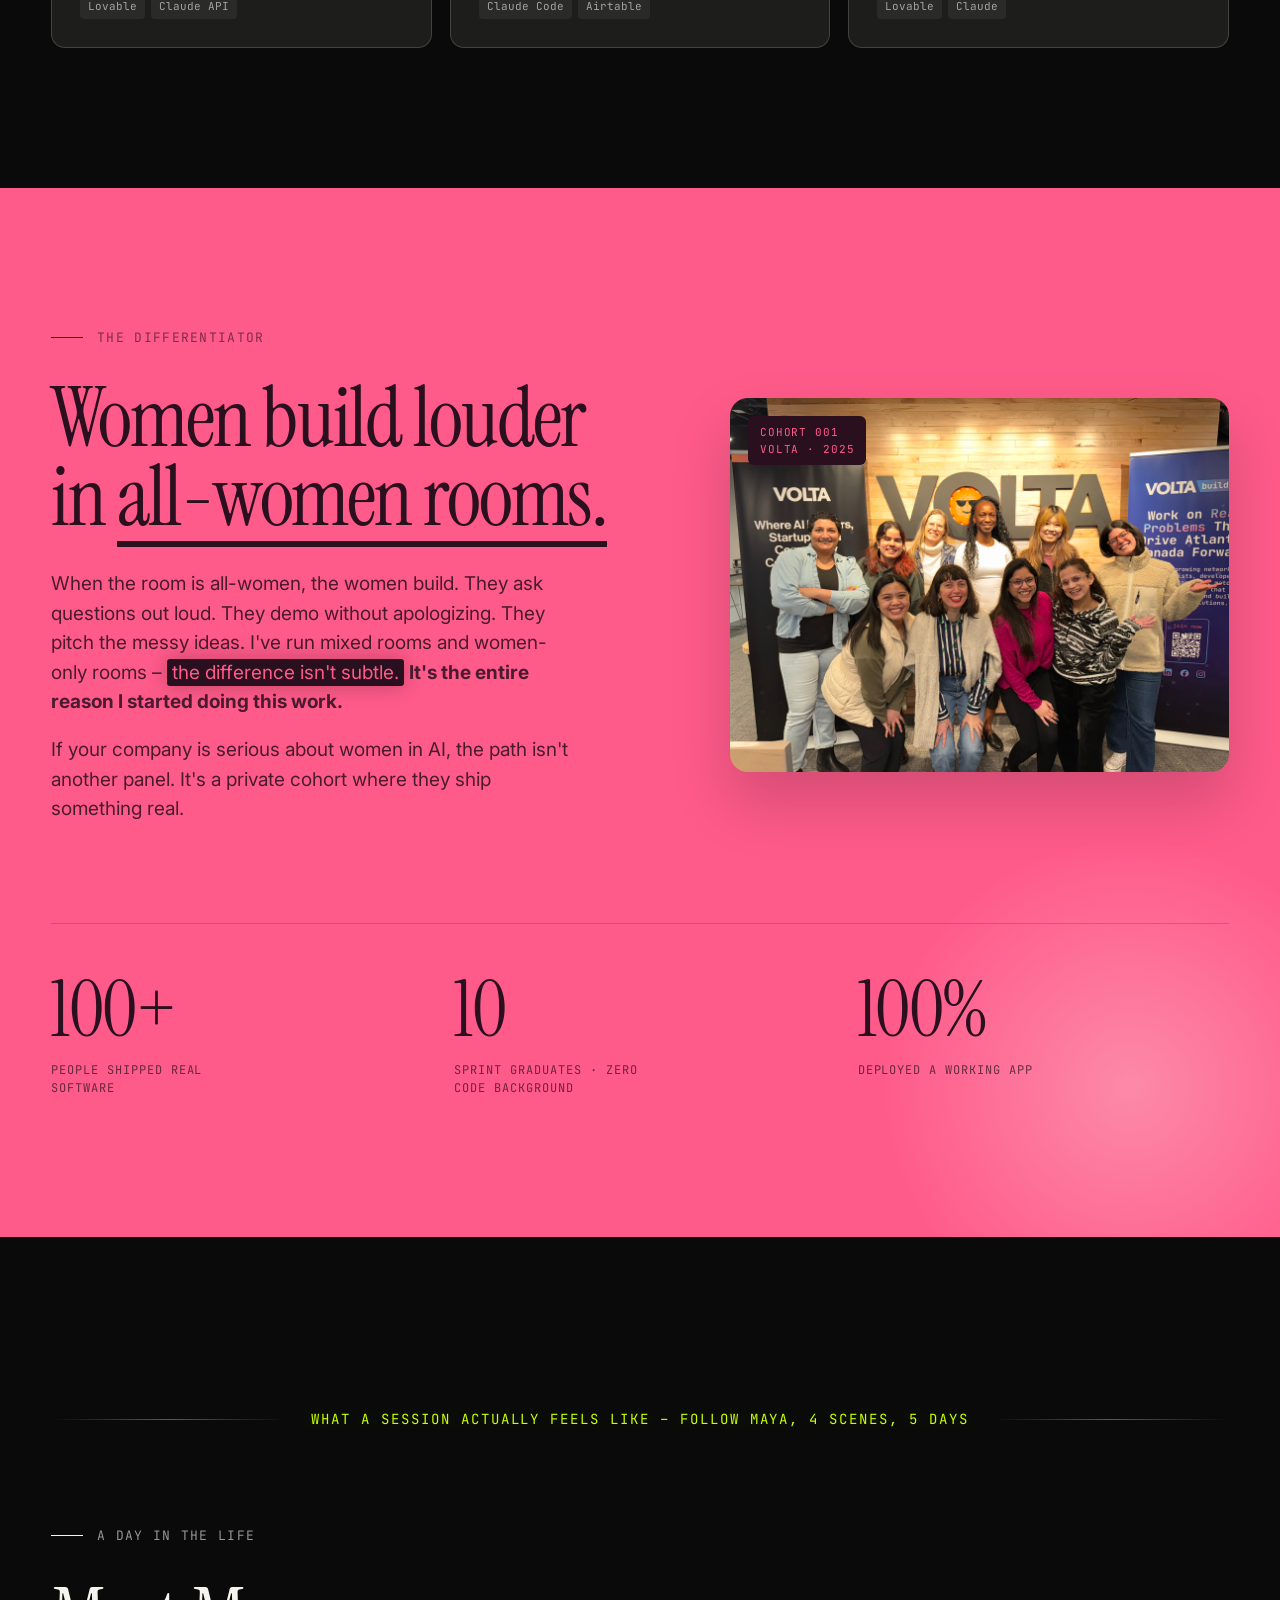
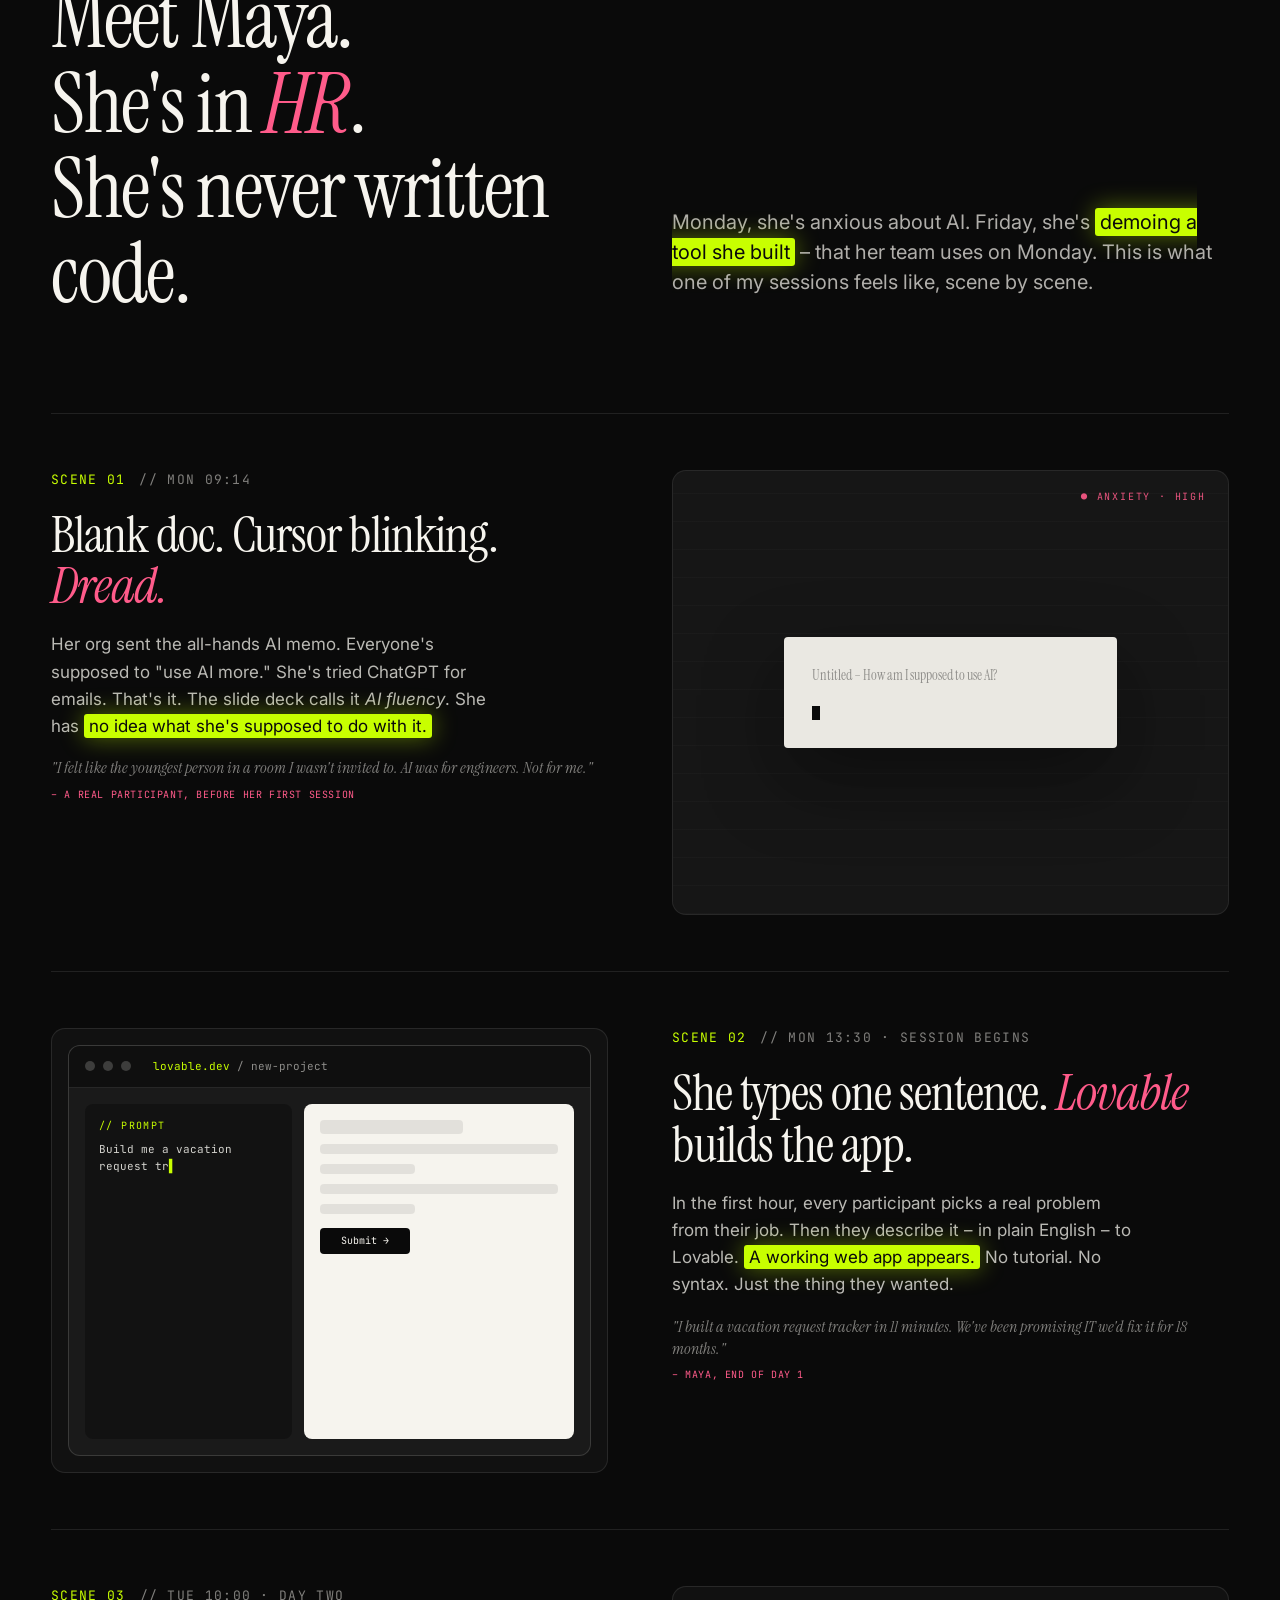
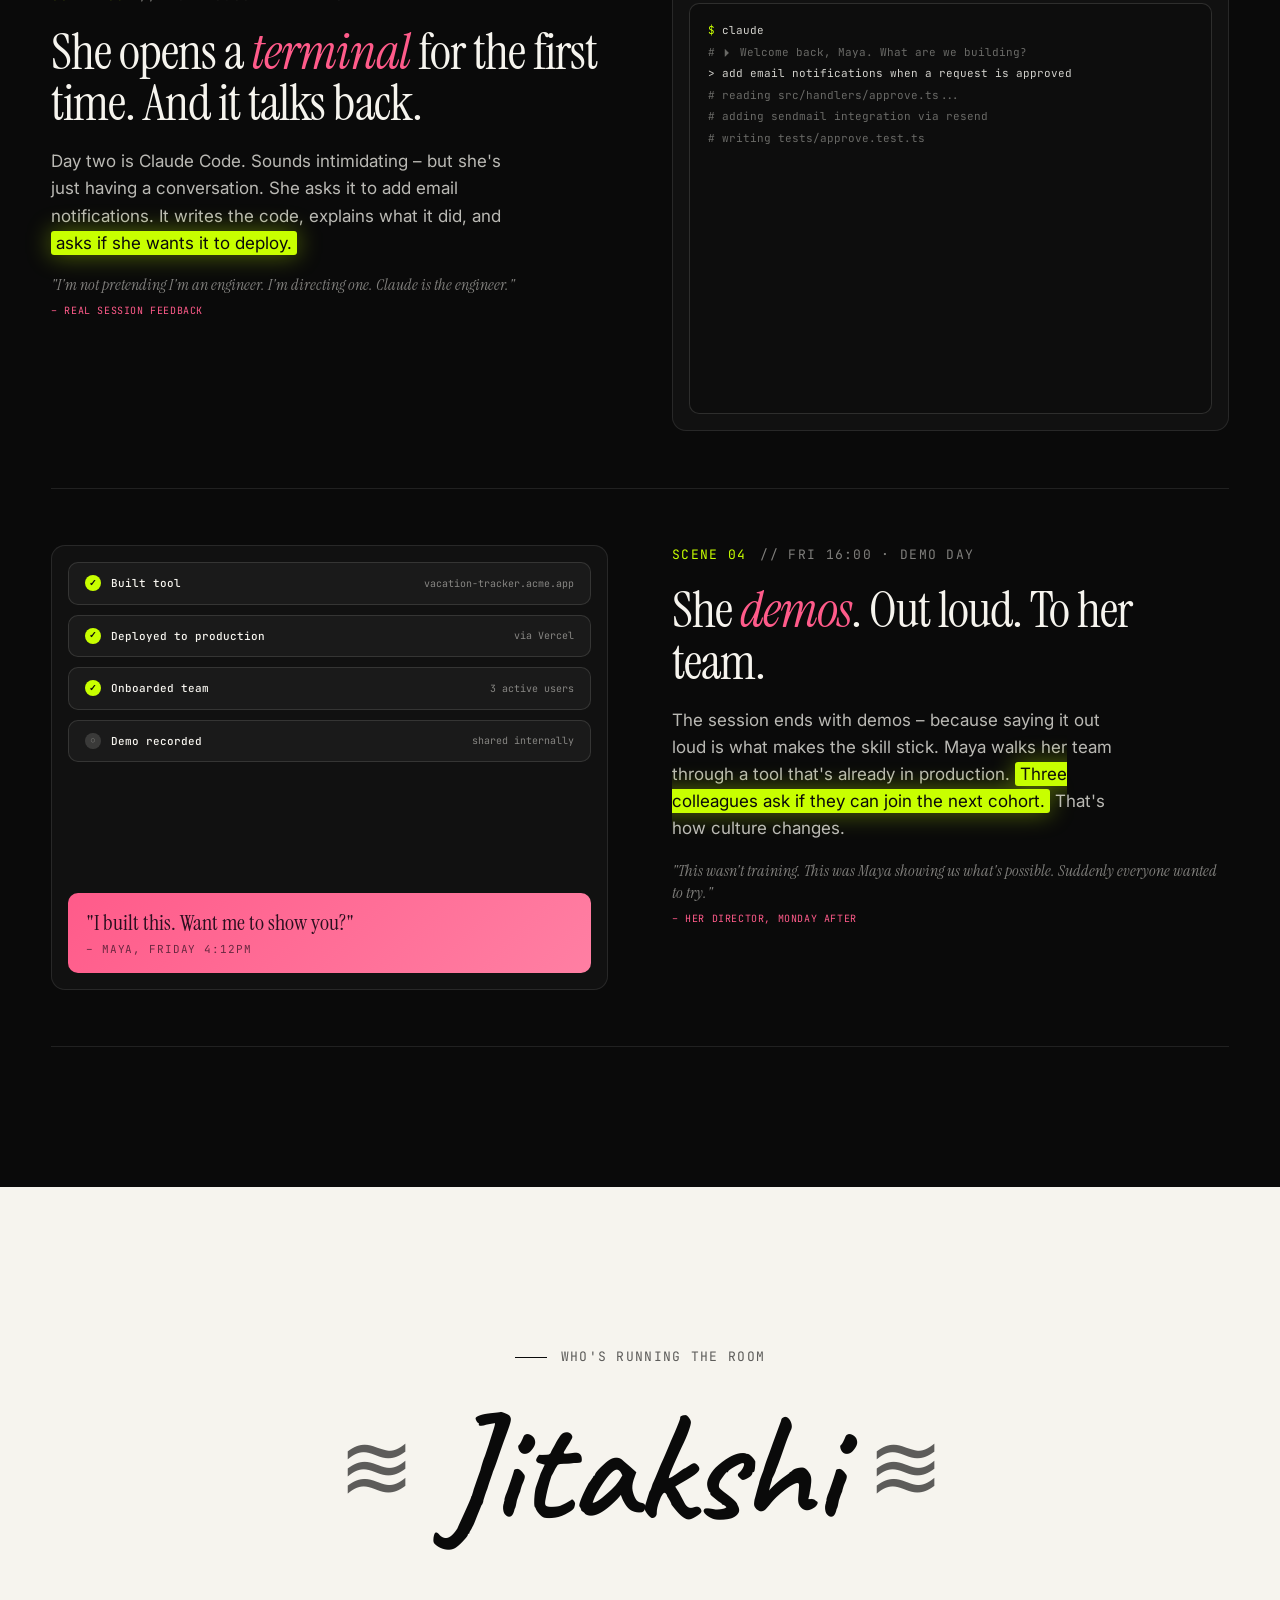
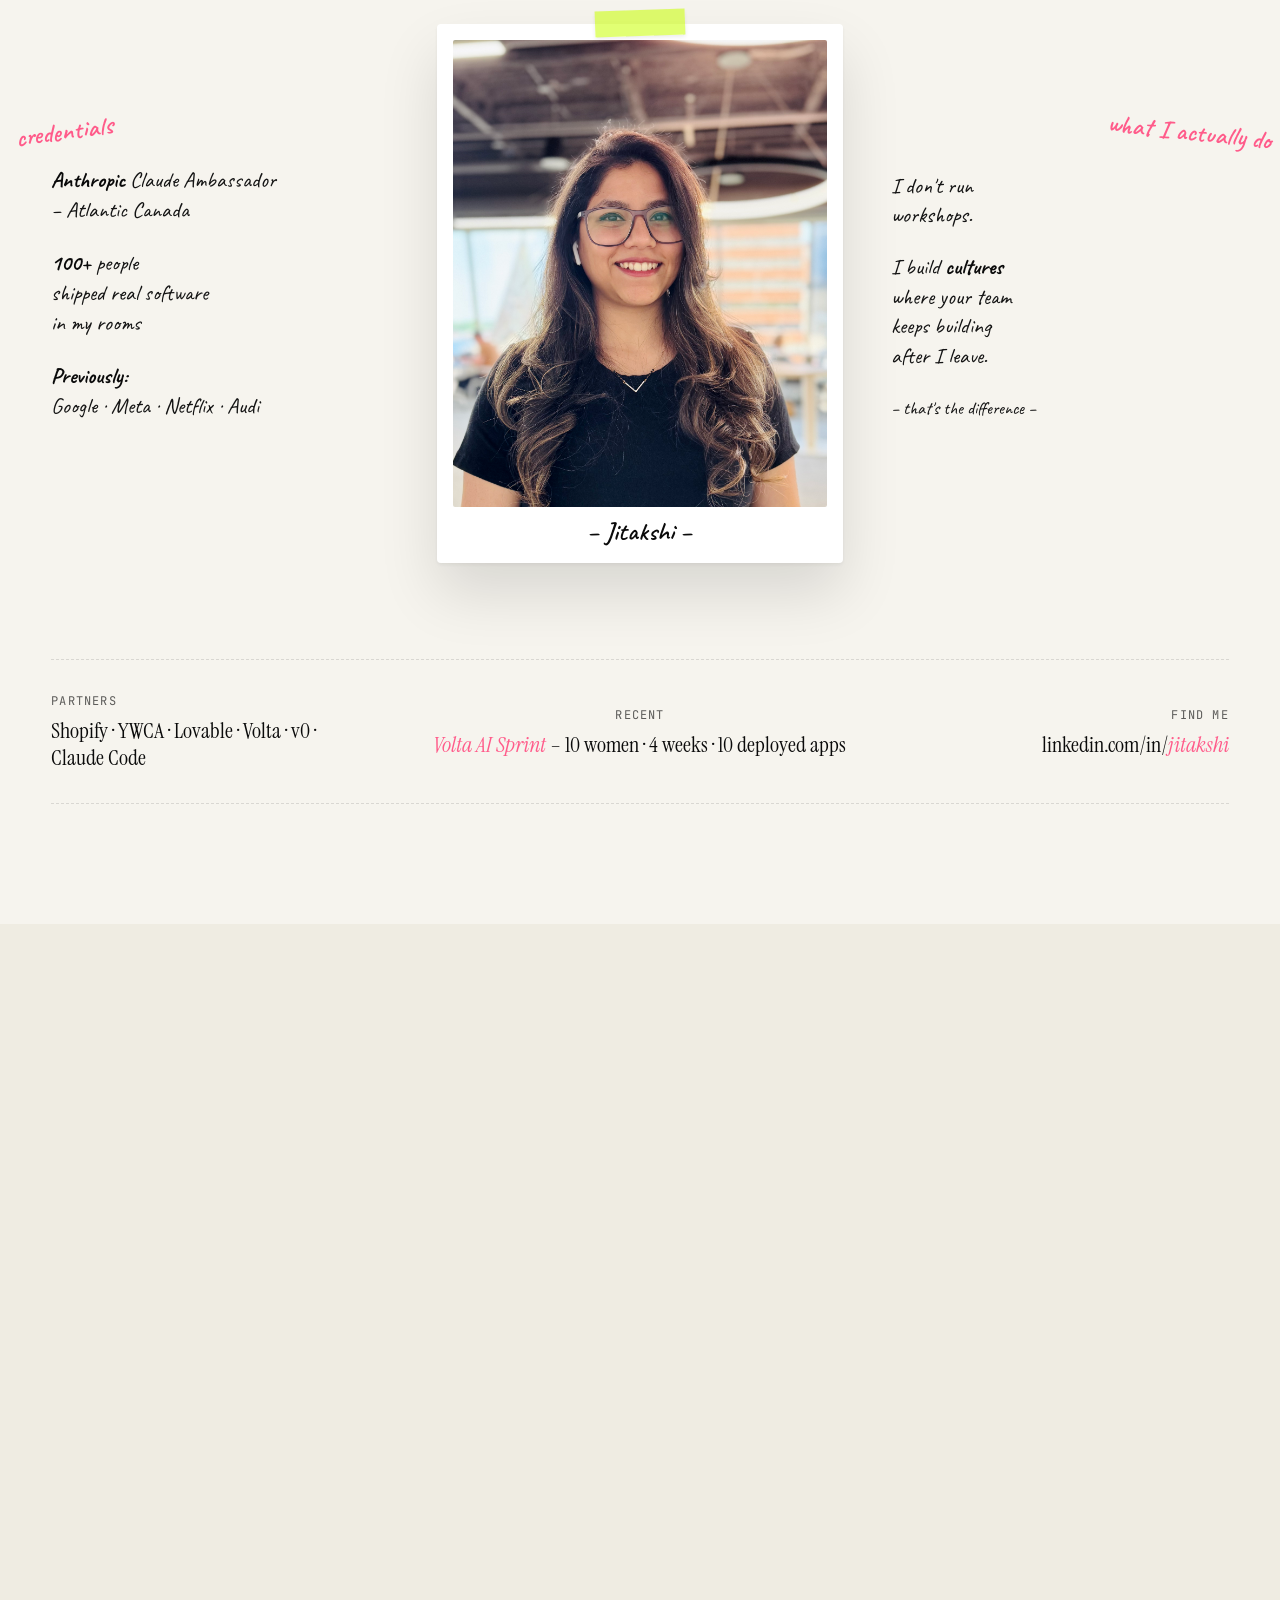
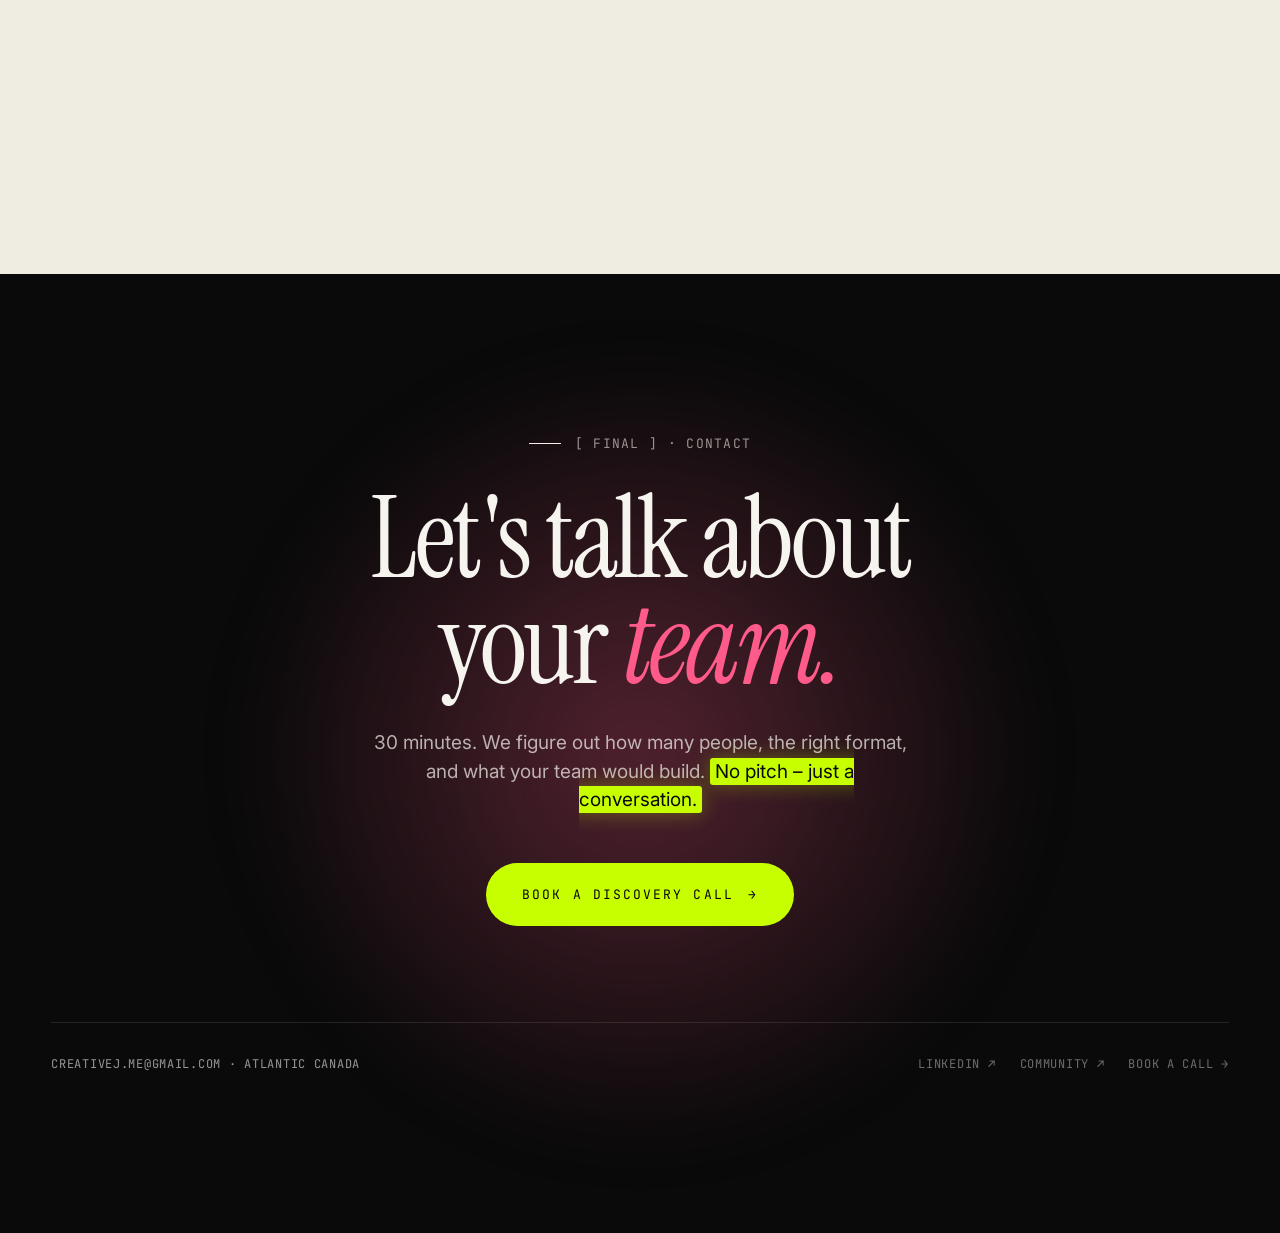
==== commit 7cd48739: "Add OG/Twitter meta tags and branded share image" ====
--- a/index.html
+++ b/index.html
@@ -4,7 +4,22 @@
 <meta charset="UTF-8" />
 <meta name="viewport" content="width=device-width, initial-scale=1.0" />
 <title>Build with AI – Jitakshi Sharma</title>
-<meta name="description" content="Hands-on AI cohorts for corporate teams. Your team won't just learn about AI – they'll ship working tools by the end of the session." />
+<meta name="description" content="Hands-on AI cohorts for corporate teams. Your team ships working tools by the end of the session, from a 2-hour spark to a 4-week sprint." />
+
+<!-- Open Graph / Facebook / LinkedIn -->
+<meta property="og:type" content="website" />
+<meta property="og:url" content="https://build.creativej.me/" />
+<meta property="og:title" content="Build with AI – hands-on AI cohorts for your team" />
+<meta property="og:description" content="Your team ships real working tools by the end of the session, from a 2-hour spark to a 4-week sprint. Led by an Anthropic Claude Ambassador." />
+<meta property="og:image" content="https://build.creativej.me/og-image.png" />
+<meta property="og:site_name" content="Build with AI · Jitakshi" />
+
+<!-- Twitter -->
+<meta name="twitter:card" content="summary_large_image" />
+<meta name="twitter:title" content="Build with AI – hands-on AI cohorts for your team" />
+<meta name="twitter:description" content="Your team ships real working tools by the end of the session, from a 2-hour spark to a 4-week sprint." />
+<meta name="twitter:image" content="https://build.creativej.me/og-image.png" />
+
 <link rel="preconnect" href="https://fonts.googleapis.com" />
 <link rel="preconnect" href="https://fonts.gstatic.com" crossorigin />
 <link href="https://fonts.googleapis.com/css2?family=Instrument+Serif:ital@0;1&family=Inter:wght@400;500;600;700&family=Caveat:wght@500;600;700&family=JetBrains+Mono:wght@400;500&display=swap" rel="stylesheet" />
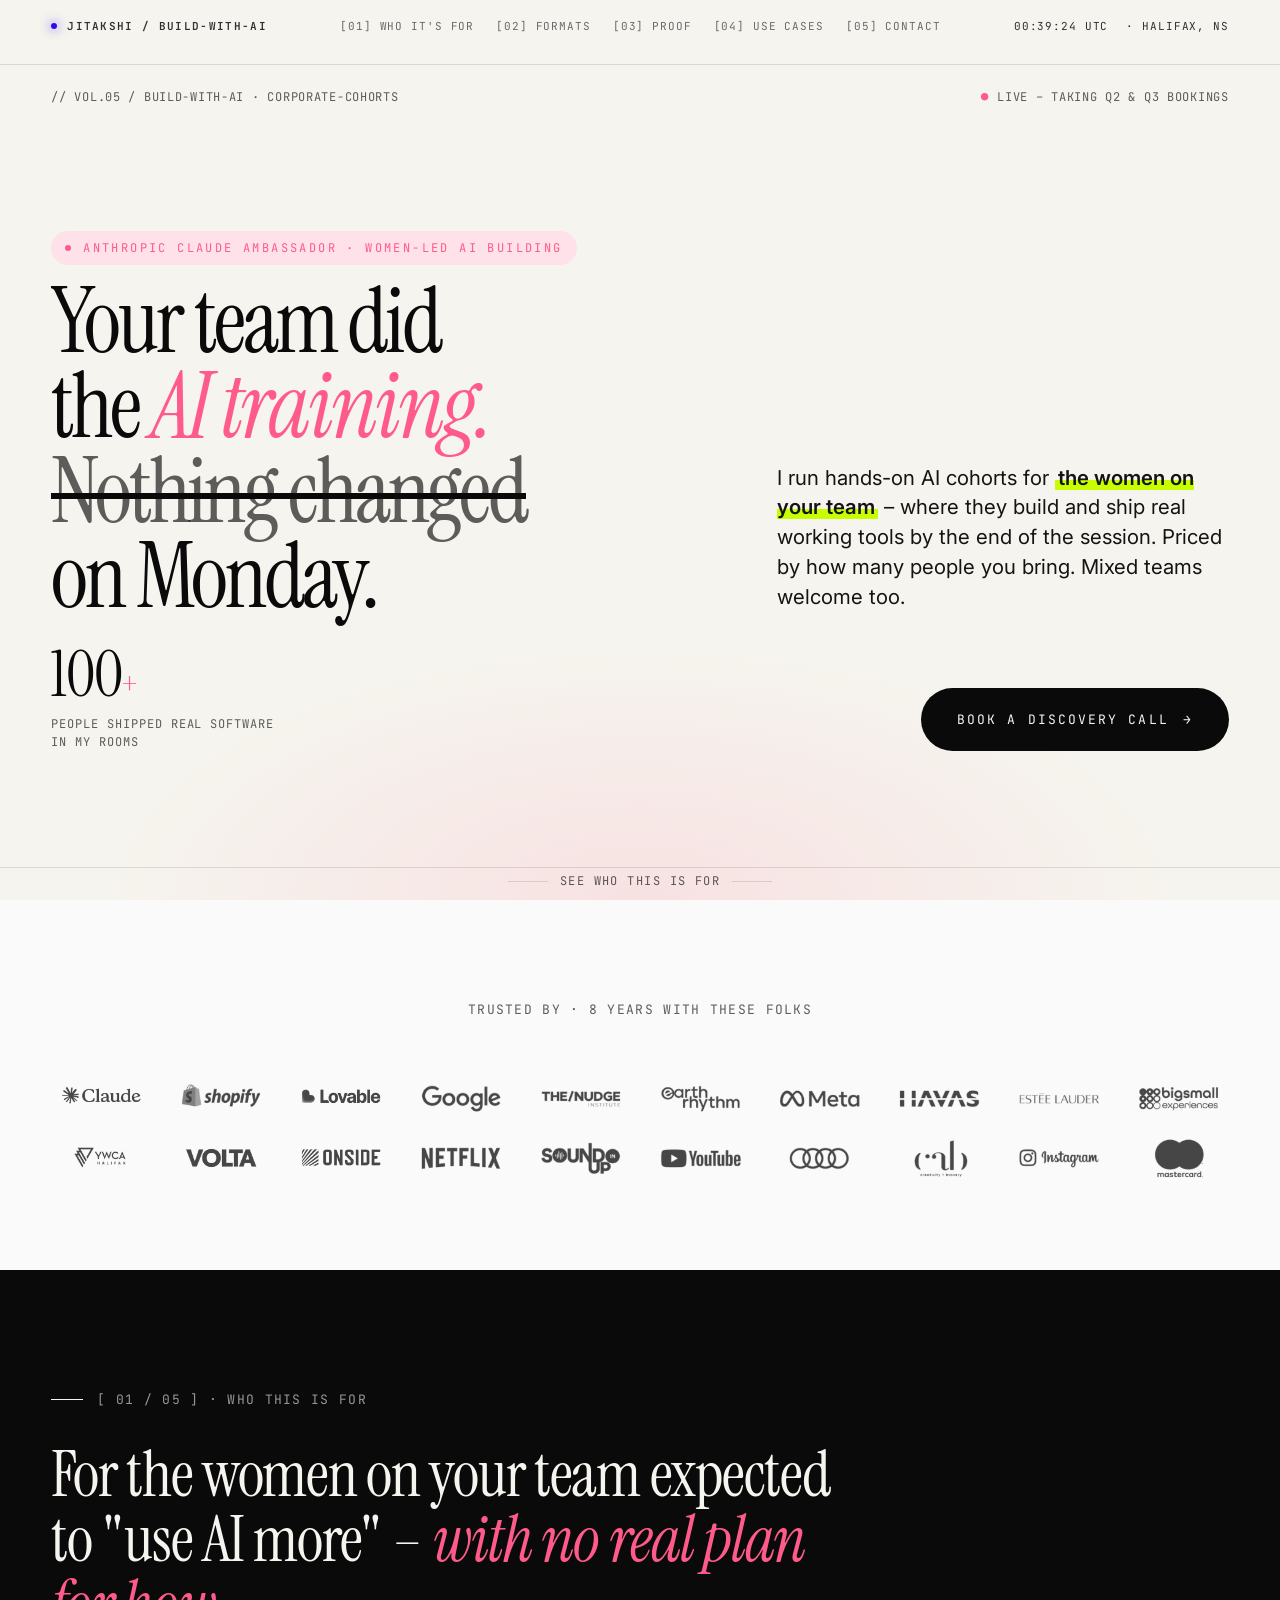
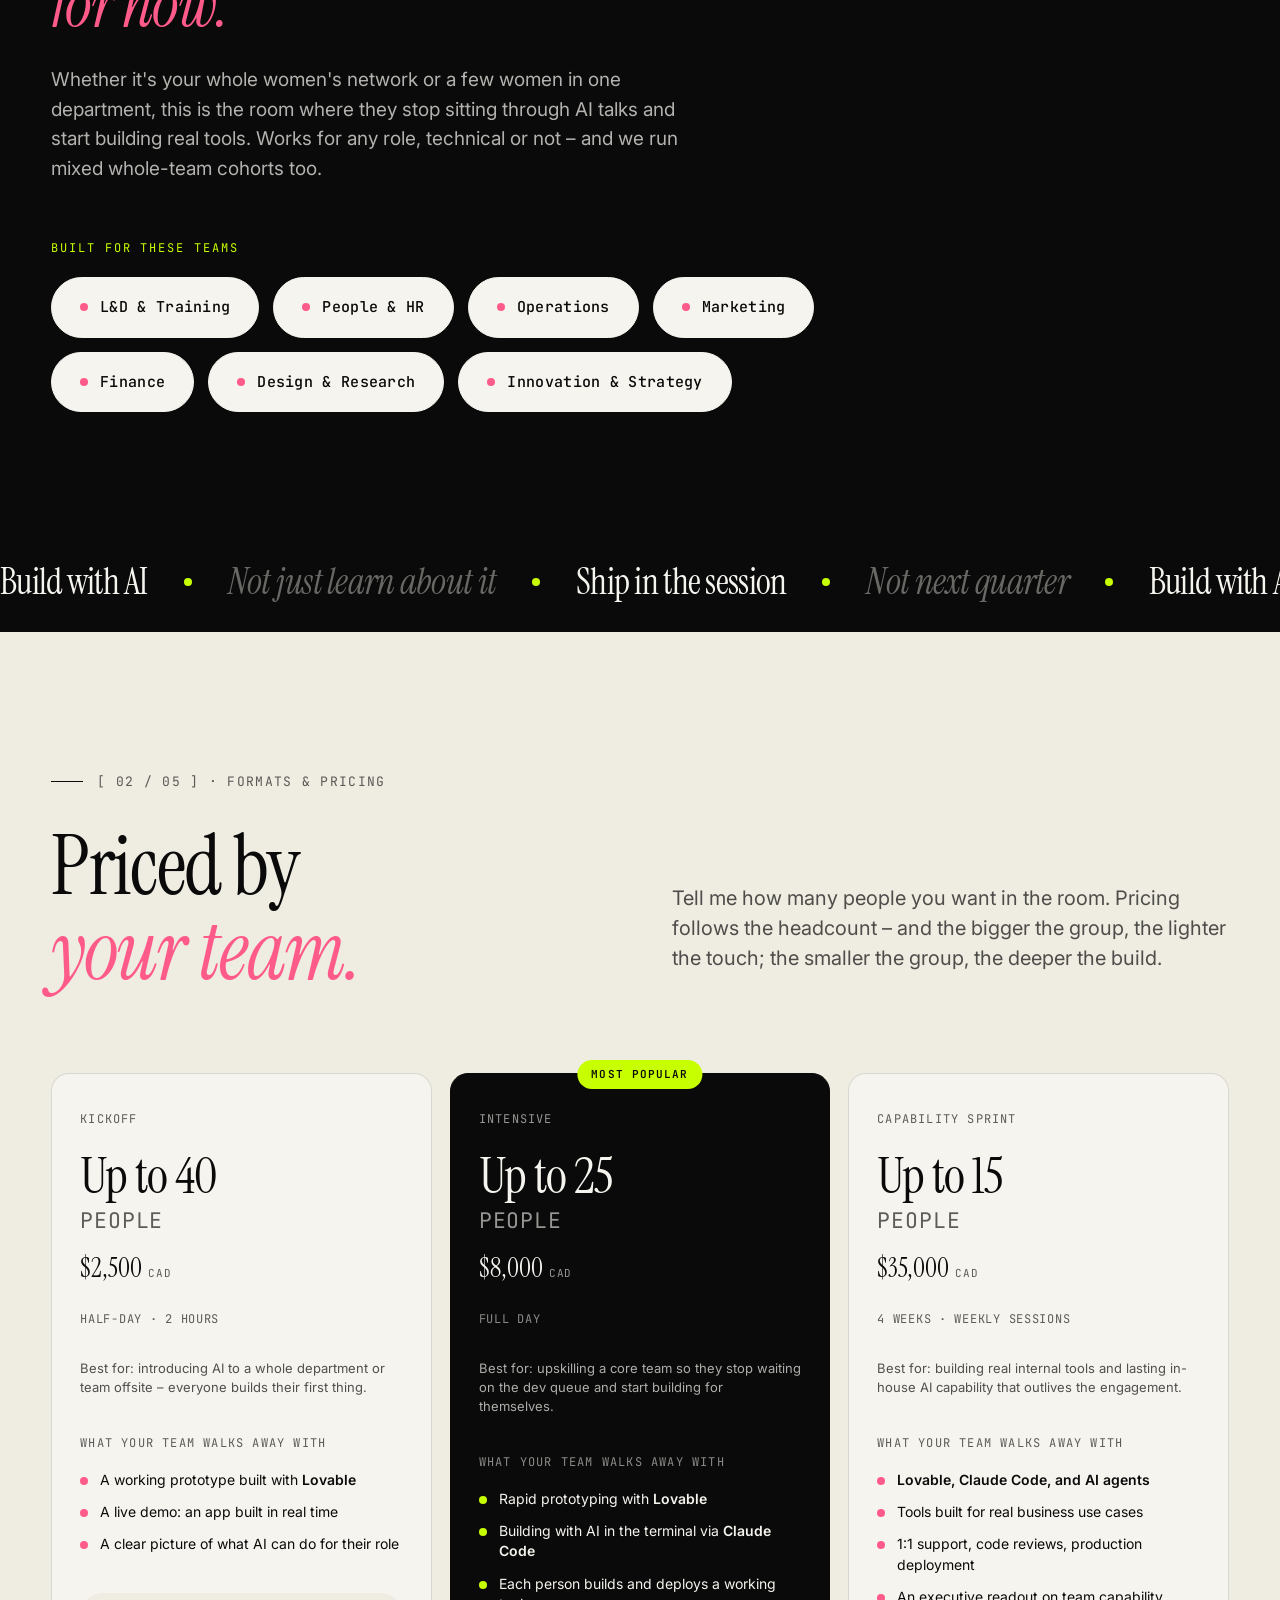
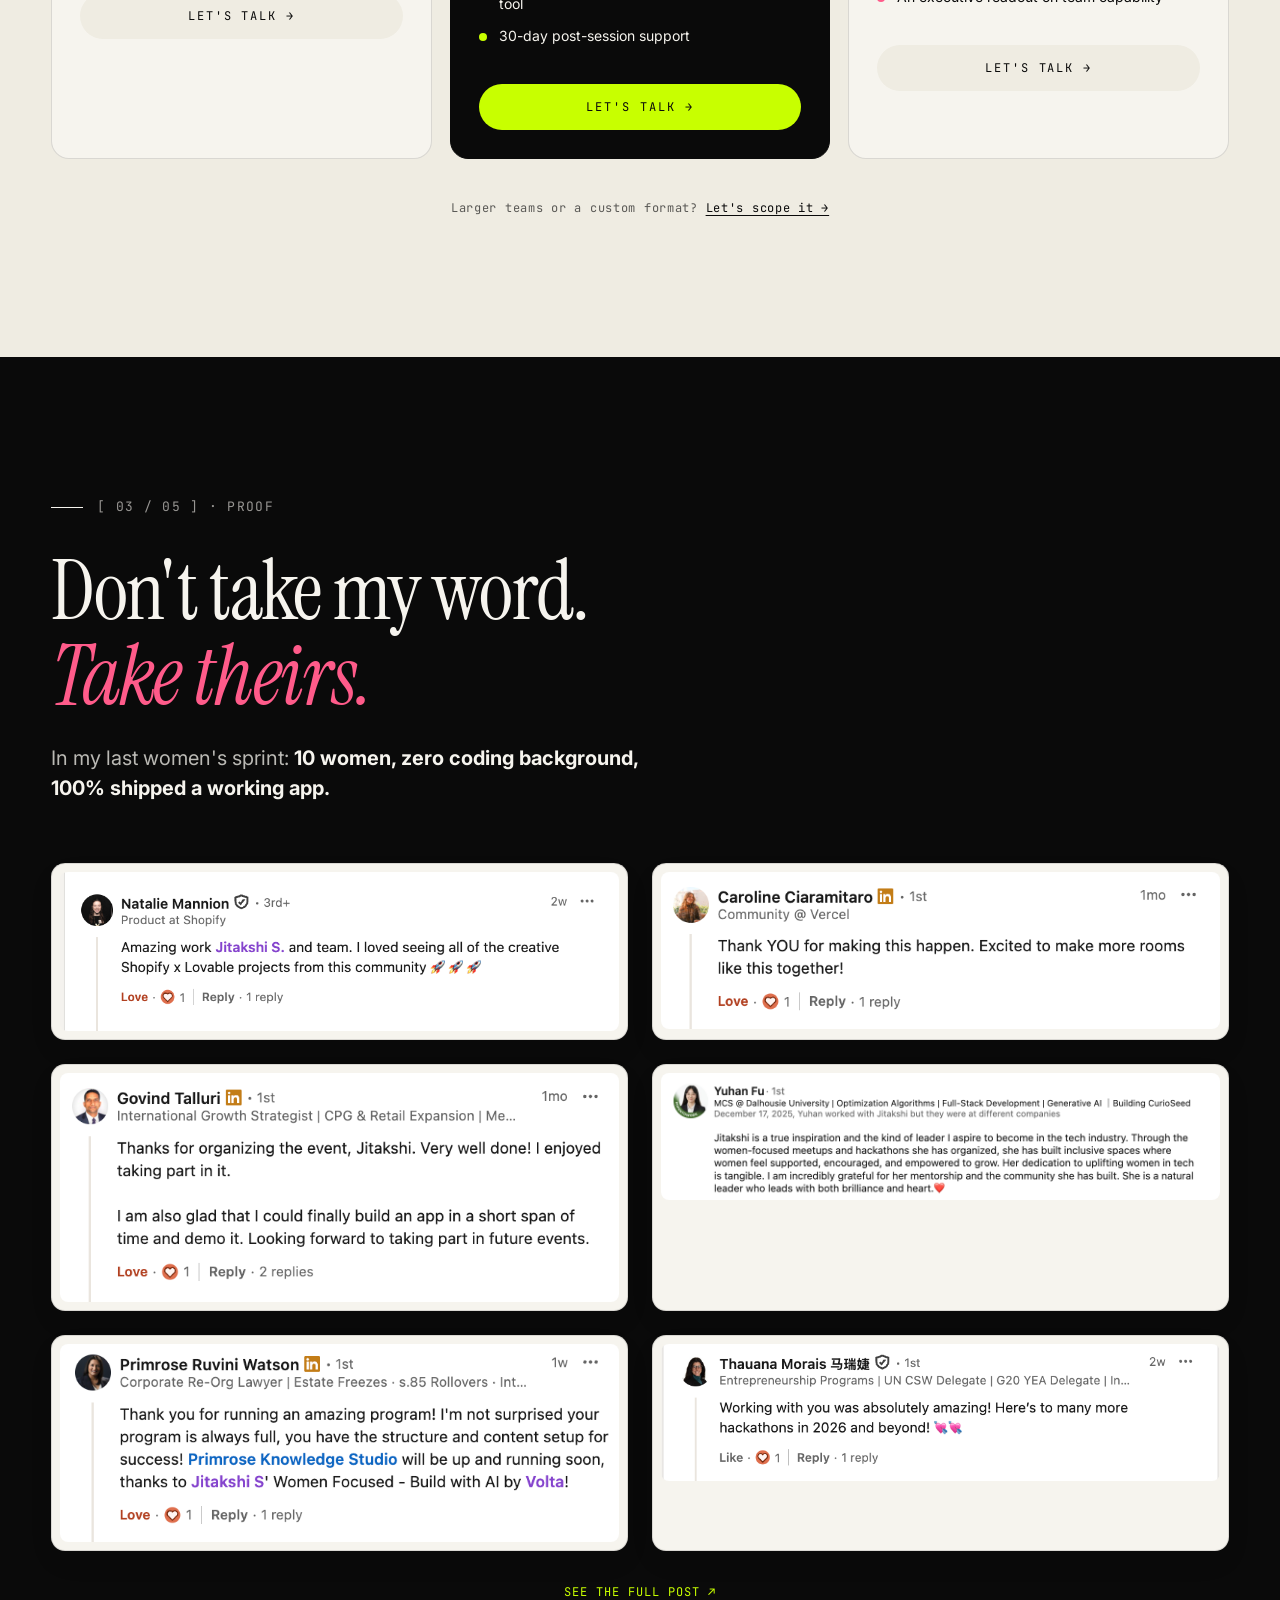
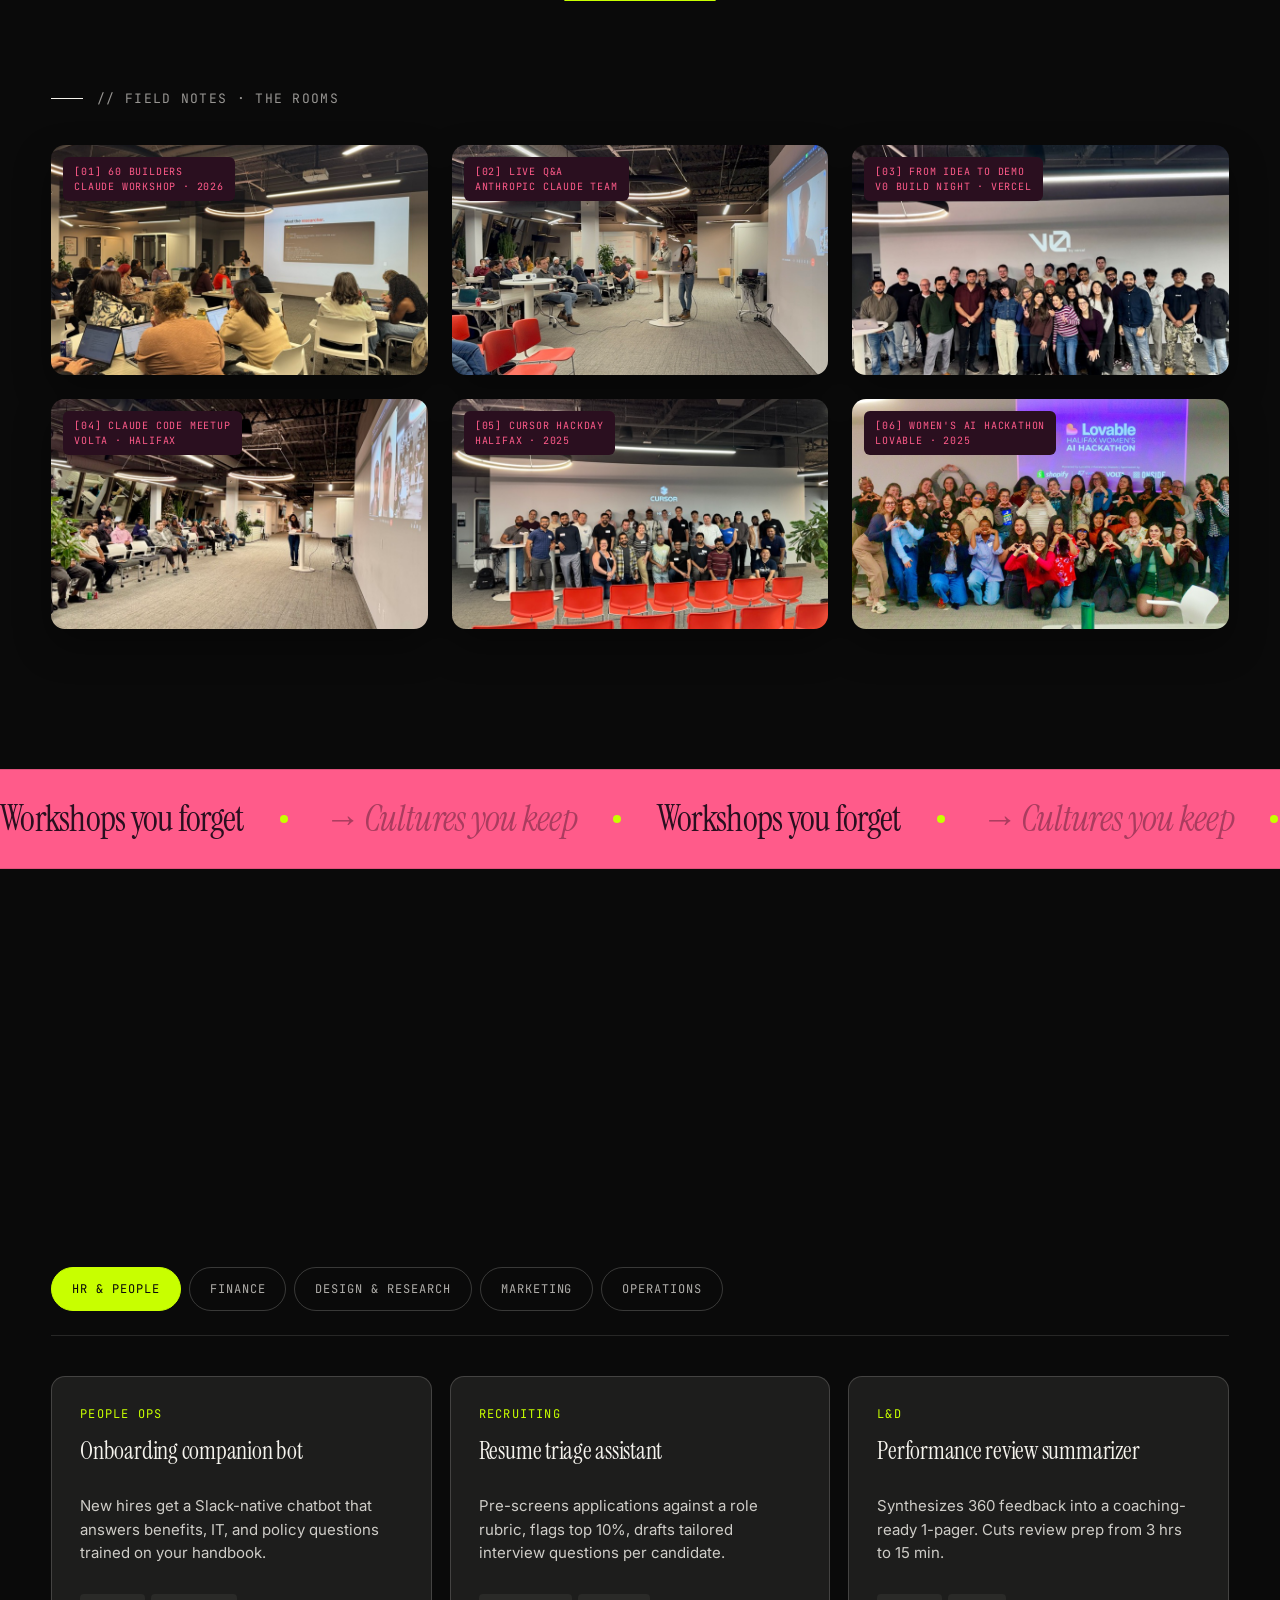
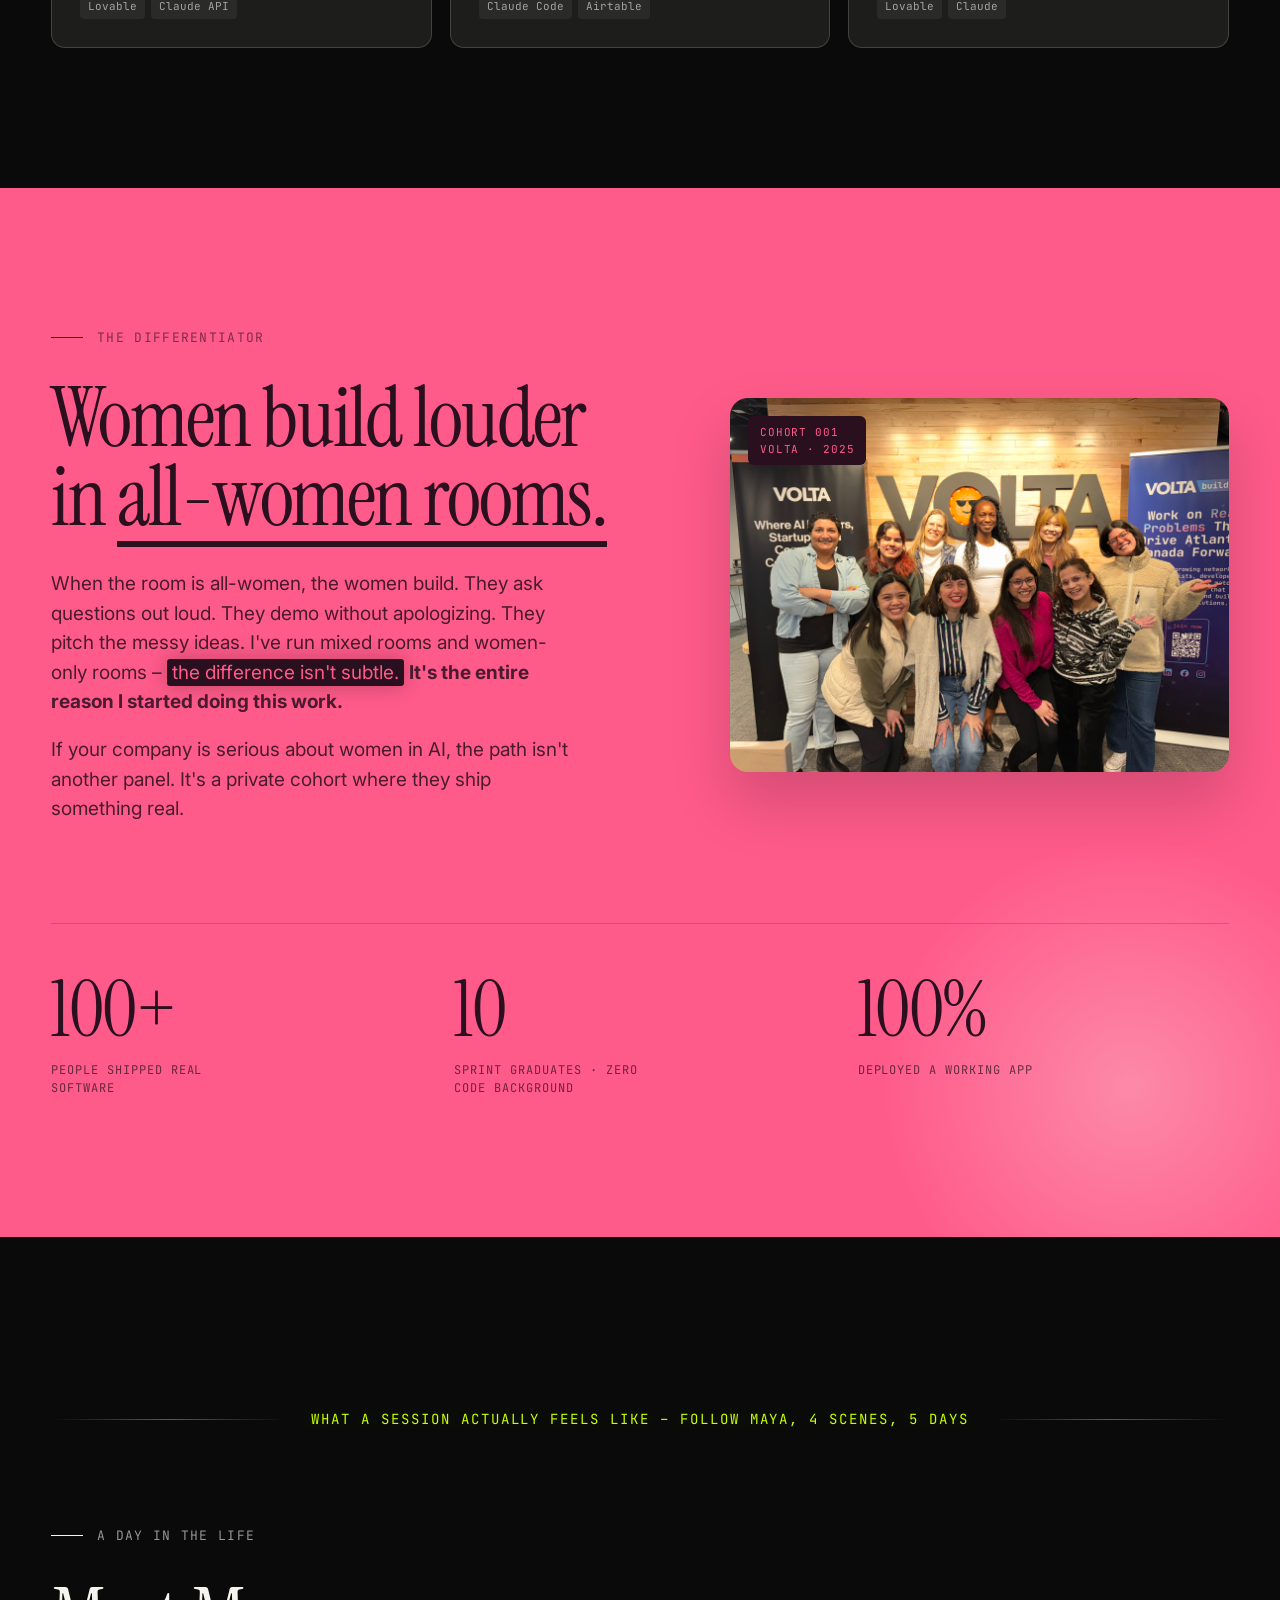
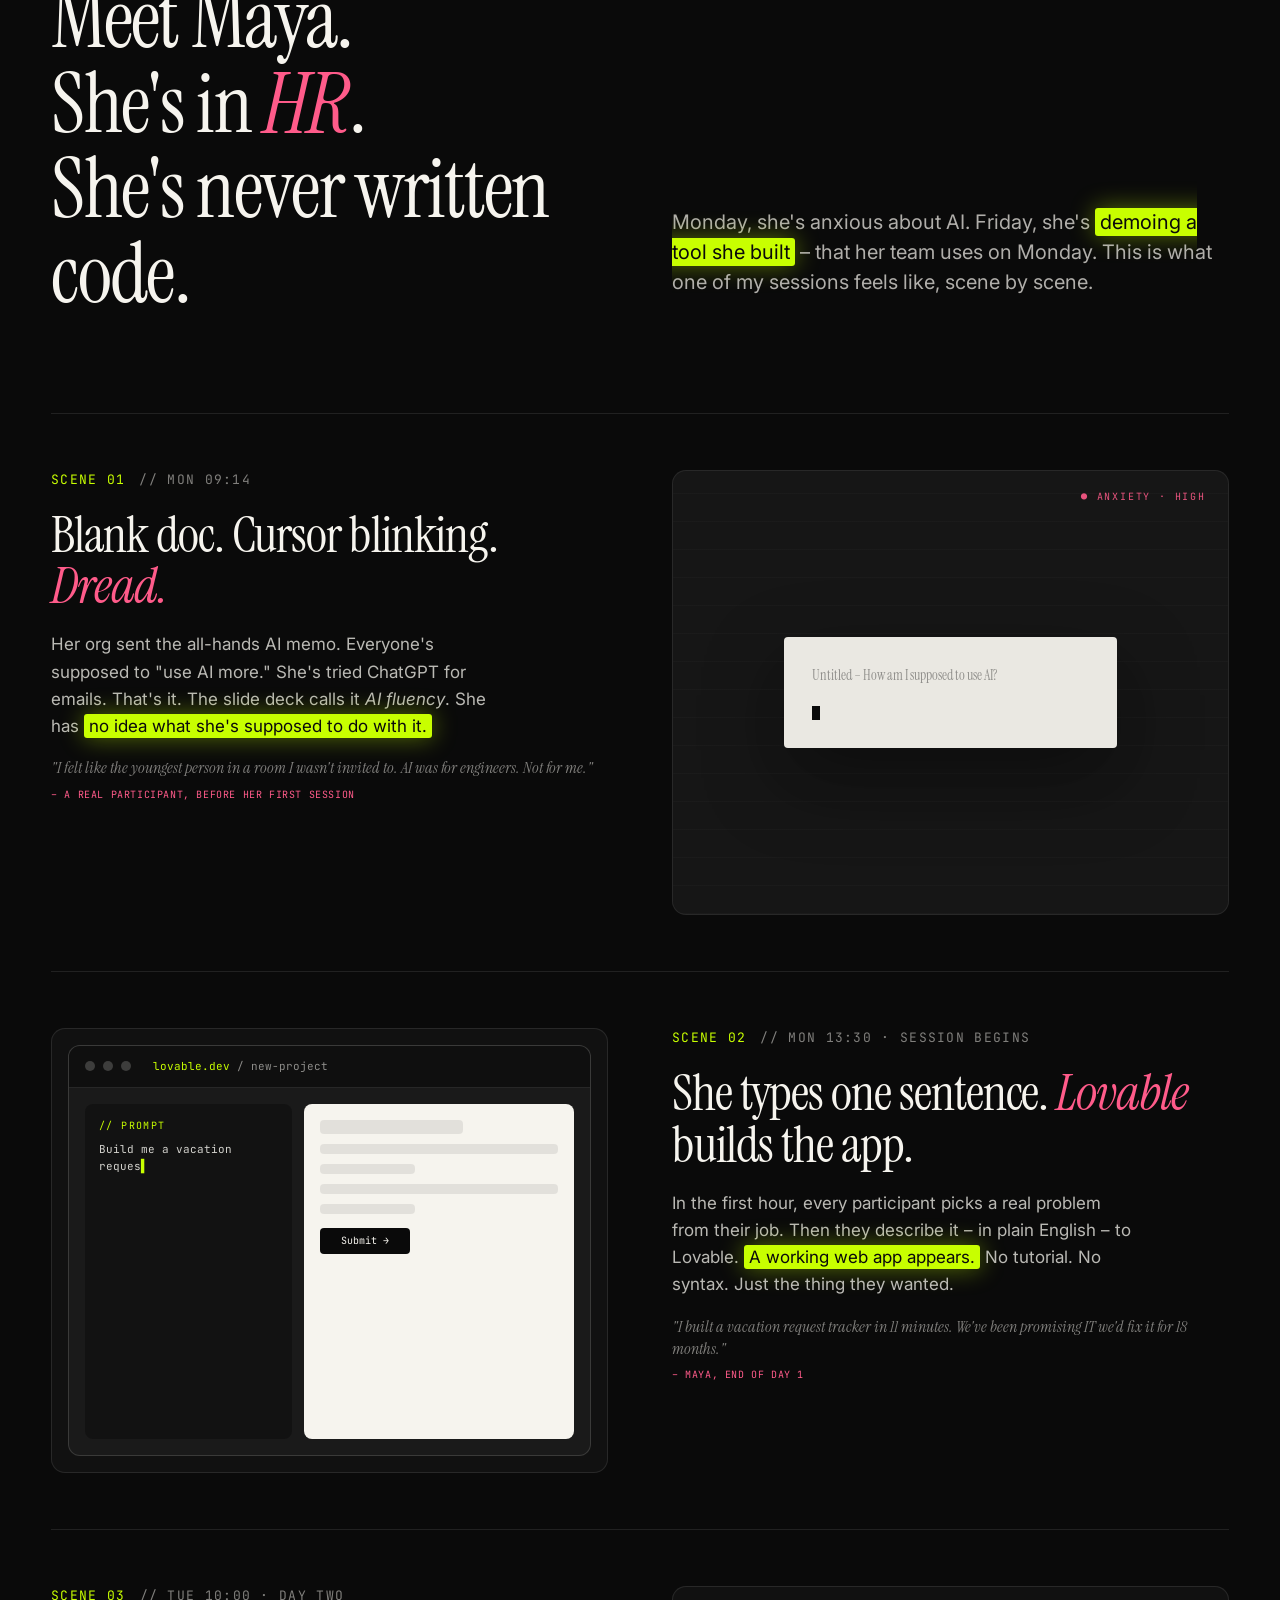
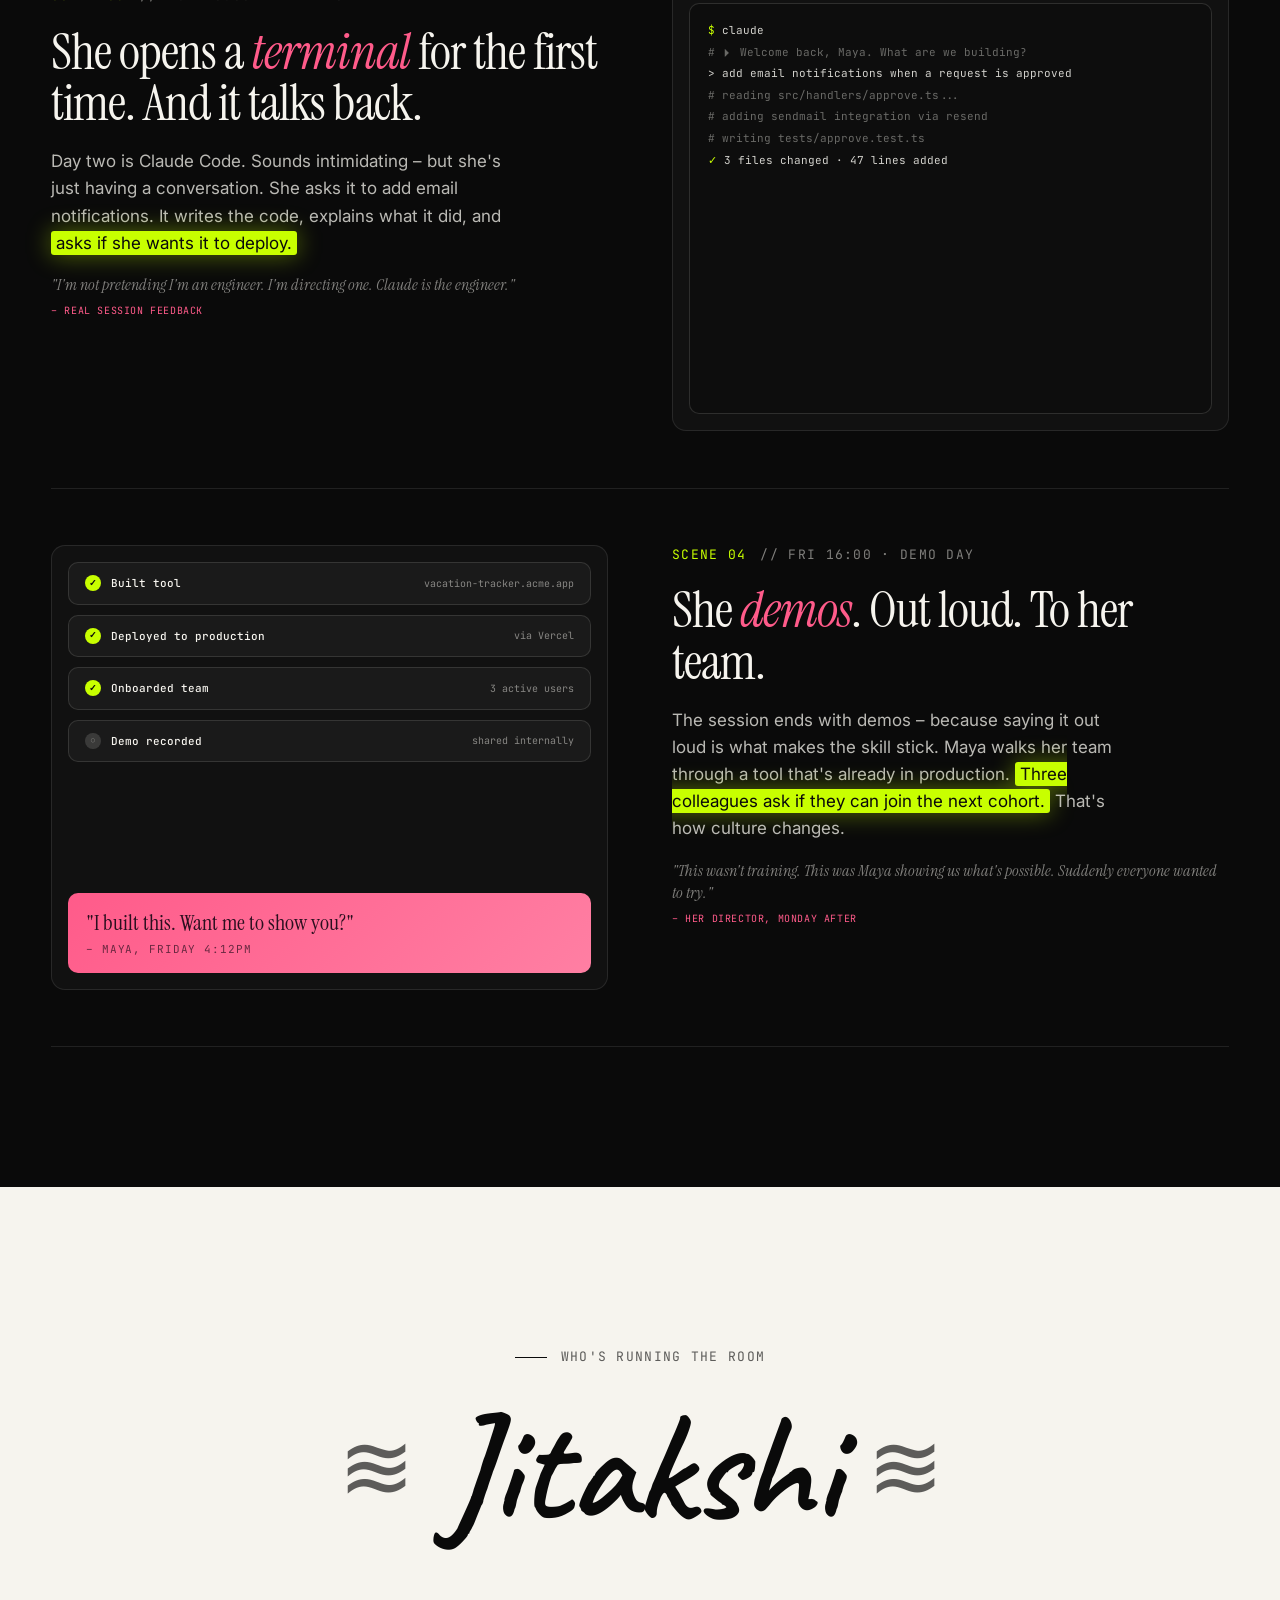
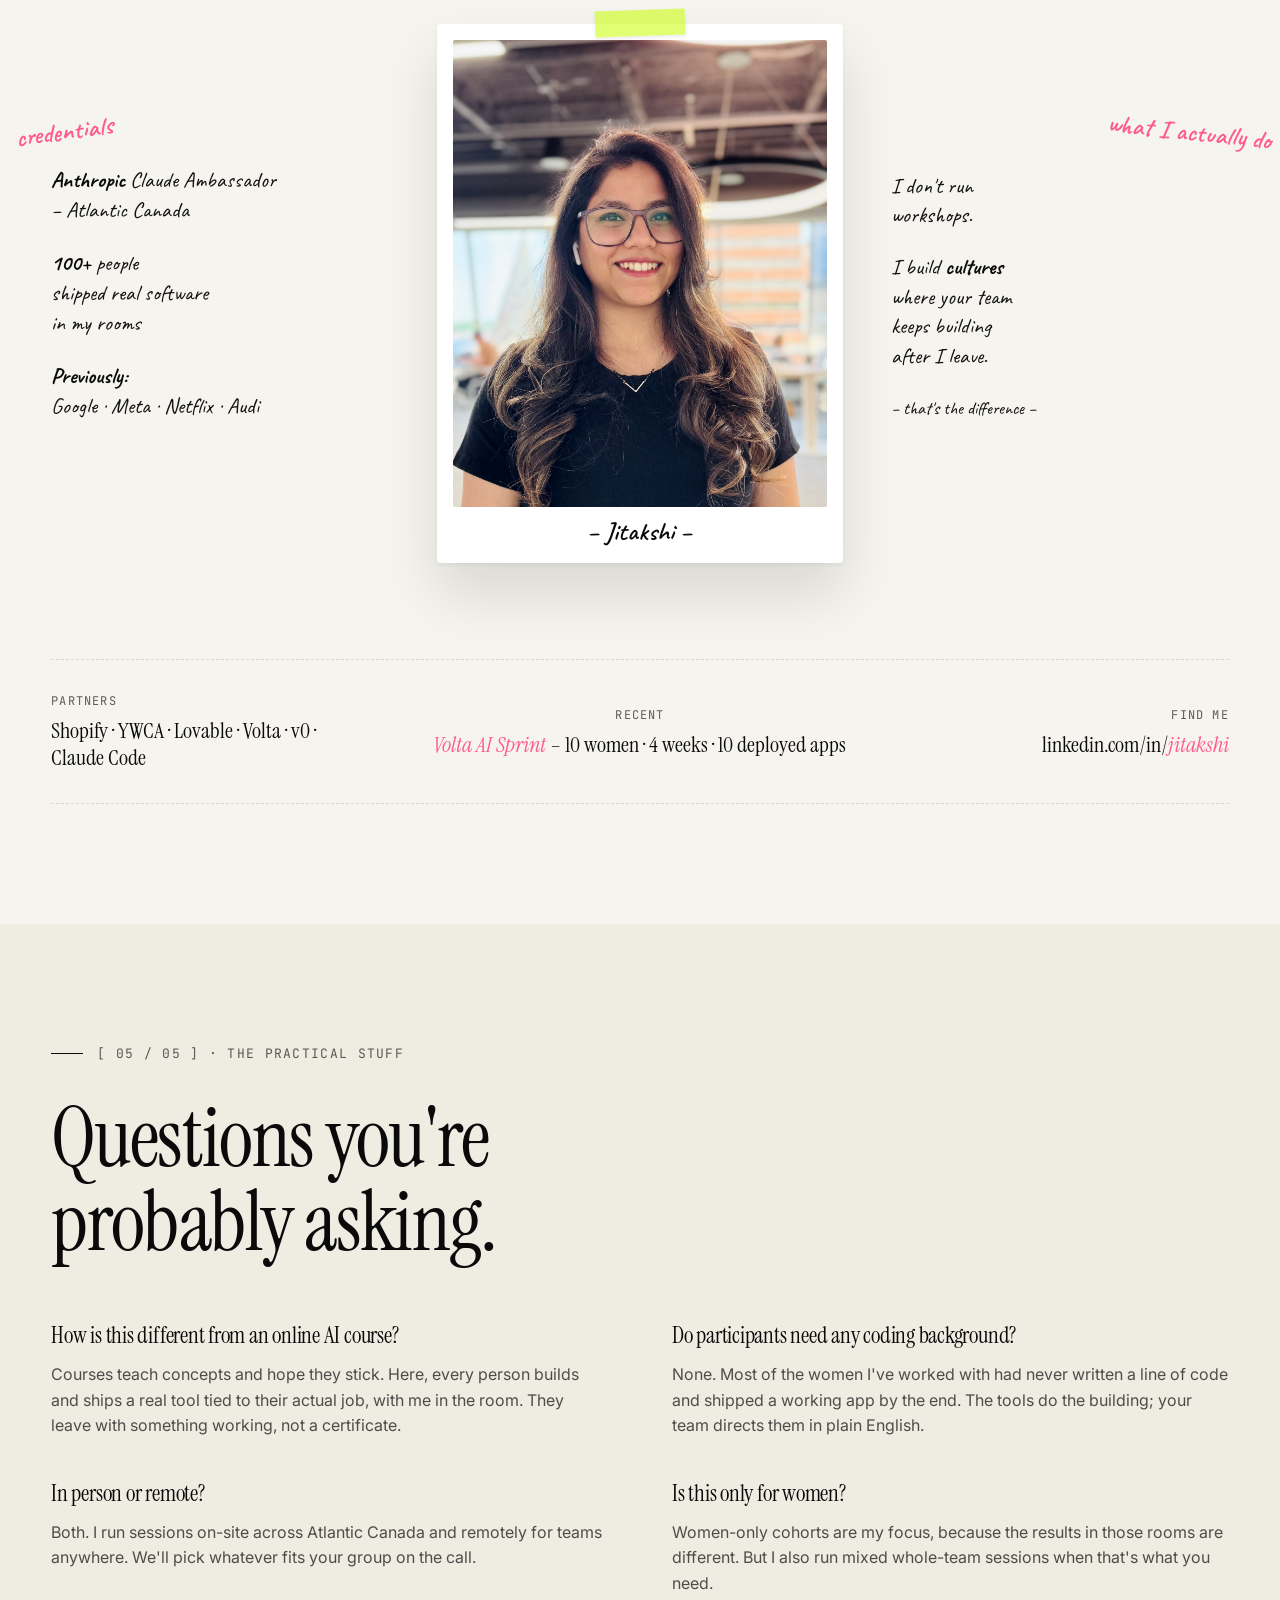
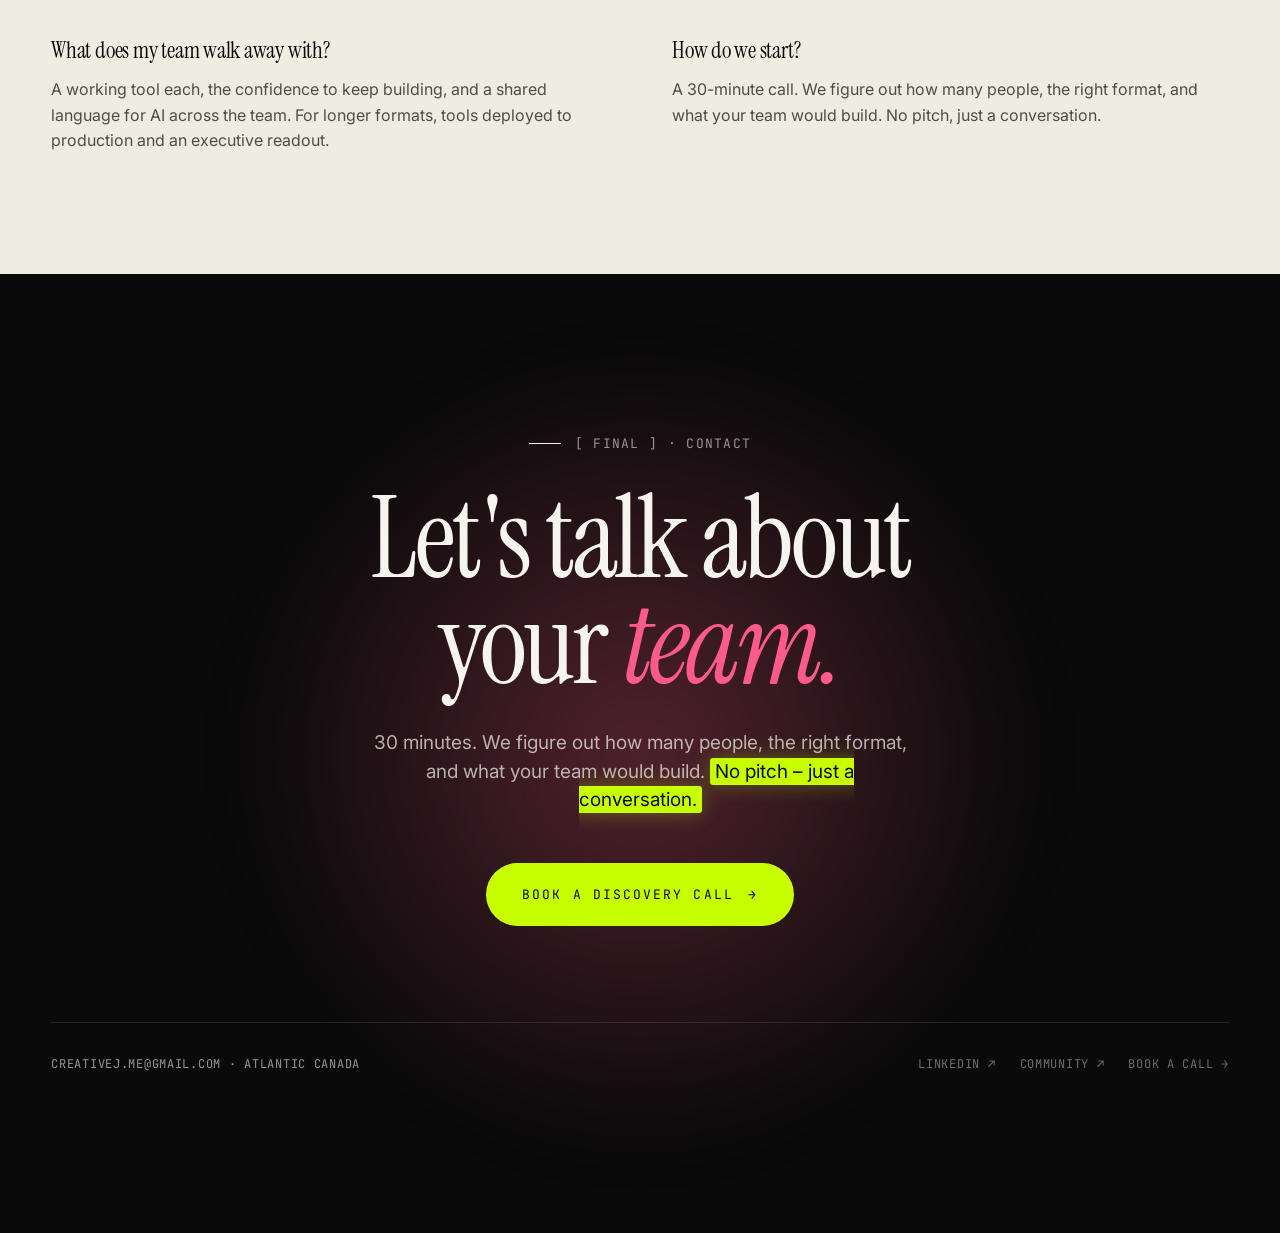
==== commit 536e88b2: "Center-compose share card so it survives LinkedIn square crop" ====
--- a/index.html
+++ b/index.html
@@ -11,14 +11,14 @@
 <meta property="og:url" content="https://build.creativej.me/" />
 <meta property="og:title" content="Build with AI – hands-on AI cohorts for your team" />
 <meta property="og:description" content="Your team ships real working tools by the end of the session, from a 2-hour spark to a 4-week sprint. Led by an Anthropic Claude Ambassador." />
-<meta property="og:image" content="https://build.creativej.me/og-image.png" />
+<meta property="og:image" content="https://build.creativej.me/og-card-v2.png" />
 <meta property="og:site_name" content="Build with AI · Jitakshi" />
 
 <!-- Twitter -->
 <meta name="twitter:card" content="summary_large_image" />
 <meta name="twitter:title" content="Build with AI – hands-on AI cohorts for your team" />
 <meta name="twitter:description" content="Your team ships real working tools by the end of the session, from a 2-hour spark to a 4-week sprint." />
-<meta name="twitter:image" content="https://build.creativej.me/og-image.png" />
+<meta name="twitter:image" content="https://build.creativej.me/og-card-v2.png" />
 
 <link rel="preconnect" href="https://fonts.googleapis.com" />
 <link rel="preconnect" href="https://fonts.gstatic.com" crossorigin />
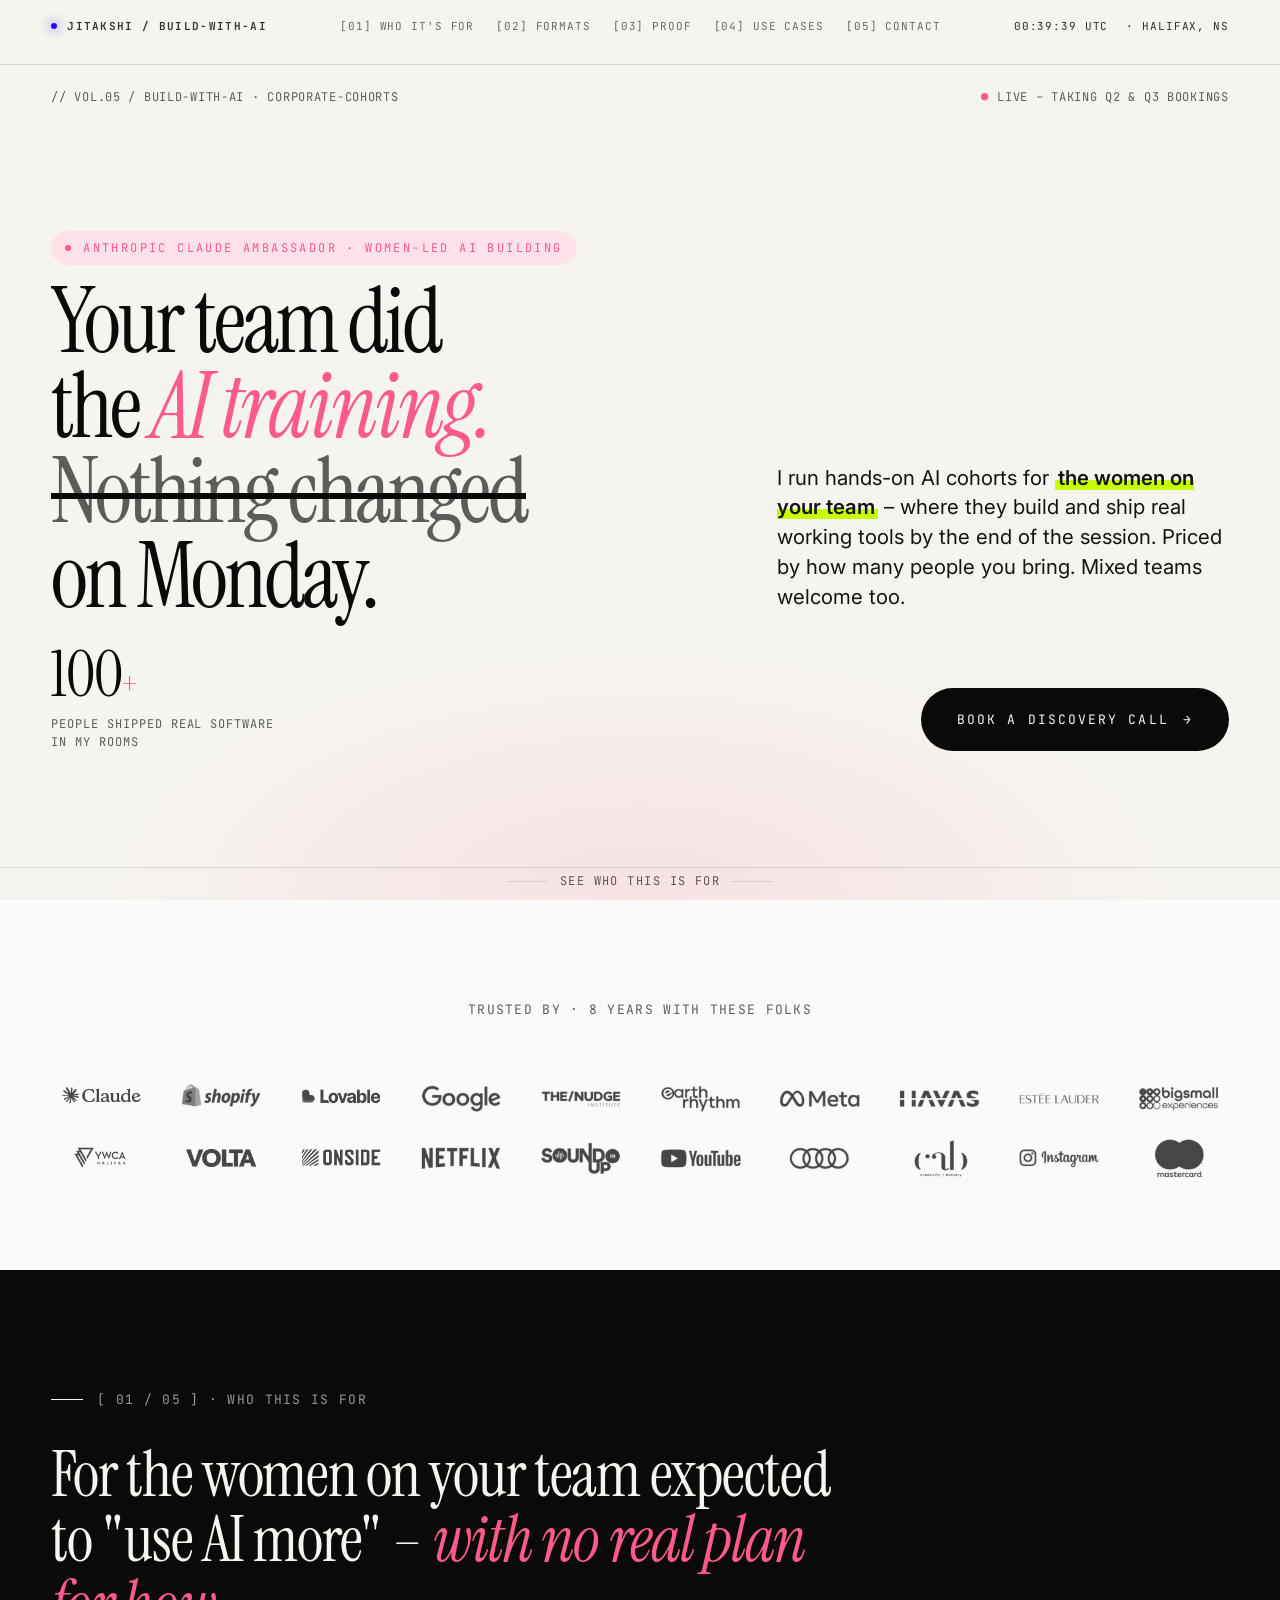
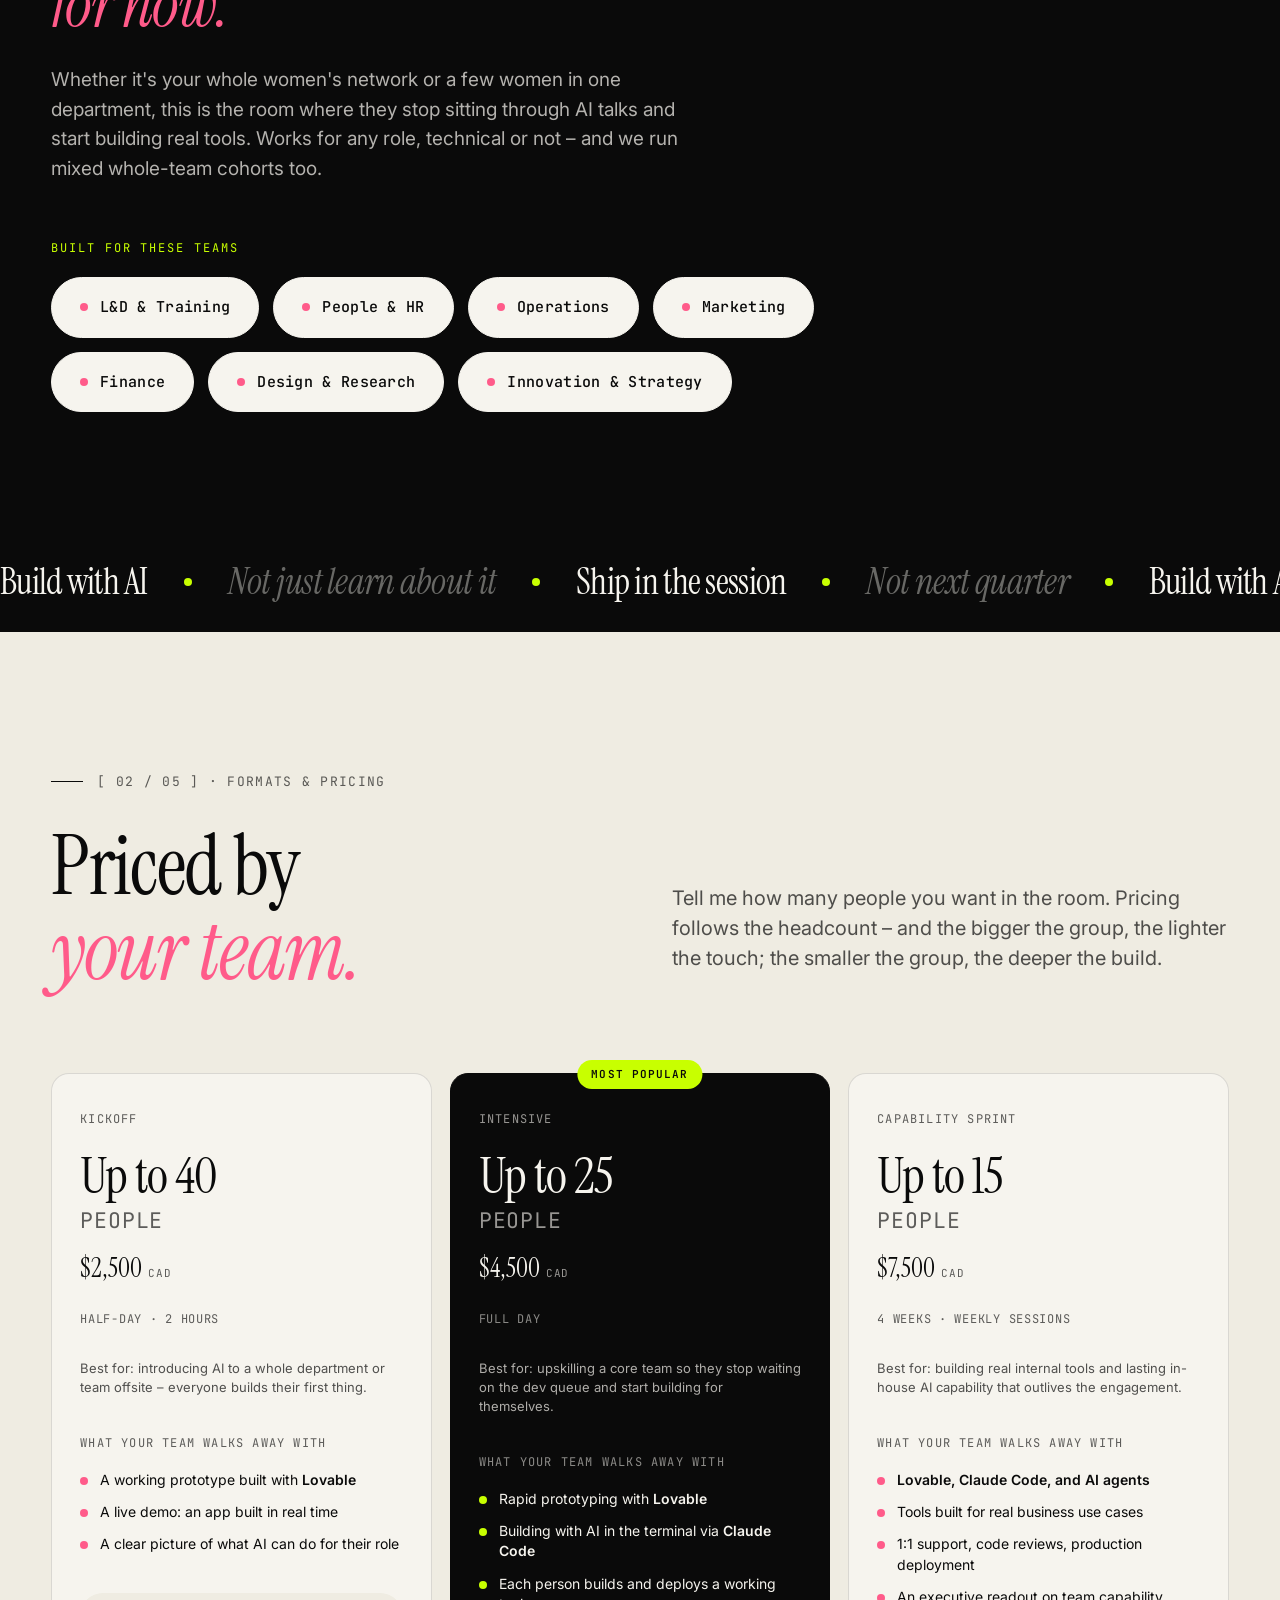
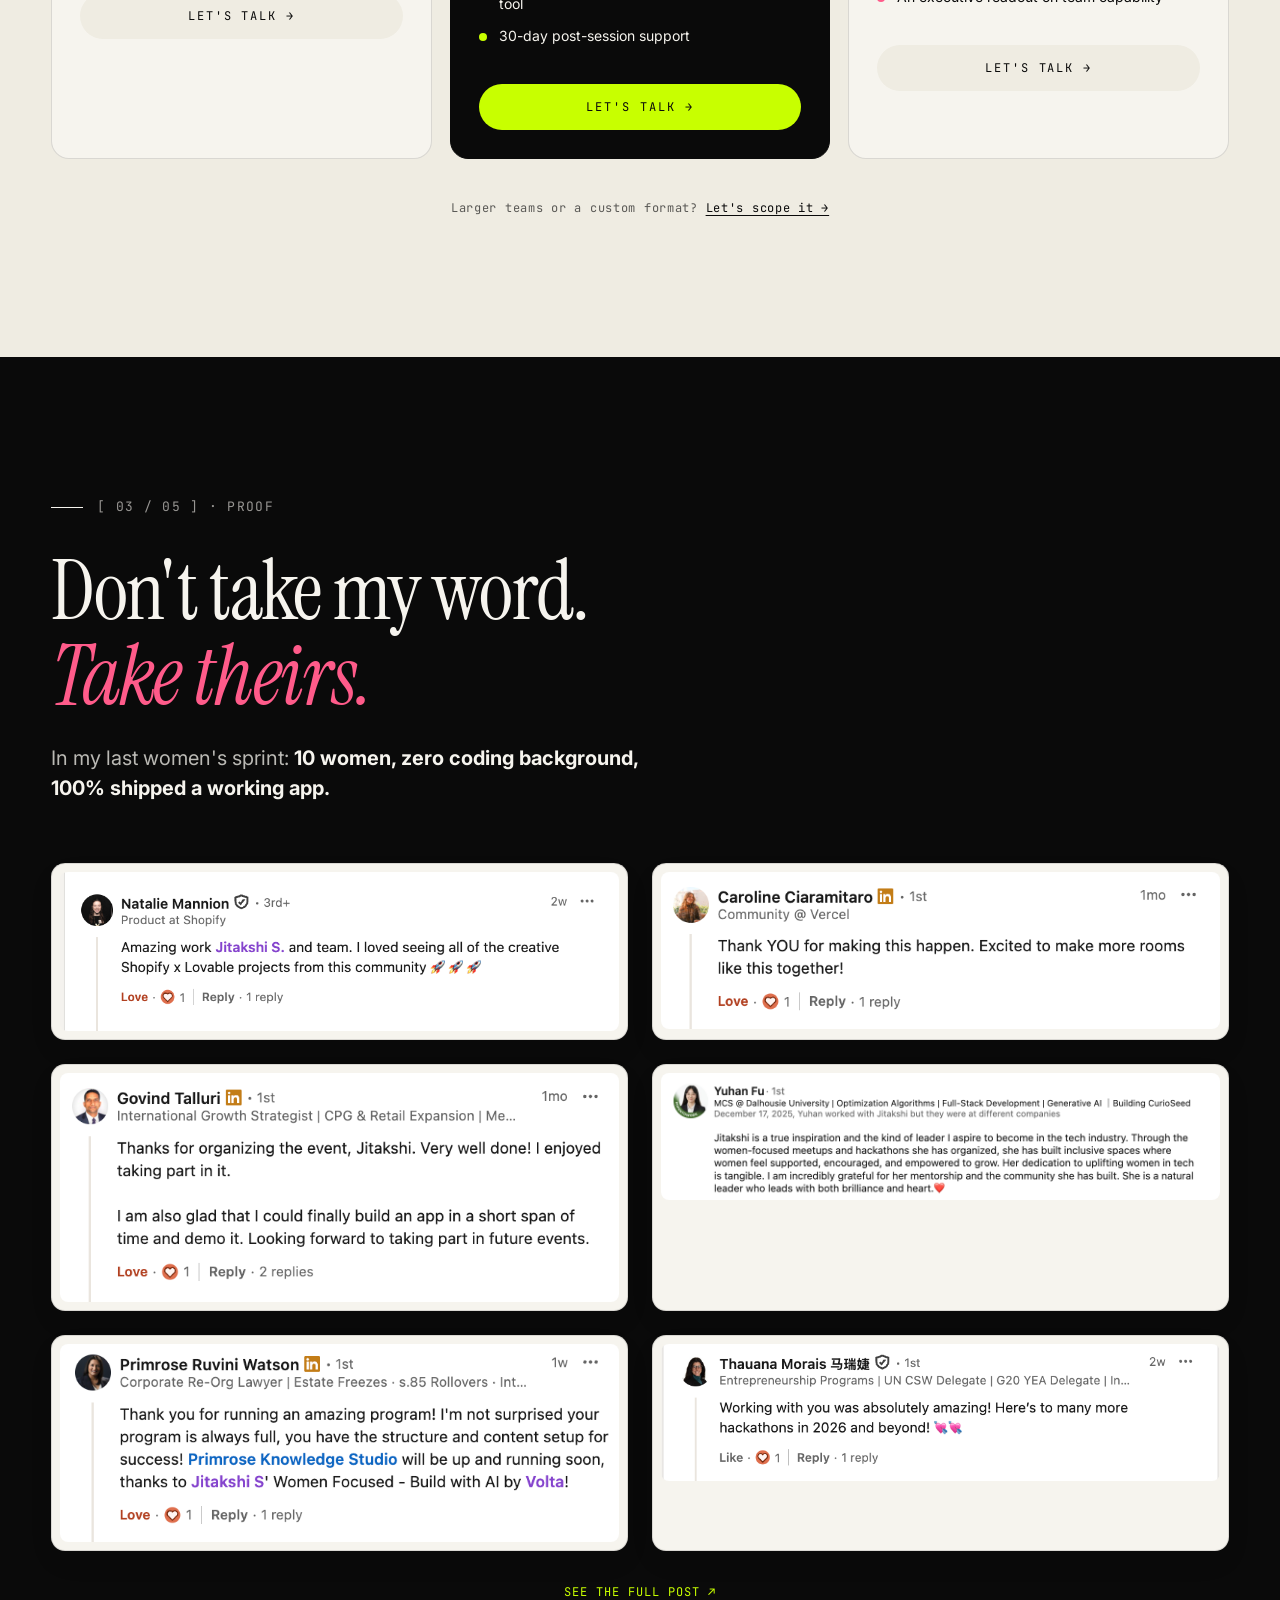
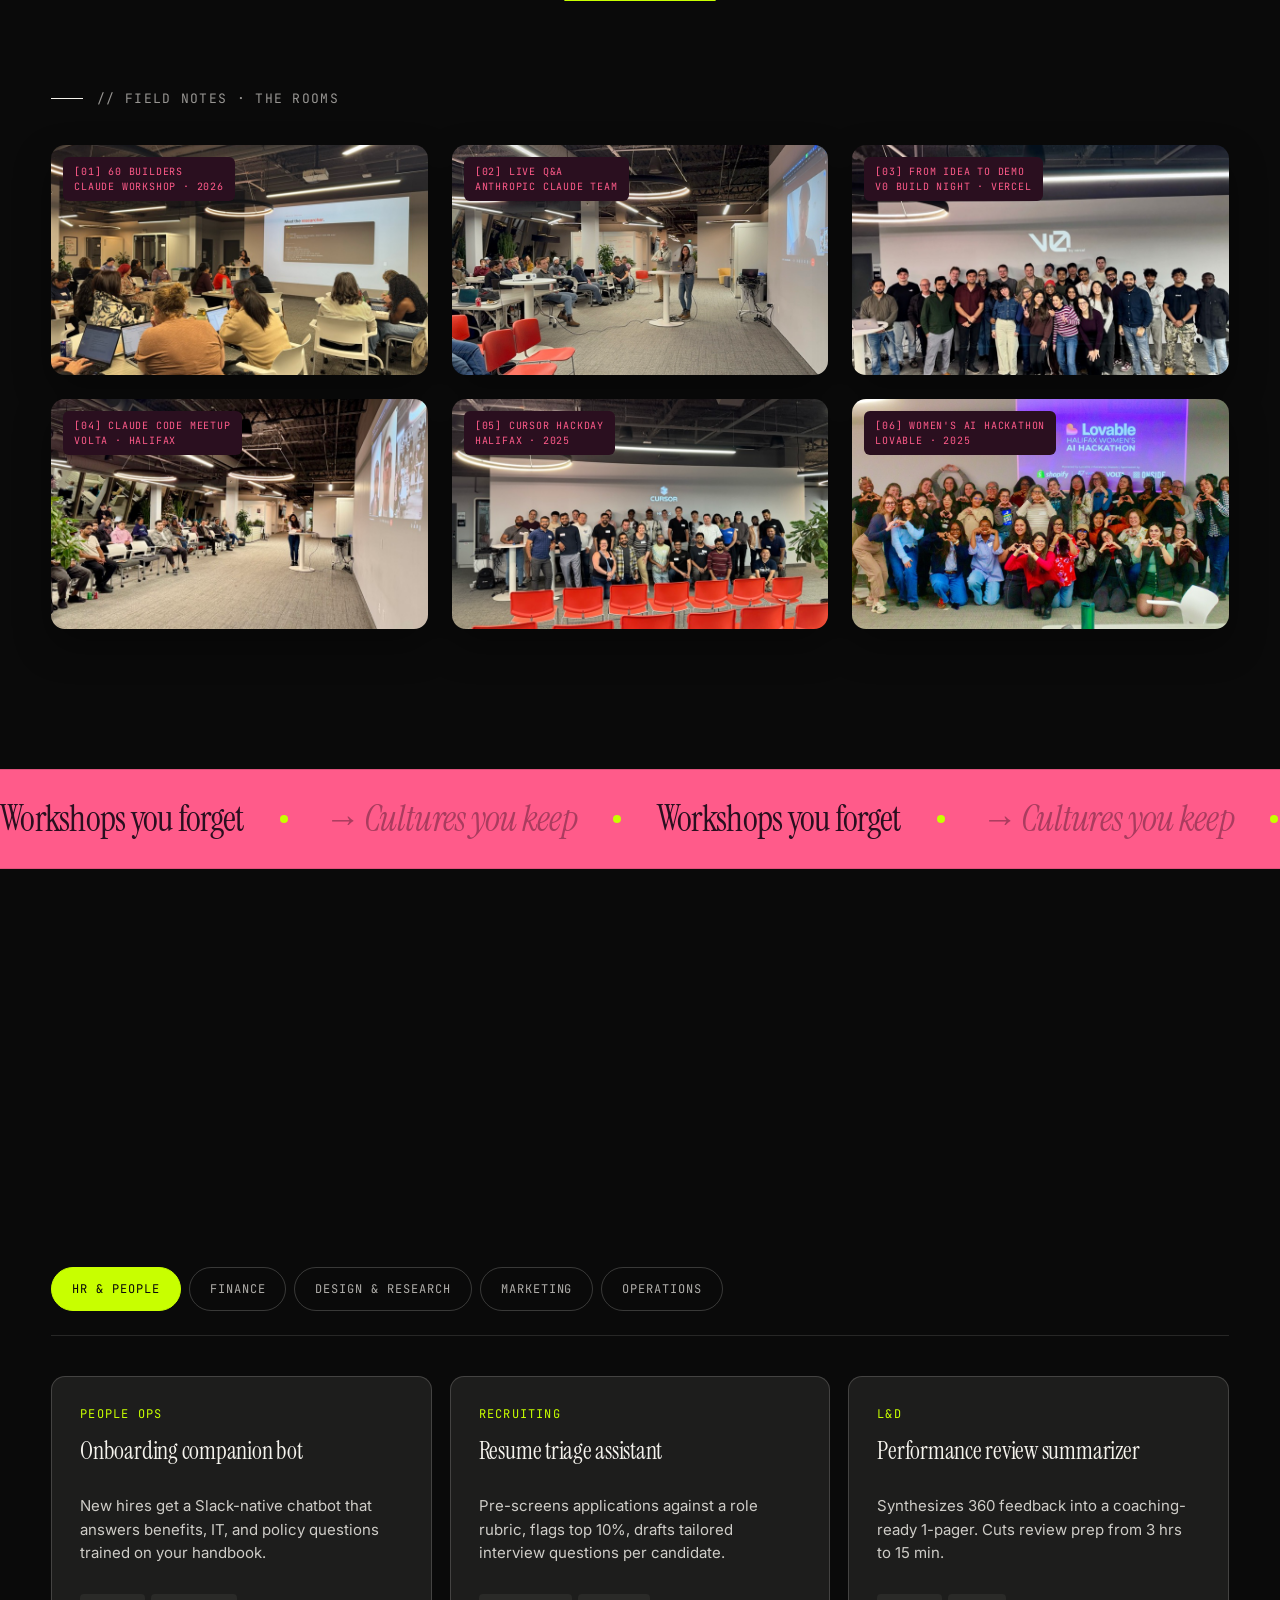
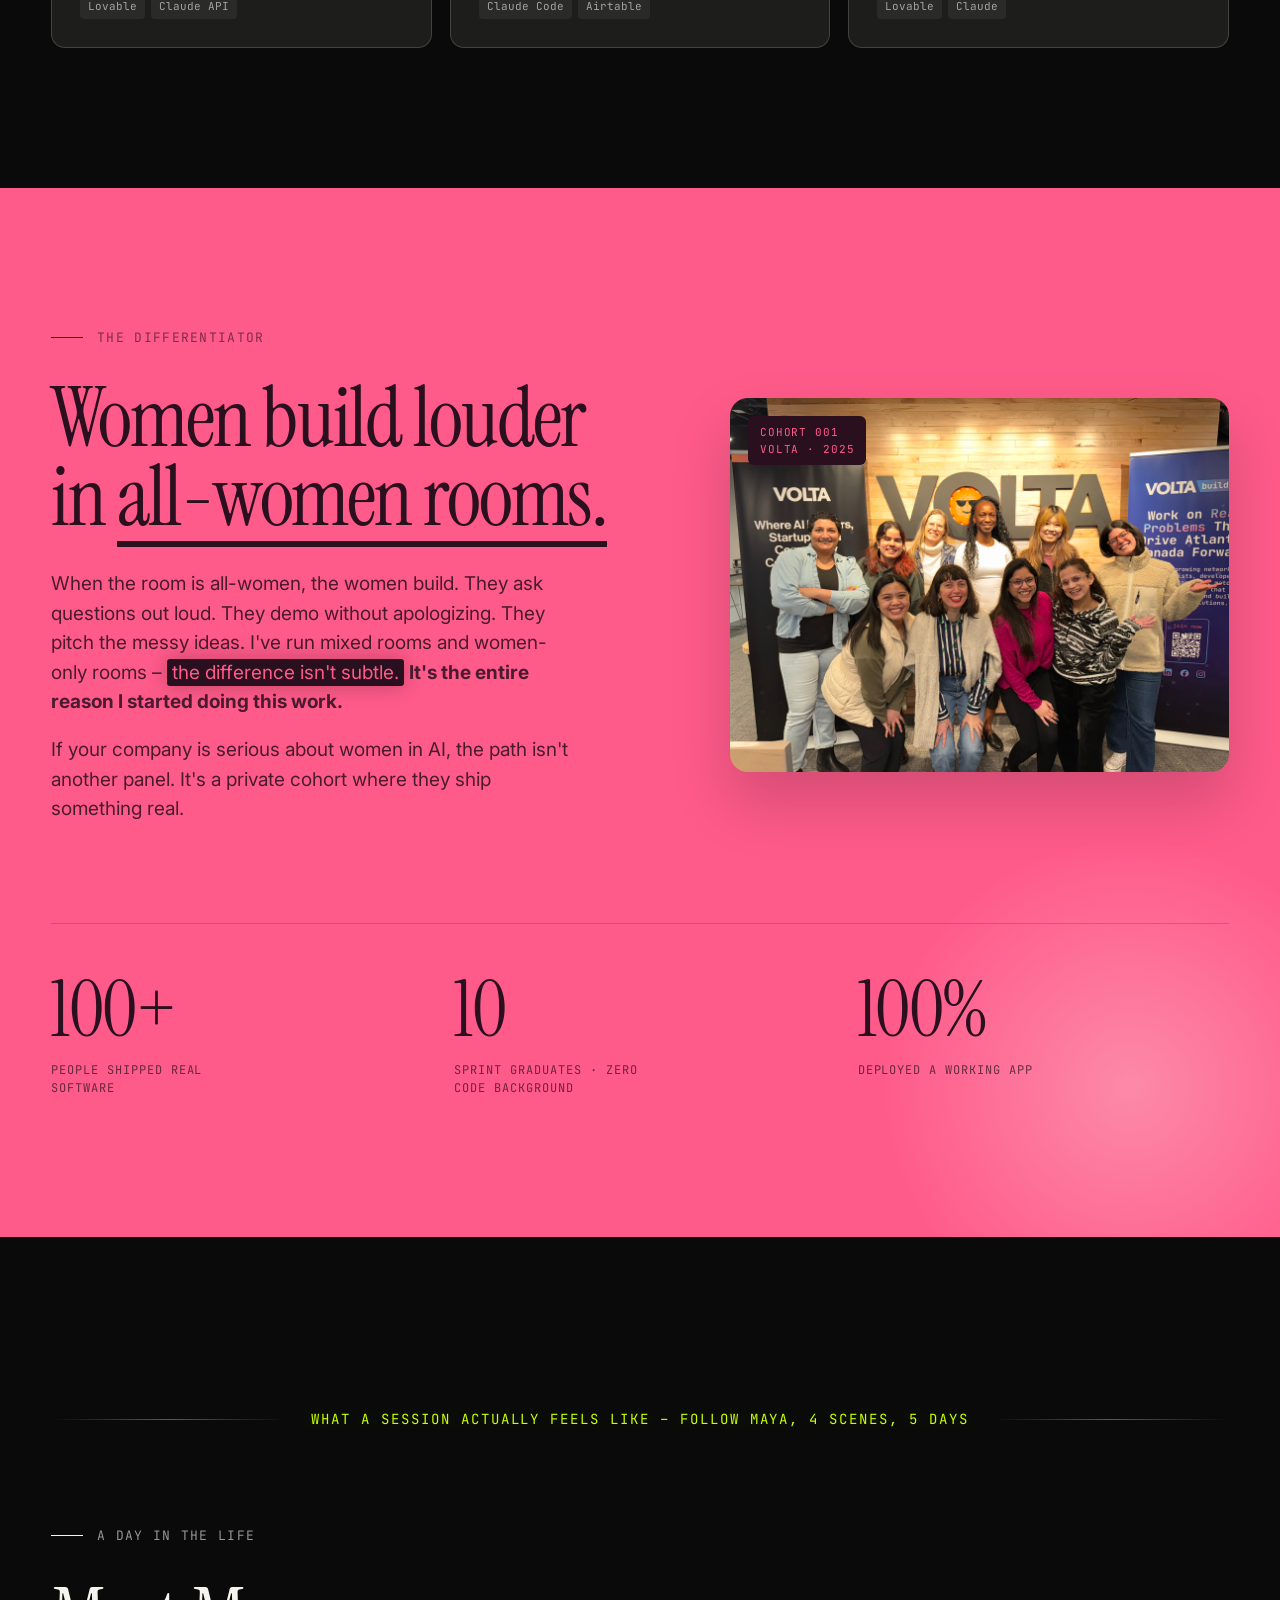
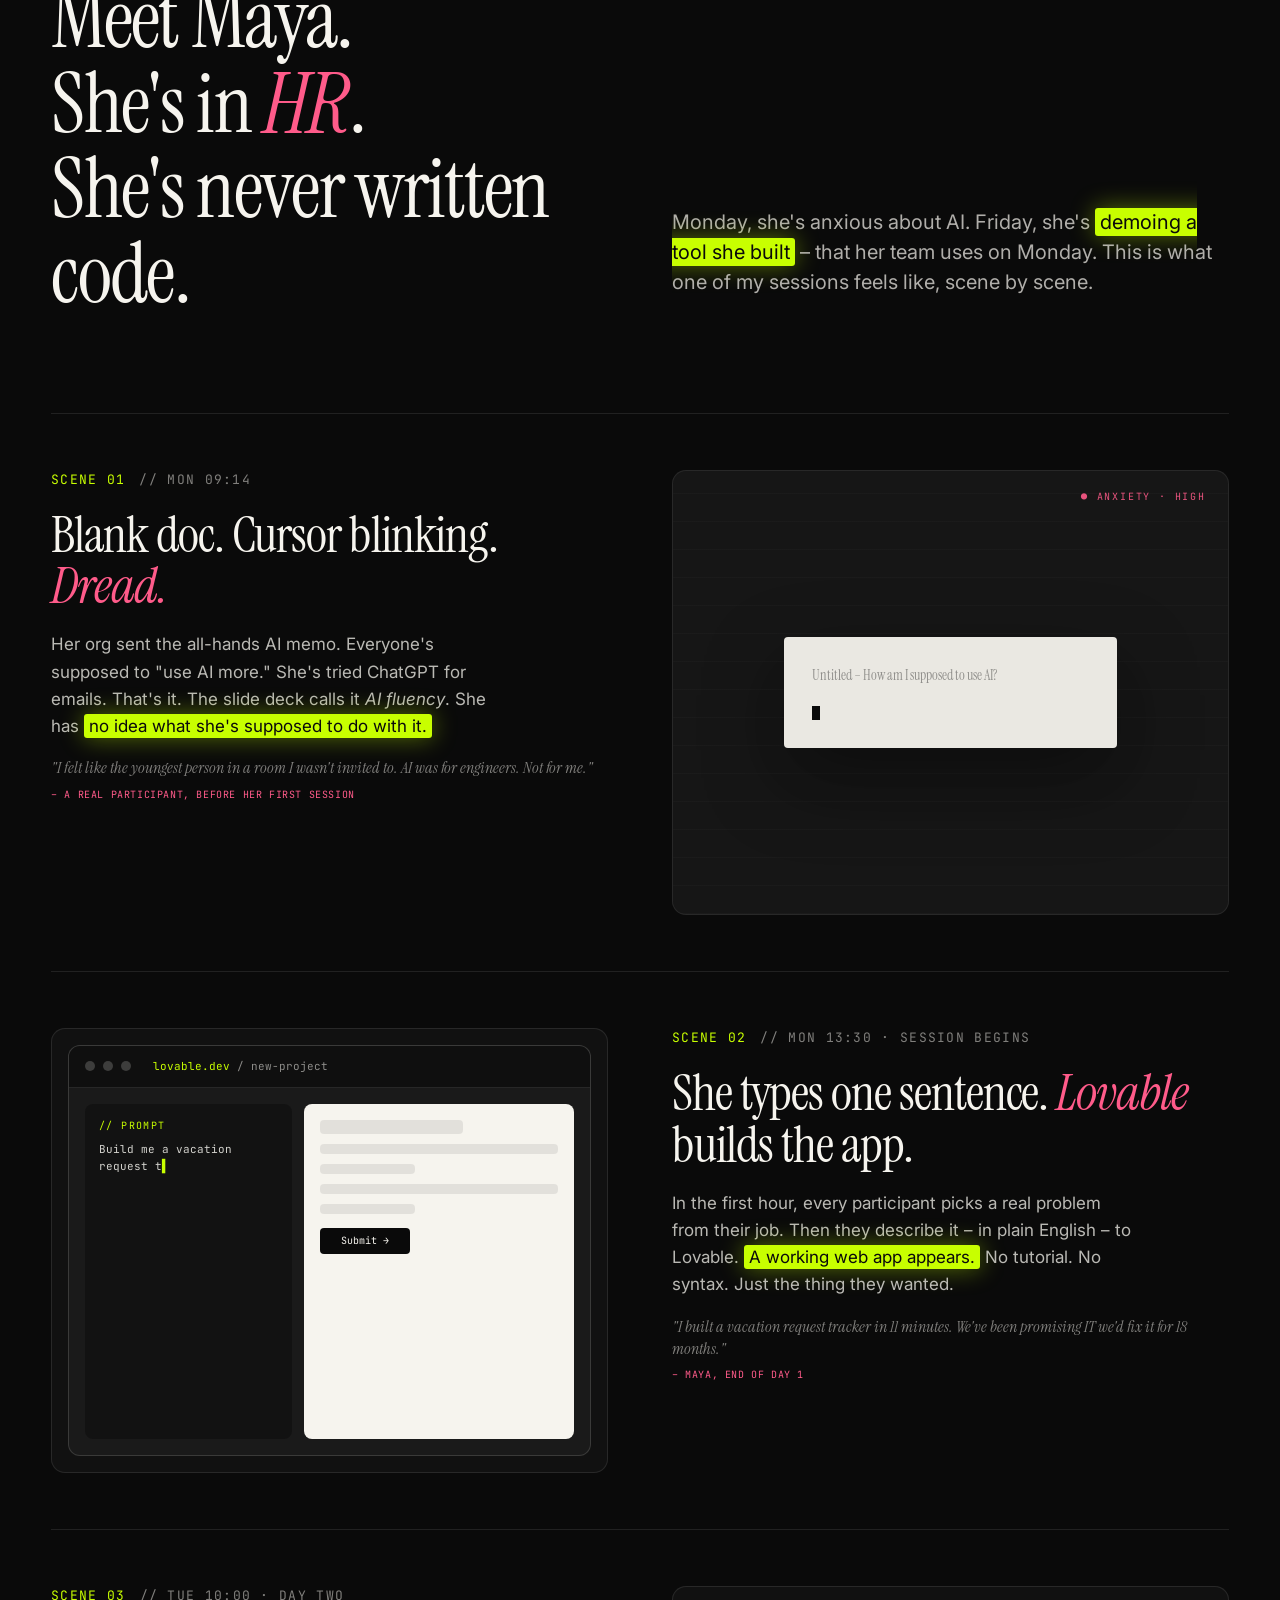
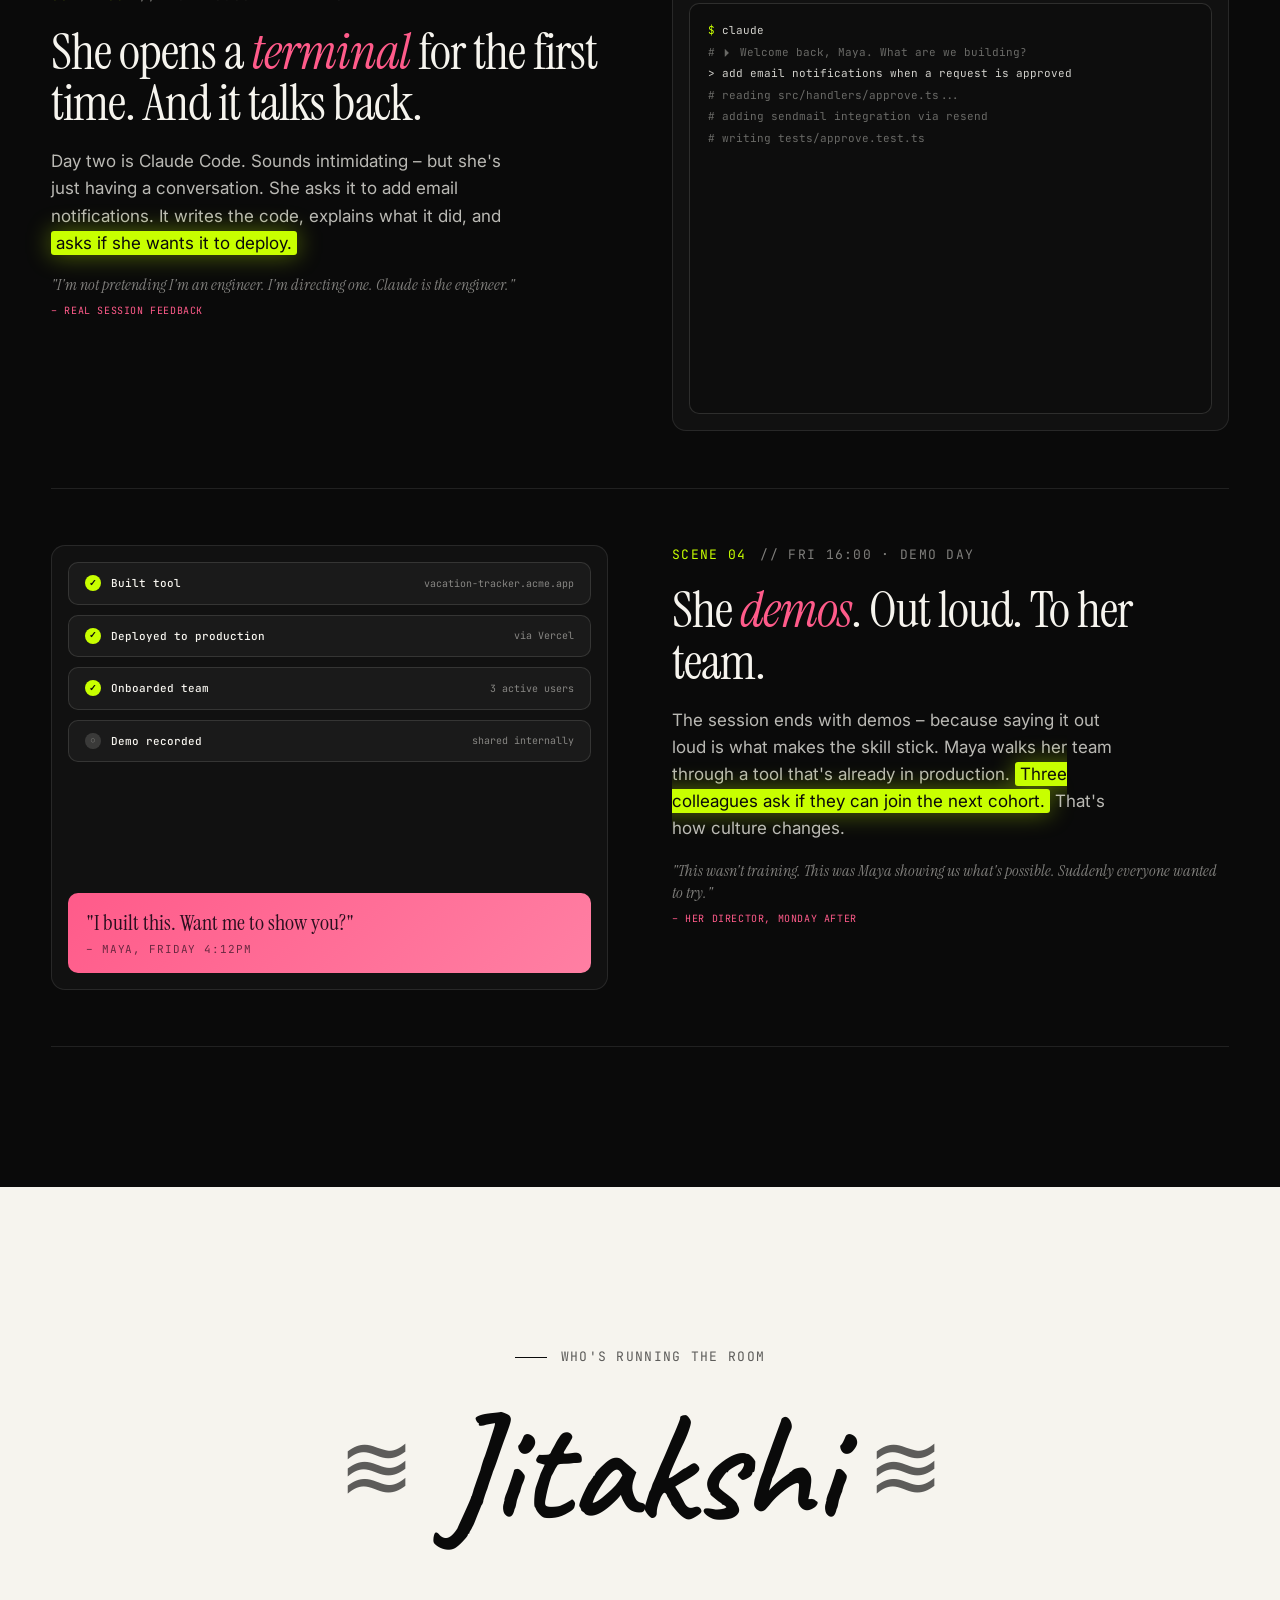
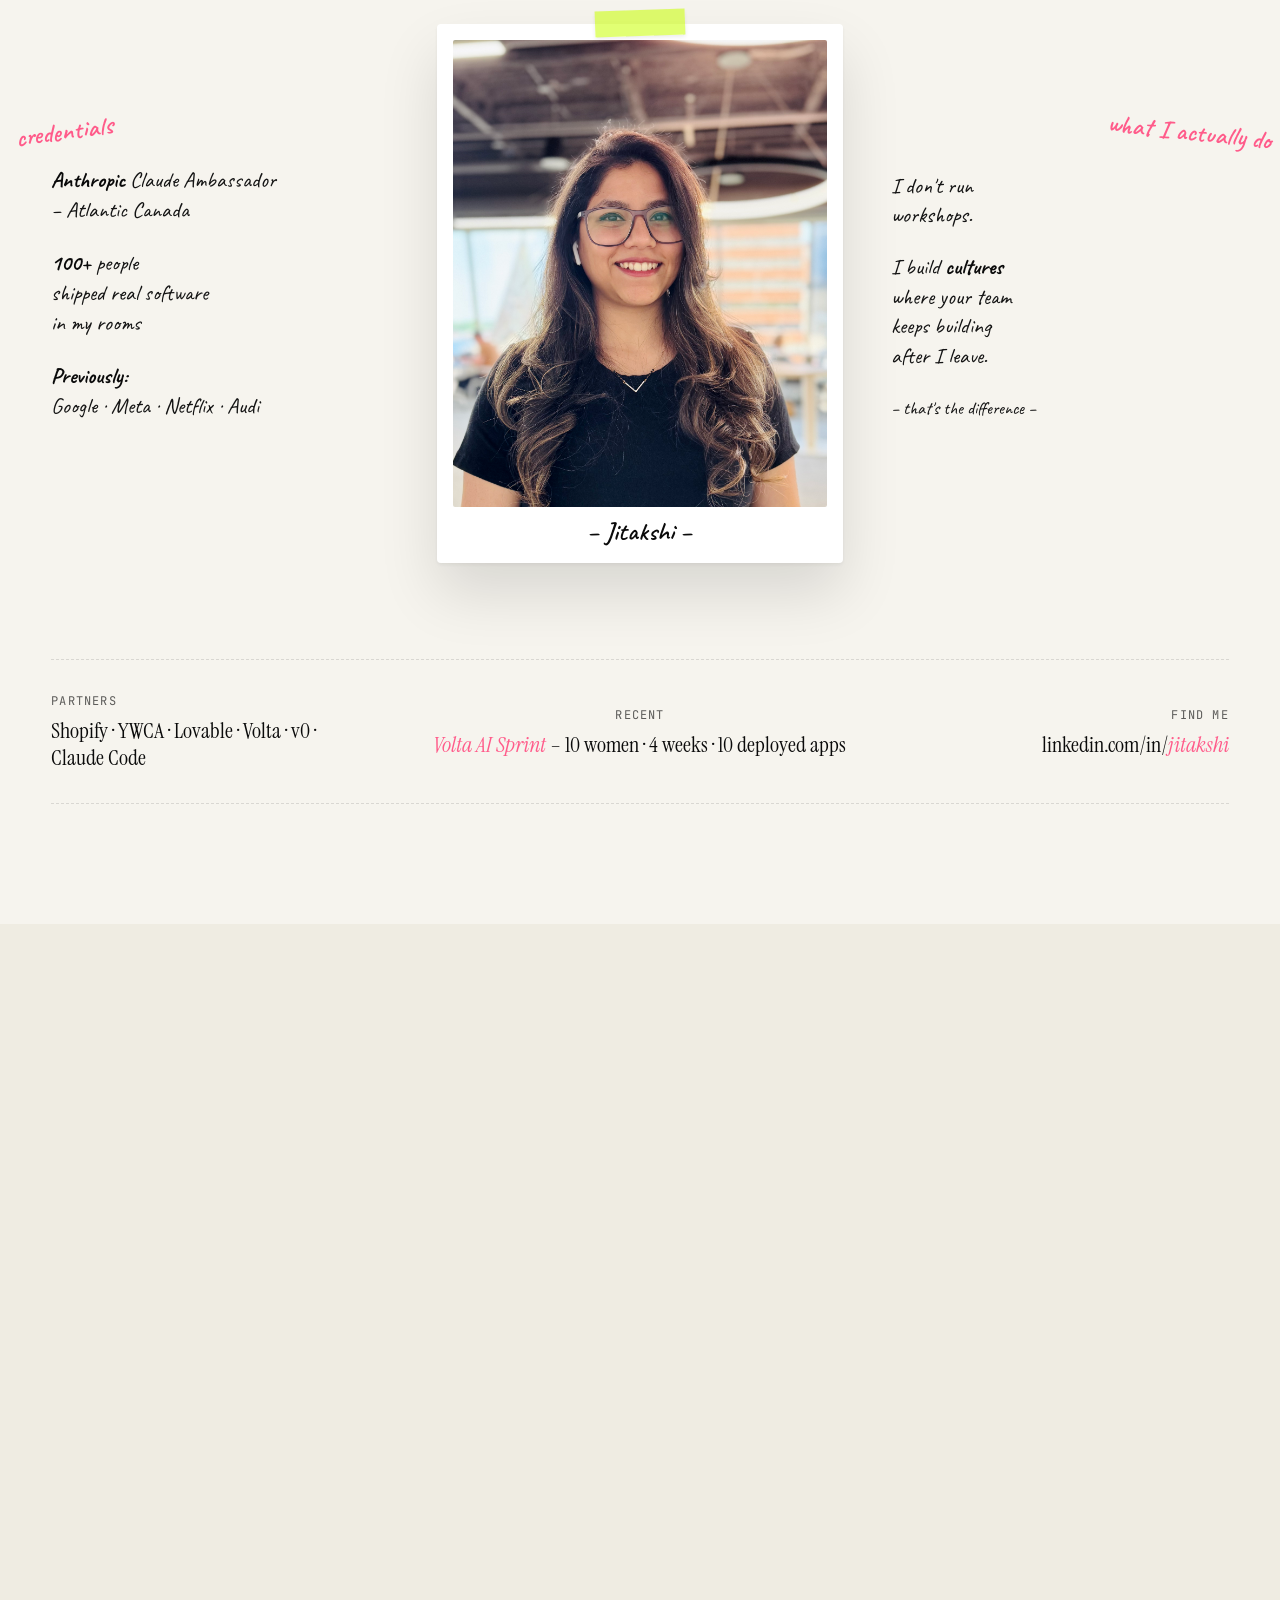
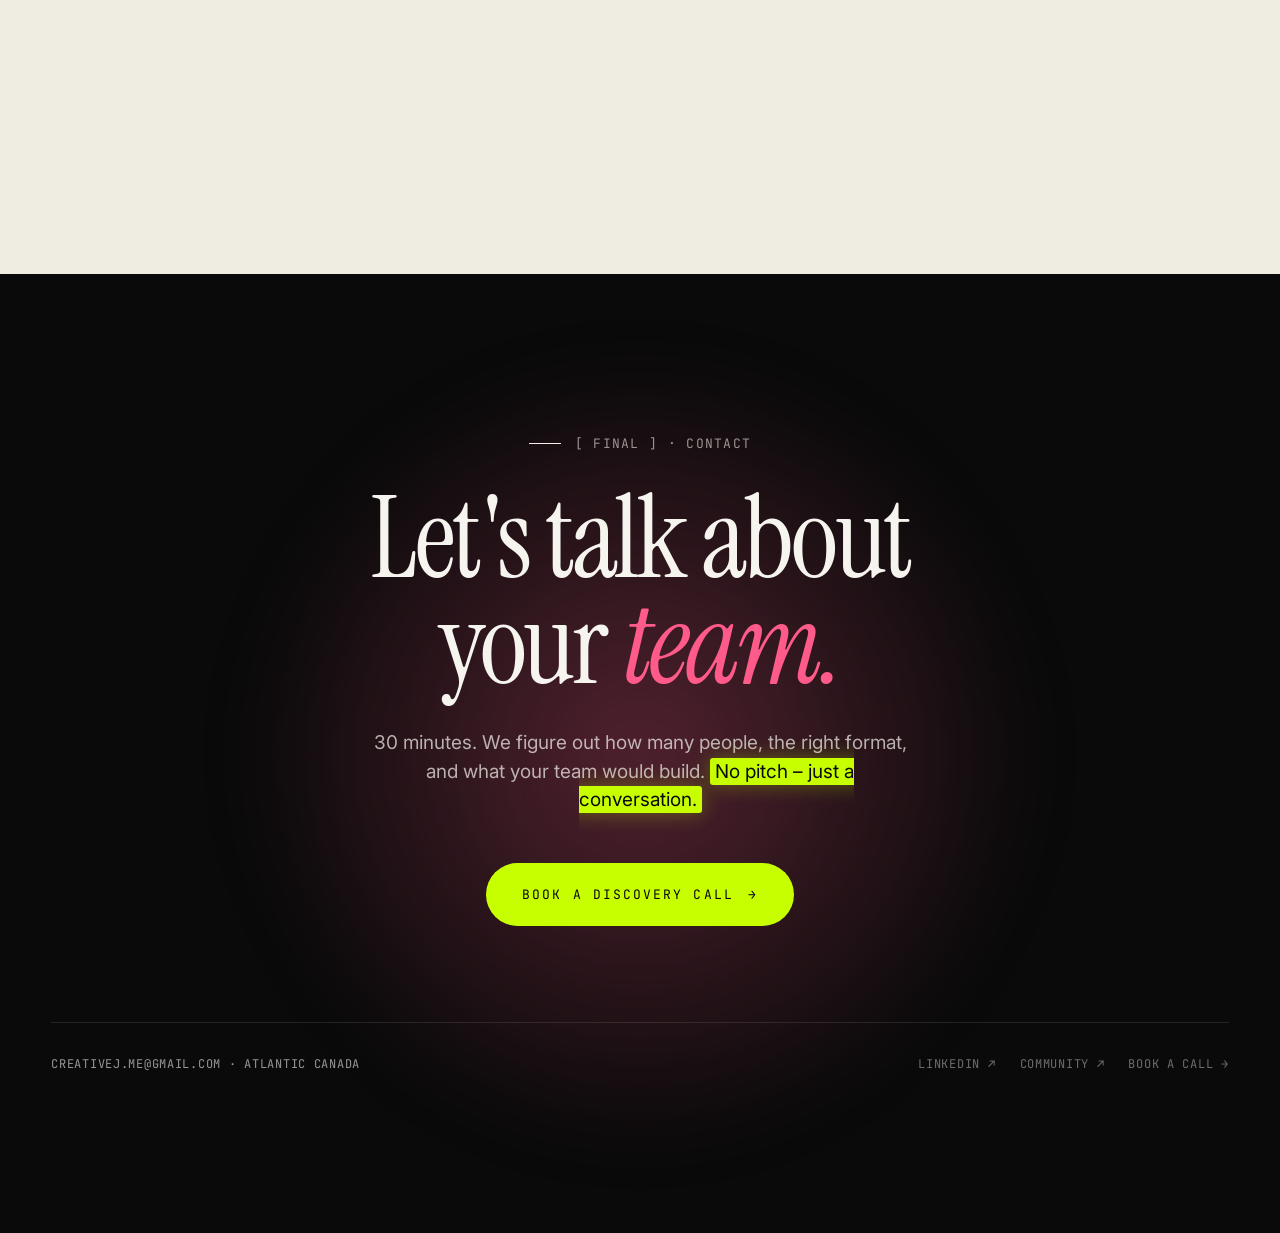
==== commit 7148dee5: "Reprice build tiers to accessible launch pricing - Intensive (full day): $8,000 -> $4,500 - Capabili" ====
--- a/index.html
+++ b/index.html
@@ -236,7 +236,7 @@
         <div class="tier-tag-mp">MOST POPULAR</div>
         <div class="tier-tag">INTENSIVE</div>
         <h3 class="tier-people">Up to 25<span class="ppl">people</span></h3>
-        <div class="tier-price"><span>$8,000</span> <span class="from">CAD</span></div>
+        <div class="tier-price"><span>$4,500</span> <span class="from">CAD</span></div>
         <div class="tier-format">Full day</div>
         <p class="tier-best">Best for: upskilling a core team so they stop waiting on the dev queue and start building for themselves.</p>
         <div class="tier-list-label">What your team walks away with</div>
@@ -252,7 +252,7 @@
       <div class="tier-card">
         <div class="tier-tag">CAPABILITY SPRINT</div>
         <h3 class="tier-people">Up to 15<span class="ppl">people</span></h3>
-        <div class="tier-price"><span>$35,000</span> <span class="from">CAD</span></div>
+        <div class="tier-price"><span>$7,500</span> <span class="from">CAD</span></div>
         <div class="tier-format">4 weeks · weekly sessions</div>
         <p class="tier-best">Best for: building real internal tools and lasting in-house AI capability that outlives the engagement.</p>
         <div class="tier-list-label">What your team walks away with</div>
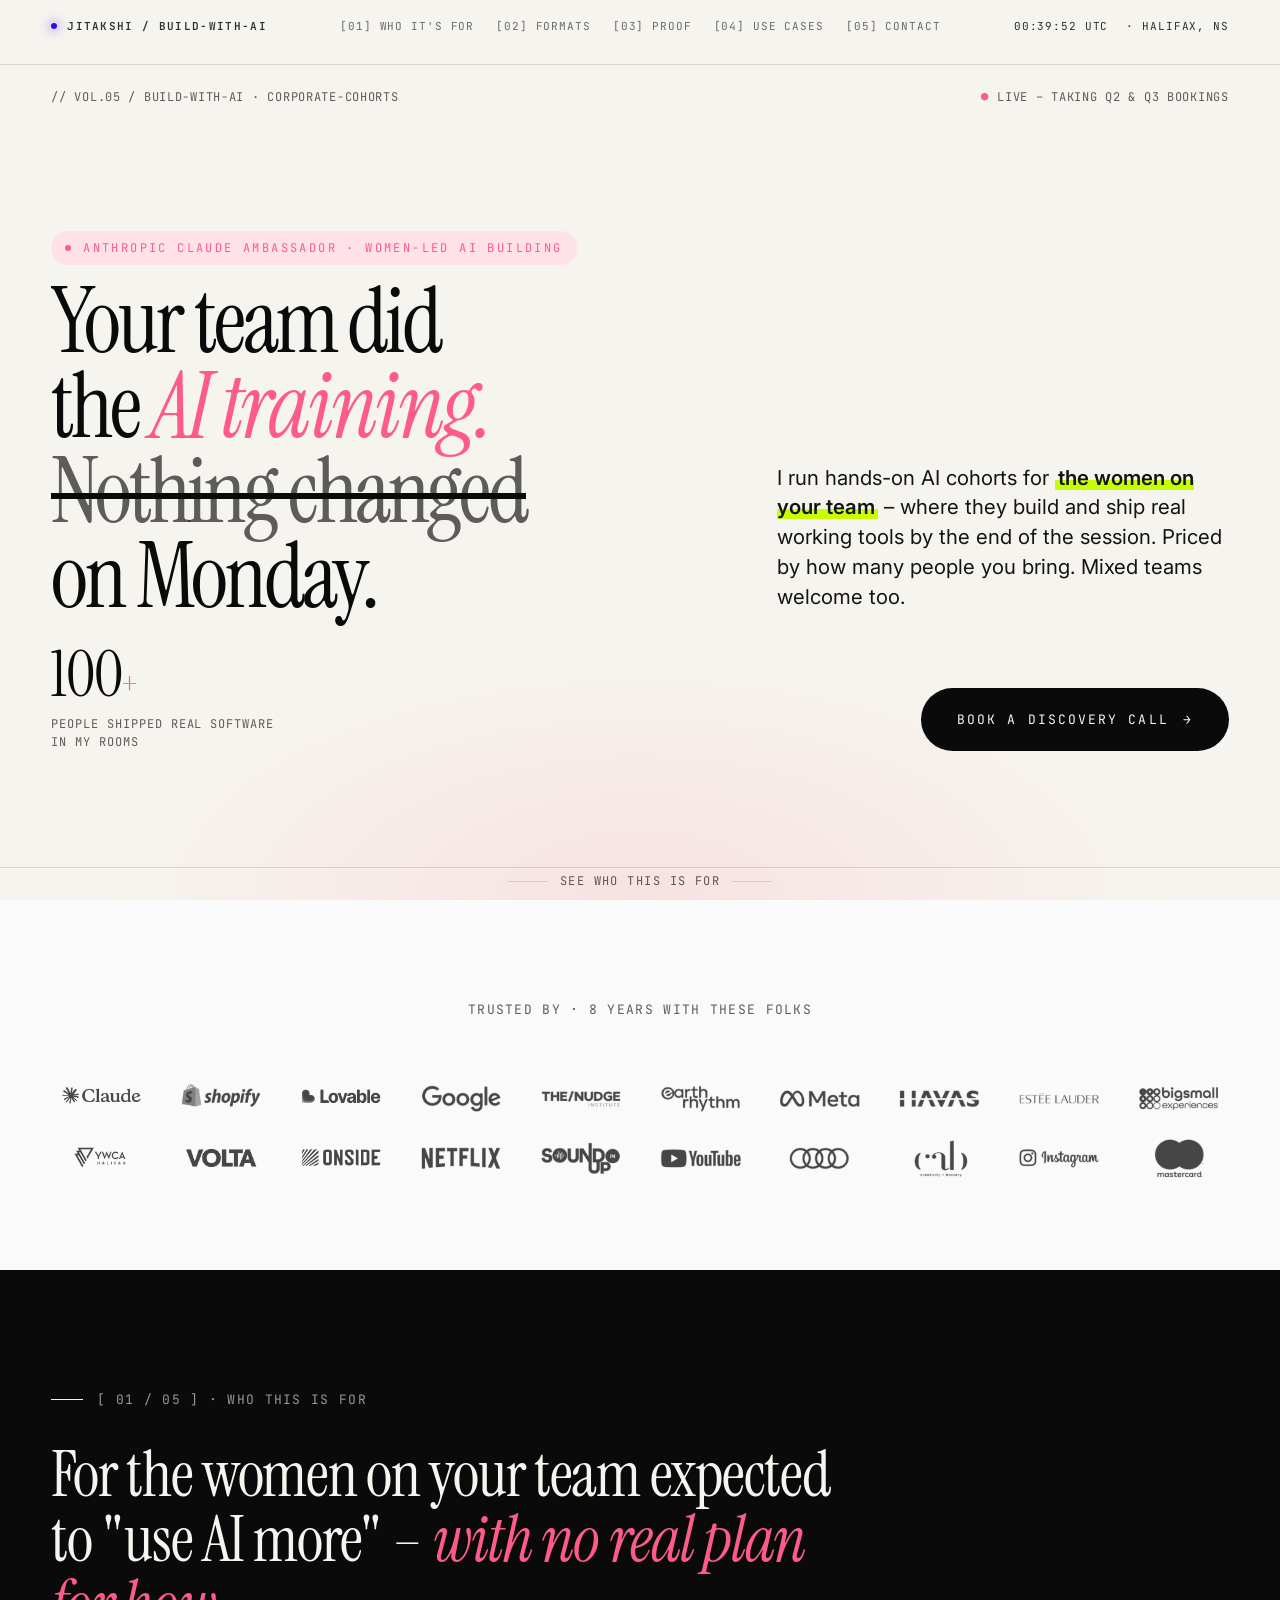
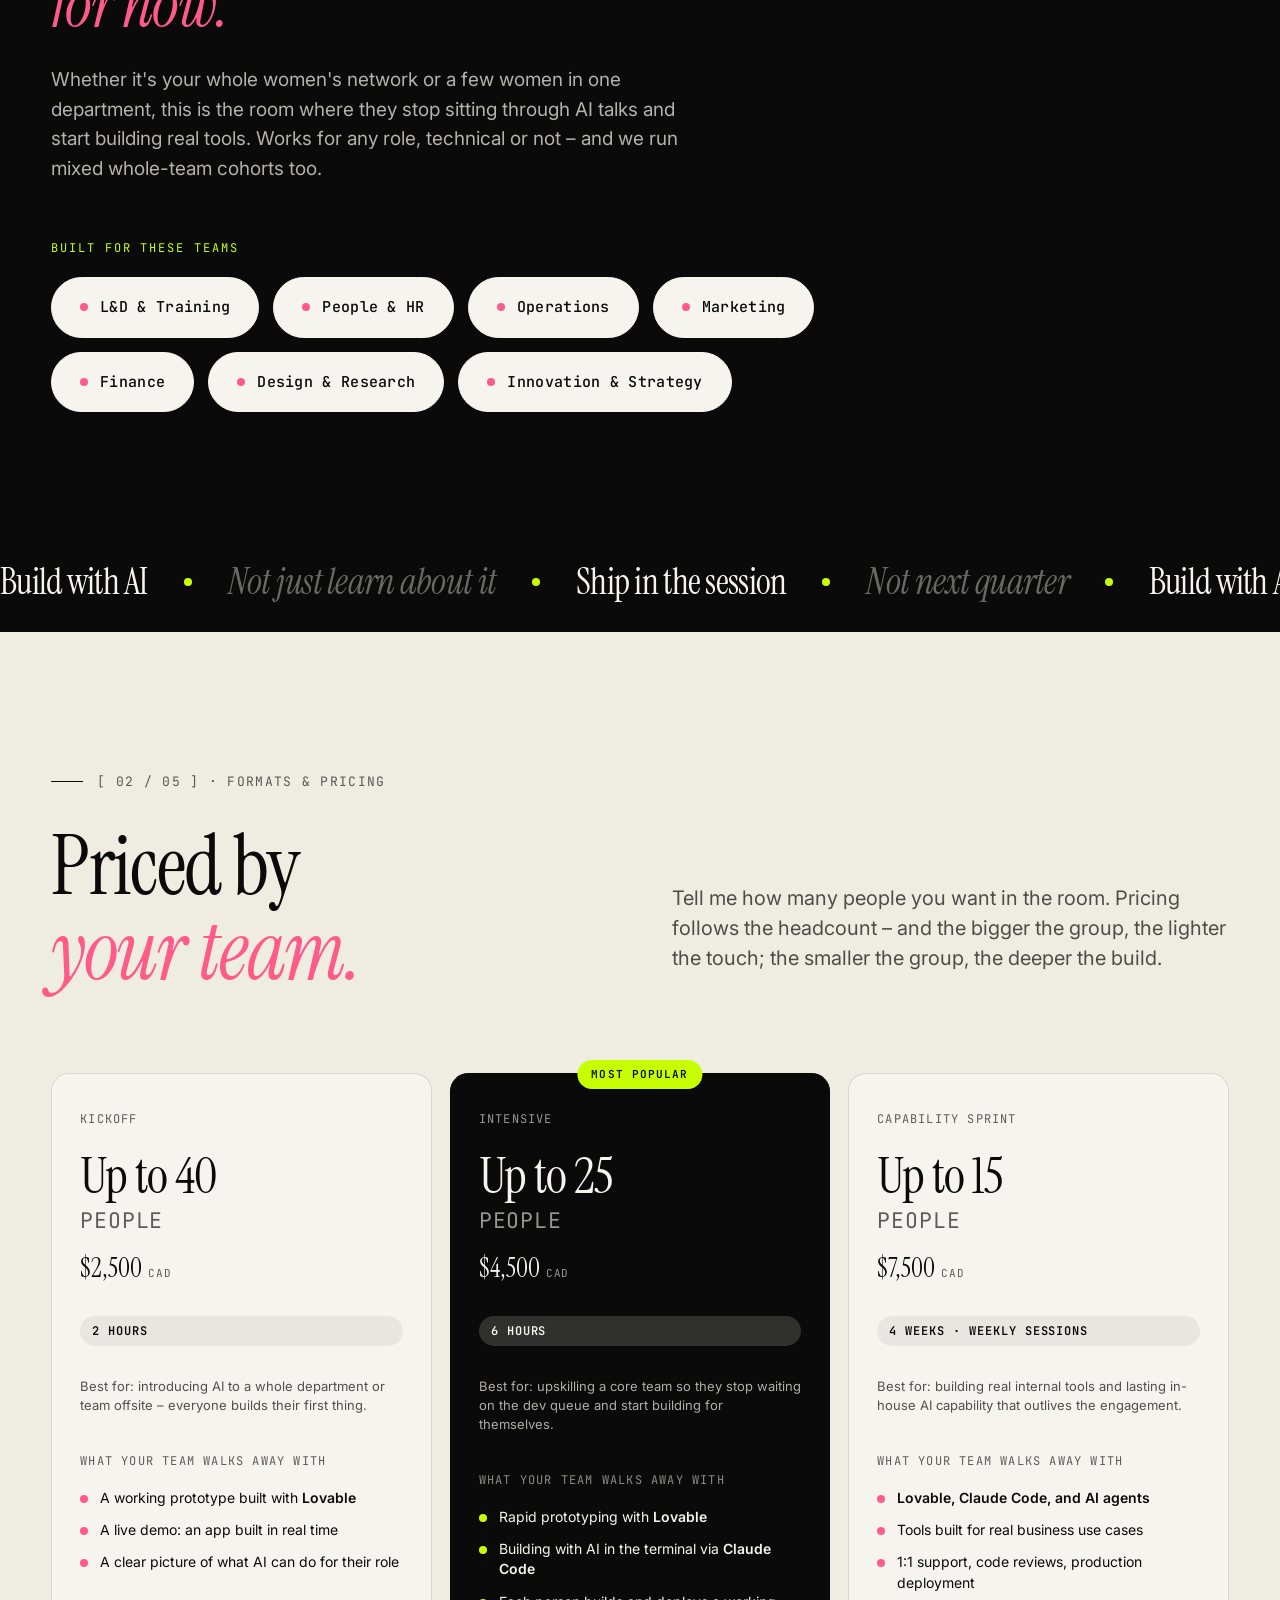
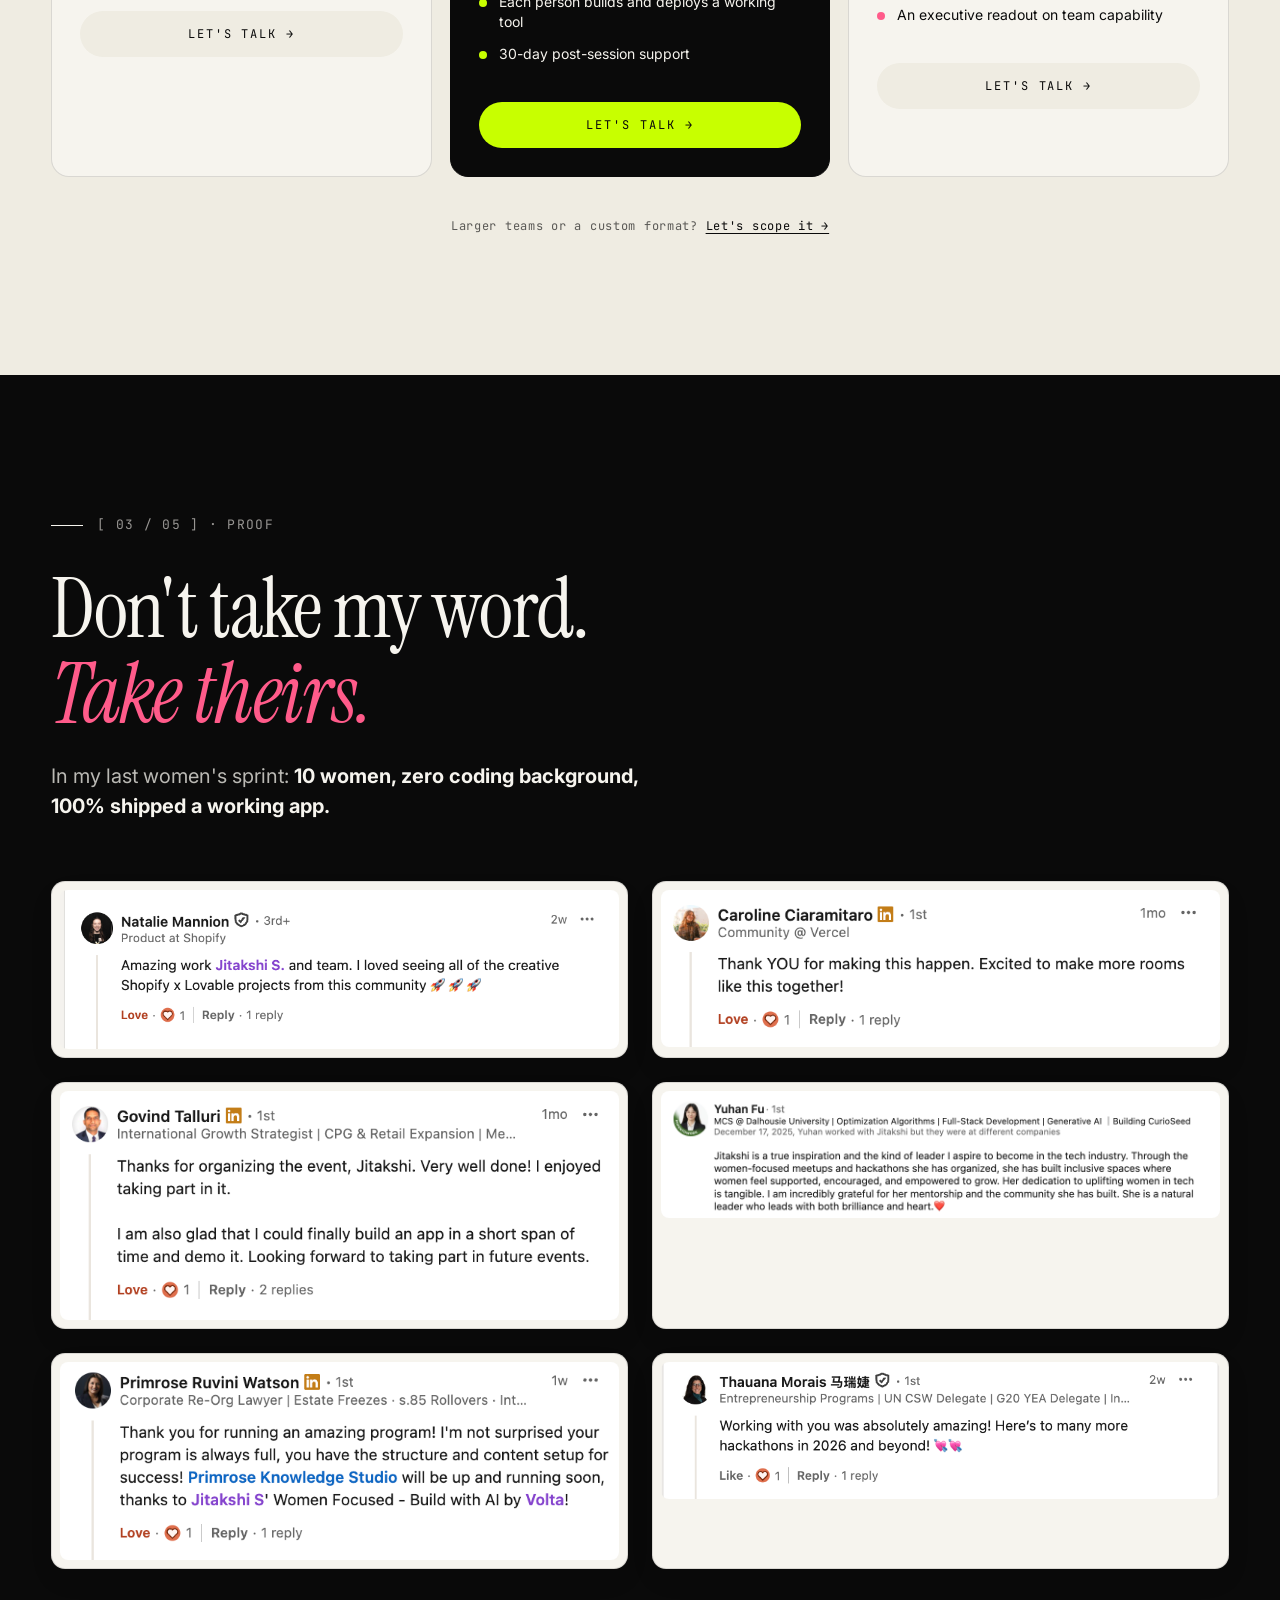
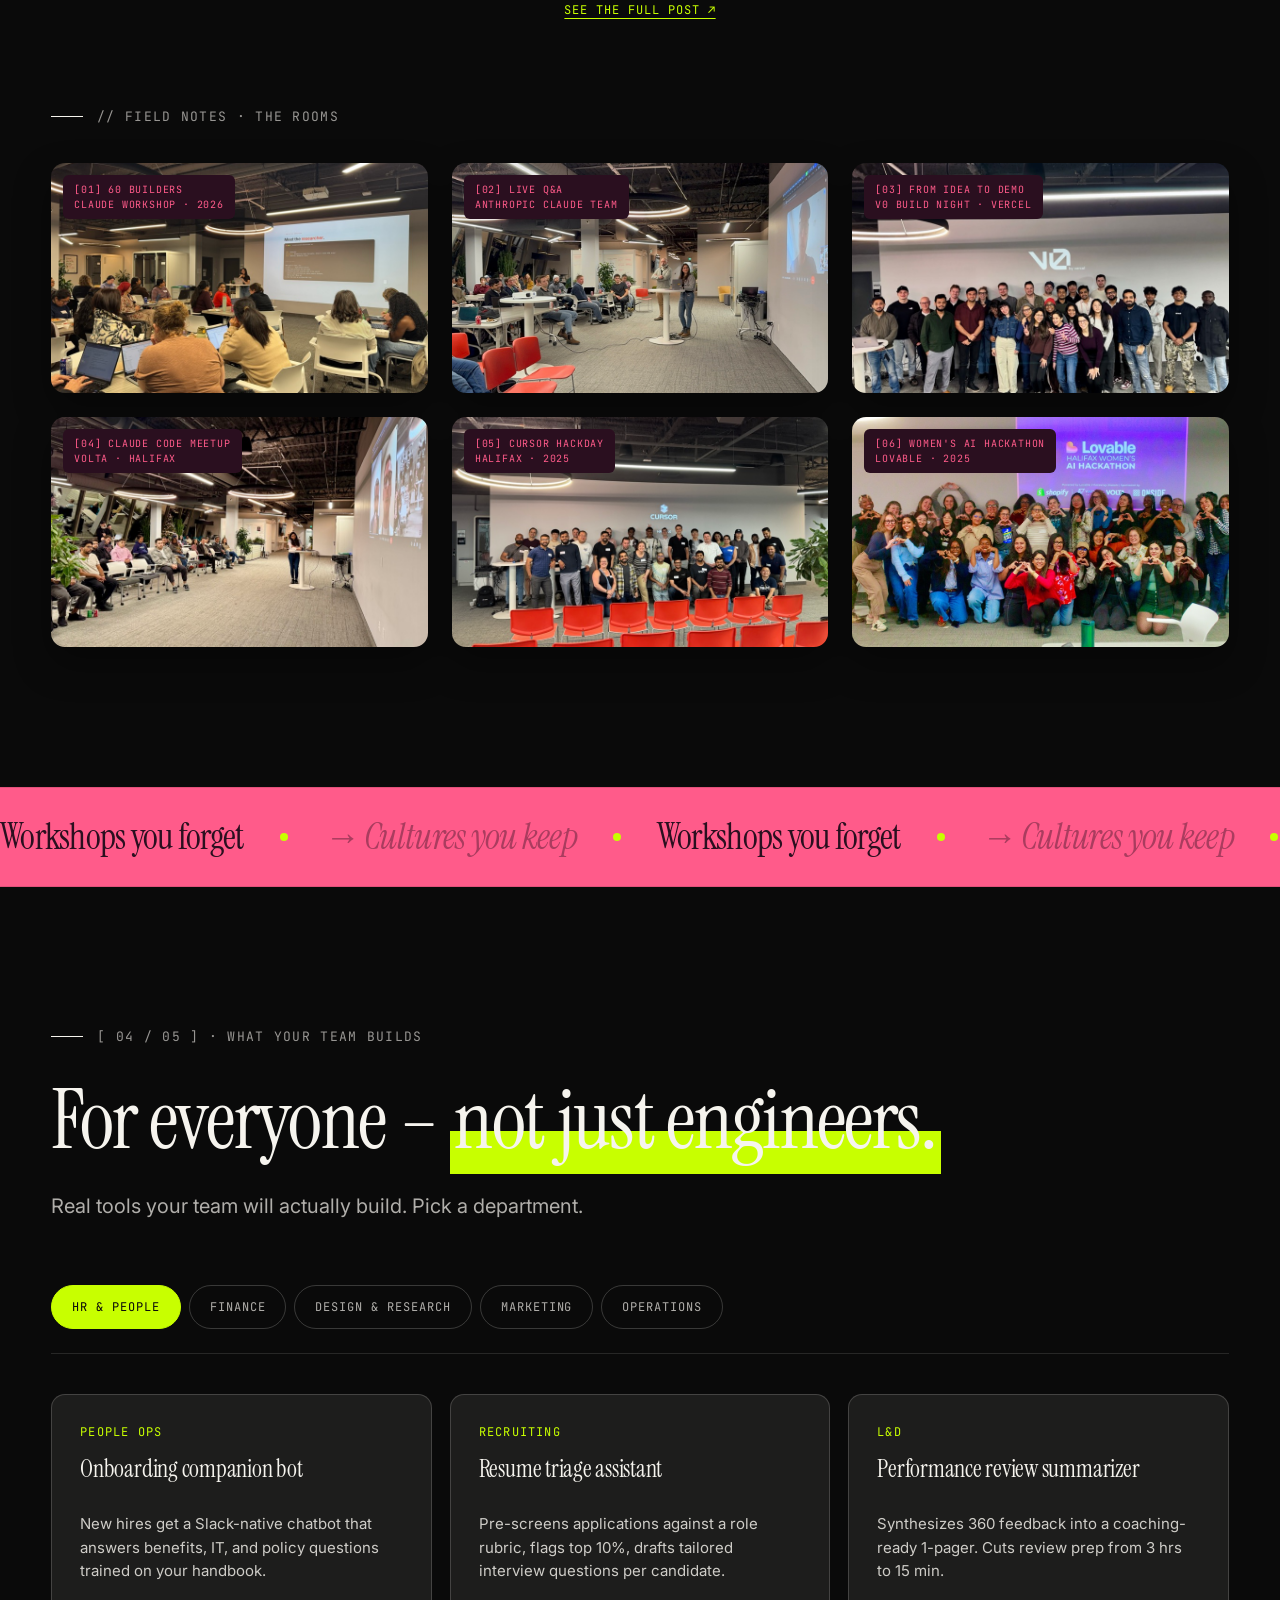
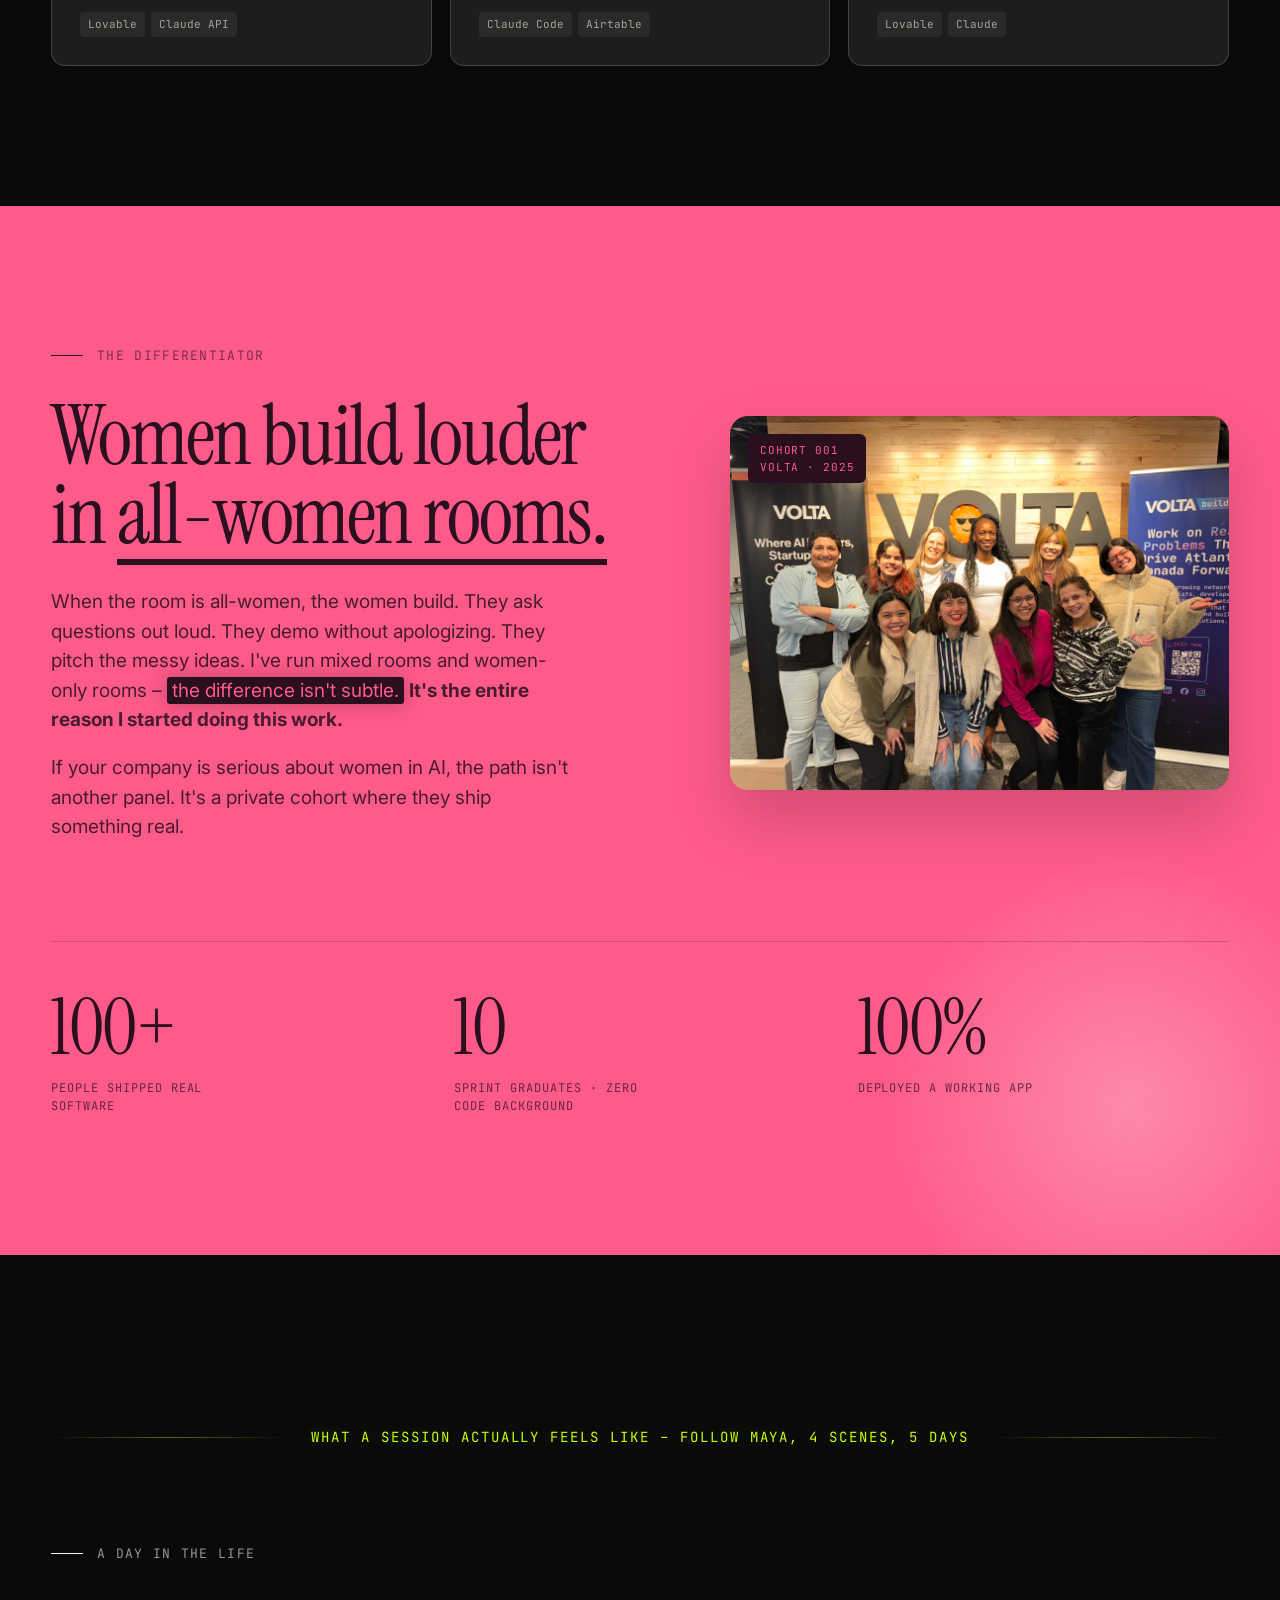
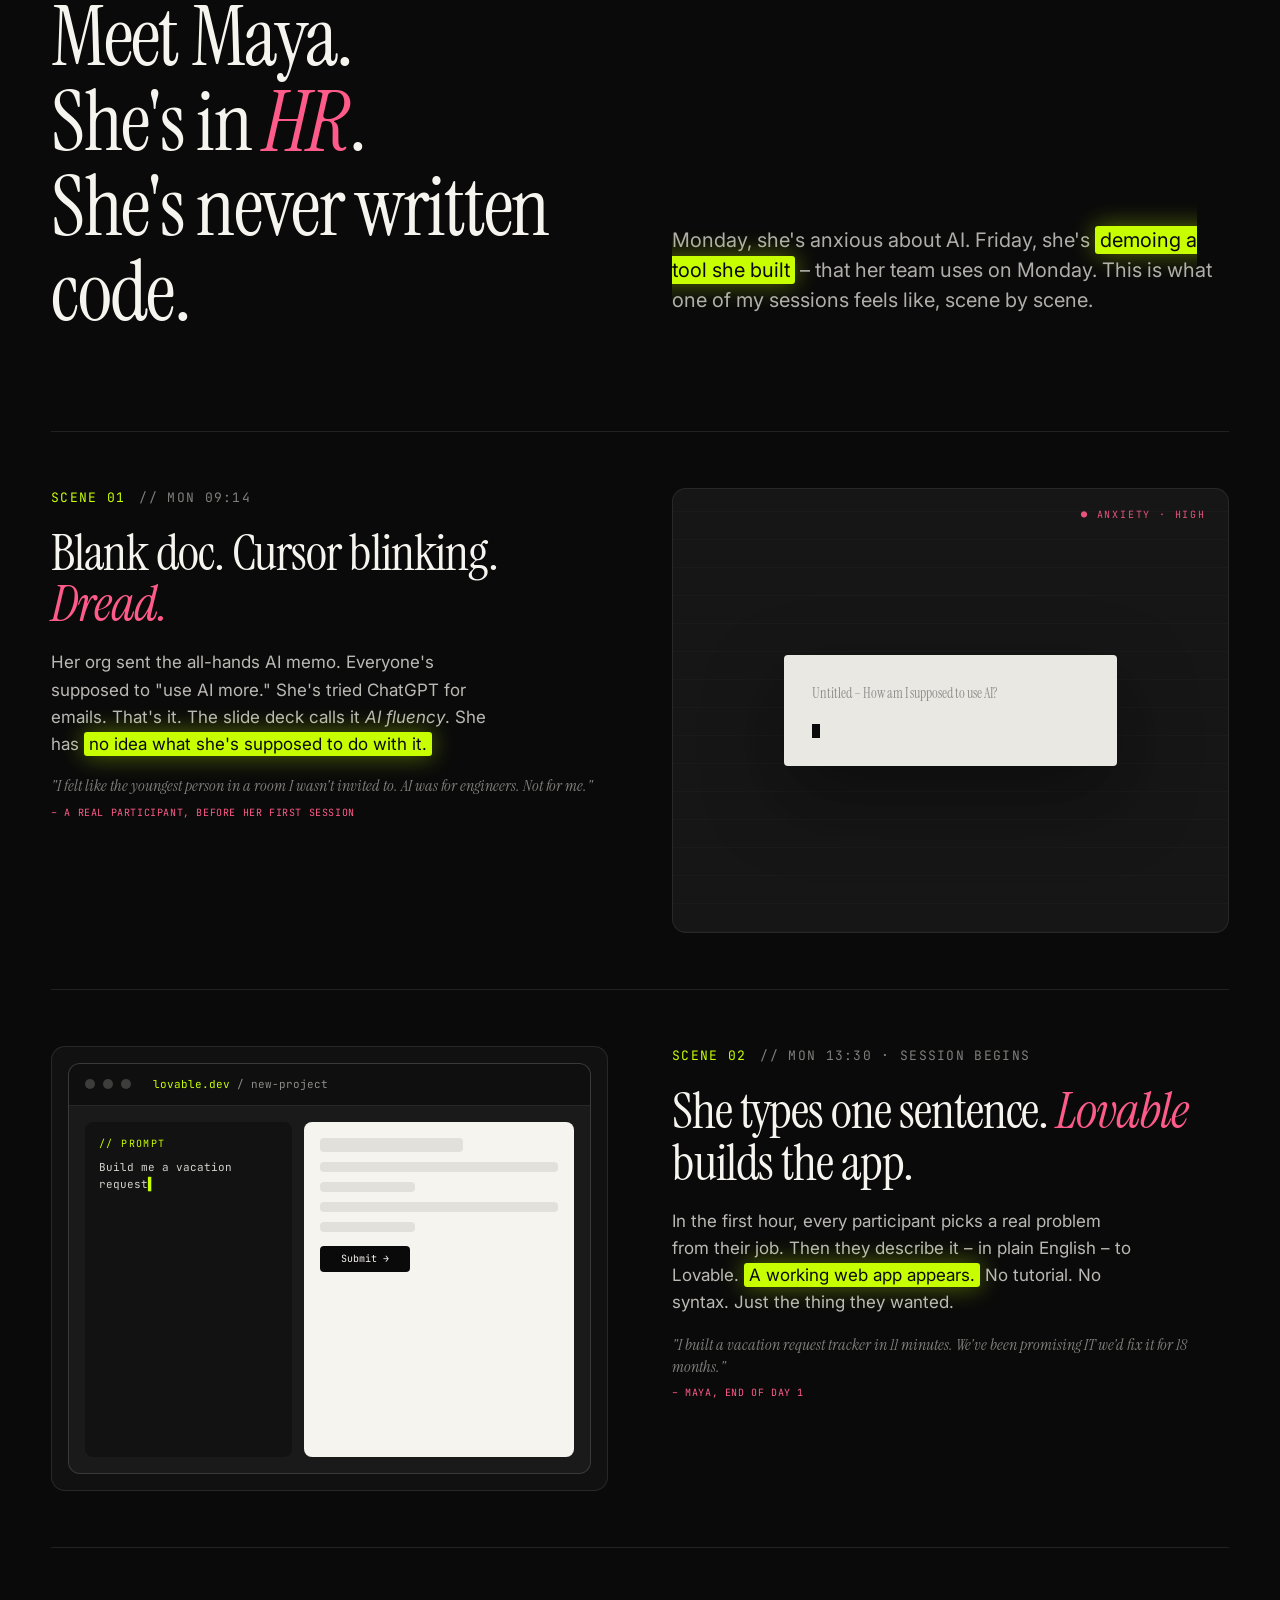
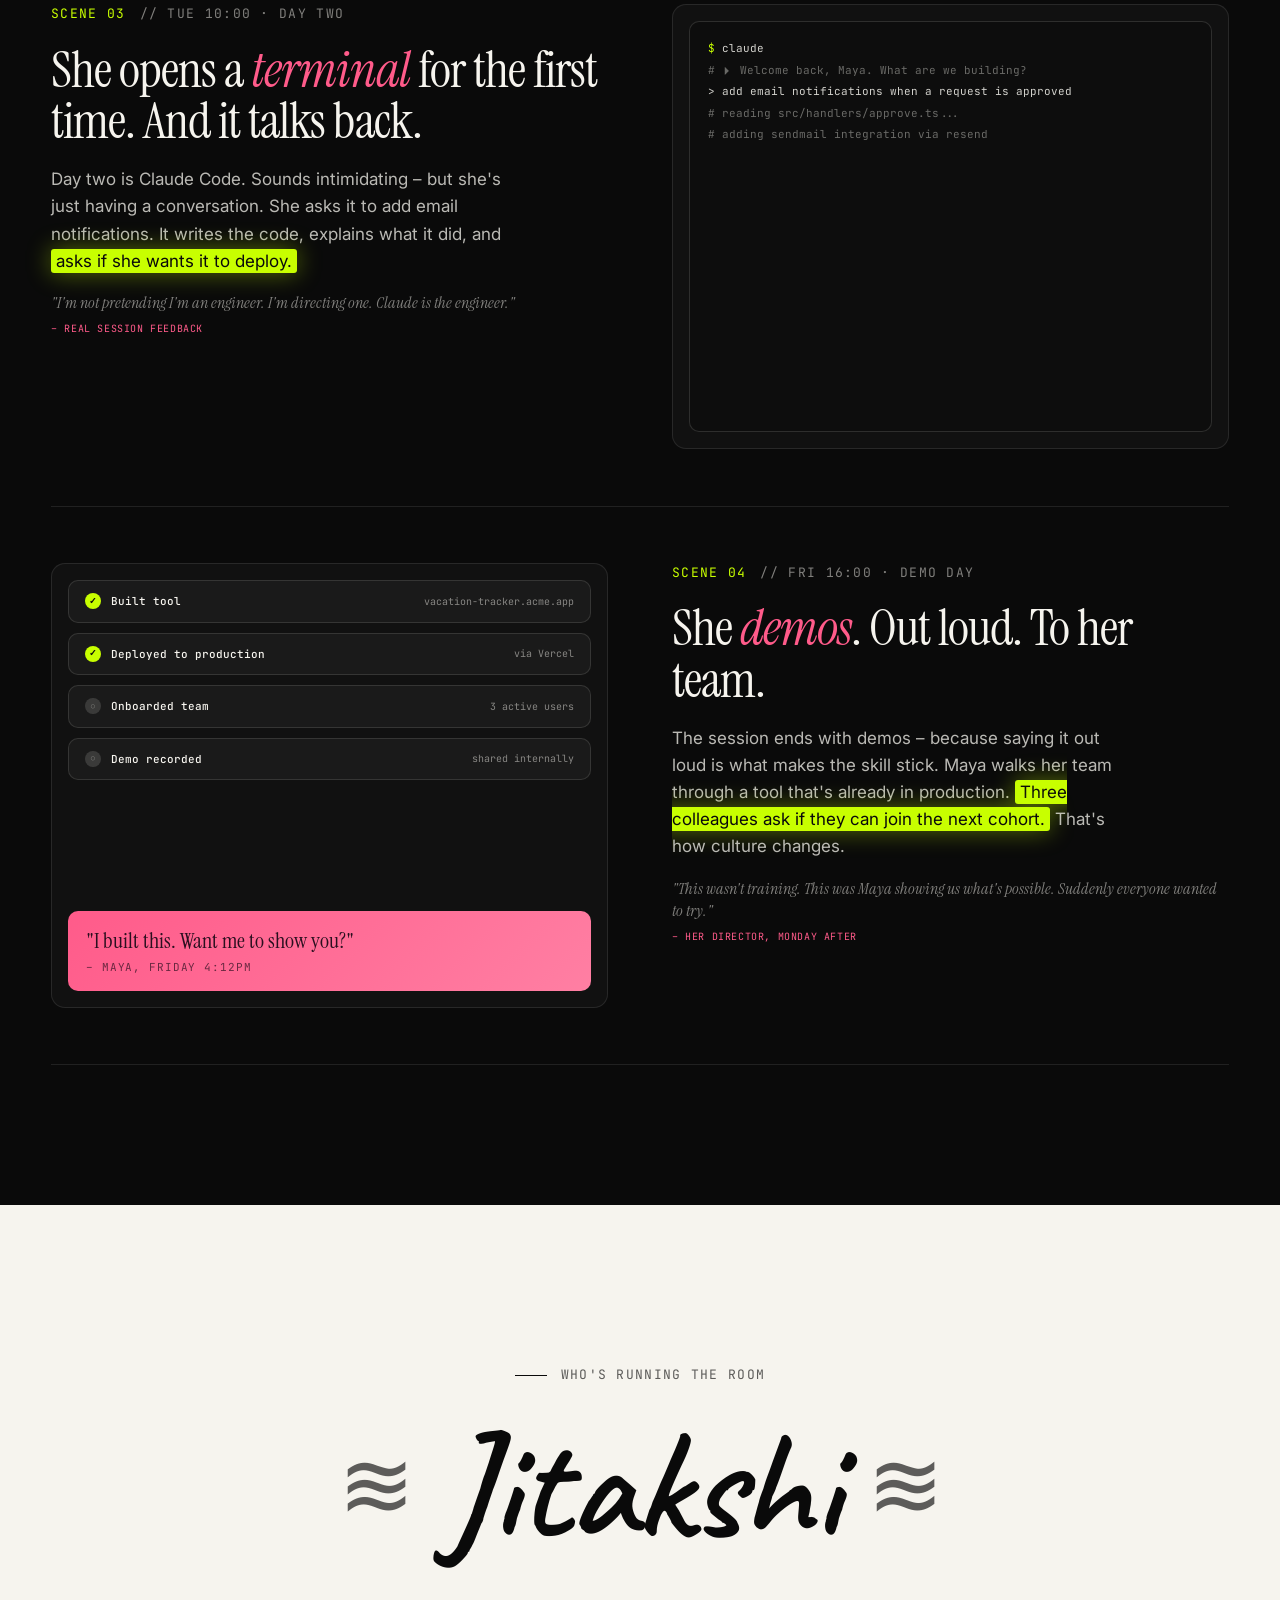
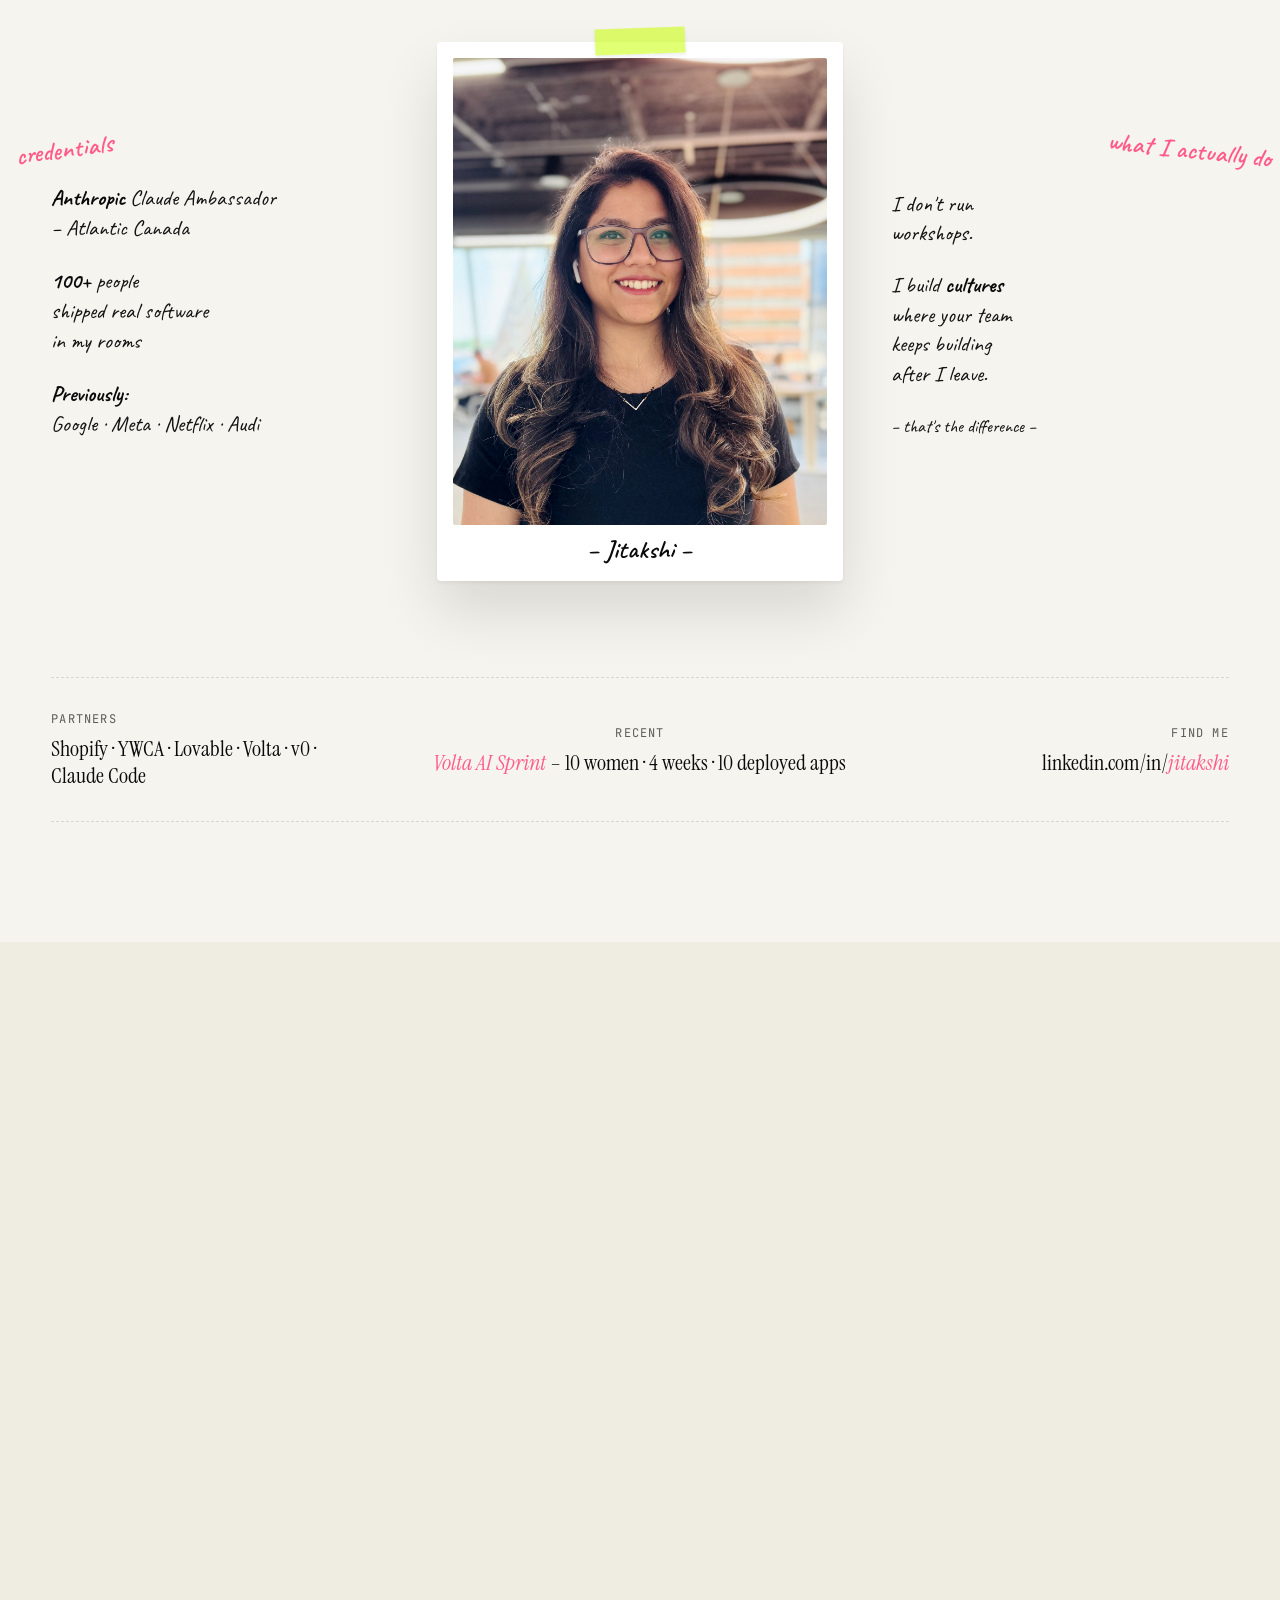
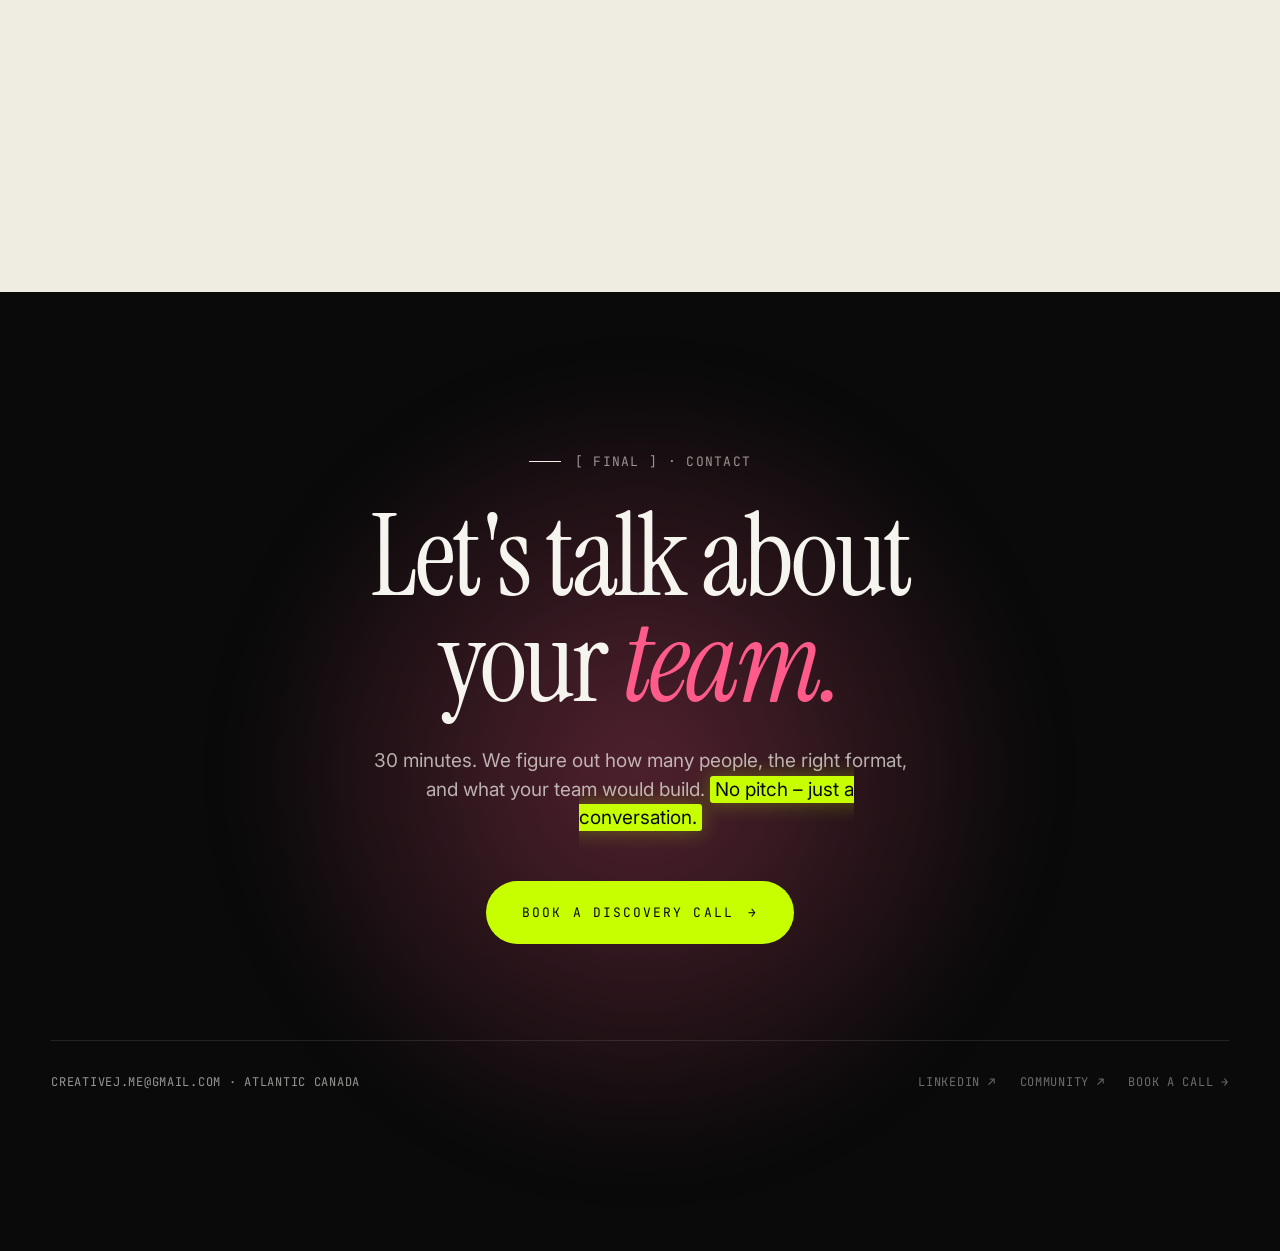
==== commit 03625a03: "Highlight tier duration as a chip; use concrete durations (2 hours / 6 hours / 4 weeks)" ====
--- a/index.html
+++ b/index.html
@@ -85,8 +85,8 @@
   .tier-people { font-family: var(--f-display); font-size: clamp(40px, 4vw, 52px); line-height: 1; letter-spacing: -0.02em; font-weight: 400; margin: 4px 0 0; }
   .tier-people .ppl { font-size: 0.42em; color: var(--dim); letter-spacing: 0.04em; display: block; margin-top: 8px; font-family: var(--f-mono); text-transform: uppercase; }
   .tier-card.featured .tier-people .ppl { color: rgba(246,244,238,0.6); }
-  .tier-format { font-family: var(--f-mono); font-size: 12px; letter-spacing: 0.06em; text-transform: uppercase; color: var(--dim); margin-top: 4px; }
-  .tier-card.featured .tier-format { color: rgba(246,244,238,0.55); }
+  .tier-format { display: inline-block; font-family: var(--f-mono); font-size: 12px; letter-spacing: 0.08em; text-transform: uppercase; color: var(--ink); background: rgba(10,10,10,0.06); padding: 6px 12px; border-radius: 100px; margin-top: 10px; font-weight: 600; }
+  .tier-card.featured .tier-format { color: var(--paper); background: rgba(246,244,238,0.16); }
 
   /* ---- v2-only: mobile ---- */
   @media (max-width: 980px) {
@@ -221,7 +221,7 @@
         <div class="tier-tag">KICKOFF</div>
         <h3 class="tier-people">Up to 40<span class="ppl">people</span></h3>
         <div class="tier-price"><span>$2,500</span> <span class="from">CAD</span></div>
-        <div class="tier-format">Half-day · 2 hours</div>
+        <div class="tier-format">2 hours</div>
         <p class="tier-best">Best for: introducing AI to a whole department or team offsite – everyone builds their first thing.</p>
         <div class="tier-list-label">What your team walks away with</div>
         <ul class="tier-list">
@@ -237,7 +237,7 @@
         <div class="tier-tag">INTENSIVE</div>
         <h3 class="tier-people">Up to 25<span class="ppl">people</span></h3>
         <div class="tier-price"><span>$4,500</span> <span class="from">CAD</span></div>
-        <div class="tier-format">Full day</div>
+        <div class="tier-format">6 hours</div>
         <p class="tier-best">Best for: upskilling a core team so they stop waiting on the dev queue and start building for themselves.</p>
         <div class="tier-list-label">What your team walks away with</div>
         <ul class="tier-list">
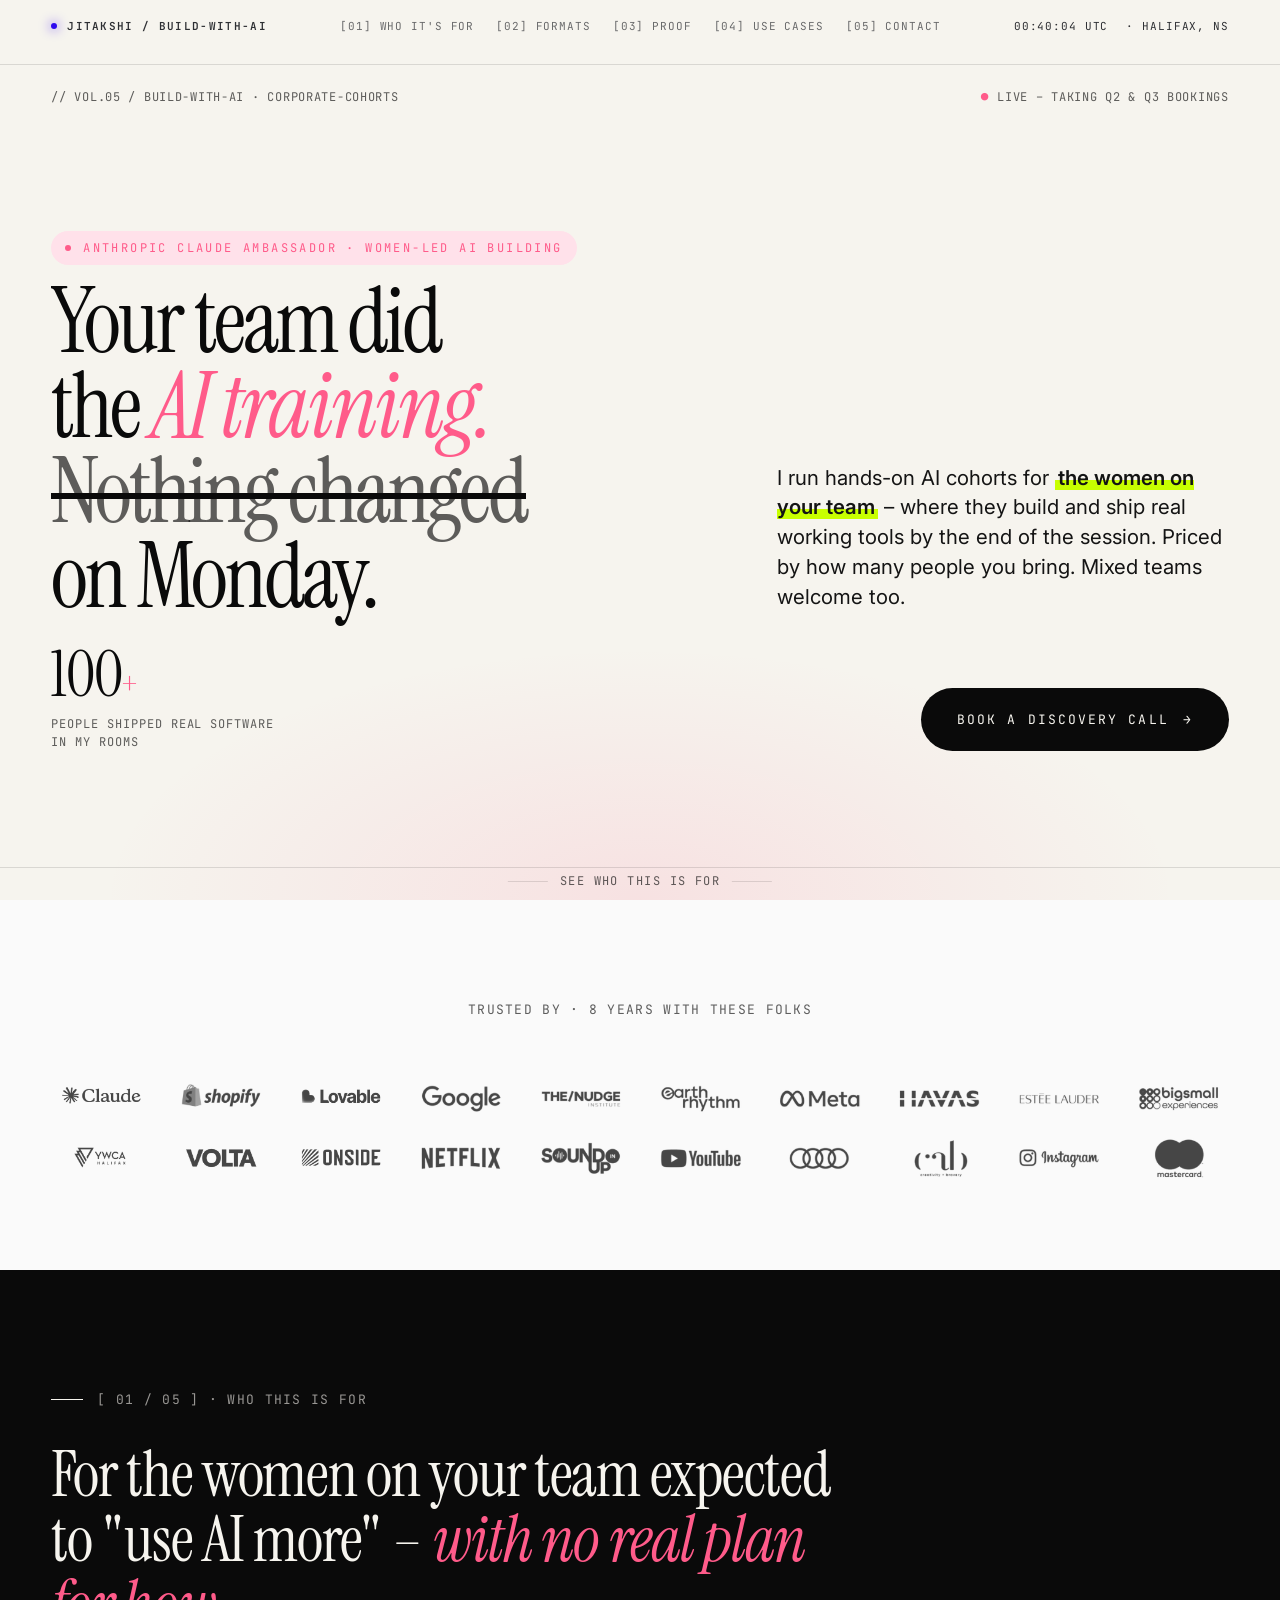
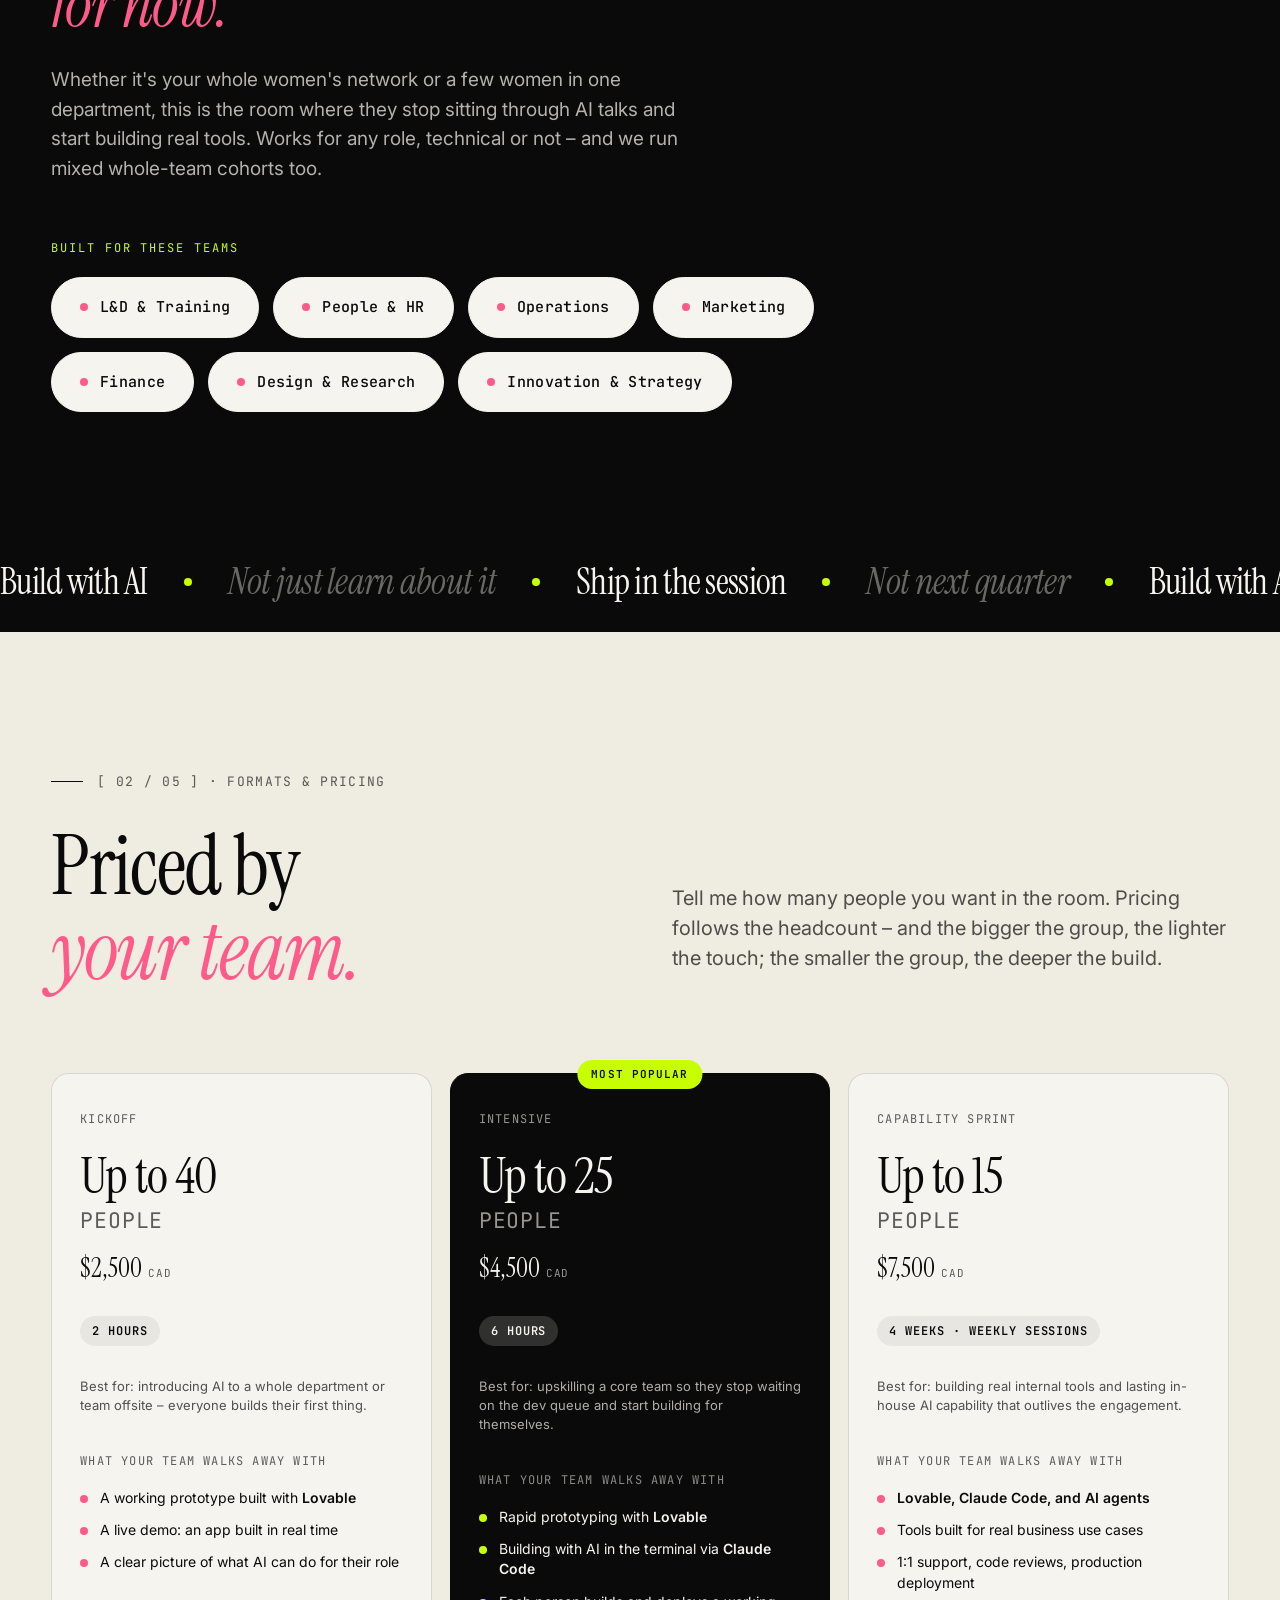
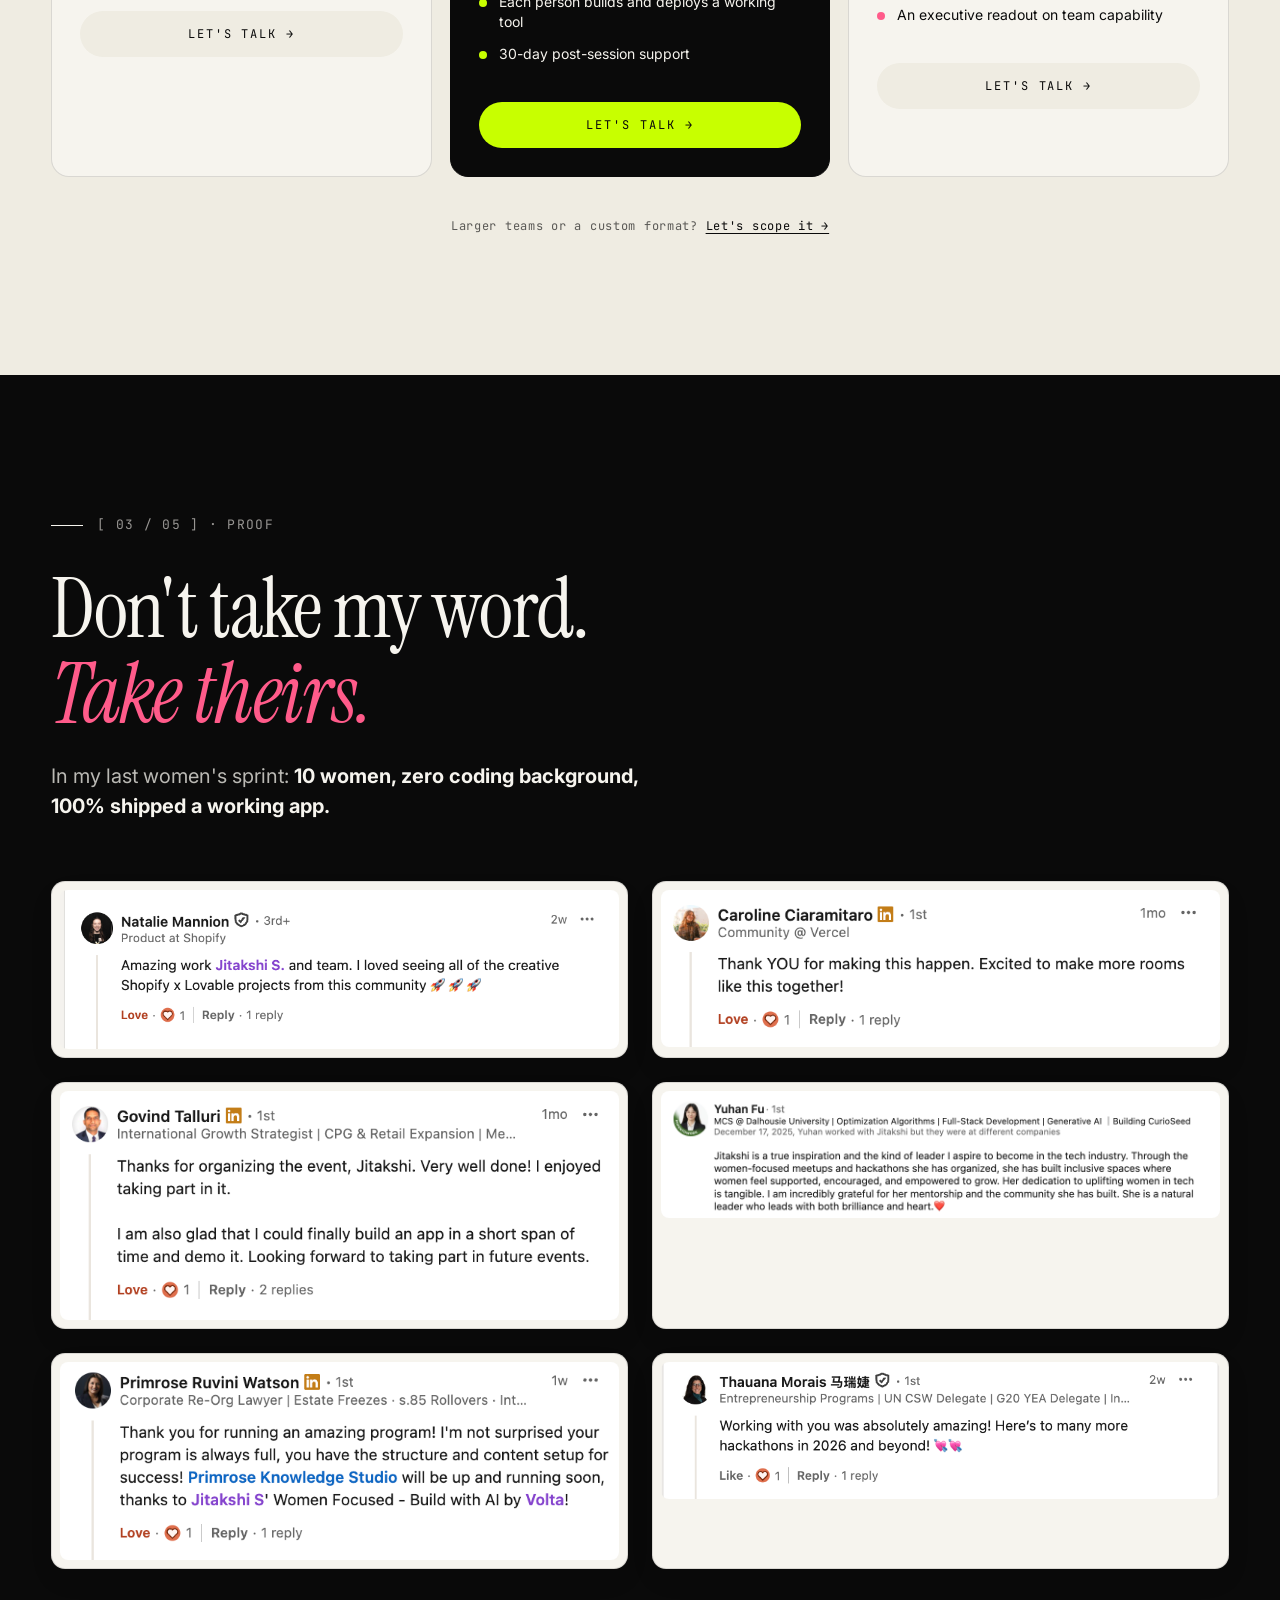
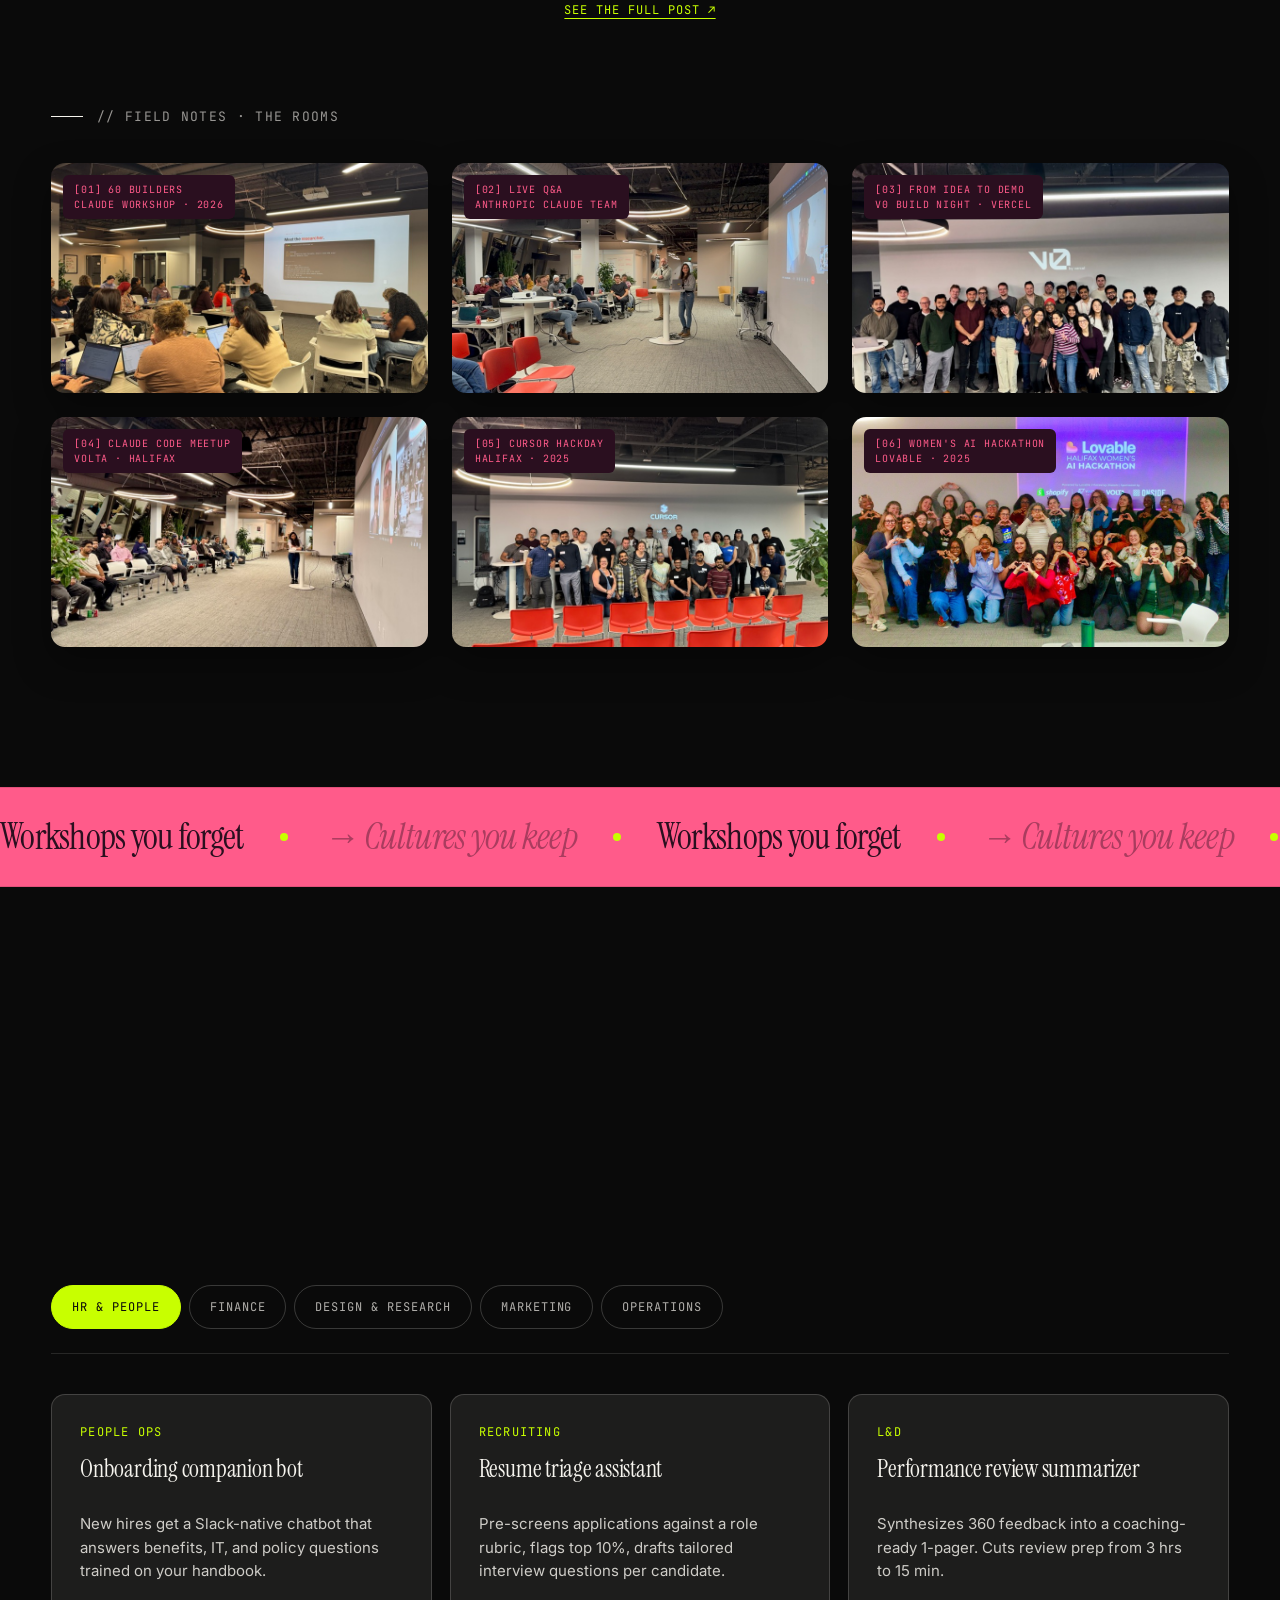
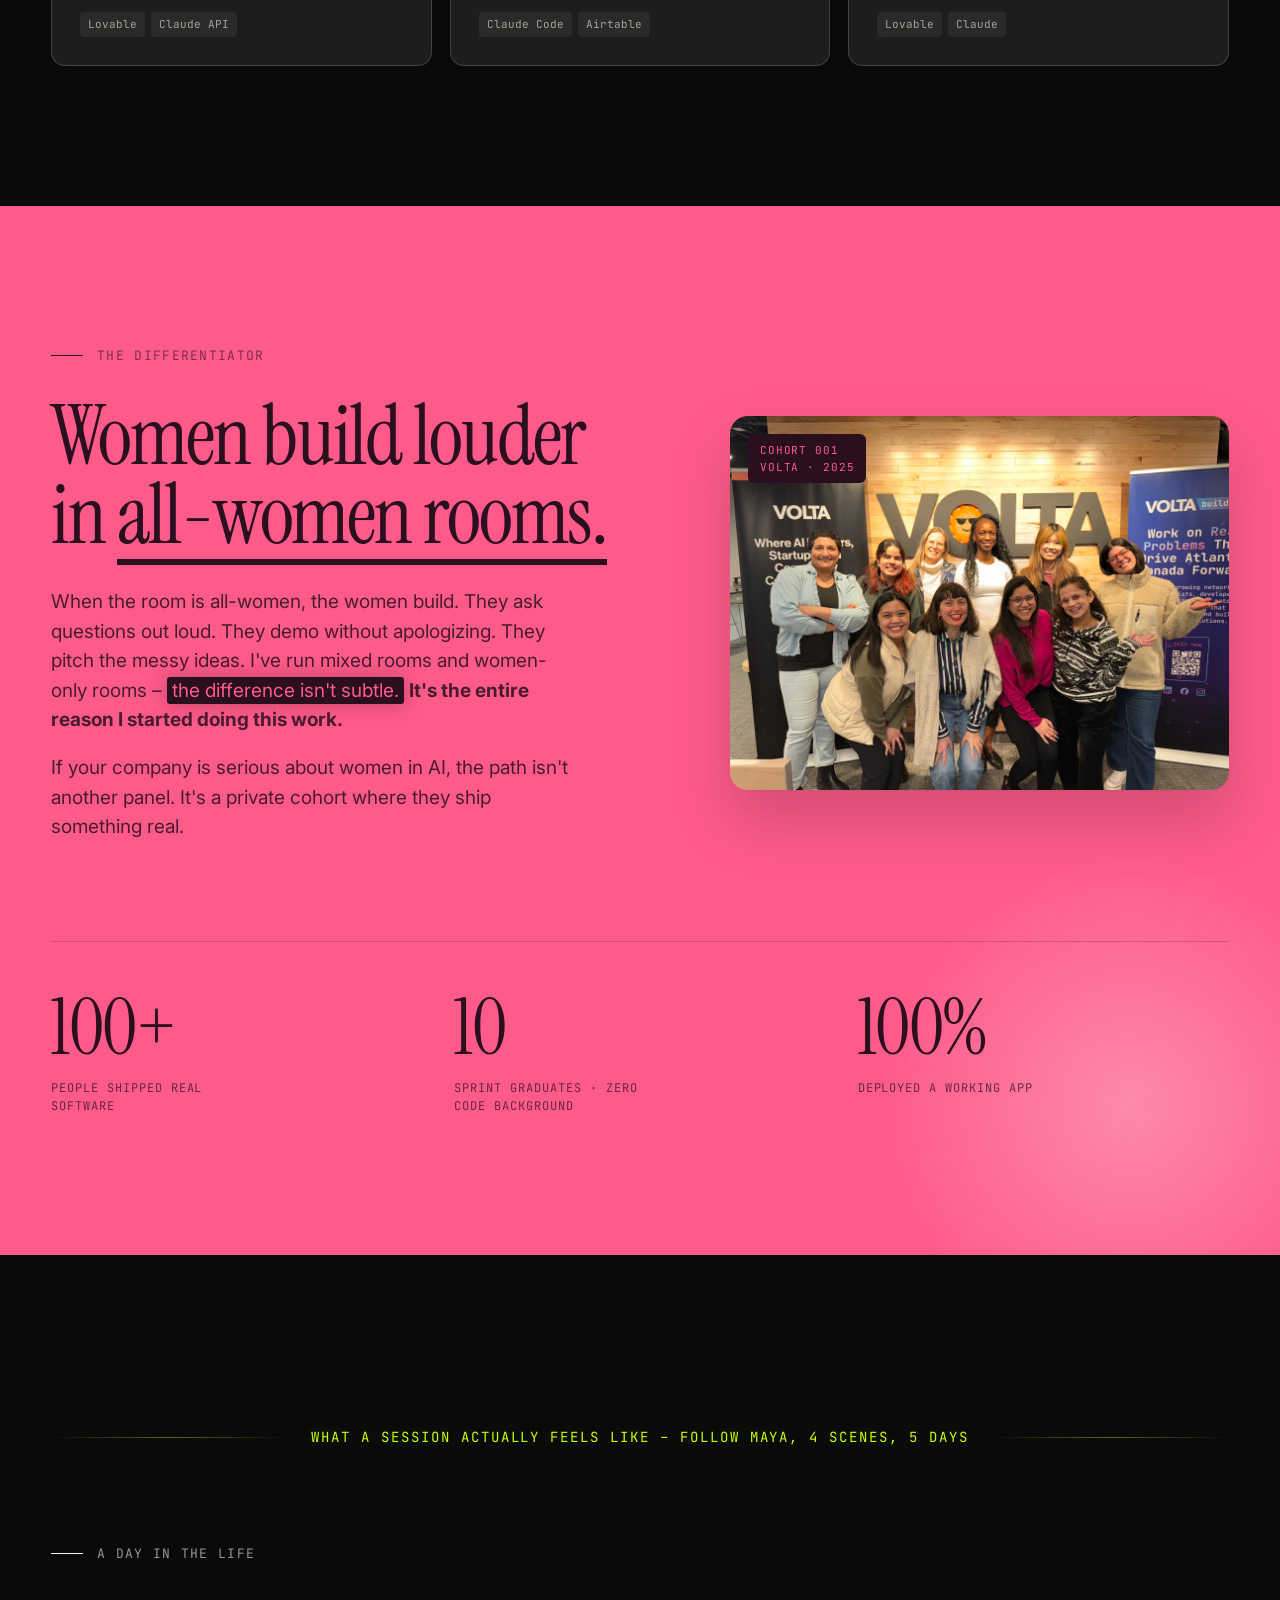
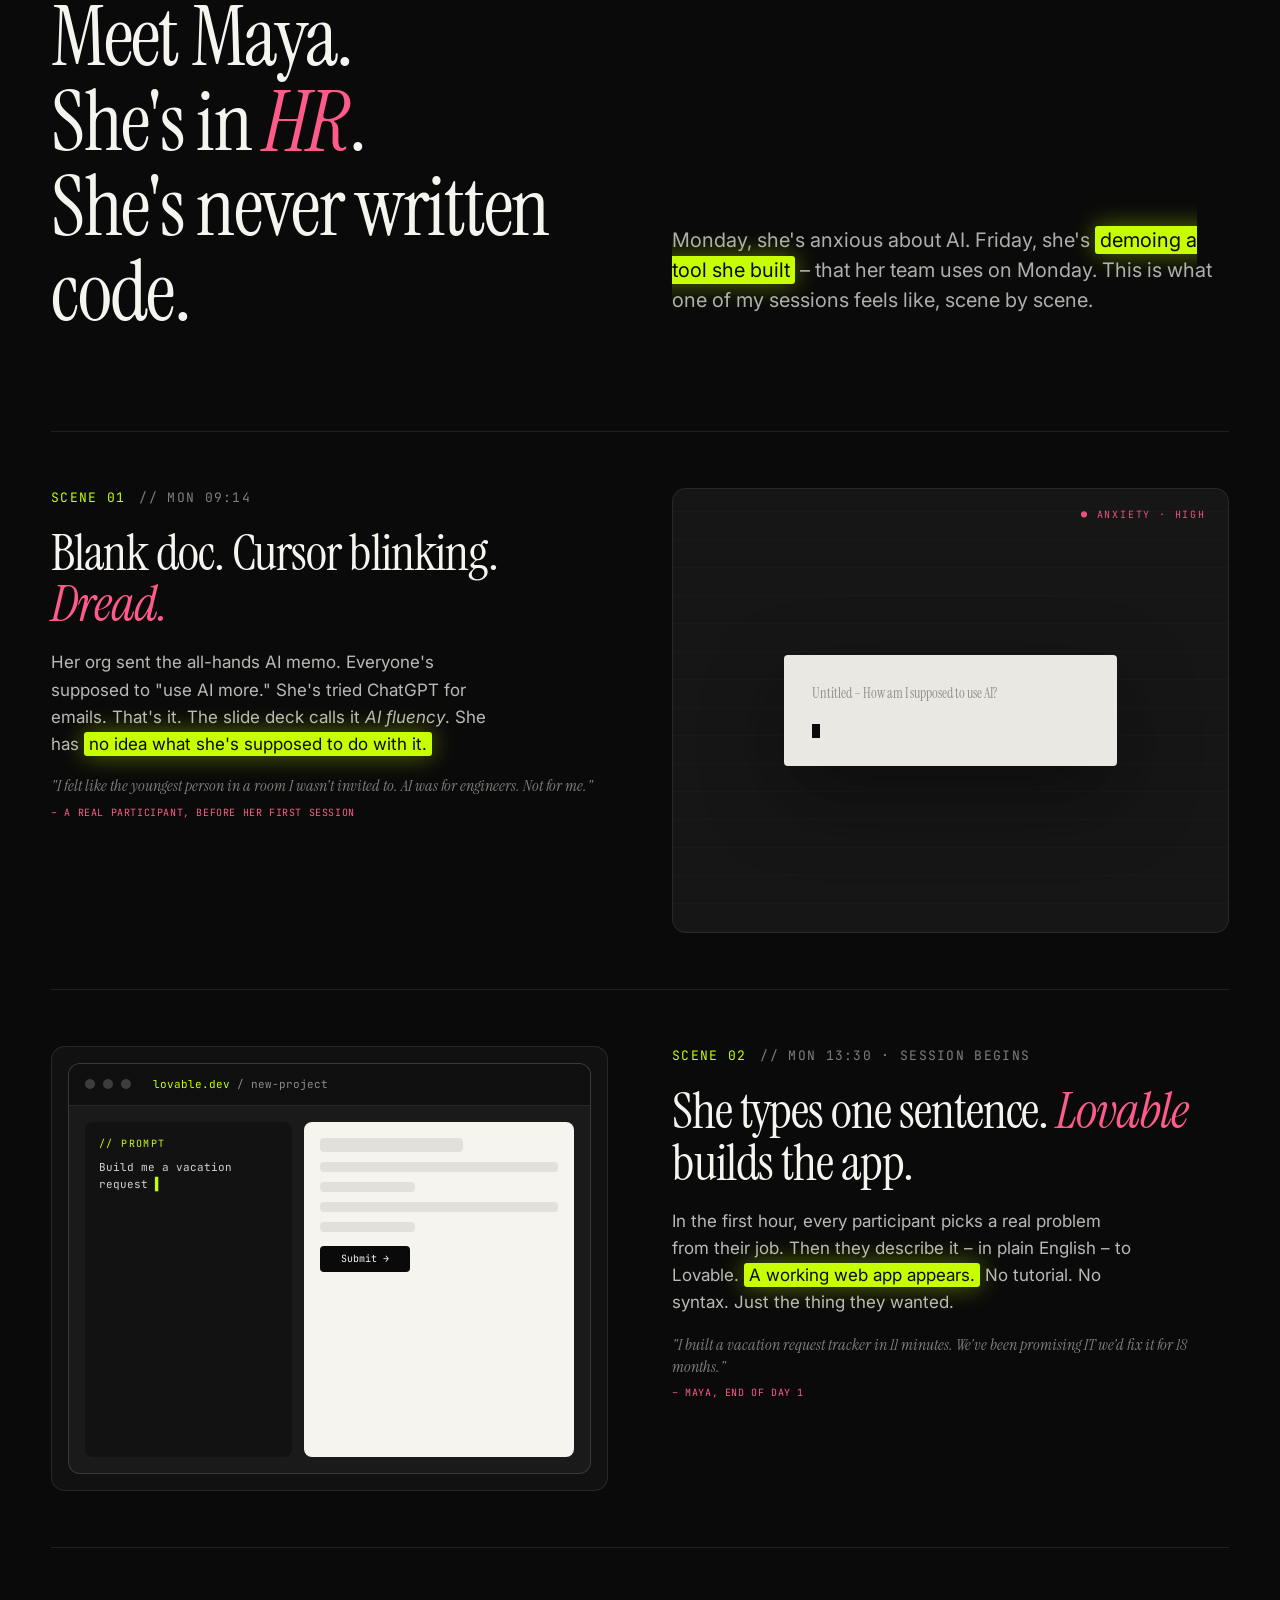
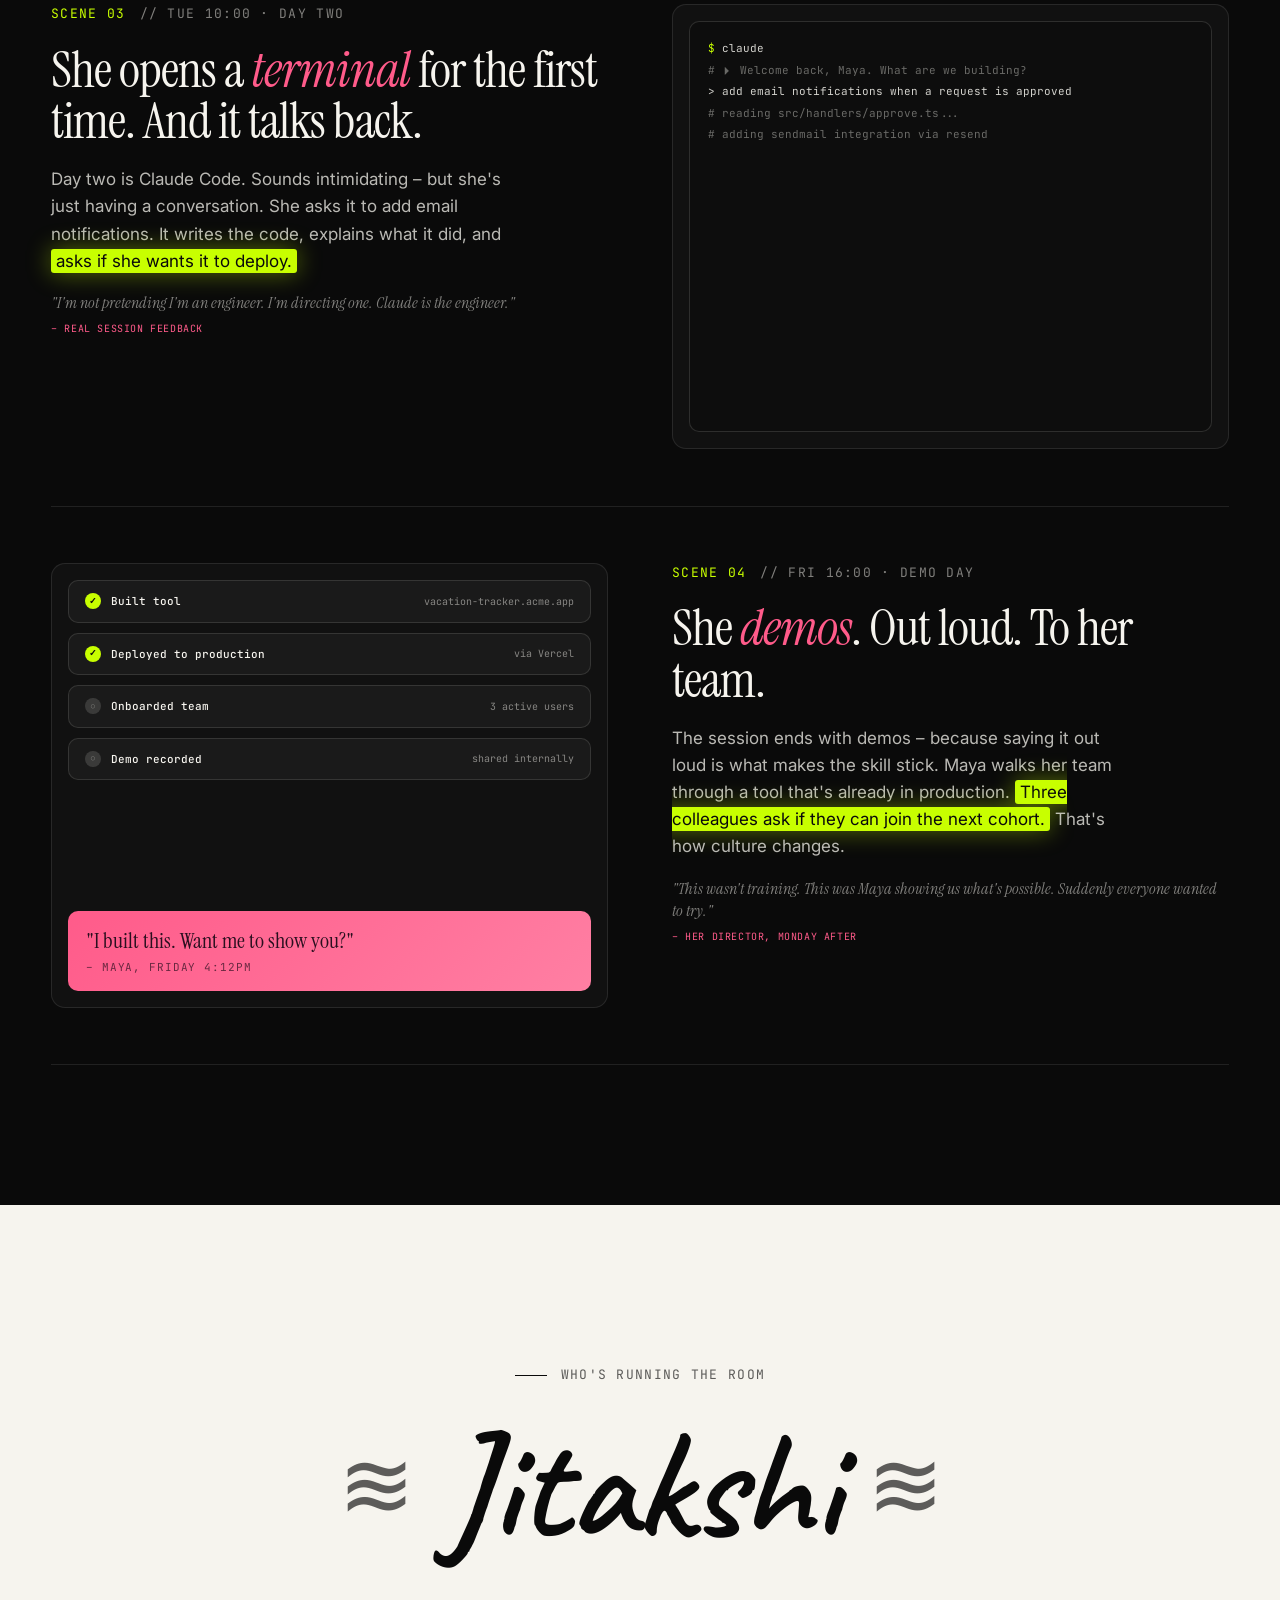
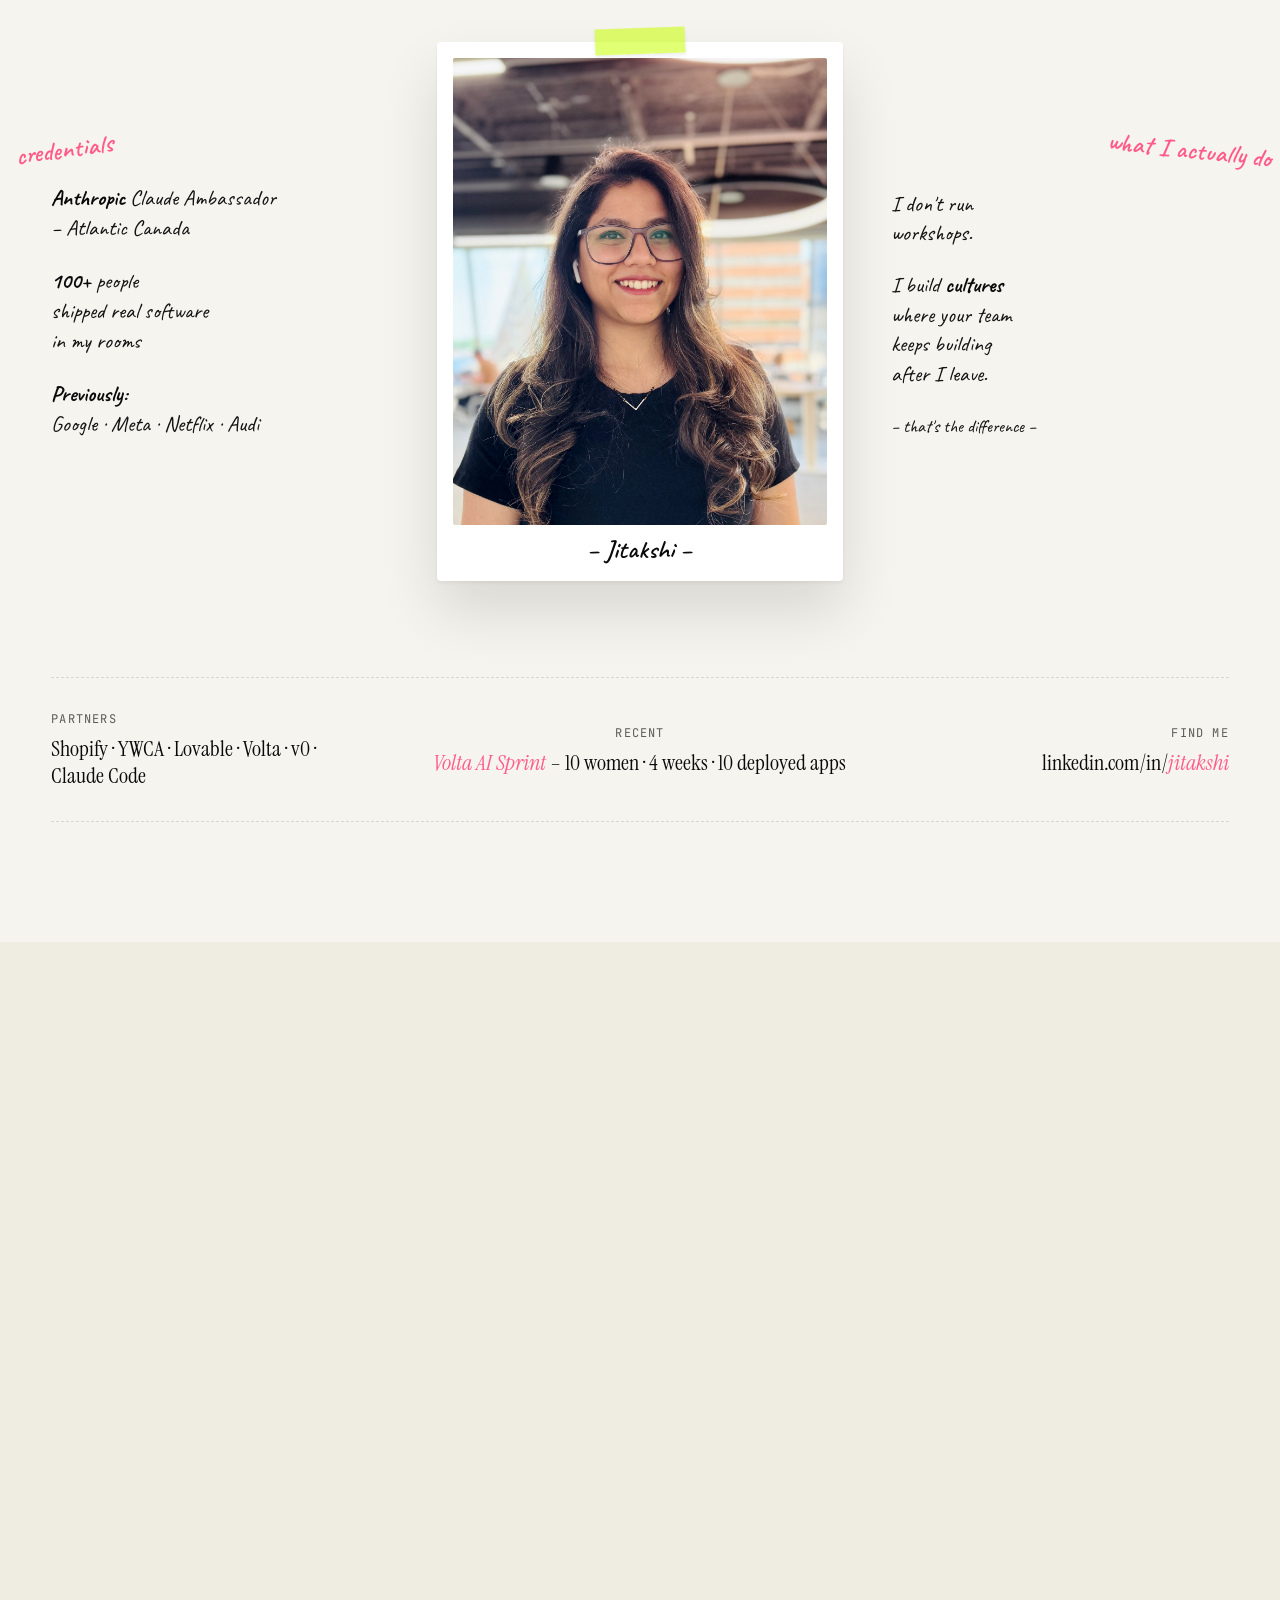
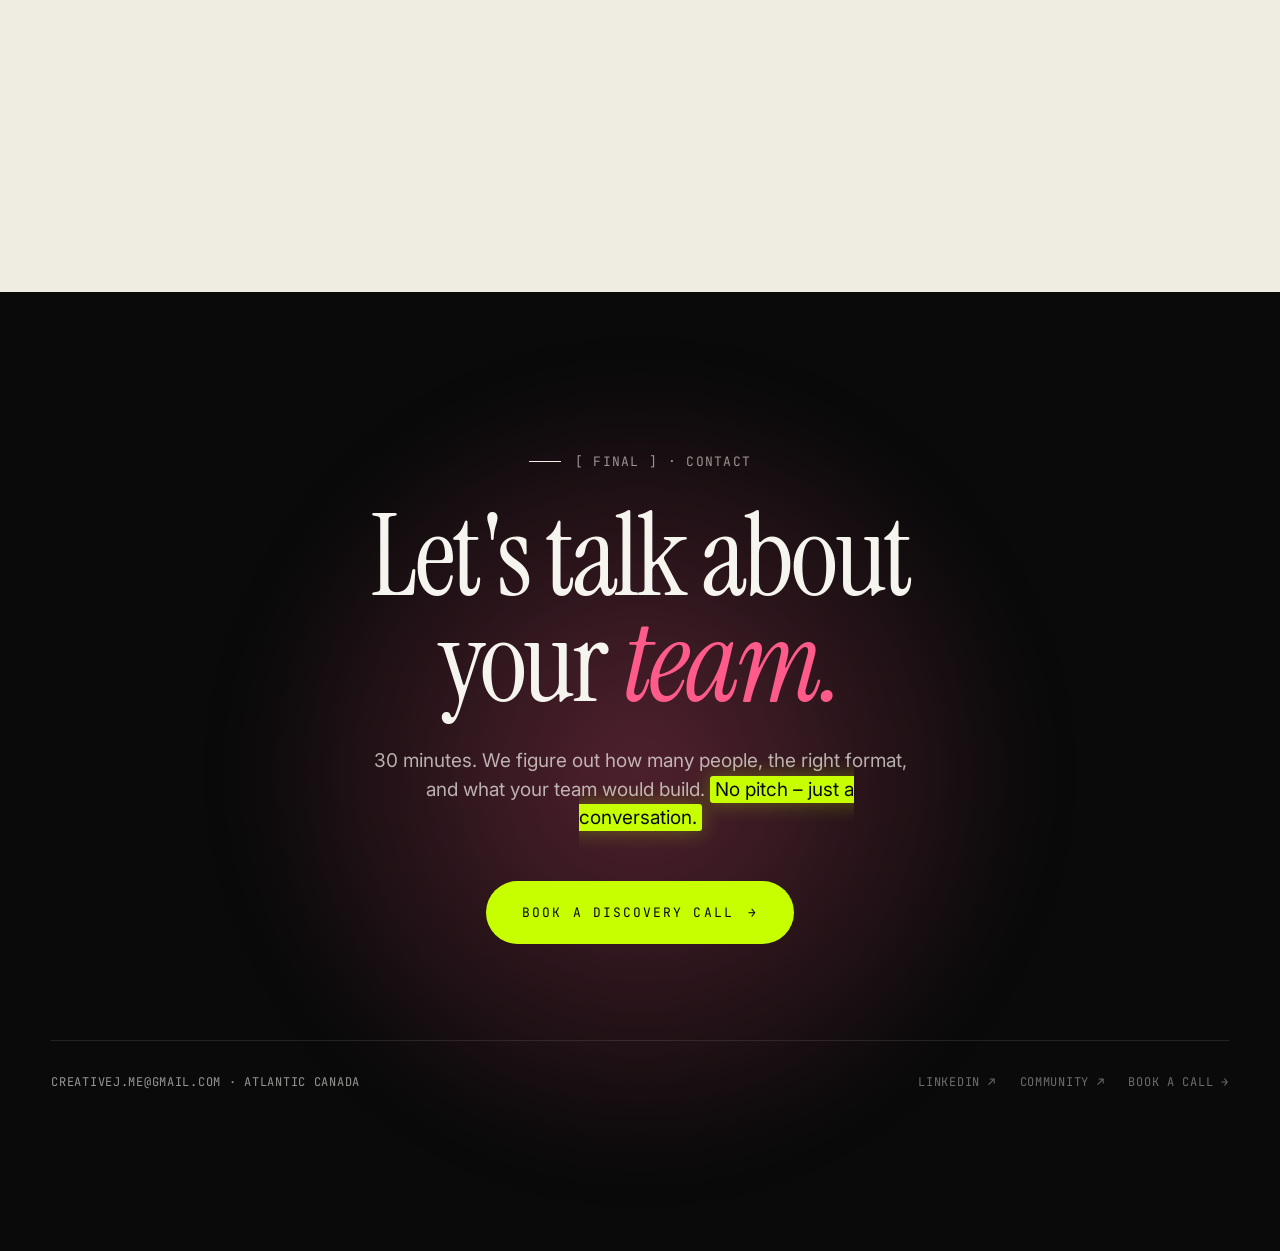
==== commit 348edfaa: "Make duration chips hug their text (align-self flex-start, fit-content) instead of stretching full w" ====
--- a/index.html
+++ b/index.html
@@ -85,7 +85,7 @@
   .tier-people { font-family: var(--f-display); font-size: clamp(40px, 4vw, 52px); line-height: 1; letter-spacing: -0.02em; font-weight: 400; margin: 4px 0 0; }
   .tier-people .ppl { font-size: 0.42em; color: var(--dim); letter-spacing: 0.04em; display: block; margin-top: 8px; font-family: var(--f-mono); text-transform: uppercase; }
   .tier-card.featured .tier-people .ppl { color: rgba(246,244,238,0.6); }
-  .tier-format { display: inline-block; font-family: var(--f-mono); font-size: 12px; letter-spacing: 0.08em; text-transform: uppercase; color: var(--ink); background: rgba(10,10,10,0.06); padding: 6px 12px; border-radius: 100px; margin-top: 10px; font-weight: 600; }
+  .tier-format { align-self: flex-start; width: fit-content; font-family: var(--f-mono); font-size: 12px; letter-spacing: 0.08em; text-transform: uppercase; color: var(--ink); background: rgba(10,10,10,0.06); padding: 6px 12px; border-radius: 100px; margin-top: 10px; font-weight: 600; }
   .tier-card.featured .tier-format { color: var(--paper); background: rgba(246,244,238,0.16); }
 
   /* ---- v2-only: mobile ---- */
